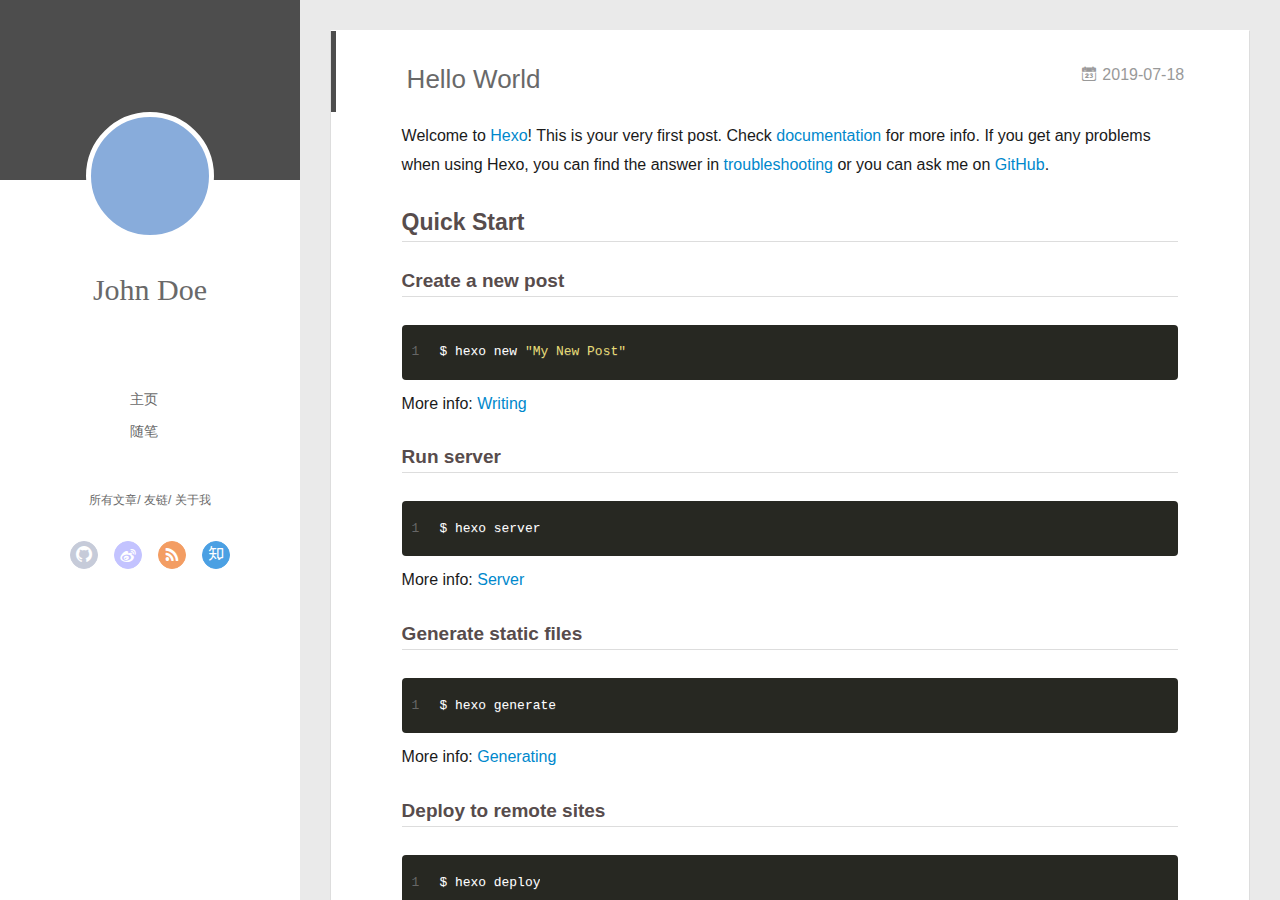
==== index.html @ ae26a207 "Site updated: 2019-07-18 11:35:58" ====
<!DOCTYPE html>
<html>
<head><meta name="generator" content="Hexo 3.9.0">
  <meta charset="utf-8">
  
  <meta name="renderer" content="webkit">
  <meta http-equiv="X-UA-Compatible" content="IE=edge">
  <link rel="dns-prefetch" href="http://yoursite.com">
  <title>Hexo</title>
  <meta name="viewport" content="width=device-width, initial-scale=1, maximum-scale=1">
  <meta property="og:type" content="website">
<meta property="og:title" content="Hexo">
<meta property="og:url" content="http://yoursite.com/index.html">
<meta property="og:site_name" content="Hexo">
<meta property="og:locale" content="default">
<meta name="twitter:card" content="summary">
<meta name="twitter:title" content="Hexo">
  
    <link rel="alternative" href="/atom.xml" title="Hexo" type="application/atom+xml">
  
  
    <link rel="icon" href="/favicon.png">
  
  <link rel="stylesheet" type="text/css" href="/./main.0cf68a.css">
  <style type="text/css">
  
    #container.show {
      background: linear-gradient(200deg,#a0cfe4,#e8c37e);
    }
  </style>
  

  

</head>
</html>
<body>
  <div id="container" q-class="show:isCtnShow">
    <canvas id="anm-canvas" class="anm-canvas"></canvas>
    <div class="left-col" q-class="show:isShow">
      
<div class="overlay" style="background: #4d4d4d"></div>
<div class="intrude-less">
	<header id="header" class="inner">
		<a href="/" class="profilepic">
			<img src="" class="js-avatar">
		</a>
		<hgroup>
		  <h1 class="header-author"><a href="/">John Doe</a></h1>
		</hgroup>
		

		<nav class="header-menu">
			<ul>
			
				<li><a href="/">主页</a></li>
	        
				<li><a href="/tags/随笔/">随笔</a></li>
	        
			</ul>
		</nav>
		<nav class="header-smart-menu">
    		
    			
    			<a q-on="click: openSlider(e, 'innerArchive')" href="javascript:void(0)">所有文章</a>
    			
            
    			
    			<a q-on="click: openSlider(e, 'friends')" href="javascript:void(0)">友链</a>
    			
            
    			
    			<a q-on="click: openSlider(e, 'aboutme')" href="javascript:void(0)">关于我</a>
    			
            
		</nav>
		<nav class="header-nav">
			<div class="social">
				
					<a class="github" target="_blank" href="#" title="github"><i class="icon-github"></i></a>
		        
					<a class="weibo" target="_blank" href="#" title="weibo"><i class="icon-weibo"></i></a>
		        
					<a class="rss" target="_blank" href="#" title="rss"><i class="icon-rss"></i></a>
		        
					<a class="zhihu" target="_blank" href="#" title="zhihu"><i class="icon-zhihu"></i></a>
		        
			</div>
		</nav>
	</header>		
</div>

    </div>
    <div class="mid-col" q-class="show:isShow,hide:isShow|isFalse">
      
<nav id="mobile-nav">
  	<div class="overlay js-overlay" style="background: #4d4d4d"></div>
	<div class="btnctn js-mobile-btnctn">
  		<div class="slider-trigger list" q-on="click: openSlider(e)"><i class="icon icon-sort"></i></div>
	</div>
	<div class="intrude-less">
		<header id="header" class="inner">
			<div class="profilepic">
				<img src="" class="js-avatar">
			</div>
			<hgroup>
			  <h1 class="header-author js-header-author">John Doe</h1>
			</hgroup>
			
			
			
				
			
				
			
			
			
			<nav class="header-nav">
				<div class="social">
					
						<a class="github" target="_blank" href="#" title="github"><i class="icon-github"></i></a>
			        
						<a class="weibo" target="_blank" href="#" title="weibo"><i class="icon-weibo"></i></a>
			        
						<a class="rss" target="_blank" href="#" title="rss"><i class="icon-rss"></i></a>
			        
						<a class="zhihu" target="_blank" href="#" title="zhihu"><i class="icon-zhihu"></i></a>
			        
				</div>
			</nav>

			<nav class="header-menu js-header-menu">
				<ul style="width: 50%">
				
				
					<li style="width: 50%"><a href="/">主页</a></li>
		        
					<li style="width: 50%"><a href="/tags/随笔/">随笔</a></li>
		        
				</ul>
			</nav>
		</header>				
	</div>
	<div class="mobile-mask" style="display:none" q-show="isShow"></div>
</nav>

      <div id="wrapper" class="body-wrap">
        <div class="menu-l">
          <div class="canvas-wrap">
            <canvas data-colors="#eaeaea" data-sectionHeight="100" data-contentId="js-content" id="myCanvas1" class="anm-canvas"></canvas>
          </div>
          <div id="js-content" class="content-ll">
            
  
    <article id="post-hello-world" class="article article-type-post  article-index" itemscope itemprop="blogPost">
  <div class="article-inner">
    
      <header class="article-header">
        
  
    <h1 itemprop="name">
      <a class="article-title" href="/2019/07/18/hello-world/">Hello World</a>
    </h1>
  

        
        <a href="/2019/07/18/hello-world/" class="archive-article-date">
  	<time datetime="2019-07-18T01:50:51.083Z" itemprop="datePublished"><i class="icon-calendar icon"></i>2019-07-18</time>
</a>
        
      </header>
    
    <div class="article-entry" itemprop="articleBody">
      
        <p>Welcome to <a href="https://hexo.io/" target="_blank" rel="noopener">Hexo</a>! This is your very first post. Check <a href="https://hexo.io/docs/" target="_blank" rel="noopener">documentation</a> for more info. If you get any problems when using Hexo, you can find the answer in <a href="https://hexo.io/docs/troubleshooting.html" target="_blank" rel="noopener">troubleshooting</a> or you can ask me on <a href="https://github.com/hexojs/hexo/issues" target="_blank" rel="noopener">GitHub</a>.</p>
<h2 id="Quick-Start"><a href="#Quick-Start" class="headerlink" title="Quick Start"></a>Quick Start</h2><h3 id="Create-a-new-post"><a href="#Create-a-new-post" class="headerlink" title="Create a new post"></a>Create a new post</h3><figure class="highlight bash"><table><tr><td class="gutter"><pre><span class="line">1</span><br></pre></td><td class="code"><pre><span class="line">$ hexo new <span class="string">"My New Post"</span></span><br></pre></td></tr></table></figure>

<p>More info: <a href="https://hexo.io/docs/writing.html" target="_blank" rel="noopener">Writing</a></p>
<h3 id="Run-server"><a href="#Run-server" class="headerlink" title="Run server"></a>Run server</h3><figure class="highlight bash"><table><tr><td class="gutter"><pre><span class="line">1</span><br></pre></td><td class="code"><pre><span class="line">$ hexo server</span><br></pre></td></tr></table></figure>

<p>More info: <a href="https://hexo.io/docs/server.html" target="_blank" rel="noopener">Server</a></p>
<h3 id="Generate-static-files"><a href="#Generate-static-files" class="headerlink" title="Generate static files"></a>Generate static files</h3><figure class="highlight bash"><table><tr><td class="gutter"><pre><span class="line">1</span><br></pre></td><td class="code"><pre><span class="line">$ hexo generate</span><br></pre></td></tr></table></figure>

<p>More info: <a href="https://hexo.io/docs/generating.html" target="_blank" rel="noopener">Generating</a></p>
<h3 id="Deploy-to-remote-sites"><a href="#Deploy-to-remote-sites" class="headerlink" title="Deploy to remote sites"></a>Deploy to remote sites</h3><figure class="highlight bash"><table><tr><td class="gutter"><pre><span class="line">1</span><br></pre></td><td class="code"><pre><span class="line">$ hexo deploy</span><br></pre></td></tr></table></figure>

<p>More info: <a href="https://hexo.io/docs/deployment.html" target="_blank" rel="noopener">Deployment</a></p>

      

      
    </div>
    <div class="article-info article-info-index">
      
      
      

      
        <p class="article-more-link">
          <a class="article-more-a" href="/2019/07/18/hello-world/">展开全文 >></a>
        </p>
      

      
      <div class="clearfix"></div>
    </div>
  </div>
</article>

<aside class="wrap-side-operation">
    <div class="mod-side-operation">
        
        <div class="jump-container" id="js-jump-container" style="display:none;">
            <a href="javascript:void(0)" class="mod-side-operation__jump-to-top">
                <i class="icon-font icon-back"></i>
            </a>
            <div id="js-jump-plan-container" class="jump-plan-container" style="top: -11px;">
                <i class="icon-font icon-plane jump-plane"></i>
            </div>
        </div>
        
        
    </div>
</aside>




  
  


          </div>
        </div>
      </div>
      <footer id="footer">
  <div class="outer">
    <div id="footer-info">
    	<div class="footer-left">
    		&copy; 2019 John Doe
    	</div>
      	<div class="footer-right">
      		<a href="http://hexo.io/" target="_blank">Hexo</a>  Theme <a href="https://github.com/litten/hexo-theme-yilia" target="_blank">Yilia</a> by Litten
      	</div>
    </div>
  </div>
</footer>
    </div>
    <script>
	var yiliaConfig = {
		mathjax: false,
		isHome: true,
		isPost: false,
		isArchive: false,
		isTag: false,
		isCategory: false,
		open_in_new: false,
		toc_hide_index: true,
		root: "/",
		innerArchive: true,
		showTags: false
	}
</script>

<script>!function(t){function n(e){if(r[e])return r[e].exports;var i=r[e]={exports:{},id:e,loaded:!1};return t[e].call(i.exports,i,i.exports,n),i.loaded=!0,i.exports}var r={};n.m=t,n.c=r,n.p="./",n(0)}([function(t,n,r){r(195),t.exports=r(191)},function(t,n,r){var e=r(3),i=r(52),o=r(27),u=r(28),c=r(53),f="prototype",a=function(t,n,r){var s,l,h,v,p=t&a.F,d=t&a.G,y=t&a.S,g=t&a.P,b=t&a.B,m=d?e:y?e[n]||(e[n]={}):(e[n]||{})[f],x=d?i:i[n]||(i[n]={}),w=x[f]||(x[f]={});d&&(r=n);for(s in r)l=!p&&m&&void 0!==m[s],h=(l?m:r)[s],v=b&&l?c(h,e):g&&"function"==typeof h?c(Function.call,h):h,m&&u(m,s,h,t&a.U),x[s]!=h&&o(x,s,v),g&&w[s]!=h&&(w[s]=h)};e.core=i,a.F=1,a.G=2,a.S=4,a.P=8,a.B=16,a.W=32,a.U=64,a.R=128,t.exports=a},function(t,n,r){var e=r(6);t.exports=function(t){if(!e(t))throw TypeError(t+" is not an object!");return t}},function(t,n){var r=t.exports="undefined"!=typeof window&&window.Math==Math?window:"undefined"!=typeof self&&self.Math==Math?self:Function("return this")();"number"==typeof __g&&(__g=r)},function(t,n){t.exports=function(t){try{return!!t()}catch(t){return!0}}},function(t,n){var r=t.exports="undefined"!=typeof window&&window.Math==Math?window:"undefined"!=typeof self&&self.Math==Math?self:Function("return this")();"number"==typeof __g&&(__g=r)},function(t,n){t.exports=function(t){return"object"==typeof t?null!==t:"function"==typeof t}},function(t,n,r){var e=r(126)("wks"),i=r(76),o=r(3).Symbol,u="function"==typeof o;(t.exports=function(t){return e[t]||(e[t]=u&&o[t]||(u?o:i)("Symbol."+t))}).store=e},function(t,n){var r={}.hasOwnProperty;t.exports=function(t,n){return r.call(t,n)}},function(t,n,r){var e=r(94),i=r(33);t.exports=function(t){return e(i(t))}},function(t,n,r){t.exports=!r(4)(function(){return 7!=Object.defineProperty({},"a",{get:function(){return 7}}).a})},function(t,n,r){var e=r(2),i=r(167),o=r(50),u=Object.defineProperty;n.f=r(10)?Object.defineProperty:function(t,n,r){if(e(t),n=o(n,!0),e(r),i)try{return u(t,n,r)}catch(t){}if("get"in r||"set"in r)throw TypeError("Accessors not supported!");return"value"in r&&(t[n]=r.value),t}},function(t,n,r){t.exports=!r(18)(function(){return 7!=Object.defineProperty({},"a",{get:function(){return 7}}).a})},function(t,n,r){var e=r(14),i=r(22);t.exports=r(12)?function(t,n,r){return e.f(t,n,i(1,r))}:function(t,n,r){return t[n]=r,t}},function(t,n,r){var e=r(20),i=r(58),o=r(42),u=Object.defineProperty;n.f=r(12)?Object.defineProperty:function(t,n,r){if(e(t),n=o(n,!0),e(r),i)try{return u(t,n,r)}catch(t){}if("get"in r||"set"in r)throw TypeError("Accessors not supported!");return"value"in r&&(t[n]=r.value),t}},function(t,n,r){var e=r(40)("wks"),i=r(23),o=r(5).Symbol,u="function"==typeof o;(t.exports=function(t){return e[t]||(e[t]=u&&o[t]||(u?o:i)("Symbol."+t))}).store=e},function(t,n,r){var e=r(67),i=Math.min;t.exports=function(t){return t>0?i(e(t),9007199254740991):0}},function(t,n,r){var e=r(46);t.exports=function(t){return Object(e(t))}},function(t,n){t.exports=function(t){try{return!!t()}catch(t){return!0}}},function(t,n,r){var e=r(63),i=r(34);t.exports=Object.keys||function(t){return e(t,i)}},function(t,n,r){var e=r(21);t.exports=function(t){if(!e(t))throw TypeError(t+" is not an object!");return t}},function(t,n){t.exports=function(t){return"object"==typeof t?null!==t:"function"==typeof t}},function(t,n){t.exports=function(t,n){return{enumerable:!(1&t),configurable:!(2&t),writable:!(4&t),value:n}}},function(t,n){var r=0,e=Math.random();t.exports=function(t){return"Symbol(".concat(void 0===t?"":t,")_",(++r+e).toString(36))}},function(t,n){var r={}.hasOwnProperty;t.exports=function(t,n){return r.call(t,n)}},function(t,n){var r=t.exports={version:"2.4.0"};"number"==typeof __e&&(__e=r)},function(t,n){t.exports=function(t){if("function"!=typeof t)throw TypeError(t+" is not a function!");return t}},function(t,n,r){var e=r(11),i=r(66);t.exports=r(10)?function(t,n,r){return e.f(t,n,i(1,r))}:function(t,n,r){return t[n]=r,t}},function(t,n,r){var e=r(3),i=r(27),o=r(24),u=r(76)("src"),c="toString",f=Function[c],a=(""+f).split(c);r(52).inspectSource=function(t){return f.call(t)},(t.exports=function(t,n,r,c){var f="function"==typeof r;f&&(o(r,"name")||i(r,"name",n)),t[n]!==r&&(f&&(o(r,u)||i(r,u,t[n]?""+t[n]:a.join(String(n)))),t===e?t[n]=r:c?t[n]?t[n]=r:i(t,n,r):(delete t[n],i(t,n,r)))})(Function.prototype,c,function(){return"function"==typeof this&&this[u]||f.call(this)})},function(t,n,r){var e=r(1),i=r(4),o=r(46),u=function(t,n,r,e){var i=String(o(t)),u="<"+n;return""!==r&&(u+=" "+r+'="'+String(e).replace(/"/g,"&quot;")+'"'),u+">"+i+"</"+n+">"};t.exports=function(t,n){var r={};r[t]=n(u),e(e.P+e.F*i(function(){var n=""[t]('"');return n!==n.toLowerCase()||n.split('"').length>3}),"String",r)}},function(t,n,r){var e=r(115),i=r(46);t.exports=function(t){return e(i(t))}},function(t,n,r){var e=r(116),i=r(66),o=r(30),u=r(50),c=r(24),f=r(167),a=Object.getOwnPropertyDescriptor;n.f=r(10)?a:function(t,n){if(t=o(t),n=u(n,!0),f)try{return a(t,n)}catch(t){}if(c(t,n))return i(!e.f.call(t,n),t[n])}},function(t,n,r){var e=r(24),i=r(17),o=r(145)("IE_PROTO"),u=Object.prototype;t.exports=Object.getPrototypeOf||function(t){return t=i(t),e(t,o)?t[o]:"function"==typeof t.constructor&&t instanceof t.constructor?t.constructor.prototype:t instanceof Object?u:null}},function(t,n){t.exports=function(t){if(void 0==t)throw TypeError("Can't call method on  "+t);return t}},function(t,n){t.exports="constructor,hasOwnProperty,isPrototypeOf,propertyIsEnumerable,toLocaleString,toString,valueOf".split(",")},function(t,n){t.exports={}},function(t,n){t.exports=!0},function(t,n){n.f={}.propertyIsEnumerable},function(t,n,r){var e=r(14).f,i=r(8),o=r(15)("toStringTag");t.exports=function(t,n,r){t&&!i(t=r?t:t.prototype,o)&&e(t,o,{configurable:!0,value:n})}},function(t,n,r){var e=r(40)("keys"),i=r(23);t.exports=function(t){return e[t]||(e[t]=i(t))}},function(t,n,r){var e=r(5),i="__core-js_shared__",o=e[i]||(e[i]={});t.exports=function(t){return o[t]||(o[t]={})}},function(t,n){var r=Math.ceil,e=Math.floor;t.exports=function(t){return isNaN(t=+t)?0:(t>0?e:r)(t)}},function(t,n,r){var e=r(21);t.exports=function(t,n){if(!e(t))return t;var r,i;if(n&&"function"==typeof(r=t.toString)&&!e(i=r.call(t)))return i;if("function"==typeof(r=t.valueOf)&&!e(i=r.call(t)))return i;if(!n&&"function"==typeof(r=t.toString)&&!e(i=r.call(t)))return i;throw TypeError("Can't convert object to primitive value")}},function(t,n,r){var e=r(5),i=r(25),o=r(36),u=r(44),c=r(14).f;t.exports=function(t){var n=i.Symbol||(i.Symbol=o?{}:e.Symbol||{});"_"==t.charAt(0)||t in n||c(n,t,{value:u.f(t)})}},function(t,n,r){n.f=r(15)},function(t,n){var r={}.toString;t.exports=function(t){return r.call(t).slice(8,-1)}},function(t,n){t.exports=function(t){if(void 0==t)throw TypeError("Can't call method on  "+t);return t}},function(t,n,r){var e=r(4);t.exports=function(t,n){return!!t&&e(function(){n?t.call(null,function(){},1):t.call(null)})}},function(t,n,r){var e=r(53),i=r(115),o=r(17),u=r(16),c=r(203);t.exports=function(t,n){var r=1==t,f=2==t,a=3==t,s=4==t,l=6==t,h=5==t||l,v=n||c;return function(n,c,p){for(var d,y,g=o(n),b=i(g),m=e(c,p,3),x=u(b.length),w=0,S=r?v(n,x):f?v(n,0):void 0;x>w;w++)if((h||w in b)&&(d=b[w],y=m(d,w,g),t))if(r)S[w]=y;else if(y)switch(t){case 3:return!0;case 5:return d;case 6:return w;case 2:S.push(d)}else if(s)return!1;return l?-1:a||s?s:S}}},function(t,n,r){var e=r(1),i=r(52),o=r(4);t.exports=function(t,n){var r=(i.Object||{})[t]||Object[t],u={};u[t]=n(r),e(e.S+e.F*o(function(){r(1)}),"Object",u)}},function(t,n,r){var e=r(6);t.exports=function(t,n){if(!e(t))return t;var r,i;if(n&&"function"==typeof(r=t.toString)&&!e(i=r.call(t)))return i;if("function"==typeof(r=t.valueOf)&&!e(i=r.call(t)))return i;if(!n&&"function"==typeof(r=t.toString)&&!e(i=r.call(t)))return i;throw TypeError("Can't convert object to primitive value")}},function(t,n,r){var e=r(5),i=r(25),o=r(91),u=r(13),c="prototype",f=function(t,n,r){var a,s,l,h=t&f.F,v=t&f.G,p=t&f.S,d=t&f.P,y=t&f.B,g=t&f.W,b=v?i:i[n]||(i[n]={}),m=b[c],x=v?e:p?e[n]:(e[n]||{})[c];v&&(r=n);for(a in r)(s=!h&&x&&void 0!==x[a])&&a in b||(l=s?x[a]:r[a],b[a]=v&&"function"!=typeof x[a]?r[a]:y&&s?o(l,e):g&&x[a]==l?function(t){var n=function(n,r,e){if(this instanceof t){switch(arguments.length){case 0:return new t;case 1:return new t(n);case 2:return new t(n,r)}return new t(n,r,e)}return t.apply(this,arguments)};return n[c]=t[c],n}(l):d&&"function"==typeof l?o(Function.call,l):l,d&&((b.virtual||(b.virtual={}))[a]=l,t&f.R&&m&&!m[a]&&u(m,a,l)))};f.F=1,f.G=2,f.S=4,f.P=8,f.B=16,f.W=32,f.U=64,f.R=128,t.exports=f},function(t,n){var r=t.exports={version:"2.4.0"};"number"==typeof __e&&(__e=r)},function(t,n,r){var e=r(26);t.exports=function(t,n,r){if(e(t),void 0===n)return t;switch(r){case 1:return function(r){return t.call(n,r)};case 2:return function(r,e){return t.call(n,r,e)};case 3:return function(r,e,i){return t.call(n,r,e,i)}}return function(){return t.apply(n,arguments)}}},function(t,n,r){var e=r(183),i=r(1),o=r(126)("metadata"),u=o.store||(o.store=new(r(186))),c=function(t,n,r){var i=u.get(t);if(!i){if(!r)return;u.set(t,i=new e)}var o=i.get(n);if(!o){if(!r)return;i.set(n,o=new e)}return o},f=function(t,n,r){var e=c(n,r,!1);return void 0!==e&&e.has(t)},a=function(t,n,r){var e=c(n,r,!1);return void 0===e?void 0:e.get(t)},s=function(t,n,r,e){c(r,e,!0).set(t,n)},l=function(t,n){var r=c(t,n,!1),e=[];return r&&r.forEach(function(t,n){e.push(n)}),e},h=function(t){return void 0===t||"symbol"==typeof t?t:String(t)},v=function(t){i(i.S,"Reflect",t)};t.exports={store:u,map:c,has:f,get:a,set:s,keys:l,key:h,exp:v}},function(t,n,r){"use strict";if(r(10)){var e=r(69),i=r(3),o=r(4),u=r(1),c=r(127),f=r(152),a=r(53),s=r(68),l=r(66),h=r(27),v=r(73),p=r(67),d=r(16),y=r(75),g=r(50),b=r(24),m=r(180),x=r(114),w=r(6),S=r(17),_=r(137),O=r(70),E=r(32),P=r(71).f,j=r(154),F=r(76),M=r(7),A=r(48),N=r(117),T=r(146),I=r(155),k=r(80),L=r(123),R=r(74),C=r(130),D=r(160),U=r(11),W=r(31),G=U.f,B=W.f,V=i.RangeError,z=i.TypeError,q=i.Uint8Array,K="ArrayBuffer",J="Shared"+K,Y="BYTES_PER_ELEMENT",H="prototype",$=Array[H],X=f.ArrayBuffer,Q=f.DataView,Z=A(0),tt=A(2),nt=A(3),rt=A(4),et=A(5),it=A(6),ot=N(!0),ut=N(!1),ct=I.values,ft=I.keys,at=I.entries,st=$.lastIndexOf,lt=$.reduce,ht=$.reduceRight,vt=$.join,pt=$.sort,dt=$.slice,yt=$.toString,gt=$.toLocaleString,bt=M("iterator"),mt=M("toStringTag"),xt=F("typed_constructor"),wt=F("def_constructor"),St=c.CONSTR,_t=c.TYPED,Ot=c.VIEW,Et="Wrong length!",Pt=A(1,function(t,n){return Tt(T(t,t[wt]),n)}),jt=o(function(){return 1===new q(new Uint16Array([1]).buffer)[0]}),Ft=!!q&&!!q[H].set&&o(function(){new q(1).set({})}),Mt=function(t,n){if(void 0===t)throw z(Et);var r=+t,e=d(t);if(n&&!m(r,e))throw V(Et);return e},At=function(t,n){var r=p(t);if(r<0||r%n)throw V("Wrong offset!");return r},Nt=function(t){if(w(t)&&_t in t)return t;throw z(t+" is not a typed array!")},Tt=function(t,n){if(!(w(t)&&xt in t))throw z("It is not a typed array constructor!");return new t(n)},It=function(t,n){return kt(T(t,t[wt]),n)},kt=function(t,n){for(var r=0,e=n.length,i=Tt(t,e);e>r;)i[r]=n[r++];return i},Lt=function(t,n,r){G(t,n,{get:function(){return this._d[r]}})},Rt=function(t){var n,r,e,i,o,u,c=S(t),f=arguments.length,s=f>1?arguments[1]:void 0,l=void 0!==s,h=j(c);if(void 0!=h&&!_(h)){for(u=h.call(c),e=[],n=0;!(o=u.next()).done;n++)e.push(o.value);c=e}for(l&&f>2&&(s=a(s,arguments[2],2)),n=0,r=d(c.length),i=Tt(this,r);r>n;n++)i[n]=l?s(c[n],n):c[n];return i},Ct=function(){for(var t=0,n=arguments.length,r=Tt(this,n);n>t;)r[t]=arguments[t++];return r},Dt=!!q&&o(function(){gt.call(new q(1))}),Ut=function(){return gt.apply(Dt?dt.call(Nt(this)):Nt(this),arguments)},Wt={copyWithin:function(t,n){return D.call(Nt(this),t,n,arguments.length>2?arguments[2]:void 0)},every:function(t){return rt(Nt(this),t,arguments.length>1?arguments[1]:void 0)},fill:function(t){return C.apply(Nt(this),arguments)},filter:function(t){return It(this,tt(Nt(this),t,arguments.length>1?arguments[1]:void 0))},find:function(t){return et(Nt(this),t,arguments.length>1?arguments[1]:void 0)},findIndex:function(t){return it(Nt(this),t,arguments.length>1?arguments[1]:void 0)},forEach:function(t){Z(Nt(this),t,arguments.length>1?arguments[1]:void 0)},indexOf:function(t){return ut(Nt(this),t,arguments.length>1?arguments[1]:void 0)},includes:function(t){return ot(Nt(this),t,arguments.length>1?arguments[1]:void 0)},join:function(t){return vt.apply(Nt(this),arguments)},lastIndexOf:function(t){return st.apply(Nt(this),arguments)},map:function(t){return Pt(Nt(this),t,arguments.length>1?arguments[1]:void 0)},reduce:function(t){return lt.apply(Nt(this),arguments)},reduceRight:function(t){return ht.apply(Nt(this),arguments)},reverse:function(){for(var t,n=this,r=Nt(n).length,e=Math.floor(r/2),i=0;i<e;)t=n[i],n[i++]=n[--r],n[r]=t;return n},some:function(t){return nt(Nt(this),t,arguments.length>1?arguments[1]:void 0)},sort:function(t){return pt.call(Nt(this),t)},subarray:function(t,n){var r=Nt(this),e=r.length,i=y(t,e);return new(T(r,r[wt]))(r.buffer,r.byteOffset+i*r.BYTES_PER_ELEMENT,d((void 0===n?e:y(n,e))-i))}},Gt=function(t,n){return It(this,dt.call(Nt(this),t,n))},Bt=function(t){Nt(this);var n=At(arguments[1],1),r=this.length,e=S(t),i=d(e.length),o=0;if(i+n>r)throw V(Et);for(;o<i;)this[n+o]=e[o++]},Vt={entries:function(){return at.call(Nt(this))},keys:function(){return ft.call(Nt(this))},values:function(){return ct.call(Nt(this))}},zt=function(t,n){return w(t)&&t[_t]&&"symbol"!=typeof n&&n in t&&String(+n)==String(n)},qt=function(t,n){return zt(t,n=g(n,!0))?l(2,t[n]):B(t,n)},Kt=function(t,n,r){return!(zt(t,n=g(n,!0))&&w(r)&&b(r,"value"))||b(r,"get")||b(r,"set")||r.configurable||b(r,"writable")&&!r.writable||b(r,"enumerable")&&!r.enumerable?G(t,n,r):(t[n]=r.value,t)};St||(W.f=qt,U.f=Kt),u(u.S+u.F*!St,"Object",{getOwnPropertyDescriptor:qt,defineProperty:Kt}),o(function(){yt.call({})})&&(yt=gt=function(){return vt.call(this)});var Jt=v({},Wt);v(Jt,Vt),h(Jt,bt,Vt.values),v(Jt,{slice:Gt,set:Bt,constructor:function(){},toString:yt,toLocaleString:Ut}),Lt(Jt,"buffer","b"),Lt(Jt,"byteOffset","o"),Lt(Jt,"byteLength","l"),Lt(Jt,"length","e"),G(Jt,mt,{get:function(){return this[_t]}}),t.exports=function(t,n,r,f){f=!!f;var a=t+(f?"Clamped":"")+"Array",l="Uint8Array"!=a,v="get"+t,p="set"+t,y=i[a],g=y||{},b=y&&E(y),m=!y||!c.ABV,S={},_=y&&y[H],j=function(t,r){var e=t._d;return e.v[v](r*n+e.o,jt)},F=function(t,r,e){var i=t._d;f&&(e=(e=Math.round(e))<0?0:e>255?255:255&e),i.v[p](r*n+i.o,e,jt)},M=function(t,n){G(t,n,{get:function(){return j(this,n)},set:function(t){return F(this,n,t)},enumerable:!0})};m?(y=r(function(t,r,e,i){s(t,y,a,"_d");var o,u,c,f,l=0,v=0;if(w(r)){if(!(r instanceof X||(f=x(r))==K||f==J))return _t in r?kt(y,r):Rt.call(y,r);o=r,v=At(e,n);var p=r.byteLength;if(void 0===i){if(p%n)throw V(Et);if((u=p-v)<0)throw V(Et)}else if((u=d(i)*n)+v>p)throw V(Et);c=u/n}else c=Mt(r,!0),u=c*n,o=new X(u);for(h(t,"_d",{b:o,o:v,l:u,e:c,v:new Q(o)});l<c;)M(t,l++)}),_=y[H]=O(Jt),h(_,"constructor",y)):L(function(t){new y(null),new y(t)},!0)||(y=r(function(t,r,e,i){s(t,y,a);var o;return w(r)?r instanceof X||(o=x(r))==K||o==J?void 0!==i?new g(r,At(e,n),i):void 0!==e?new g(r,At(e,n)):new g(r):_t in r?kt(y,r):Rt.call(y,r):new g(Mt(r,l))}),Z(b!==Function.prototype?P(g).concat(P(b)):P(g),function(t){t in y||h(y,t,g[t])}),y[H]=_,e||(_.constructor=y));var A=_[bt],N=!!A&&("values"==A.name||void 0==A.name),T=Vt.values;h(y,xt,!0),h(_,_t,a),h(_,Ot,!0),h(_,wt,y),(f?new y(1)[mt]==a:mt in _)||G(_,mt,{get:function(){return a}}),S[a]=y,u(u.G+u.W+u.F*(y!=g),S),u(u.S,a,{BYTES_PER_ELEMENT:n,from:Rt,of:Ct}),Y in _||h(_,Y,n),u(u.P,a,Wt),R(a),u(u.P+u.F*Ft,a,{set:Bt}),u(u.P+u.F*!N,a,Vt),u(u.P+u.F*(_.toString!=yt),a,{toString:yt}),u(u.P+u.F*o(function(){new y(1).slice()}),a,{slice:Gt}),u(u.P+u.F*(o(function(){return[1,2].toLocaleString()!=new y([1,2]).toLocaleString()})||!o(function(){_.toLocaleString.call([1,2])})),a,{toLocaleString:Ut}),k[a]=N?A:T,e||N||h(_,bt,T)}}else t.exports=function(){}},function(t,n){var r={}.toString;t.exports=function(t){return r.call(t).slice(8,-1)}},function(t,n,r){var e=r(21),i=r(5).document,o=e(i)&&e(i.createElement);t.exports=function(t){return o?i.createElement(t):{}}},function(t,n,r){t.exports=!r(12)&&!r(18)(function(){return 7!=Object.defineProperty(r(57)("div"),"a",{get:function(){return 7}}).a})},function(t,n,r){"use strict";var e=r(36),i=r(51),o=r(64),u=r(13),c=r(8),f=r(35),a=r(96),s=r(38),l=r(103),h=r(15)("iterator"),v=!([].keys&&"next"in[].keys()),p="keys",d="values",y=function(){return this};t.exports=function(t,n,r,g,b,m,x){a(r,n,g);var w,S,_,O=function(t){if(!v&&t in F)return F[t];switch(t){case p:case d:return function(){return new r(this,t)}}return function(){return new r(this,t)}},E=n+" Iterator",P=b==d,j=!1,F=t.prototype,M=F[h]||F["@@iterator"]||b&&F[b],A=M||O(b),N=b?P?O("entries"):A:void 0,T="Array"==n?F.entries||M:M;if(T&&(_=l(T.call(new t)))!==Object.prototype&&(s(_,E,!0),e||c(_,h)||u(_,h,y)),P&&M&&M.name!==d&&(j=!0,A=function(){return M.call(this)}),e&&!x||!v&&!j&&F[h]||u(F,h,A),f[n]=A,f[E]=y,b)if(w={values:P?A:O(d),keys:m?A:O(p),entries:N},x)for(S in w)S in F||o(F,S,w[S]);else i(i.P+i.F*(v||j),n,w);return w}},function(t,n,r){var e=r(20),i=r(100),o=r(34),u=r(39)("IE_PROTO"),c=function(){},f="prototype",a=function(){var t,n=r(57)("iframe"),e=o.length;for(n.style.display="none",r(93).appendChild(n),n.src="javascript:",t=n.contentWindow.document,t.open(),t.write("<script>document.F=Object<\/script>"),t.close(),a=t.F;e--;)delete a[f][o[e]];return a()};t.exports=Object.create||function(t,n){var r;return null!==t?(c[f]=e(t),r=new c,c[f]=null,r[u]=t):r=a(),void 0===n?r:i(r,n)}},function(t,n,r){var e=r(63),i=r(34).concat("length","prototype");n.f=Object.getOwnPropertyNames||function(t){return e(t,i)}},function(t,n){n.f=Object.getOwnPropertySymbols},function(t,n,r){var e=r(8),i=r(9),o=r(90)(!1),u=r(39)("IE_PROTO");t.exports=function(t,n){var r,c=i(t),f=0,a=[];for(r in c)r!=u&&e(c,r)&&a.push(r);for(;n.length>f;)e(c,r=n[f++])&&(~o(a,r)||a.push(r));return a}},function(t,n,r){t.exports=r(13)},function(t,n,r){var e=r(76)("meta"),i=r(6),o=r(24),u=r(11).f,c=0,f=Object.isExtensible||function(){return!0},a=!r(4)(function(){return f(Object.preventExtensions({}))}),s=function(t){u(t,e,{value:{i:"O"+ ++c,w:{}}})},l=function(t,n){if(!i(t))return"symbol"==typeof t?t:("string"==typeof t?"S":"P")+t;if(!o(t,e)){if(!f(t))return"F";if(!n)return"E";s(t)}return t[e].i},h=function(t,n){if(!o(t,e)){if(!f(t))return!0;if(!n)return!1;s(t)}return t[e].w},v=function(t){return a&&p.NEED&&f(t)&&!o(t,e)&&s(t),t},p=t.exports={KEY:e,NEED:!1,fastKey:l,getWeak:h,onFreeze:v}},function(t,n){t.exports=function(t,n){return{enumerable:!(1&t),configurable:!(2&t),writable:!(4&t),value:n}}},function(t,n){var r=Math.ceil,e=Math.floor;t.exports=function(t){return isNaN(t=+t)?0:(t>0?e:r)(t)}},function(t,n){t.exports=function(t,n,r,e){if(!(t instanceof n)||void 0!==e&&e in t)throw TypeError(r+": incorrect invocation!");return t}},function(t,n){t.exports=!1},function(t,n,r){var e=r(2),i=r(173),o=r(133),u=r(145)("IE_PROTO"),c=function(){},f="prototype",a=function(){var t,n=r(132)("iframe"),e=o.length;for(n.style.display="none",r(135).appendChild(n),n.src="javascript:",t=n.contentWindow.document,t.open(),t.write("<script>document.F=Object<\/script>"),t.close(),a=t.F;e--;)delete a[f][o[e]];return a()};t.exports=Object.create||function(t,n){var r;return null!==t?(c[f]=e(t),r=new c,c[f]=null,r[u]=t):r=a(),void 0===n?r:i(r,n)}},function(t,n,r){var e=r(175),i=r(133).concat("length","prototype");n.f=Object.getOwnPropertyNames||function(t){return e(t,i)}},function(t,n,r){var e=r(175),i=r(133);t.exports=Object.keys||function(t){return e(t,i)}},function(t,n,r){var e=r(28);t.exports=function(t,n,r){for(var i in n)e(t,i,n[i],r);return t}},function(t,n,r){"use strict";var e=r(3),i=r(11),o=r(10),u=r(7)("species");t.exports=function(t){var n=e[t];o&&n&&!n[u]&&i.f(n,u,{configurable:!0,get:function(){return this}})}},function(t,n,r){var e=r(67),i=Math.max,o=Math.min;t.exports=function(t,n){return t=e(t),t<0?i(t+n,0):o(t,n)}},function(t,n){var r=0,e=Math.random();t.exports=function(t){return"Symbol(".concat(void 0===t?"":t,")_",(++r+e).toString(36))}},function(t,n,r){var e=r(33);t.exports=function(t){return Object(e(t))}},function(t,n,r){var e=r(7)("unscopables"),i=Array.prototype;void 0==i[e]&&r(27)(i,e,{}),t.exports=function(t){i[e][t]=!0}},function(t,n,r){var e=r(53),i=r(169),o=r(137),u=r(2),c=r(16),f=r(154),a={},s={},n=t.exports=function(t,n,r,l,h){var v,p,d,y,g=h?function(){return t}:f(t),b=e(r,l,n?2:1),m=0;if("function"!=typeof g)throw TypeError(t+" is not iterable!");if(o(g)){for(v=c(t.length);v>m;m++)if((y=n?b(u(p=t[m])[0],p[1]):b(t[m]))===a||y===s)return y}else for(d=g.call(t);!(p=d.next()).done;)if((y=i(d,b,p.value,n))===a||y===s)return y};n.BREAK=a,n.RETURN=s},function(t,n){t.exports={}},function(t,n,r){var e=r(11).f,i=r(24),o=r(7)("toStringTag");t.exports=function(t,n,r){t&&!i(t=r?t:t.prototype,o)&&e(t,o,{configurable:!0,value:n})}},function(t,n,r){var e=r(1),i=r(46),o=r(4),u=r(150),c="["+u+"]",f="​",a=RegExp("^"+c+c+"*"),s=RegExp(c+c+"*$"),l=function(t,n,r){var i={},c=o(function(){return!!u[t]()||f[t]()!=f}),a=i[t]=c?n(h):u[t];r&&(i[r]=a),e(e.P+e.F*c,"String",i)},h=l.trim=function(t,n){return t=String(i(t)),1&n&&(t=t.replace(a,"")),2&n&&(t=t.replace(s,"")),t};t.exports=l},function(t,n,r){t.exports={default:r(86),__esModule:!0}},function(t,n,r){t.exports={default:r(87),__esModule:!0}},function(t,n,r){"use strict";function e(t){return t&&t.__esModule?t:{default:t}}n.__esModule=!0;var i=r(84),o=e(i),u=r(83),c=e(u),f="function"==typeof c.default&&"symbol"==typeof o.default?function(t){return typeof t}:function(t){return t&&"function"==typeof c.default&&t.constructor===c.default&&t!==c.default.prototype?"symbol":typeof t};n.default="function"==typeof c.default&&"symbol"===f(o.default)?function(t){return void 0===t?"undefined":f(t)}:function(t){return t&&"function"==typeof c.default&&t.constructor===c.default&&t!==c.default.prototype?"symbol":void 0===t?"undefined":f(t)}},function(t,n,r){r(110),r(108),r(111),r(112),t.exports=r(25).Symbol},function(t,n,r){r(109),r(113),t.exports=r(44).f("iterator")},function(t,n){t.exports=function(t){if("function"!=typeof t)throw TypeError(t+" is not a function!");return t}},function(t,n){t.exports=function(){}},function(t,n,r){var e=r(9),i=r(106),o=r(105);t.exports=function(t){return function(n,r,u){var c,f=e(n),a=i(f.length),s=o(u,a);if(t&&r!=r){for(;a>s;)if((c=f[s++])!=c)return!0}else for(;a>s;s++)if((t||s in f)&&f[s]===r)return t||s||0;return!t&&-1}}},function(t,n,r){var e=r(88);t.exports=function(t,n,r){if(e(t),void 0===n)return t;switch(r){case 1:return function(r){return t.call(n,r)};case 2:return function(r,e){return t.call(n,r,e)};case 3:return function(r,e,i){return t.call(n,r,e,i)}}return function(){return t.apply(n,arguments)}}},function(t,n,r){var e=r(19),i=r(62),o=r(37);t.exports=function(t){var n=e(t),r=i.f;if(r)for(var u,c=r(t),f=o.f,a=0;c.length>a;)f.call(t,u=c[a++])&&n.push(u);return n}},function(t,n,r){t.exports=r(5).document&&document.documentElement},function(t,n,r){var e=r(56);t.exports=Object("z").propertyIsEnumerable(0)?Object:function(t){return"String"==e(t)?t.split(""):Object(t)}},function(t,n,r){var e=r(56);t.exports=Array.isArray||function(t){return"Array"==e(t)}},function(t,n,r){"use strict";var e=r(60),i=r(22),o=r(38),u={};r(13)(u,r(15)("iterator"),function(){return this}),t.exports=function(t,n,r){t.prototype=e(u,{next:i(1,r)}),o(t,n+" Iterator")}},function(t,n){t.exports=function(t,n){return{value:n,done:!!t}}},function(t,n,r){var e=r(19),i=r(9);t.exports=function(t,n){for(var r,o=i(t),u=e(o),c=u.length,f=0;c>f;)if(o[r=u[f++]]===n)return r}},function(t,n,r){var e=r(23)("meta"),i=r(21),o=r(8),u=r(14).f,c=0,f=Object.isExtensible||function(){return!0},a=!r(18)(function(){return f(Object.preventExtensions({}))}),s=function(t){u(t,e,{value:{i:"O"+ ++c,w:{}}})},l=function(t,n){if(!i(t))return"symbol"==typeof t?t:("string"==typeof t?"S":"P")+t;if(!o(t,e)){if(!f(t))return"F";if(!n)return"E";s(t)}return t[e].i},h=function(t,n){if(!o(t,e)){if(!f(t))return!0;if(!n)return!1;s(t)}return t[e].w},v=function(t){return a&&p.NEED&&f(t)&&!o(t,e)&&s(t),t},p=t.exports={KEY:e,NEED:!1,fastKey:l,getWeak:h,onFreeze:v}},function(t,n,r){var e=r(14),i=r(20),o=r(19);t.exports=r(12)?Object.defineProperties:function(t,n){i(t);for(var r,u=o(n),c=u.length,f=0;c>f;)e.f(t,r=u[f++],n[r]);return t}},function(t,n,r){var e=r(37),i=r(22),o=r(9),u=r(42),c=r(8),f=r(58),a=Object.getOwnPropertyDescriptor;n.f=r(12)?a:function(t,n){if(t=o(t),n=u(n,!0),f)try{return a(t,n)}catch(t){}if(c(t,n))return i(!e.f.call(t,n),t[n])}},function(t,n,r){var e=r(9),i=r(61).f,o={}.toString,u="object"==typeof window&&window&&Object.getOwnPropertyNames?Object.getOwnPropertyNames(window):[],c=function(t){try{return i(t)}catch(t){return u.slice()}};t.exports.f=function(t){return u&&"[object Window]"==o.call(t)?c(t):i(e(t))}},function(t,n,r){var e=r(8),i=r(77),o=r(39)("IE_PROTO"),u=Object.prototype;t.exports=Object.getPrototypeOf||function(t){return t=i(t),e(t,o)?t[o]:"function"==typeof t.constructor&&t instanceof t.constructor?t.constructor.prototype:t instanceof Object?u:null}},function(t,n,r){var e=r(41),i=r(33);t.exports=function(t){return function(n,r){var o,u,c=String(i(n)),f=e(r),a=c.length;return f<0||f>=a?t?"":void 0:(o=c.charCodeAt(f),o<55296||o>56319||f+1===a||(u=c.charCodeAt(f+1))<56320||u>57343?t?c.charAt(f):o:t?c.slice(f,f+2):u-56320+(o-55296<<10)+65536)}}},function(t,n,r){var e=r(41),i=Math.max,o=Math.min;t.exports=function(t,n){return t=e(t),t<0?i(t+n,0):o(t,n)}},function(t,n,r){var e=r(41),i=Math.min;t.exports=function(t){return t>0?i(e(t),9007199254740991):0}},function(t,n,r){"use strict";var e=r(89),i=r(97),o=r(35),u=r(9);t.exports=r(59)(Array,"Array",function(t,n){this._t=u(t),this._i=0,this._k=n},function(){var t=this._t,n=this._k,r=this._i++;return!t||r>=t.length?(this._t=void 0,i(1)):"keys"==n?i(0,r):"values"==n?i(0,t[r]):i(0,[r,t[r]])},"values"),o.Arguments=o.Array,e("keys"),e("values"),e("entries")},function(t,n){},function(t,n,r){"use strict";var e=r(104)(!0);r(59)(String,"String",function(t){this._t=String(t),this._i=0},function(){var t,n=this._t,r=this._i;return r>=n.length?{value:void 0,done:!0}:(t=e(n,r),this._i+=t.length,{value:t,done:!1})})},function(t,n,r){"use strict";var e=r(5),i=r(8),o=r(12),u=r(51),c=r(64),f=r(99).KEY,a=r(18),s=r(40),l=r(38),h=r(23),v=r(15),p=r(44),d=r(43),y=r(98),g=r(92),b=r(95),m=r(20),x=r(9),w=r(42),S=r(22),_=r(60),O=r(102),E=r(101),P=r(14),j=r(19),F=E.f,M=P.f,A=O.f,N=e.Symbol,T=e.JSON,I=T&&T.stringify,k="prototype",L=v("_hidden"),R=v("toPrimitive"),C={}.propertyIsEnumerable,D=s("symbol-registry"),U=s("symbols"),W=s("op-symbols"),G=Object[k],B="function"==typeof N,V=e.QObject,z=!V||!V[k]||!V[k].findChild,q=o&&a(function(){return 7!=_(M({},"a",{get:function(){return M(this,"a",{value:7}).a}})).a})?function(t,n,r){var e=F(G,n);e&&delete G[n],M(t,n,r),e&&t!==G&&M(G,n,e)}:M,K=function(t){var n=U[t]=_(N[k]);return n._k=t,n},J=B&&"symbol"==typeof N.iterator?function(t){return"symbol"==typeof t}:function(t){return t instanceof N},Y=function(t,n,r){return t===G&&Y(W,n,r),m(t),n=w(n,!0),m(r),i(U,n)?(r.enumerable?(i(t,L)&&t[L][n]&&(t[L][n]=!1),r=_(r,{enumerable:S(0,!1)})):(i(t,L)||M(t,L,S(1,{})),t[L][n]=!0),q(t,n,r)):M(t,n,r)},H=function(t,n){m(t);for(var r,e=g(n=x(n)),i=0,o=e.length;o>i;)Y(t,r=e[i++],n[r]);return t},$=function(t,n){return void 0===n?_(t):H(_(t),n)},X=function(t){var n=C.call(this,t=w(t,!0));return!(this===G&&i(U,t)&&!i(W,t))&&(!(n||!i(this,t)||!i(U,t)||i(this,L)&&this[L][t])||n)},Q=function(t,n){if(t=x(t),n=w(n,!0),t!==G||!i(U,n)||i(W,n)){var r=F(t,n);return!r||!i(U,n)||i(t,L)&&t[L][n]||(r.enumerable=!0),r}},Z=function(t){for(var n,r=A(x(t)),e=[],o=0;r.length>o;)i(U,n=r[o++])||n==L||n==f||e.push(n);return e},tt=function(t){for(var n,r=t===G,e=A(r?W:x(t)),o=[],u=0;e.length>u;)!i(U,n=e[u++])||r&&!i(G,n)||o.push(U[n]);return o};B||(N=function(){if(this instanceof N)throw TypeError("Symbol is not a constructor!");var t=h(arguments.length>0?arguments[0]:void 0),n=function(r){this===G&&n.call(W,r),i(this,L)&&i(this[L],t)&&(this[L][t]=!1),q(this,t,S(1,r))};return o&&z&&q(G,t,{configurable:!0,set:n}),K(t)},c(N[k],"toString",function(){return this._k}),E.f=Q,P.f=Y,r(61).f=O.f=Z,r(37).f=X,r(62).f=tt,o&&!r(36)&&c(G,"propertyIsEnumerable",X,!0),p.f=function(t){return K(v(t))}),u(u.G+u.W+u.F*!B,{Symbol:N});for(var nt="hasInstance,isConcatSpreadable,iterator,match,replace,search,species,split,toPrimitive,toStringTag,unscopables".split(","),rt=0;nt.length>rt;)v(nt[rt++]);for(var nt=j(v.store),rt=0;nt.length>rt;)d(nt[rt++]);u(u.S+u.F*!B,"Symbol",{for:function(t){return i(D,t+="")?D[t]:D[t]=N(t)},keyFor:function(t){if(J(t))return y(D,t);throw TypeError(t+" is not a symbol!")},useSetter:function(){z=!0},useSimple:function(){z=!1}}),u(u.S+u.F*!B,"Object",{create:$,defineProperty:Y,defineProperties:H,getOwnPropertyDescriptor:Q,getOwnPropertyNames:Z,getOwnPropertySymbols:tt}),T&&u(u.S+u.F*(!B||a(function(){var t=N();return"[null]"!=I([t])||"{}"!=I({a:t})||"{}"!=I(Object(t))})),"JSON",{stringify:function(t){if(void 0!==t&&!J(t)){for(var n,r,e=[t],i=1;arguments.length>i;)e.push(arguments[i++]);return n=e[1],"function"==typeof n&&(r=n),!r&&b(n)||(n=function(t,n){if(r&&(n=r.call(this,t,n)),!J(n))return n}),e[1]=n,I.apply(T,e)}}}),N[k][R]||r(13)(N[k],R,N[k].valueOf),l(N,"Symbol"),l(Math,"Math",!0),l(e.JSON,"JSON",!0)},function(t,n,r){r(43)("asyncIterator")},function(t,n,r){r(43)("observable")},function(t,n,r){r(107);for(var e=r(5),i=r(13),o=r(35),u=r(15)("toStringTag"),c=["NodeList","DOMTokenList","MediaList","StyleSheetList","CSSRuleList"],f=0;f<5;f++){var a=c[f],s=e[a],l=s&&s.prototype;l&&!l[u]&&i(l,u,a),o[a]=o.Array}},function(t,n,r){var e=r(45),i=r(7)("toStringTag"),o="Arguments"==e(function(){return arguments}()),u=function(t,n){try{return t[n]}catch(t){}};t.exports=function(t){var n,r,c;return void 0===t?"Undefined":null===t?"Null":"string"==typeof(r=u(n=Object(t),i))?r:o?e(n):"Object"==(c=e(n))&&"function"==typeof n.callee?"Arguments":c}},function(t,n,r){var e=r(45);t.exports=Object("z").propertyIsEnumerable(0)?Object:function(t){return"String"==e(t)?t.split(""):Object(t)}},function(t,n){n.f={}.propertyIsEnumerable},function(t,n,r){var e=r(30),i=r(16),o=r(75);t.exports=function(t){return function(n,r,u){var c,f=e(n),a=i(f.length),s=o(u,a);if(t&&r!=r){for(;a>s;)if((c=f[s++])!=c)return!0}else for(;a>s;s++)if((t||s in f)&&f[s]===r)return t||s||0;return!t&&-1}}},function(t,n,r){"use strict";var e=r(3),i=r(1),o=r(28),u=r(73),c=r(65),f=r(79),a=r(68),s=r(6),l=r(4),h=r(123),v=r(81),p=r(136);t.exports=function(t,n,r,d,y,g){var b=e[t],m=b,x=y?"set":"add",w=m&&m.prototype,S={},_=function(t){var n=w[t];o(w,t,"delete"==t?function(t){return!(g&&!s(t))&&n.call(this,0===t?0:t)}:"has"==t?function(t){return!(g&&!s(t))&&n.call(this,0===t?0:t)}:"get"==t?function(t){return g&&!s(t)?void 0:n.call(this,0===t?0:t)}:"add"==t?function(t){return n.call(this,0===t?0:t),this}:function(t,r){return n.call(this,0===t?0:t,r),this})};if("function"==typeof m&&(g||w.forEach&&!l(function(){(new m).entries().next()}))){var O=new m,E=O[x](g?{}:-0,1)!=O,P=l(function(){O.has(1)}),j=h(function(t){new m(t)}),F=!g&&l(function(){for(var t=new m,n=5;n--;)t[x](n,n);return!t.has(-0)});j||(m=n(function(n,r){a(n,m,t);var e=p(new b,n,m);return void 0!=r&&f(r,y,e[x],e),e}),m.prototype=w,w.constructor=m),(P||F)&&(_("delete"),_("has"),y&&_("get")),(F||E)&&_(x),g&&w.clear&&delete w.clear}else m=d.getConstructor(n,t,y,x),u(m.prototype,r),c.NEED=!0;return v(m,t),S[t]=m,i(i.G+i.W+i.F*(m!=b),S),g||d.setStrong(m,t,y),m}},function(t,n,r){"use strict";var e=r(27),i=r(28),o=r(4),u=r(46),c=r(7);t.exports=function(t,n,r){var f=c(t),a=r(u,f,""[t]),s=a[0],l=a[1];o(function(){var n={};return n[f]=function(){return 7},7!=""[t](n)})&&(i(String.prototype,t,s),e(RegExp.prototype,f,2==n?function(t,n){return l.call(t,this,n)}:function(t){return l.call(t,this)}))}
},function(t,n,r){"use strict";var e=r(2);t.exports=function(){var t=e(this),n="";return t.global&&(n+="g"),t.ignoreCase&&(n+="i"),t.multiline&&(n+="m"),t.unicode&&(n+="u"),t.sticky&&(n+="y"),n}},function(t,n){t.exports=function(t,n,r){var e=void 0===r;switch(n.length){case 0:return e?t():t.call(r);case 1:return e?t(n[0]):t.call(r,n[0]);case 2:return e?t(n[0],n[1]):t.call(r,n[0],n[1]);case 3:return e?t(n[0],n[1],n[2]):t.call(r,n[0],n[1],n[2]);case 4:return e?t(n[0],n[1],n[2],n[3]):t.call(r,n[0],n[1],n[2],n[3])}return t.apply(r,n)}},function(t,n,r){var e=r(6),i=r(45),o=r(7)("match");t.exports=function(t){var n;return e(t)&&(void 0!==(n=t[o])?!!n:"RegExp"==i(t))}},function(t,n,r){var e=r(7)("iterator"),i=!1;try{var o=[7][e]();o.return=function(){i=!0},Array.from(o,function(){throw 2})}catch(t){}t.exports=function(t,n){if(!n&&!i)return!1;var r=!1;try{var o=[7],u=o[e]();u.next=function(){return{done:r=!0}},o[e]=function(){return u},t(o)}catch(t){}return r}},function(t,n,r){t.exports=r(69)||!r(4)(function(){var t=Math.random();__defineSetter__.call(null,t,function(){}),delete r(3)[t]})},function(t,n){n.f=Object.getOwnPropertySymbols},function(t,n,r){var e=r(3),i="__core-js_shared__",o=e[i]||(e[i]={});t.exports=function(t){return o[t]||(o[t]={})}},function(t,n,r){for(var e,i=r(3),o=r(27),u=r(76),c=u("typed_array"),f=u("view"),a=!(!i.ArrayBuffer||!i.DataView),s=a,l=0,h="Int8Array,Uint8Array,Uint8ClampedArray,Int16Array,Uint16Array,Int32Array,Uint32Array,Float32Array,Float64Array".split(",");l<9;)(e=i[h[l++]])?(o(e.prototype,c,!0),o(e.prototype,f,!0)):s=!1;t.exports={ABV:a,CONSTR:s,TYPED:c,VIEW:f}},function(t,n){"use strict";var r={versions:function(){var t=window.navigator.userAgent;return{trident:t.indexOf("Trident")>-1,presto:t.indexOf("Presto")>-1,webKit:t.indexOf("AppleWebKit")>-1,gecko:t.indexOf("Gecko")>-1&&-1==t.indexOf("KHTML"),mobile:!!t.match(/AppleWebKit.*Mobile.*/),ios:!!t.match(/\(i[^;]+;( U;)? CPU.+Mac OS X/),android:t.indexOf("Android")>-1||t.indexOf("Linux")>-1,iPhone:t.indexOf("iPhone")>-1||t.indexOf("Mac")>-1,iPad:t.indexOf("iPad")>-1,webApp:-1==t.indexOf("Safari"),weixin:-1==t.indexOf("MicroMessenger")}}()};t.exports=r},function(t,n,r){"use strict";var e=r(85),i=function(t){return t&&t.__esModule?t:{default:t}}(e),o=function(){function t(t,n,e){return n||e?String.fromCharCode(n||e):r[t]||t}function n(t){return e[t]}var r={"&quot;":'"',"&lt;":"<","&gt;":">","&amp;":"&","&nbsp;":" "},e={};for(var u in r)e[r[u]]=u;return r["&apos;"]="'",e["'"]="&#39;",{encode:function(t){return t?(""+t).replace(/['<> "&]/g,n).replace(/\r?\n/g,"<br/>").replace(/\s/g,"&nbsp;"):""},decode:function(n){return n?(""+n).replace(/<br\s*\/?>/gi,"\n").replace(/&quot;|&lt;|&gt;|&amp;|&nbsp;|&apos;|&#(\d+);|&#(\d+)/g,t).replace(/\u00a0/g," "):""},encodeBase16:function(t){if(!t)return t;t+="";for(var n=[],r=0,e=t.length;e>r;r++)n.push(t.charCodeAt(r).toString(16).toUpperCase());return n.join("")},encodeBase16forJSON:function(t){if(!t)return t;t=t.replace(/[\u4E00-\u9FBF]/gi,function(t){return escape(t).replace("%u","\\u")});for(var n=[],r=0,e=t.length;e>r;r++)n.push(t.charCodeAt(r).toString(16).toUpperCase());return n.join("")},decodeBase16:function(t){if(!t)return t;t+="";for(var n=[],r=0,e=t.length;e>r;r+=2)n.push(String.fromCharCode("0x"+t.slice(r,r+2)));return n.join("")},encodeObject:function(t){if(t instanceof Array)for(var n=0,r=t.length;r>n;n++)t[n]=o.encodeObject(t[n]);else if("object"==(void 0===t?"undefined":(0,i.default)(t)))for(var e in t)t[e]=o.encodeObject(t[e]);else if("string"==typeof t)return o.encode(t);return t},loadScript:function(t){var n=document.createElement("script");document.getElementsByTagName("body")[0].appendChild(n),n.setAttribute("src",t)},addLoadEvent:function(t){var n=window.onload;"function"!=typeof window.onload?window.onload=t:window.onload=function(){n(),t()}}}}();t.exports=o},function(t,n,r){"use strict";var e=r(17),i=r(75),o=r(16);t.exports=function(t){for(var n=e(this),r=o(n.length),u=arguments.length,c=i(u>1?arguments[1]:void 0,r),f=u>2?arguments[2]:void 0,a=void 0===f?r:i(f,r);a>c;)n[c++]=t;return n}},function(t,n,r){"use strict";var e=r(11),i=r(66);t.exports=function(t,n,r){n in t?e.f(t,n,i(0,r)):t[n]=r}},function(t,n,r){var e=r(6),i=r(3).document,o=e(i)&&e(i.createElement);t.exports=function(t){return o?i.createElement(t):{}}},function(t,n){t.exports="constructor,hasOwnProperty,isPrototypeOf,propertyIsEnumerable,toLocaleString,toString,valueOf".split(",")},function(t,n,r){var e=r(7)("match");t.exports=function(t){var n=/./;try{"/./"[t](n)}catch(r){try{return n[e]=!1,!"/./"[t](n)}catch(t){}}return!0}},function(t,n,r){t.exports=r(3).document&&document.documentElement},function(t,n,r){var e=r(6),i=r(144).set;t.exports=function(t,n,r){var o,u=n.constructor;return u!==r&&"function"==typeof u&&(o=u.prototype)!==r.prototype&&e(o)&&i&&i(t,o),t}},function(t,n,r){var e=r(80),i=r(7)("iterator"),o=Array.prototype;t.exports=function(t){return void 0!==t&&(e.Array===t||o[i]===t)}},function(t,n,r){var e=r(45);t.exports=Array.isArray||function(t){return"Array"==e(t)}},function(t,n,r){"use strict";var e=r(70),i=r(66),o=r(81),u={};r(27)(u,r(7)("iterator"),function(){return this}),t.exports=function(t,n,r){t.prototype=e(u,{next:i(1,r)}),o(t,n+" Iterator")}},function(t,n,r){"use strict";var e=r(69),i=r(1),o=r(28),u=r(27),c=r(24),f=r(80),a=r(139),s=r(81),l=r(32),h=r(7)("iterator"),v=!([].keys&&"next"in[].keys()),p="keys",d="values",y=function(){return this};t.exports=function(t,n,r,g,b,m,x){a(r,n,g);var w,S,_,O=function(t){if(!v&&t in F)return F[t];switch(t){case p:case d:return function(){return new r(this,t)}}return function(){return new r(this,t)}},E=n+" Iterator",P=b==d,j=!1,F=t.prototype,M=F[h]||F["@@iterator"]||b&&F[b],A=M||O(b),N=b?P?O("entries"):A:void 0,T="Array"==n?F.entries||M:M;if(T&&(_=l(T.call(new t)))!==Object.prototype&&(s(_,E,!0),e||c(_,h)||u(_,h,y)),P&&M&&M.name!==d&&(j=!0,A=function(){return M.call(this)}),e&&!x||!v&&!j&&F[h]||u(F,h,A),f[n]=A,f[E]=y,b)if(w={values:P?A:O(d),keys:m?A:O(p),entries:N},x)for(S in w)S in F||o(F,S,w[S]);else i(i.P+i.F*(v||j),n,w);return w}},function(t,n){var r=Math.expm1;t.exports=!r||r(10)>22025.465794806718||r(10)<22025.465794806718||-2e-17!=r(-2e-17)?function(t){return 0==(t=+t)?t:t>-1e-6&&t<1e-6?t+t*t/2:Math.exp(t)-1}:r},function(t,n){t.exports=Math.sign||function(t){return 0==(t=+t)||t!=t?t:t<0?-1:1}},function(t,n,r){var e=r(3),i=r(151).set,o=e.MutationObserver||e.WebKitMutationObserver,u=e.process,c=e.Promise,f="process"==r(45)(u);t.exports=function(){var t,n,r,a=function(){var e,i;for(f&&(e=u.domain)&&e.exit();t;){i=t.fn,t=t.next;try{i()}catch(e){throw t?r():n=void 0,e}}n=void 0,e&&e.enter()};if(f)r=function(){u.nextTick(a)};else if(o){var s=!0,l=document.createTextNode("");new o(a).observe(l,{characterData:!0}),r=function(){l.data=s=!s}}else if(c&&c.resolve){var h=c.resolve();r=function(){h.then(a)}}else r=function(){i.call(e,a)};return function(e){var i={fn:e,next:void 0};n&&(n.next=i),t||(t=i,r()),n=i}}},function(t,n,r){var e=r(6),i=r(2),o=function(t,n){if(i(t),!e(n)&&null!==n)throw TypeError(n+": can't set as prototype!")};t.exports={set:Object.setPrototypeOf||("__proto__"in{}?function(t,n,e){try{e=r(53)(Function.call,r(31).f(Object.prototype,"__proto__").set,2),e(t,[]),n=!(t instanceof Array)}catch(t){n=!0}return function(t,r){return o(t,r),n?t.__proto__=r:e(t,r),t}}({},!1):void 0),check:o}},function(t,n,r){var e=r(126)("keys"),i=r(76);t.exports=function(t){return e[t]||(e[t]=i(t))}},function(t,n,r){var e=r(2),i=r(26),o=r(7)("species");t.exports=function(t,n){var r,u=e(t).constructor;return void 0===u||void 0==(r=e(u)[o])?n:i(r)}},function(t,n,r){var e=r(67),i=r(46);t.exports=function(t){return function(n,r){var o,u,c=String(i(n)),f=e(r),a=c.length;return f<0||f>=a?t?"":void 0:(o=c.charCodeAt(f),o<55296||o>56319||f+1===a||(u=c.charCodeAt(f+1))<56320||u>57343?t?c.charAt(f):o:t?c.slice(f,f+2):u-56320+(o-55296<<10)+65536)}}},function(t,n,r){var e=r(122),i=r(46);t.exports=function(t,n,r){if(e(n))throw TypeError("String#"+r+" doesn't accept regex!");return String(i(t))}},function(t,n,r){"use strict";var e=r(67),i=r(46);t.exports=function(t){var n=String(i(this)),r="",o=e(t);if(o<0||o==1/0)throw RangeError("Count can't be negative");for(;o>0;(o>>>=1)&&(n+=n))1&o&&(r+=n);return r}},function(t,n){t.exports="\t\n\v\f\r   ᠎             　\u2028\u2029\ufeff"},function(t,n,r){var e,i,o,u=r(53),c=r(121),f=r(135),a=r(132),s=r(3),l=s.process,h=s.setImmediate,v=s.clearImmediate,p=s.MessageChannel,d=0,y={},g="onreadystatechange",b=function(){var t=+this;if(y.hasOwnProperty(t)){var n=y[t];delete y[t],n()}},m=function(t){b.call(t.data)};h&&v||(h=function(t){for(var n=[],r=1;arguments.length>r;)n.push(arguments[r++]);return y[++d]=function(){c("function"==typeof t?t:Function(t),n)},e(d),d},v=function(t){delete y[t]},"process"==r(45)(l)?e=function(t){l.nextTick(u(b,t,1))}:p?(i=new p,o=i.port2,i.port1.onmessage=m,e=u(o.postMessage,o,1)):s.addEventListener&&"function"==typeof postMessage&&!s.importScripts?(e=function(t){s.postMessage(t+"","*")},s.addEventListener("message",m,!1)):e=g in a("script")?function(t){f.appendChild(a("script"))[g]=function(){f.removeChild(this),b.call(t)}}:function(t){setTimeout(u(b,t,1),0)}),t.exports={set:h,clear:v}},function(t,n,r){"use strict";var e=r(3),i=r(10),o=r(69),u=r(127),c=r(27),f=r(73),a=r(4),s=r(68),l=r(67),h=r(16),v=r(71).f,p=r(11).f,d=r(130),y=r(81),g="ArrayBuffer",b="DataView",m="prototype",x="Wrong length!",w="Wrong index!",S=e[g],_=e[b],O=e.Math,E=e.RangeError,P=e.Infinity,j=S,F=O.abs,M=O.pow,A=O.floor,N=O.log,T=O.LN2,I="buffer",k="byteLength",L="byteOffset",R=i?"_b":I,C=i?"_l":k,D=i?"_o":L,U=function(t,n,r){var e,i,o,u=Array(r),c=8*r-n-1,f=(1<<c)-1,a=f>>1,s=23===n?M(2,-24)-M(2,-77):0,l=0,h=t<0||0===t&&1/t<0?1:0;for(t=F(t),t!=t||t===P?(i=t!=t?1:0,e=f):(e=A(N(t)/T),t*(o=M(2,-e))<1&&(e--,o*=2),t+=e+a>=1?s/o:s*M(2,1-a),t*o>=2&&(e++,o/=2),e+a>=f?(i=0,e=f):e+a>=1?(i=(t*o-1)*M(2,n),e+=a):(i=t*M(2,a-1)*M(2,n),e=0));n>=8;u[l++]=255&i,i/=256,n-=8);for(e=e<<n|i,c+=n;c>0;u[l++]=255&e,e/=256,c-=8);return u[--l]|=128*h,u},W=function(t,n,r){var e,i=8*r-n-1,o=(1<<i)-1,u=o>>1,c=i-7,f=r-1,a=t[f--],s=127&a;for(a>>=7;c>0;s=256*s+t[f],f--,c-=8);for(e=s&(1<<-c)-1,s>>=-c,c+=n;c>0;e=256*e+t[f],f--,c-=8);if(0===s)s=1-u;else{if(s===o)return e?NaN:a?-P:P;e+=M(2,n),s-=u}return(a?-1:1)*e*M(2,s-n)},G=function(t){return t[3]<<24|t[2]<<16|t[1]<<8|t[0]},B=function(t){return[255&t]},V=function(t){return[255&t,t>>8&255]},z=function(t){return[255&t,t>>8&255,t>>16&255,t>>24&255]},q=function(t){return U(t,52,8)},K=function(t){return U(t,23,4)},J=function(t,n,r){p(t[m],n,{get:function(){return this[r]}})},Y=function(t,n,r,e){var i=+r,o=l(i);if(i!=o||o<0||o+n>t[C])throw E(w);var u=t[R]._b,c=o+t[D],f=u.slice(c,c+n);return e?f:f.reverse()},H=function(t,n,r,e,i,o){var u=+r,c=l(u);if(u!=c||c<0||c+n>t[C])throw E(w);for(var f=t[R]._b,a=c+t[D],s=e(+i),h=0;h<n;h++)f[a+h]=s[o?h:n-h-1]},$=function(t,n){s(t,S,g);var r=+n,e=h(r);if(r!=e)throw E(x);return e};if(u.ABV){if(!a(function(){new S})||!a(function(){new S(.5)})){S=function(t){return new j($(this,t))};for(var X,Q=S[m]=j[m],Z=v(j),tt=0;Z.length>tt;)(X=Z[tt++])in S||c(S,X,j[X]);o||(Q.constructor=S)}var nt=new _(new S(2)),rt=_[m].setInt8;nt.setInt8(0,2147483648),nt.setInt8(1,2147483649),!nt.getInt8(0)&&nt.getInt8(1)||f(_[m],{setInt8:function(t,n){rt.call(this,t,n<<24>>24)},setUint8:function(t,n){rt.call(this,t,n<<24>>24)}},!0)}else S=function(t){var n=$(this,t);this._b=d.call(Array(n),0),this[C]=n},_=function(t,n,r){s(this,_,b),s(t,S,b);var e=t[C],i=l(n);if(i<0||i>e)throw E("Wrong offset!");if(r=void 0===r?e-i:h(r),i+r>e)throw E(x);this[R]=t,this[D]=i,this[C]=r},i&&(J(S,k,"_l"),J(_,I,"_b"),J(_,k,"_l"),J(_,L,"_o")),f(_[m],{getInt8:function(t){return Y(this,1,t)[0]<<24>>24},getUint8:function(t){return Y(this,1,t)[0]},getInt16:function(t){var n=Y(this,2,t,arguments[1]);return(n[1]<<8|n[0])<<16>>16},getUint16:function(t){var n=Y(this,2,t,arguments[1]);return n[1]<<8|n[0]},getInt32:function(t){return G(Y(this,4,t,arguments[1]))},getUint32:function(t){return G(Y(this,4,t,arguments[1]))>>>0},getFloat32:function(t){return W(Y(this,4,t,arguments[1]),23,4)},getFloat64:function(t){return W(Y(this,8,t,arguments[1]),52,8)},setInt8:function(t,n){H(this,1,t,B,n)},setUint8:function(t,n){H(this,1,t,B,n)},setInt16:function(t,n){H(this,2,t,V,n,arguments[2])},setUint16:function(t,n){H(this,2,t,V,n,arguments[2])},setInt32:function(t,n){H(this,4,t,z,n,arguments[2])},setUint32:function(t,n){H(this,4,t,z,n,arguments[2])},setFloat32:function(t,n){H(this,4,t,K,n,arguments[2])},setFloat64:function(t,n){H(this,8,t,q,n,arguments[2])}});y(S,g),y(_,b),c(_[m],u.VIEW,!0),n[g]=S,n[b]=_},function(t,n,r){var e=r(3),i=r(52),o=r(69),u=r(182),c=r(11).f;t.exports=function(t){var n=i.Symbol||(i.Symbol=o?{}:e.Symbol||{});"_"==t.charAt(0)||t in n||c(n,t,{value:u.f(t)})}},function(t,n,r){var e=r(114),i=r(7)("iterator"),o=r(80);t.exports=r(52).getIteratorMethod=function(t){if(void 0!=t)return t[i]||t["@@iterator"]||o[e(t)]}},function(t,n,r){"use strict";var e=r(78),i=r(170),o=r(80),u=r(30);t.exports=r(140)(Array,"Array",function(t,n){this._t=u(t),this._i=0,this._k=n},function(){var t=this._t,n=this._k,r=this._i++;return!t||r>=t.length?(this._t=void 0,i(1)):"keys"==n?i(0,r):"values"==n?i(0,t[r]):i(0,[r,t[r]])},"values"),o.Arguments=o.Array,e("keys"),e("values"),e("entries")},function(t,n){function r(t,n){t.classList?t.classList.add(n):t.className+=" "+n}t.exports=r},function(t,n){function r(t,n){if(t.classList)t.classList.remove(n);else{var r=new RegExp("(^|\\b)"+n.split(" ").join("|")+"(\\b|$)","gi");t.className=t.className.replace(r," ")}}t.exports=r},function(t,n){function r(){throw new Error("setTimeout has not been defined")}function e(){throw new Error("clearTimeout has not been defined")}function i(t){if(s===setTimeout)return setTimeout(t,0);if((s===r||!s)&&setTimeout)return s=setTimeout,setTimeout(t,0);try{return s(t,0)}catch(n){try{return s.call(null,t,0)}catch(n){return s.call(this,t,0)}}}function o(t){if(l===clearTimeout)return clearTimeout(t);if((l===e||!l)&&clearTimeout)return l=clearTimeout,clearTimeout(t);try{return l(t)}catch(n){try{return l.call(null,t)}catch(n){return l.call(this,t)}}}function u(){d&&v&&(d=!1,v.length?p=v.concat(p):y=-1,p.length&&c())}function c(){if(!d){var t=i(u);d=!0;for(var n=p.length;n;){for(v=p,p=[];++y<n;)v&&v[y].run();y=-1,n=p.length}v=null,d=!1,o(t)}}function f(t,n){this.fun=t,this.array=n}function a(){}var s,l,h=t.exports={};!function(){try{s="function"==typeof setTimeout?setTimeout:r}catch(t){s=r}try{l="function"==typeof clearTimeout?clearTimeout:e}catch(t){l=e}}();var v,p=[],d=!1,y=-1;h.nextTick=function(t){var n=new Array(arguments.length-1);if(arguments.length>1)for(var r=1;r<arguments.length;r++)n[r-1]=arguments[r];p.push(new f(t,n)),1!==p.length||d||i(c)},f.prototype.run=function(){this.fun.apply(null,this.array)},h.title="browser",h.browser=!0,h.env={},h.argv=[],h.version="",h.versions={},h.on=a,h.addListener=a,h.once=a,h.off=a,h.removeListener=a,h.removeAllListeners=a,h.emit=a,h.prependListener=a,h.prependOnceListener=a,h.listeners=function(t){return[]},h.binding=function(t){throw new Error("process.binding is not supported")},h.cwd=function(){return"/"},h.chdir=function(t){throw new Error("process.chdir is not supported")},h.umask=function(){return 0}},function(t,n,r){var e=r(45);t.exports=function(t,n){if("number"!=typeof t&&"Number"!=e(t))throw TypeError(n);return+t}},function(t,n,r){"use strict";var e=r(17),i=r(75),o=r(16);t.exports=[].copyWithin||function(t,n){var r=e(this),u=o(r.length),c=i(t,u),f=i(n,u),a=arguments.length>2?arguments[2]:void 0,s=Math.min((void 0===a?u:i(a,u))-f,u-c),l=1;for(f<c&&c<f+s&&(l=-1,f+=s-1,c+=s-1);s-- >0;)f in r?r[c]=r[f]:delete r[c],c+=l,f+=l;return r}},function(t,n,r){var e=r(79);t.exports=function(t,n){var r=[];return e(t,!1,r.push,r,n),r}},function(t,n,r){var e=r(26),i=r(17),o=r(115),u=r(16);t.exports=function(t,n,r,c,f){e(n);var a=i(t),s=o(a),l=u(a.length),h=f?l-1:0,v=f?-1:1;if(r<2)for(;;){if(h in s){c=s[h],h+=v;break}if(h+=v,f?h<0:l<=h)throw TypeError("Reduce of empty array with no initial value")}for(;f?h>=0:l>h;h+=v)h in s&&(c=n(c,s[h],h,a));return c}},function(t,n,r){"use strict";var e=r(26),i=r(6),o=r(121),u=[].slice,c={},f=function(t,n,r){if(!(n in c)){for(var e=[],i=0;i<n;i++)e[i]="a["+i+"]";c[n]=Function("F,a","return new F("+e.join(",")+")")}return c[n](t,r)};t.exports=Function.bind||function(t){var n=e(this),r=u.call(arguments,1),c=function(){var e=r.concat(u.call(arguments));return this instanceof c?f(n,e.length,e):o(n,e,t)};return i(n.prototype)&&(c.prototype=n.prototype),c}},function(t,n,r){"use strict";var e=r(11).f,i=r(70),o=r(73),u=r(53),c=r(68),f=r(46),a=r(79),s=r(140),l=r(170),h=r(74),v=r(10),p=r(65).fastKey,d=v?"_s":"size",y=function(t,n){var r,e=p(n);if("F"!==e)return t._i[e];for(r=t._f;r;r=r.n)if(r.k==n)return r};t.exports={getConstructor:function(t,n,r,s){var l=t(function(t,e){c(t,l,n,"_i"),t._i=i(null),t._f=void 0,t._l=void 0,t[d]=0,void 0!=e&&a(e,r,t[s],t)});return o(l.prototype,{clear:function(){for(var t=this,n=t._i,r=t._f;r;r=r.n)r.r=!0,r.p&&(r.p=r.p.n=void 0),delete n[r.i];t._f=t._l=void 0,t[d]=0},delete:function(t){var n=this,r=y(n,t);if(r){var e=r.n,i=r.p;delete n._i[r.i],r.r=!0,i&&(i.n=e),e&&(e.p=i),n._f==r&&(n._f=e),n._l==r&&(n._l=i),n[d]--}return!!r},forEach:function(t){c(this,l,"forEach");for(var n,r=u(t,arguments.length>1?arguments[1]:void 0,3);n=n?n.n:this._f;)for(r(n.v,n.k,this);n&&n.r;)n=n.p},has:function(t){return!!y(this,t)}}),v&&e(l.prototype,"size",{get:function(){return f(this[d])}}),l},def:function(t,n,r){var e,i,o=y(t,n);return o?o.v=r:(t._l=o={i:i=p(n,!0),k:n,v:r,p:e=t._l,n:void 0,r:!1},t._f||(t._f=o),e&&(e.n=o),t[d]++,"F"!==i&&(t._i[i]=o)),t},getEntry:y,setStrong:function(t,n,r){s(t,n,function(t,n){this._t=t,this._k=n,this._l=void 0},function(){for(var t=this,n=t._k,r=t._l;r&&r.r;)r=r.p;return t._t&&(t._l=r=r?r.n:t._t._f)?"keys"==n?l(0,r.k):"values"==n?l(0,r.v):l(0,[r.k,r.v]):(t._t=void 0,l(1))},r?"entries":"values",!r,!0),h(n)}}},function(t,n,r){var e=r(114),i=r(161);t.exports=function(t){return function(){if(e(this)!=t)throw TypeError(t+"#toJSON isn't generic");return i(this)}}},function(t,n,r){"use strict";var e=r(73),i=r(65).getWeak,o=r(2),u=r(6),c=r(68),f=r(79),a=r(48),s=r(24),l=a(5),h=a(6),v=0,p=function(t){return t._l||(t._l=new d)},d=function(){this.a=[]},y=function(t,n){return l(t.a,function(t){return t[0]===n})};d.prototype={get:function(t){var n=y(this,t);if(n)return n[1]},has:function(t){return!!y(this,t)},set:function(t,n){var r=y(this,t);r?r[1]=n:this.a.push([t,n])},delete:function(t){var n=h(this.a,function(n){return n[0]===t});return~n&&this.a.splice(n,1),!!~n}},t.exports={getConstructor:function(t,n,r,o){var a=t(function(t,e){c(t,a,n,"_i"),t._i=v++,t._l=void 0,void 0!=e&&f(e,r,t[o],t)});return e(a.prototype,{delete:function(t){if(!u(t))return!1;var n=i(t);return!0===n?p(this).delete(t):n&&s(n,this._i)&&delete n[this._i]},has:function(t){if(!u(t))return!1;var n=i(t);return!0===n?p(this).has(t):n&&s(n,this._i)}}),a},def:function(t,n,r){var e=i(o(n),!0);return!0===e?p(t).set(n,r):e[t._i]=r,t},ufstore:p}},function(t,n,r){t.exports=!r(10)&&!r(4)(function(){return 7!=Object.defineProperty(r(132)("div"),"a",{get:function(){return 7}}).a})},function(t,n,r){var e=r(6),i=Math.floor;t.exports=function(t){return!e(t)&&isFinite(t)&&i(t)===t}},function(t,n,r){var e=r(2);t.exports=function(t,n,r,i){try{return i?n(e(r)[0],r[1]):n(r)}catch(n){var o=t.return;throw void 0!==o&&e(o.call(t)),n}}},function(t,n){t.exports=function(t,n){return{value:n,done:!!t}}},function(t,n){t.exports=Math.log1p||function(t){return(t=+t)>-1e-8&&t<1e-8?t-t*t/2:Math.log(1+t)}},function(t,n,r){"use strict";var e=r(72),i=r(125),o=r(116),u=r(17),c=r(115),f=Object.assign;t.exports=!f||r(4)(function(){var t={},n={},r=Symbol(),e="abcdefghijklmnopqrst";return t[r]=7,e.split("").forEach(function(t){n[t]=t}),7!=f({},t)[r]||Object.keys(f({},n)).join("")!=e})?function(t,n){for(var r=u(t),f=arguments.length,a=1,s=i.f,l=o.f;f>a;)for(var h,v=c(arguments[a++]),p=s?e(v).concat(s(v)):e(v),d=p.length,y=0;d>y;)l.call(v,h=p[y++])&&(r[h]=v[h]);return r}:f},function(t,n,r){var e=r(11),i=r(2),o=r(72);t.exports=r(10)?Object.defineProperties:function(t,n){i(t);for(var r,u=o(n),c=u.length,f=0;c>f;)e.f(t,r=u[f++],n[r]);return t}},function(t,n,r){var e=r(30),i=r(71).f,o={}.toString,u="object"==typeof window&&window&&Object.getOwnPropertyNames?Object.getOwnPropertyNames(window):[],c=function(t){try{return i(t)}catch(t){return u.slice()}};t.exports.f=function(t){return u&&"[object Window]"==o.call(t)?c(t):i(e(t))}},function(t,n,r){var e=r(24),i=r(30),o=r(117)(!1),u=r(145)("IE_PROTO");t.exports=function(t,n){var r,c=i(t),f=0,a=[];for(r in c)r!=u&&e(c,r)&&a.push(r);for(;n.length>f;)e(c,r=n[f++])&&(~o(a,r)||a.push(r));return a}},function(t,n,r){var e=r(72),i=r(30),o=r(116).f;t.exports=function(t){return function(n){for(var r,u=i(n),c=e(u),f=c.length,a=0,s=[];f>a;)o.call(u,r=c[a++])&&s.push(t?[r,u[r]]:u[r]);return s}}},function(t,n,r){var e=r(71),i=r(125),o=r(2),u=r(3).Reflect;t.exports=u&&u.ownKeys||function(t){var n=e.f(o(t)),r=i.f;return r?n.concat(r(t)):n}},function(t,n,r){var e=r(3).parseFloat,i=r(82).trim;t.exports=1/e(r(150)+"-0")!=-1/0?function(t){var n=i(String(t),3),r=e(n);return 0===r&&"-"==n.charAt(0)?-0:r}:e},function(t,n,r){var e=r(3).parseInt,i=r(82).trim,o=r(150),u=/^[\-+]?0[xX]/;t.exports=8!==e(o+"08")||22!==e(o+"0x16")?function(t,n){var r=i(String(t),3);return e(r,n>>>0||(u.test(r)?16:10))}:e},function(t,n){t.exports=Object.is||function(t,n){return t===n?0!==t||1/t==1/n:t!=t&&n!=n}},function(t,n,r){var e=r(16),i=r(149),o=r(46);t.exports=function(t,n,r,u){var c=String(o(t)),f=c.length,a=void 0===r?" ":String(r),s=e(n);if(s<=f||""==a)return c;var l=s-f,h=i.call(a,Math.ceil(l/a.length));return h.length>l&&(h=h.slice(0,l)),u?h+c:c+h}},function(t,n,r){n.f=r(7)},function(t,n,r){"use strict";var e=r(164);t.exports=r(118)("Map",function(t){return function(){return t(this,arguments.length>0?arguments[0]:void 0)}},{get:function(t){var n=e.getEntry(this,t);return n&&n.v},set:function(t,n){return e.def(this,0===t?0:t,n)}},e,!0)},function(t,n,r){r(10)&&"g"!=/./g.flags&&r(11).f(RegExp.prototype,"flags",{configurable:!0,get:r(120)})},function(t,n,r){"use strict";var e=r(164);t.exports=r(118)("Set",function(t){return function(){return t(this,arguments.length>0?arguments[0]:void 0)}},{add:function(t){return e.def(this,t=0===t?0:t,t)}},e)},function(t,n,r){"use strict";var e,i=r(48)(0),o=r(28),u=r(65),c=r(172),f=r(166),a=r(6),s=u.getWeak,l=Object.isExtensible,h=f.ufstore,v={},p=function(t){return function(){return t(this,arguments.length>0?arguments[0]:void 0)}},d={get:function(t){if(a(t)){var n=s(t);return!0===n?h(this).get(t):n?n[this._i]:void 0}},set:function(t,n){return f.def(this,t,n)}},y=t.exports=r(118)("WeakMap",p,d,f,!0,!0);7!=(new y).set((Object.freeze||Object)(v),7).get(v)&&(e=f.getConstructor(p),c(e.prototype,d),u.NEED=!0,i(["delete","has","get","set"],function(t){var n=y.prototype,r=n[t];o(n,t,function(n,i){if(a(n)&&!l(n)){this._f||(this._f=new e);var o=this._f[t](n,i);return"set"==t?this:o}return r.call(this,n,i)})}))},,,,function(t,n){"use strict";function r(){var t=document.querySelector("#page-nav");if(t&&!document.querySelector("#page-nav .extend.prev")&&(t.innerHTML='<a class="extend prev disabled" rel="prev">&laquo; Prev</a>'+t.innerHTML),t&&!document.querySelector("#page-nav .extend.next")&&(t.innerHTML=t.innerHTML+'<a class="extend next disabled" rel="next">Next &raquo;</a>'),yiliaConfig&&yiliaConfig.open_in_new){document.querySelectorAll(".article-entry a:not(.article-more-a)").forEach(function(t){var n=t.getAttribute("target");n&&""!==n||t.setAttribute("target","_blank")})}if(yiliaConfig&&yiliaConfig.toc_hide_index){document.querySelectorAll(".toc-number").forEach(function(t){t.style.display="none"})}var n=document.querySelector("#js-aboutme");n&&0!==n.length&&(n.innerHTML=n.innerText)}t.exports={init:r}},function(t,n,r){"use strict";function e(t){return t&&t.__esModule?t:{default:t}}function i(t,n){var r=/\/|index.html/g;return t.replace(r,"")===n.replace(r,"")}function o(){for(var t=document.querySelectorAll(".js-header-menu li a"),n=window.location.pathname,r=0,e=t.length;r<e;r++){var o=t[r];i(n,o.getAttribute("href"))&&(0,h.default)(o,"active")}}function u(t){for(var n=t.offsetLeft,r=t.offsetParent;null!==r;)n+=r.offsetLeft,r=r.offsetParent;return n}function c(t){for(var n=t.offsetTop,r=t.offsetParent;null!==r;)n+=r.offsetTop,r=r.offsetParent;return n}function f(t,n,r,e,i){var o=u(t),f=c(t)-n;if(f-r<=i){var a=t.$newDom;a||(a=t.cloneNode(!0),(0,d.default)(t,a),t.$newDom=a,a.style.position="fixed",a.style.top=(r||f)+"px",a.style.left=o+"px",a.style.zIndex=e||2,a.style.width="100%",a.style.color="#fff"),a.style.visibility="visible",t.style.visibility="hidden"}else{t.style.visibility="visible";var s=t.$newDom;s&&(s.style.visibility="hidden")}}function a(){var t=document.querySelector(".js-overlay"),n=document.querySelector(".js-header-menu");f(t,document.body.scrollTop,-63,2,0),f(n,document.body.scrollTop,1,3,0)}function s(){document.querySelector("#container").addEventListener("scroll",function(t){a()}),window.addEventListener("scroll",function(t){a()}),a()}var l=r(156),h=e(l),v=r(157),p=(e(v),r(382)),d=e(p),y=r(128),g=e(y),b=r(190),m=e(b),x=r(129);(function(){g.default.versions.mobile&&window.screen.width<800&&(o(),s())})(),(0,x.addLoadEvent)(function(){m.default.init()}),t.exports={}},,,,function(t,n,r){(function(t){"use strict";function n(t,n,r){t[n]||Object[e](t,n,{writable:!0,configurable:!0,value:r})}if(r(381),r(391),r(198),t._babelPolyfill)throw new Error("only one instance of babel-polyfill is allowed");t._babelPolyfill=!0;var e="defineProperty";n(String.prototype,"padLeft","".padStart),n(String.prototype,"padRight","".padEnd),"pop,reverse,shift,keys,values,entries,indexOf,every,some,forEach,map,filter,find,findIndex,includes,join,slice,concat,push,splice,unshift,sort,lastIndexOf,reduce,reduceRight,copyWithin,fill".split(",").forEach(function(t){[][t]&&n(Array,t,Function.call.bind([][t]))})}).call(n,function(){return this}())},,,function(t,n,r){r(210),t.exports=r(52).RegExp.escape},,,,function(t,n,r){var e=r(6),i=r(138),o=r(7)("species");t.exports=function(t){var n;return i(t)&&(n=t.constructor,"function"!=typeof n||n!==Array&&!i(n.prototype)||(n=void 0),e(n)&&null===(n=n[o])&&(n=void 0)),void 0===n?Array:n}},function(t,n,r){var e=r(202);t.exports=function(t,n){return new(e(t))(n)}},function(t,n,r){"use strict";var e=r(2),i=r(50),o="number";t.exports=function(t){if("string"!==t&&t!==o&&"default"!==t)throw TypeError("Incorrect hint");return i(e(this),t!=o)}},function(t,n,r){var e=r(72),i=r(125),o=r(116);t.exports=function(t){var n=e(t),r=i.f;if(r)for(var u,c=r(t),f=o.f,a=0;c.length>a;)f.call(t,u=c[a++])&&n.push(u);return n}},function(t,n,r){var e=r(72),i=r(30);t.exports=function(t,n){for(var r,o=i(t),u=e(o),c=u.length,f=0;c>f;)if(o[r=u[f++]]===n)return r}},function(t,n,r){"use strict";var e=r(208),i=r(121),o=r(26);t.exports=function(){for(var t=o(this),n=arguments.length,r=Array(n),u=0,c=e._,f=!1;n>u;)(r[u]=arguments[u++])===c&&(f=!0);return function(){var e,o=this,u=arguments.length,a=0,s=0;if(!f&&!u)return i(t,r,o);if(e=r.slice(),f)for(;n>a;a++)e[a]===c&&(e[a]=arguments[s++]);for(;u>s;)e.push(arguments[s++]);return i(t,e,o)}}},function(t,n,r){t.exports=r(3)},function(t,n){t.exports=function(t,n){var r=n===Object(n)?function(t){return n[t]}:n;return function(n){return String(n).replace(t,r)}}},function(t,n,r){var e=r(1),i=r(209)(/[\\^$*+?.()|[\]{}]/g,"\\$&");e(e.S,"RegExp",{escape:function(t){return i(t)}})},function(t,n,r){var e=r(1);e(e.P,"Array",{copyWithin:r(160)}),r(78)("copyWithin")},function(t,n,r){"use strict";var e=r(1),i=r(48)(4);e(e.P+e.F*!r(47)([].every,!0),"Array",{every:function(t){return i(this,t,arguments[1])}})},function(t,n,r){var e=r(1);e(e.P,"Array",{fill:r(130)}),r(78)("fill")},function(t,n,r){"use strict";var e=r(1),i=r(48)(2);e(e.P+e.F*!r(47)([].filter,!0),"Array",{filter:function(t){return i(this,t,arguments[1])}})},function(t,n,r){"use strict";var e=r(1),i=r(48)(6),o="findIndex",u=!0;o in[]&&Array(1)[o](function(){u=!1}),e(e.P+e.F*u,"Array",{findIndex:function(t){return i(this,t,arguments.length>1?arguments[1]:void 0)}}),r(78)(o)},function(t,n,r){"use strict";var e=r(1),i=r(48)(5),o="find",u=!0;o in[]&&Array(1)[o](function(){u=!1}),e(e.P+e.F*u,"Array",{find:function(t){return i(this,t,arguments.length>1?arguments[1]:void 0)}}),r(78)(o)},function(t,n,r){"use strict";var e=r(1),i=r(48)(0),o=r(47)([].forEach,!0);e(e.P+e.F*!o,"Array",{forEach:function(t){return i(this,t,arguments[1])}})},function(t,n,r){"use strict";var e=r(53),i=r(1),o=r(17),u=r(169),c=r(137),f=r(16),a=r(131),s=r(154);i(i.S+i.F*!r(123)(function(t){Array.from(t)}),"Array",{from:function(t){var n,r,i,l,h=o(t),v="function"==typeof this?this:Array,p=arguments.length,d=p>1?arguments[1]:void 0,y=void 0!==d,g=0,b=s(h);if(y&&(d=e(d,p>2?arguments[2]:void 0,2)),void 0==b||v==Array&&c(b))for(n=f(h.length),r=new v(n);n>g;g++)a(r,g,y?d(h[g],g):h[g]);else for(l=b.call(h),r=new v;!(i=l.next()).done;g++)a(r,g,y?u(l,d,[i.value,g],!0):i.value);return r.length=g,r}})},function(t,n,r){"use strict";var e=r(1),i=r(117)(!1),o=[].indexOf,u=!!o&&1/[1].indexOf(1,-0)<0;e(e.P+e.F*(u||!r(47)(o)),"Array",{indexOf:function(t){return u?o.apply(this,arguments)||0:i(this,t,arguments[1])}})},function(t,n,r){var e=r(1);e(e.S,"Array",{isArray:r(138)})},function(t,n,r){"use strict";var e=r(1),i=r(30),o=[].join;e(e.P+e.F*(r(115)!=Object||!r(47)(o)),"Array",{join:function(t){return o.call(i(this),void 0===t?",":t)}})},function(t,n,r){"use strict";var e=r(1),i=r(30),o=r(67),u=r(16),c=[].lastIndexOf,f=!!c&&1/[1].lastIndexOf(1,-0)<0;e(e.P+e.F*(f||!r(47)(c)),"Array",{lastIndexOf:function(t){if(f)return c.apply(this,arguments)||0;var n=i(this),r=u(n.length),e=r-1;for(arguments.length>1&&(e=Math.min(e,o(arguments[1]))),e<0&&(e=r+e);e>=0;e--)if(e in n&&n[e]===t)return e||0;return-1}})},function(t,n,r){"use strict";var e=r(1),i=r(48)(1);e(e.P+e.F*!r(47)([].map,!0),"Array",{map:function(t){return i(this,t,arguments[1])}})},function(t,n,r){"use strict";var e=r(1),i=r(131);e(e.S+e.F*r(4)(function(){function t(){}return!(Array.of.call(t)instanceof t)}),"Array",{of:function(){for(var t=0,n=arguments.length,r=new("function"==typeof this?this:Array)(n);n>t;)i(r,t,arguments[t++]);return r.length=n,r}})},function(t,n,r){"use strict";var e=r(1),i=r(162);e(e.P+e.F*!r(47)([].reduceRight,!0),"Array",{reduceRight:function(t){return i(this,t,arguments.length,arguments[1],!0)}})},function(t,n,r){"use strict";var e=r(1),i=r(162);e(e.P+e.F*!r(47)([].reduce,!0),"Array",{reduce:function(t){return i(this,t,arguments.length,arguments[1],!1)}})},function(t,n,r){"use strict";var e=r(1),i=r(135),o=r(45),u=r(75),c=r(16),f=[].slice;e(e.P+e.F*r(4)(function(){i&&f.call(i)}),"Array",{slice:function(t,n){var r=c(this.length),e=o(this);if(n=void 0===n?r:n,"Array"==e)return f.call(this,t,n);for(var i=u(t,r),a=u(n,r),s=c(a-i),l=Array(s),h=0;h<s;h++)l[h]="String"==e?this.charAt(i+h):this[i+h];return l}})},function(t,n,r){"use strict";var e=r(1),i=r(48)(3);e(e.P+e.F*!r(47)([].some,!0),"Array",{some:function(t){return i(this,t,arguments[1])}})},function(t,n,r){"use strict";var e=r(1),i=r(26),o=r(17),u=r(4),c=[].sort,f=[1,2,3];e(e.P+e.F*(u(function(){f.sort(void 0)})||!u(function(){f.sort(null)})||!r(47)(c)),"Array",{sort:function(t){return void 0===t?c.call(o(this)):c.call(o(this),i(t))}})},function(t,n,r){r(74)("Array")},function(t,n,r){var e=r(1);e(e.S,"Date",{now:function(){return(new Date).getTime()}})},function(t,n,r){"use strict";var e=r(1),i=r(4),o=Date.prototype.getTime,u=function(t){return t>9?t:"0"+t};e(e.P+e.F*(i(function(){return"0385-07-25T07:06:39.999Z"!=new Date(-5e13-1).toISOString()})||!i(function(){new Date(NaN).toISOString()})),"Date",{toISOString:function(){
if(!isFinite(o.call(this)))throw RangeError("Invalid time value");var t=this,n=t.getUTCFullYear(),r=t.getUTCMilliseconds(),e=n<0?"-":n>9999?"+":"";return e+("00000"+Math.abs(n)).slice(e?-6:-4)+"-"+u(t.getUTCMonth()+1)+"-"+u(t.getUTCDate())+"T"+u(t.getUTCHours())+":"+u(t.getUTCMinutes())+":"+u(t.getUTCSeconds())+"."+(r>99?r:"0"+u(r))+"Z"}})},function(t,n,r){"use strict";var e=r(1),i=r(17),o=r(50);e(e.P+e.F*r(4)(function(){return null!==new Date(NaN).toJSON()||1!==Date.prototype.toJSON.call({toISOString:function(){return 1}})}),"Date",{toJSON:function(t){var n=i(this),r=o(n);return"number"!=typeof r||isFinite(r)?n.toISOString():null}})},function(t,n,r){var e=r(7)("toPrimitive"),i=Date.prototype;e in i||r(27)(i,e,r(204))},function(t,n,r){var e=Date.prototype,i="Invalid Date",o="toString",u=e[o],c=e.getTime;new Date(NaN)+""!=i&&r(28)(e,o,function(){var t=c.call(this);return t===t?u.call(this):i})},function(t,n,r){var e=r(1);e(e.P,"Function",{bind:r(163)})},function(t,n,r){"use strict";var e=r(6),i=r(32),o=r(7)("hasInstance"),u=Function.prototype;o in u||r(11).f(u,o,{value:function(t){if("function"!=typeof this||!e(t))return!1;if(!e(this.prototype))return t instanceof this;for(;t=i(t);)if(this.prototype===t)return!0;return!1}})},function(t,n,r){var e=r(11).f,i=r(66),o=r(24),u=Function.prototype,c="name",f=Object.isExtensible||function(){return!0};c in u||r(10)&&e(u,c,{configurable:!0,get:function(){try{var t=this,n=(""+t).match(/^\s*function ([^ (]*)/)[1];return o(t,c)||!f(t)||e(t,c,i(5,n)),n}catch(t){return""}}})},function(t,n,r){var e=r(1),i=r(171),o=Math.sqrt,u=Math.acosh;e(e.S+e.F*!(u&&710==Math.floor(u(Number.MAX_VALUE))&&u(1/0)==1/0),"Math",{acosh:function(t){return(t=+t)<1?NaN:t>94906265.62425156?Math.log(t)+Math.LN2:i(t-1+o(t-1)*o(t+1))}})},function(t,n,r){function e(t){return isFinite(t=+t)&&0!=t?t<0?-e(-t):Math.log(t+Math.sqrt(t*t+1)):t}var i=r(1),o=Math.asinh;i(i.S+i.F*!(o&&1/o(0)>0),"Math",{asinh:e})},function(t,n,r){var e=r(1),i=Math.atanh;e(e.S+e.F*!(i&&1/i(-0)<0),"Math",{atanh:function(t){return 0==(t=+t)?t:Math.log((1+t)/(1-t))/2}})},function(t,n,r){var e=r(1),i=r(142);e(e.S,"Math",{cbrt:function(t){return i(t=+t)*Math.pow(Math.abs(t),1/3)}})},function(t,n,r){var e=r(1);e(e.S,"Math",{clz32:function(t){return(t>>>=0)?31-Math.floor(Math.log(t+.5)*Math.LOG2E):32}})},function(t,n,r){var e=r(1),i=Math.exp;e(e.S,"Math",{cosh:function(t){return(i(t=+t)+i(-t))/2}})},function(t,n,r){var e=r(1),i=r(141);e(e.S+e.F*(i!=Math.expm1),"Math",{expm1:i})},function(t,n,r){var e=r(1),i=r(142),o=Math.pow,u=o(2,-52),c=o(2,-23),f=o(2,127)*(2-c),a=o(2,-126),s=function(t){return t+1/u-1/u};e(e.S,"Math",{fround:function(t){var n,r,e=Math.abs(t),o=i(t);return e<a?o*s(e/a/c)*a*c:(n=(1+c/u)*e,r=n-(n-e),r>f||r!=r?o*(1/0):o*r)}})},function(t,n,r){var e=r(1),i=Math.abs;e(e.S,"Math",{hypot:function(t,n){for(var r,e,o=0,u=0,c=arguments.length,f=0;u<c;)r=i(arguments[u++]),f<r?(e=f/r,o=o*e*e+1,f=r):r>0?(e=r/f,o+=e*e):o+=r;return f===1/0?1/0:f*Math.sqrt(o)}})},function(t,n,r){var e=r(1),i=Math.imul;e(e.S+e.F*r(4)(function(){return-5!=i(4294967295,5)||2!=i.length}),"Math",{imul:function(t,n){var r=65535,e=+t,i=+n,o=r&e,u=r&i;return 0|o*u+((r&e>>>16)*u+o*(r&i>>>16)<<16>>>0)}})},function(t,n,r){var e=r(1);e(e.S,"Math",{log10:function(t){return Math.log(t)/Math.LN10}})},function(t,n,r){var e=r(1);e(e.S,"Math",{log1p:r(171)})},function(t,n,r){var e=r(1);e(e.S,"Math",{log2:function(t){return Math.log(t)/Math.LN2}})},function(t,n,r){var e=r(1);e(e.S,"Math",{sign:r(142)})},function(t,n,r){var e=r(1),i=r(141),o=Math.exp;e(e.S+e.F*r(4)(function(){return-2e-17!=!Math.sinh(-2e-17)}),"Math",{sinh:function(t){return Math.abs(t=+t)<1?(i(t)-i(-t))/2:(o(t-1)-o(-t-1))*(Math.E/2)}})},function(t,n,r){var e=r(1),i=r(141),o=Math.exp;e(e.S,"Math",{tanh:function(t){var n=i(t=+t),r=i(-t);return n==1/0?1:r==1/0?-1:(n-r)/(o(t)+o(-t))}})},function(t,n,r){var e=r(1);e(e.S,"Math",{trunc:function(t){return(t>0?Math.floor:Math.ceil)(t)}})},function(t,n,r){"use strict";var e=r(3),i=r(24),o=r(45),u=r(136),c=r(50),f=r(4),a=r(71).f,s=r(31).f,l=r(11).f,h=r(82).trim,v="Number",p=e[v],d=p,y=p.prototype,g=o(r(70)(y))==v,b="trim"in String.prototype,m=function(t){var n=c(t,!1);if("string"==typeof n&&n.length>2){n=b?n.trim():h(n,3);var r,e,i,o=n.charCodeAt(0);if(43===o||45===o){if(88===(r=n.charCodeAt(2))||120===r)return NaN}else if(48===o){switch(n.charCodeAt(1)){case 66:case 98:e=2,i=49;break;case 79:case 111:e=8,i=55;break;default:return+n}for(var u,f=n.slice(2),a=0,s=f.length;a<s;a++)if((u=f.charCodeAt(a))<48||u>i)return NaN;return parseInt(f,e)}}return+n};if(!p(" 0o1")||!p("0b1")||p("+0x1")){p=function(t){var n=arguments.length<1?0:t,r=this;return r instanceof p&&(g?f(function(){y.valueOf.call(r)}):o(r)!=v)?u(new d(m(n)),r,p):m(n)};for(var x,w=r(10)?a(d):"MAX_VALUE,MIN_VALUE,NaN,NEGATIVE_INFINITY,POSITIVE_INFINITY,EPSILON,isFinite,isInteger,isNaN,isSafeInteger,MAX_SAFE_INTEGER,MIN_SAFE_INTEGER,parseFloat,parseInt,isInteger".split(","),S=0;w.length>S;S++)i(d,x=w[S])&&!i(p,x)&&l(p,x,s(d,x));p.prototype=y,y.constructor=p,r(28)(e,v,p)}},function(t,n,r){var e=r(1);e(e.S,"Number",{EPSILON:Math.pow(2,-52)})},function(t,n,r){var e=r(1),i=r(3).isFinite;e(e.S,"Number",{isFinite:function(t){return"number"==typeof t&&i(t)}})},function(t,n,r){var e=r(1);e(e.S,"Number",{isInteger:r(168)})},function(t,n,r){var e=r(1);e(e.S,"Number",{isNaN:function(t){return t!=t}})},function(t,n,r){var e=r(1),i=r(168),o=Math.abs;e(e.S,"Number",{isSafeInteger:function(t){return i(t)&&o(t)<=9007199254740991}})},function(t,n,r){var e=r(1);e(e.S,"Number",{MAX_SAFE_INTEGER:9007199254740991})},function(t,n,r){var e=r(1);e(e.S,"Number",{MIN_SAFE_INTEGER:-9007199254740991})},function(t,n,r){var e=r(1),i=r(178);e(e.S+e.F*(Number.parseFloat!=i),"Number",{parseFloat:i})},function(t,n,r){var e=r(1),i=r(179);e(e.S+e.F*(Number.parseInt!=i),"Number",{parseInt:i})},function(t,n,r){"use strict";var e=r(1),i=r(67),o=r(159),u=r(149),c=1..toFixed,f=Math.floor,a=[0,0,0,0,0,0],s="Number.toFixed: incorrect invocation!",l="0",h=function(t,n){for(var r=-1,e=n;++r<6;)e+=t*a[r],a[r]=e%1e7,e=f(e/1e7)},v=function(t){for(var n=6,r=0;--n>=0;)r+=a[n],a[n]=f(r/t),r=r%t*1e7},p=function(){for(var t=6,n="";--t>=0;)if(""!==n||0===t||0!==a[t]){var r=String(a[t]);n=""===n?r:n+u.call(l,7-r.length)+r}return n},d=function(t,n,r){return 0===n?r:n%2==1?d(t,n-1,r*t):d(t*t,n/2,r)},y=function(t){for(var n=0,r=t;r>=4096;)n+=12,r/=4096;for(;r>=2;)n+=1,r/=2;return n};e(e.P+e.F*(!!c&&("0.000"!==8e-5.toFixed(3)||"1"!==.9.toFixed(0)||"1.25"!==1.255.toFixed(2)||"1000000000000000128"!==(0xde0b6b3a7640080).toFixed(0))||!r(4)(function(){c.call({})})),"Number",{toFixed:function(t){var n,r,e,c,f=o(this,s),a=i(t),g="",b=l;if(a<0||a>20)throw RangeError(s);if(f!=f)return"NaN";if(f<=-1e21||f>=1e21)return String(f);if(f<0&&(g="-",f=-f),f>1e-21)if(n=y(f*d(2,69,1))-69,r=n<0?f*d(2,-n,1):f/d(2,n,1),r*=4503599627370496,(n=52-n)>0){for(h(0,r),e=a;e>=7;)h(1e7,0),e-=7;for(h(d(10,e,1),0),e=n-1;e>=23;)v(1<<23),e-=23;v(1<<e),h(1,1),v(2),b=p()}else h(0,r),h(1<<-n,0),b=p()+u.call(l,a);return a>0?(c=b.length,b=g+(c<=a?"0."+u.call(l,a-c)+b:b.slice(0,c-a)+"."+b.slice(c-a))):b=g+b,b}})},function(t,n,r){"use strict";var e=r(1),i=r(4),o=r(159),u=1..toPrecision;e(e.P+e.F*(i(function(){return"1"!==u.call(1,void 0)})||!i(function(){u.call({})})),"Number",{toPrecision:function(t){var n=o(this,"Number#toPrecision: incorrect invocation!");return void 0===t?u.call(n):u.call(n,t)}})},function(t,n,r){var e=r(1);e(e.S+e.F,"Object",{assign:r(172)})},function(t,n,r){var e=r(1);e(e.S,"Object",{create:r(70)})},function(t,n,r){var e=r(1);e(e.S+e.F*!r(10),"Object",{defineProperties:r(173)})},function(t,n,r){var e=r(1);e(e.S+e.F*!r(10),"Object",{defineProperty:r(11).f})},function(t,n,r){var e=r(6),i=r(65).onFreeze;r(49)("freeze",function(t){return function(n){return t&&e(n)?t(i(n)):n}})},function(t,n,r){var e=r(30),i=r(31).f;r(49)("getOwnPropertyDescriptor",function(){return function(t,n){return i(e(t),n)}})},function(t,n,r){r(49)("getOwnPropertyNames",function(){return r(174).f})},function(t,n,r){var e=r(17),i=r(32);r(49)("getPrototypeOf",function(){return function(t){return i(e(t))}})},function(t,n,r){var e=r(6);r(49)("isExtensible",function(t){return function(n){return!!e(n)&&(!t||t(n))}})},function(t,n,r){var e=r(6);r(49)("isFrozen",function(t){return function(n){return!e(n)||!!t&&t(n)}})},function(t,n,r){var e=r(6);r(49)("isSealed",function(t){return function(n){return!e(n)||!!t&&t(n)}})},function(t,n,r){var e=r(1);e(e.S,"Object",{is:r(180)})},function(t,n,r){var e=r(17),i=r(72);r(49)("keys",function(){return function(t){return i(e(t))}})},function(t,n,r){var e=r(6),i=r(65).onFreeze;r(49)("preventExtensions",function(t){return function(n){return t&&e(n)?t(i(n)):n}})},function(t,n,r){var e=r(6),i=r(65).onFreeze;r(49)("seal",function(t){return function(n){return t&&e(n)?t(i(n)):n}})},function(t,n,r){var e=r(1);e(e.S,"Object",{setPrototypeOf:r(144).set})},function(t,n,r){"use strict";var e=r(114),i={};i[r(7)("toStringTag")]="z",i+""!="[object z]"&&r(28)(Object.prototype,"toString",function(){return"[object "+e(this)+"]"},!0)},function(t,n,r){var e=r(1),i=r(178);e(e.G+e.F*(parseFloat!=i),{parseFloat:i})},function(t,n,r){var e=r(1),i=r(179);e(e.G+e.F*(parseInt!=i),{parseInt:i})},function(t,n,r){"use strict";var e,i,o,u=r(69),c=r(3),f=r(53),a=r(114),s=r(1),l=r(6),h=r(26),v=r(68),p=r(79),d=r(146),y=r(151).set,g=r(143)(),b="Promise",m=c.TypeError,x=c.process,w=c[b],x=c.process,S="process"==a(x),_=function(){},O=!!function(){try{var t=w.resolve(1),n=(t.constructor={})[r(7)("species")]=function(t){t(_,_)};return(S||"function"==typeof PromiseRejectionEvent)&&t.then(_)instanceof n}catch(t){}}(),E=function(t,n){return t===n||t===w&&n===o},P=function(t){var n;return!(!l(t)||"function"!=typeof(n=t.then))&&n},j=function(t){return E(w,t)?new F(t):new i(t)},F=i=function(t){var n,r;this.promise=new t(function(t,e){if(void 0!==n||void 0!==r)throw m("Bad Promise constructor");n=t,r=e}),this.resolve=h(n),this.reject=h(r)},M=function(t){try{t()}catch(t){return{error:t}}},A=function(t,n){if(!t._n){t._n=!0;var r=t._c;g(function(){for(var e=t._v,i=1==t._s,o=0;r.length>o;)!function(n){var r,o,u=i?n.ok:n.fail,c=n.resolve,f=n.reject,a=n.domain;try{u?(i||(2==t._h&&I(t),t._h=1),!0===u?r=e:(a&&a.enter(),r=u(e),a&&a.exit()),r===n.promise?f(m("Promise-chain cycle")):(o=P(r))?o.call(r,c,f):c(r)):f(e)}catch(t){f(t)}}(r[o++]);t._c=[],t._n=!1,n&&!t._h&&N(t)})}},N=function(t){y.call(c,function(){var n,r,e,i=t._v;if(T(t)&&(n=M(function(){S?x.emit("unhandledRejection",i,t):(r=c.onunhandledrejection)?r({promise:t,reason:i}):(e=c.console)&&e.error&&e.error("Unhandled promise rejection",i)}),t._h=S||T(t)?2:1),t._a=void 0,n)throw n.error})},T=function(t){if(1==t._h)return!1;for(var n,r=t._a||t._c,e=0;r.length>e;)if(n=r[e++],n.fail||!T(n.promise))return!1;return!0},I=function(t){y.call(c,function(){var n;S?x.emit("rejectionHandled",t):(n=c.onrejectionhandled)&&n({promise:t,reason:t._v})})},k=function(t){var n=this;n._d||(n._d=!0,n=n._w||n,n._v=t,n._s=2,n._a||(n._a=n._c.slice()),A(n,!0))},L=function(t){var n,r=this;if(!r._d){r._d=!0,r=r._w||r;try{if(r===t)throw m("Promise can't be resolved itself");(n=P(t))?g(function(){var e={_w:r,_d:!1};try{n.call(t,f(L,e,1),f(k,e,1))}catch(t){k.call(e,t)}}):(r._v=t,r._s=1,A(r,!1))}catch(t){k.call({_w:r,_d:!1},t)}}};O||(w=function(t){v(this,w,b,"_h"),h(t),e.call(this);try{t(f(L,this,1),f(k,this,1))}catch(t){k.call(this,t)}},e=function(t){this._c=[],this._a=void 0,this._s=0,this._d=!1,this._v=void 0,this._h=0,this._n=!1},e.prototype=r(73)(w.prototype,{then:function(t,n){var r=j(d(this,w));return r.ok="function"!=typeof t||t,r.fail="function"==typeof n&&n,r.domain=S?x.domain:void 0,this._c.push(r),this._a&&this._a.push(r),this._s&&A(this,!1),r.promise},catch:function(t){return this.then(void 0,t)}}),F=function(){var t=new e;this.promise=t,this.resolve=f(L,t,1),this.reject=f(k,t,1)}),s(s.G+s.W+s.F*!O,{Promise:w}),r(81)(w,b),r(74)(b),o=r(52)[b],s(s.S+s.F*!O,b,{reject:function(t){var n=j(this);return(0,n.reject)(t),n.promise}}),s(s.S+s.F*(u||!O),b,{resolve:function(t){if(t instanceof w&&E(t.constructor,this))return t;var n=j(this);return(0,n.resolve)(t),n.promise}}),s(s.S+s.F*!(O&&r(123)(function(t){w.all(t).catch(_)})),b,{all:function(t){var n=this,r=j(n),e=r.resolve,i=r.reject,o=M(function(){var r=[],o=0,u=1;p(t,!1,function(t){var c=o++,f=!1;r.push(void 0),u++,n.resolve(t).then(function(t){f||(f=!0,r[c]=t,--u||e(r))},i)}),--u||e(r)});return o&&i(o.error),r.promise},race:function(t){var n=this,r=j(n),e=r.reject,i=M(function(){p(t,!1,function(t){n.resolve(t).then(r.resolve,e)})});return i&&e(i.error),r.promise}})},function(t,n,r){var e=r(1),i=r(26),o=r(2),u=(r(3).Reflect||{}).apply,c=Function.apply;e(e.S+e.F*!r(4)(function(){u(function(){})}),"Reflect",{apply:function(t,n,r){var e=i(t),f=o(r);return u?u(e,n,f):c.call(e,n,f)}})},function(t,n,r){var e=r(1),i=r(70),o=r(26),u=r(2),c=r(6),f=r(4),a=r(163),s=(r(3).Reflect||{}).construct,l=f(function(){function t(){}return!(s(function(){},[],t)instanceof t)}),h=!f(function(){s(function(){})});e(e.S+e.F*(l||h),"Reflect",{construct:function(t,n){o(t),u(n);var r=arguments.length<3?t:o(arguments[2]);if(h&&!l)return s(t,n,r);if(t==r){switch(n.length){case 0:return new t;case 1:return new t(n[0]);case 2:return new t(n[0],n[1]);case 3:return new t(n[0],n[1],n[2]);case 4:return new t(n[0],n[1],n[2],n[3])}var e=[null];return e.push.apply(e,n),new(a.apply(t,e))}var f=r.prototype,v=i(c(f)?f:Object.prototype),p=Function.apply.call(t,v,n);return c(p)?p:v}})},function(t,n,r){var e=r(11),i=r(1),o=r(2),u=r(50);i(i.S+i.F*r(4)(function(){Reflect.defineProperty(e.f({},1,{value:1}),1,{value:2})}),"Reflect",{defineProperty:function(t,n,r){o(t),n=u(n,!0),o(r);try{return e.f(t,n,r),!0}catch(t){return!1}}})},function(t,n,r){var e=r(1),i=r(31).f,o=r(2);e(e.S,"Reflect",{deleteProperty:function(t,n){var r=i(o(t),n);return!(r&&!r.configurable)&&delete t[n]}})},function(t,n,r){"use strict";var e=r(1),i=r(2),o=function(t){this._t=i(t),this._i=0;var n,r=this._k=[];for(n in t)r.push(n)};r(139)(o,"Object",function(){var t,n=this,r=n._k;do{if(n._i>=r.length)return{value:void 0,done:!0}}while(!((t=r[n._i++])in n._t));return{value:t,done:!1}}),e(e.S,"Reflect",{enumerate:function(t){return new o(t)}})},function(t,n,r){var e=r(31),i=r(1),o=r(2);i(i.S,"Reflect",{getOwnPropertyDescriptor:function(t,n){return e.f(o(t),n)}})},function(t,n,r){var e=r(1),i=r(32),o=r(2);e(e.S,"Reflect",{getPrototypeOf:function(t){return i(o(t))}})},function(t,n,r){function e(t,n){var r,c,s=arguments.length<3?t:arguments[2];return a(t)===s?t[n]:(r=i.f(t,n))?u(r,"value")?r.value:void 0!==r.get?r.get.call(s):void 0:f(c=o(t))?e(c,n,s):void 0}var i=r(31),o=r(32),u=r(24),c=r(1),f=r(6),a=r(2);c(c.S,"Reflect",{get:e})},function(t,n,r){var e=r(1);e(e.S,"Reflect",{has:function(t,n){return n in t}})},function(t,n,r){var e=r(1),i=r(2),o=Object.isExtensible;e(e.S,"Reflect",{isExtensible:function(t){return i(t),!o||o(t)}})},function(t,n,r){var e=r(1);e(e.S,"Reflect",{ownKeys:r(177)})},function(t,n,r){var e=r(1),i=r(2),o=Object.preventExtensions;e(e.S,"Reflect",{preventExtensions:function(t){i(t);try{return o&&o(t),!0}catch(t){return!1}}})},function(t,n,r){var e=r(1),i=r(144);i&&e(e.S,"Reflect",{setPrototypeOf:function(t,n){i.check(t,n);try{return i.set(t,n),!0}catch(t){return!1}}})},function(t,n,r){function e(t,n,r){var f,h,v=arguments.length<4?t:arguments[3],p=o.f(s(t),n);if(!p){if(l(h=u(t)))return e(h,n,r,v);p=a(0)}return c(p,"value")?!(!1===p.writable||!l(v)||(f=o.f(v,n)||a(0),f.value=r,i.f(v,n,f),0)):void 0!==p.set&&(p.set.call(v,r),!0)}var i=r(11),o=r(31),u=r(32),c=r(24),f=r(1),a=r(66),s=r(2),l=r(6);f(f.S,"Reflect",{set:e})},function(t,n,r){var e=r(3),i=r(136),o=r(11).f,u=r(71).f,c=r(122),f=r(120),a=e.RegExp,s=a,l=a.prototype,h=/a/g,v=/a/g,p=new a(h)!==h;if(r(10)&&(!p||r(4)(function(){return v[r(7)("match")]=!1,a(h)!=h||a(v)==v||"/a/i"!=a(h,"i")}))){a=function(t,n){var r=this instanceof a,e=c(t),o=void 0===n;return!r&&e&&t.constructor===a&&o?t:i(p?new s(e&&!o?t.source:t,n):s((e=t instanceof a)?t.source:t,e&&o?f.call(t):n),r?this:l,a)};for(var d=u(s),y=0;d.length>y;)!function(t){t in a||o(a,t,{configurable:!0,get:function(){return s[t]},set:function(n){s[t]=n}})}(d[y++]);l.constructor=a,a.prototype=l,r(28)(e,"RegExp",a)}r(74)("RegExp")},function(t,n,r){r(119)("match",1,function(t,n,r){return[function(r){"use strict";var e=t(this),i=void 0==r?void 0:r[n];return void 0!==i?i.call(r,e):new RegExp(r)[n](String(e))},r]})},function(t,n,r){r(119)("replace",2,function(t,n,r){return[function(e,i){"use strict";var o=t(this),u=void 0==e?void 0:e[n];return void 0!==u?u.call(e,o,i):r.call(String(o),e,i)},r]})},function(t,n,r){r(119)("search",1,function(t,n,r){return[function(r){"use strict";var e=t(this),i=void 0==r?void 0:r[n];return void 0!==i?i.call(r,e):new RegExp(r)[n](String(e))},r]})},function(t,n,r){r(119)("split",2,function(t,n,e){"use strict";var i=r(122),o=e,u=[].push,c="split",f="length",a="lastIndex";if("c"=="abbc"[c](/(b)*/)[1]||4!="test"[c](/(?:)/,-1)[f]||2!="ab"[c](/(?:ab)*/)[f]||4!="."[c](/(.?)(.?)/)[f]||"."[c](/()()/)[f]>1||""[c](/.?/)[f]){var s=void 0===/()??/.exec("")[1];e=function(t,n){var r=String(this);if(void 0===t&&0===n)return[];if(!i(t))return o.call(r,t,n);var e,c,l,h,v,p=[],d=(t.ignoreCase?"i":"")+(t.multiline?"m":"")+(t.unicode?"u":"")+(t.sticky?"y":""),y=0,g=void 0===n?4294967295:n>>>0,b=new RegExp(t.source,d+"g");for(s||(e=new RegExp("^"+b.source+"$(?!\\s)",d));(c=b.exec(r))&&!((l=c.index+c[0][f])>y&&(p.push(r.slice(y,c.index)),!s&&c[f]>1&&c[0].replace(e,function(){for(v=1;v<arguments[f]-2;v++)void 0===arguments[v]&&(c[v]=void 0)}),c[f]>1&&c.index<r[f]&&u.apply(p,c.slice(1)),h=c[0][f],y=l,p[f]>=g));)b[a]===c.index&&b[a]++;return y===r[f]?!h&&b.test("")||p.push(""):p.push(r.slice(y)),p[f]>g?p.slice(0,g):p}}else"0"[c](void 0,0)[f]&&(e=function(t,n){return void 0===t&&0===n?[]:o.call(this,t,n)});return[function(r,i){var o=t(this),u=void 0==r?void 0:r[n];return void 0!==u?u.call(r,o,i):e.call(String(o),r,i)},e]})},function(t,n,r){"use strict";r(184);var e=r(2),i=r(120),o=r(10),u="toString",c=/./[u],f=function(t){r(28)(RegExp.prototype,u,t,!0)};r(4)(function(){return"/a/b"!=c.call({source:"a",flags:"b"})})?f(function(){var t=e(this);return"/".concat(t.source,"/","flags"in t?t.flags:!o&&t instanceof RegExp?i.call(t):void 0)}):c.name!=u&&f(function(){return c.call(this)})},function(t,n,r){"use strict";r(29)("anchor",function(t){return function(n){return t(this,"a","name",n)}})},function(t,n,r){"use strict";r(29)("big",function(t){return function(){return t(this,"big","","")}})},function(t,n,r){"use strict";r(29)("blink",function(t){return function(){return t(this,"blink","","")}})},function(t,n,r){"use strict";r(29)("bold",function(t){return function(){return t(this,"b","","")}})},function(t,n,r){"use strict";var e=r(1),i=r(147)(!1);e(e.P,"String",{codePointAt:function(t){return i(this,t)}})},function(t,n,r){"use strict";var e=r(1),i=r(16),o=r(148),u="endsWith",c=""[u];e(e.P+e.F*r(134)(u),"String",{endsWith:function(t){var n=o(this,t,u),r=arguments.length>1?arguments[1]:void 0,e=i(n.length),f=void 0===r?e:Math.min(i(r),e),a=String(t);return c?c.call(n,a,f):n.slice(f-a.length,f)===a}})},function(t,n,r){"use strict";r(29)("fixed",function(t){return function(){return t(this,"tt","","")}})},function(t,n,r){"use strict";r(29)("fontcolor",function(t){return function(n){return t(this,"font","color",n)}})},function(t,n,r){"use strict";r(29)("fontsize",function(t){return function(n){return t(this,"font","size",n)}})},function(t,n,r){var e=r(1),i=r(75),o=String.fromCharCode,u=String.fromCodePoint;e(e.S+e.F*(!!u&&1!=u.length),"String",{fromCodePoint:function(t){for(var n,r=[],e=arguments.length,u=0;e>u;){if(n=+arguments[u++],i(n,1114111)!==n)throw RangeError(n+" is not a valid code point");r.push(n<65536?o(n):o(55296+((n-=65536)>>10),n%1024+56320))}return r.join("")}})},function(t,n,r){"use strict";var e=r(1),i=r(148),o="includes";e(e.P+e.F*r(134)(o),"String",{includes:function(t){return!!~i(this,t,o).indexOf(t,arguments.length>1?arguments[1]:void 0)}})},function(t,n,r){"use strict";r(29)("italics",function(t){return function(){return t(this,"i","","")}})},function(t,n,r){"use strict";var e=r(147)(!0);r(140)(String,"String",function(t){this._t=String(t),this._i=0},function(){var t,n=this._t,r=this._i;return r>=n.length?{value:void 0,done:!0}:(t=e(n,r),this._i+=t.length,{value:t,done:!1})})},function(t,n,r){"use strict";r(29)("link",function(t){return function(n){return t(this,"a","href",n)}})},function(t,n,r){var e=r(1),i=r(30),o=r(16);e(e.S,"String",{raw:function(t){for(var n=i(t.raw),r=o(n.length),e=arguments.length,u=[],c=0;r>c;)u.push(String(n[c++])),c<e&&u.push(String(arguments[c]));return u.join("")}})},function(t,n,r){var e=r(1);e(e.P,"String",{repeat:r(149)})},function(t,n,r){"use strict";r(29)("small",function(t){return function(){return t(this,"small","","")}})},function(t,n,r){"use strict";var e=r(1),i=r(16),o=r(148),u="startsWith",c=""[u];e(e.P+e.F*r(134)(u),"String",{startsWith:function(t){var n=o(this,t,u),r=i(Math.min(arguments.length>1?arguments[1]:void 0,n.length)),e=String(t);return c?c.call(n,e,r):n.slice(r,r+e.length)===e}})},function(t,n,r){"use strict";r(29)("strike",function(t){return function(){return t(this,"strike","","")}})},function(t,n,r){"use strict";r(29)("sub",function(t){return function(){return t(this,"sub","","")}})},function(t,n,r){"use strict";r(29)("sup",function(t){return function(){return t(this,"sup","","")}})},function(t,n,r){"use strict";r(82)("trim",function(t){return function(){return t(this,3)}})},function(t,n,r){"use strict";var e=r(3),i=r(24),o=r(10),u=r(1),c=r(28),f=r(65).KEY,a=r(4),s=r(126),l=r(81),h=r(76),v=r(7),p=r(182),d=r(153),y=r(206),g=r(205),b=r(138),m=r(2),x=r(30),w=r(50),S=r(66),_=r(70),O=r(174),E=r(31),P=r(11),j=r(72),F=E.f,M=P.f,A=O.f,N=e.Symbol,T=e.JSON,I=T&&T.stringify,k="prototype",L=v("_hidden"),R=v("toPrimitive"),C={}.propertyIsEnumerable,D=s("symbol-registry"),U=s("symbols"),W=s("op-symbols"),G=Object[k],B="function"==typeof N,V=e.QObject,z=!V||!V[k]||!V[k].findChild,q=o&&a(function(){return 7!=_(M({},"a",{get:function(){return M(this,"a",{value:7}).a}})).a})?function(t,n,r){var e=F(G,n);e&&delete G[n],M(t,n,r),e&&t!==G&&M(G,n,e)}:M,K=function(t){var n=U[t]=_(N[k]);return n._k=t,n},J=B&&"symbol"==typeof N.iterator?function(t){return"symbol"==typeof t}:function(t){return t instanceof N},Y=function(t,n,r){return t===G&&Y(W,n,r),m(t),n=w(n,!0),m(r),i(U,n)?(r.enumerable?(i(t,L)&&t[L][n]&&(t[L][n]=!1),r=_(r,{enumerable:S(0,!1)})):(i(t,L)||M(t,L,S(1,{})),t[L][n]=!0),q(t,n,r)):M(t,n,r)},H=function(t,n){m(t);for(var r,e=g(n=x(n)),i=0,o=e.length;o>i;)Y(t,r=e[i++],n[r]);return t},$=function(t,n){return void 0===n?_(t):H(_(t),n)},X=function(t){var n=C.call(this,t=w(t,!0));return!(this===G&&i(U,t)&&!i(W,t))&&(!(n||!i(this,t)||!i(U,t)||i(this,L)&&this[L][t])||n)},Q=function(t,n){if(t=x(t),n=w(n,!0),t!==G||!i(U,n)||i(W,n)){var r=F(t,n);return!r||!i(U,n)||i(t,L)&&t[L][n]||(r.enumerable=!0),r}},Z=function(t){for(var n,r=A(x(t)),e=[],o=0;r.length>o;)i(U,n=r[o++])||n==L||n==f||e.push(n);return e},tt=function(t){for(var n,r=t===G,e=A(r?W:x(t)),o=[],u=0;e.length>u;)!i(U,n=e[u++])||r&&!i(G,n)||o.push(U[n]);return o};B||(N=function(){if(this instanceof N)throw TypeError("Symbol is not a constructor!");var t=h(arguments.length>0?arguments[0]:void 0),n=function(r){this===G&&n.call(W,r),i(this,L)&&i(this[L],t)&&(this[L][t]=!1),q(this,t,S(1,r))};return o&&z&&q(G,t,{configurable:!0,set:n}),K(t)},c(N[k],"toString",function(){return this._k}),E.f=Q,P.f=Y,r(71).f=O.f=Z,r(116).f=X,r(125).f=tt,o&&!r(69)&&c(G,"propertyIsEnumerable",X,!0),p.f=function(t){return K(v(t))}),u(u.G+u.W+u.F*!B,{Symbol:N});for(var nt="hasInstance,isConcatSpreadable,iterator,match,replace,search,species,split,toPrimitive,toStringTag,unscopables".split(","),rt=0;nt.length>rt;)v(nt[rt++]);for(var nt=j(v.store),rt=0;nt.length>rt;)d(nt[rt++]);u(u.S+u.F*!B,"Symbol",{for:function(t){return i(D,t+="")?D[t]:D[t]=N(t)},keyFor:function(t){if(J(t))return y(D,t);throw TypeError(t+" is not a symbol!")},useSetter:function(){z=!0},useSimple:function(){z=!1}}),u(u.S+u.F*!B,"Object",{create:$,defineProperty:Y,defineProperties:H,getOwnPropertyDescriptor:Q,getOwnPropertyNames:Z,getOwnPropertySymbols:tt}),T&&u(u.S+u.F*(!B||a(function(){var t=N();return"[null]"!=I([t])||"{}"!=I({a:t})||"{}"!=I(Object(t))})),"JSON",{stringify:function(t){if(void 0!==t&&!J(t)){for(var n,r,e=[t],i=1;arguments.length>i;)e.push(arguments[i++]);return n=e[1],"function"==typeof n&&(r=n),!r&&b(n)||(n=function(t,n){if(r&&(n=r.call(this,t,n)),!J(n))return n}),e[1]=n,I.apply(T,e)}}}),N[k][R]||r(27)(N[k],R,N[k].valueOf),l(N,"Symbol"),l(Math,"Math",!0),l(e.JSON,"JSON",!0)},function(t,n,r){"use strict";var e=r(1),i=r(127),o=r(152),u=r(2),c=r(75),f=r(16),a=r(6),s=r(3).ArrayBuffer,l=r(146),h=o.ArrayBuffer,v=o.DataView,p=i.ABV&&s.isView,d=h.prototype.slice,y=i.VIEW,g="ArrayBuffer";e(e.G+e.W+e.F*(s!==h),{ArrayBuffer:h}),e(e.S+e.F*!i.CONSTR,g,{isView:function(t){return p&&p(t)||a(t)&&y in t}}),e(e.P+e.U+e.F*r(4)(function(){return!new h(2).slice(1,void 0).byteLength}),g,{slice:function(t,n){if(void 0!==d&&void 0===n)return d.call(u(this),t);for(var r=u(this).byteLength,e=c(t,r),i=c(void 0===n?r:n,r),o=new(l(this,h))(f(i-e)),a=new v(this),s=new v(o),p=0;e<i;)s.setUint8(p++,a.getUint8(e++));return o}}),r(74)(g)},function(t,n,r){var e=r(1);e(e.G+e.W+e.F*!r(127).ABV,{DataView:r(152).DataView})},function(t,n,r){r(55)("Float32",4,function(t){return function(n,r,e){return t(this,n,r,e)}})},function(t,n,r){r(55)("Float64",8,function(t){return function(n,r,e){return t(this,n,r,e)}})},function(t,n,r){r(55)("Int16",2,function(t){return function(n,r,e){return t(this,n,r,e)}})},function(t,n,r){r(55)("Int32",4,function(t){return function(n,r,e){return t(this,n,r,e)}})},function(t,n,r){r(55)("Int8",1,function(t){return function(n,r,e){return t(this,n,r,e)}})},function(t,n,r){r(55)("Uint16",2,function(t){return function(n,r,e){return t(this,n,r,e)}})},function(t,n,r){r(55)("Uint32",4,function(t){return function(n,r,e){return t(this,n,r,e)}})},function(t,n,r){r(55)("Uint8",1,function(t){return function(n,r,e){return t(this,n,r,e)}})},function(t,n,r){r(55)("Uint8",1,function(t){return function(n,r,e){return t(this,n,r,e)}},!0)},function(t,n,r){"use strict";var e=r(166);r(118)("WeakSet",function(t){return function(){return t(this,arguments.length>0?arguments[0]:void 0)}},{add:function(t){return e.def(this,t,!0)}},e,!1,!0)},function(t,n,r){"use strict";var e=r(1),i=r(117)(!0);e(e.P,"Array",{includes:function(t){return i(this,t,arguments.length>1?arguments[1]:void 0)}}),r(78)("includes")},function(t,n,r){var e=r(1),i=r(143)(),o=r(3).process,u="process"==r(45)(o);e(e.G,{asap:function(t){var n=u&&o.domain;i(n?n.bind(t):t)}})},function(t,n,r){var e=r(1),i=r(45);e(e.S,"Error",{isError:function(t){return"Error"===i(t)}})},function(t,n,r){var e=r(1);e(e.P+e.R,"Map",{toJSON:r(165)("Map")})},function(t,n,r){var e=r(1);e(e.S,"Math",{iaddh:function(t,n,r,e){var i=t>>>0,o=n>>>0,u=r>>>0;return o+(e>>>0)+((i&u|(i|u)&~(i+u>>>0))>>>31)|0}})},function(t,n,r){var e=r(1);e(e.S,"Math",{imulh:function(t,n){var r=65535,e=+t,i=+n,o=e&r,u=i&r,c=e>>16,f=i>>16,a=(c*u>>>0)+(o*u>>>16);return c*f+(a>>16)+((o*f>>>0)+(a&r)>>16)}})},function(t,n,r){var e=r(1);e(e.S,"Math",{isubh:function(t,n,r,e){var i=t>>>0,o=n>>>0,u=r>>>0;return o-(e>>>0)-((~i&u|~(i^u)&i-u>>>0)>>>31)|0}})},function(t,n,r){var e=r(1);e(e.S,"Math",{umulh:function(t,n){var r=65535,e=+t,i=+n,o=e&r,u=i&r,c=e>>>16,f=i>>>16,a=(c*u>>>0)+(o*u>>>16);return c*f+(a>>>16)+((o*f>>>0)+(a&r)>>>16)}})},function(t,n,r){"use strict";var e=r(1),i=r(17),o=r(26),u=r(11);r(10)&&e(e.P+r(124),"Object",{__defineGetter__:function(t,n){u.f(i(this),t,{get:o(n),enumerable:!0,configurable:!0})}})},function(t,n,r){"use strict";var e=r(1),i=r(17),o=r(26),u=r(11);r(10)&&e(e.P+r(124),"Object",{__defineSetter__:function(t,n){u.f(i(this),t,{set:o(n),enumerable:!0,configurable:!0})}})},function(t,n,r){var e=r(1),i=r(176)(!0);e(e.S,"Object",{entries:function(t){return i(t)}})},function(t,n,r){var e=r(1),i=r(177),o=r(30),u=r(31),c=r(131);e(e.S,"Object",{getOwnPropertyDescriptors:function(t){for(var n,r=o(t),e=u.f,f=i(r),a={},s=0;f.length>s;)c(a,n=f[s++],e(r,n));return a}})},function(t,n,r){"use strict";var e=r(1),i=r(17),o=r(50),u=r(32),c=r(31).f;r(10)&&e(e.P+r(124),"Object",{__lookupGetter__:function(t){var n,r=i(this),e=o(t,!0);do{if(n=c(r,e))return n.get}while(r=u(r))}})},function(t,n,r){"use strict";var e=r(1),i=r(17),o=r(50),u=r(32),c=r(31).f;r(10)&&e(e.P+r(124),"Object",{__lookupSetter__:function(t){var n,r=i(this),e=o(t,!0);do{if(n=c(r,e))return n.set}while(r=u(r))}})},function(t,n,r){var e=r(1),i=r(176)(!1);e(e.S,"Object",{values:function(t){return i(t)}})},function(t,n,r){"use strict";var e=r(1),i=r(3),o=r(52),u=r(143)(),c=r(7)("observable"),f=r(26),a=r(2),s=r(68),l=r(73),h=r(27),v=r(79),p=v.RETURN,d=function(t){return null==t?void 0:f(t)},y=function(t){var n=t._c;n&&(t._c=void 0,n())},g=function(t){return void 0===t._o},b=function(t){g(t)||(t._o=void 0,y(t))},m=function(t,n){a(t),this._c=void 0,this._o=t,t=new x(this);try{var r=n(t),e=r;null!=r&&("function"==typeof r.unsubscribe?r=function(){e.unsubscribe()}:f(r),this._c=r)}catch(n){return void t.error(n)}g(this)&&y(this)};m.prototype=l({},{unsubscribe:function(){b(this)}});var x=function(t){this._s=t};x.prototype=l({},{next:function(t){var n=this._s;if(!g(n)){var r=n._o;try{var e=d(r.next);if(e)return e.call(r,t)}catch(t){try{b(n)}finally{throw t}}}},error:function(t){var n=this._s;if(g(n))throw t;var r=n._o;n._o=void 0;try{var e=d(r.error);if(!e)throw t;t=e.call(r,t)}catch(t){try{y(n)}finally{throw t}}return y(n),t},complete:function(t){var n=this._s;if(!g(n)){var r=n._o;n._o=void 0;try{var e=d(r.complete);t=e?e.call(r,t):void 0}catch(t){try{y(n)}finally{throw t}}return y(n),t}}});var w=function(t){s(this,w,"Observable","_f")._f=f(t)};l(w.prototype,{subscribe:function(t){return new m(t,this._f)},forEach:function(t){var n=this;return new(o.Promise||i.Promise)(function(r,e){f(t);var i=n.subscribe({next:function(n){try{return t(n)}catch(t){e(t),i.unsubscribe()}},error:e,complete:r})})}}),l(w,{from:function(t){var n="function"==typeof this?this:w,r=d(a(t)[c]);if(r){var e=a(r.call(t));return e.constructor===n?e:new n(function(t){return e.subscribe(t)})}return new n(function(n){var r=!1;return u(function(){if(!r){try{if(v(t,!1,function(t){if(n.next(t),r)return p})===p)return}catch(t){if(r)throw t;return void n.error(t)}n.complete()}}),function(){r=!0}})},of:function(){for(var t=0,n=arguments.length,r=Array(n);t<n;)r[t]=arguments[t++];return new("function"==typeof this?this:w)(function(t){var n=!1;return u(function(){if(!n){for(var e=0;e<r.length;++e)if(t.next(r[e]),n)return;t.complete()}}),function(){n=!0}})}}),h(w.prototype,c,function(){return this}),e(e.G,{Observable:w}),r(74)("Observable")},function(t,n,r){var e=r(54),i=r(2),o=e.key,u=e.set;e.exp({defineMetadata:function(t,n,r,e){u(t,n,i(r),o(e))}})},function(t,n,r){var e=r(54),i=r(2),o=e.key,u=e.map,c=e.store;e.exp({deleteMetadata:function(t,n){var r=arguments.length<3?void 0:o(arguments[2]),e=u(i(n),r,!1);if(void 0===e||!e.delete(t))return!1;if(e.size)return!0;var f=c.get(n);return f.delete(r),!!f.size||c.delete(n)}})},function(t,n,r){var e=r(185),i=r(161),o=r(54),u=r(2),c=r(32),f=o.keys,a=o.key,s=function(t,n){var r=f(t,n),o=c(t);if(null===o)return r;var u=s(o,n);return u.length?r.length?i(new e(r.concat(u))):u:r};o.exp({getMetadataKeys:function(t){return s(u(t),arguments.length<2?void 0:a(arguments[1]))}})},function(t,n,r){var e=r(54),i=r(2),o=r(32),u=e.has,c=e.get,f=e.key,a=function(t,n,r){if(u(t,n,r))return c(t,n,r);var e=o(n);return null!==e?a(t,e,r):void 0};e.exp({getMetadata:function(t,n){return a(t,i(n),arguments.length<3?void 0:f(arguments[2]))}})},function(t,n,r){var e=r(54),i=r(2),o=e.keys,u=e.key;e.exp({getOwnMetadataKeys:function(t){
return o(i(t),arguments.length<2?void 0:u(arguments[1]))}})},function(t,n,r){var e=r(54),i=r(2),o=e.get,u=e.key;e.exp({getOwnMetadata:function(t,n){return o(t,i(n),arguments.length<3?void 0:u(arguments[2]))}})},function(t,n,r){var e=r(54),i=r(2),o=r(32),u=e.has,c=e.key,f=function(t,n,r){if(u(t,n,r))return!0;var e=o(n);return null!==e&&f(t,e,r)};e.exp({hasMetadata:function(t,n){return f(t,i(n),arguments.length<3?void 0:c(arguments[2]))}})},function(t,n,r){var e=r(54),i=r(2),o=e.has,u=e.key;e.exp({hasOwnMetadata:function(t,n){return o(t,i(n),arguments.length<3?void 0:u(arguments[2]))}})},function(t,n,r){var e=r(54),i=r(2),o=r(26),u=e.key,c=e.set;e.exp({metadata:function(t,n){return function(r,e){c(t,n,(void 0!==e?i:o)(r),u(e))}}})},function(t,n,r){var e=r(1);e(e.P+e.R,"Set",{toJSON:r(165)("Set")})},function(t,n,r){"use strict";var e=r(1),i=r(147)(!0);e(e.P,"String",{at:function(t){return i(this,t)}})},function(t,n,r){"use strict";var e=r(1),i=r(46),o=r(16),u=r(122),c=r(120),f=RegExp.prototype,a=function(t,n){this._r=t,this._s=n};r(139)(a,"RegExp String",function(){var t=this._r.exec(this._s);return{value:t,done:null===t}}),e(e.P,"String",{matchAll:function(t){if(i(this),!u(t))throw TypeError(t+" is not a regexp!");var n=String(this),r="flags"in f?String(t.flags):c.call(t),e=new RegExp(t.source,~r.indexOf("g")?r:"g"+r);return e.lastIndex=o(t.lastIndex),new a(e,n)}})},function(t,n,r){"use strict";var e=r(1),i=r(181);e(e.P,"String",{padEnd:function(t){return i(this,t,arguments.length>1?arguments[1]:void 0,!1)}})},function(t,n,r){"use strict";var e=r(1),i=r(181);e(e.P,"String",{padStart:function(t){return i(this,t,arguments.length>1?arguments[1]:void 0,!0)}})},function(t,n,r){"use strict";r(82)("trimLeft",function(t){return function(){return t(this,1)}},"trimStart")},function(t,n,r){"use strict";r(82)("trimRight",function(t){return function(){return t(this,2)}},"trimEnd")},function(t,n,r){r(153)("asyncIterator")},function(t,n,r){r(153)("observable")},function(t,n,r){var e=r(1);e(e.S,"System",{global:r(3)})},function(t,n,r){for(var e=r(155),i=r(28),o=r(3),u=r(27),c=r(80),f=r(7),a=f("iterator"),s=f("toStringTag"),l=c.Array,h=["NodeList","DOMTokenList","MediaList","StyleSheetList","CSSRuleList"],v=0;v<5;v++){var p,d=h[v],y=o[d],g=y&&y.prototype;if(g){g[a]||u(g,a,l),g[s]||u(g,s,d),c[d]=l;for(p in e)g[p]||i(g,p,e[p],!0)}}},function(t,n,r){var e=r(1),i=r(151);e(e.G+e.B,{setImmediate:i.set,clearImmediate:i.clear})},function(t,n,r){var e=r(3),i=r(1),o=r(121),u=r(207),c=e.navigator,f=!!c&&/MSIE .\./.test(c.userAgent),a=function(t){return f?function(n,r){return t(o(u,[].slice.call(arguments,2),"function"==typeof n?n:Function(n)),r)}:t};i(i.G+i.B+i.F*f,{setTimeout:a(e.setTimeout),setInterval:a(e.setInterval)})},function(t,n,r){r(330),r(269),r(271),r(270),r(273),r(275),r(280),r(274),r(272),r(282),r(281),r(277),r(278),r(276),r(268),r(279),r(283),r(284),r(236),r(238),r(237),r(286),r(285),r(256),r(266),r(267),r(257),r(258),r(259),r(260),r(261),r(262),r(263),r(264),r(265),r(239),r(240),r(241),r(242),r(243),r(244),r(245),r(246),r(247),r(248),r(249),r(250),r(251),r(252),r(253),r(254),r(255),r(317),r(322),r(329),r(320),r(312),r(313),r(318),r(323),r(325),r(308),r(309),r(310),r(311),r(314),r(315),r(316),r(319),r(321),r(324),r(326),r(327),r(328),r(231),r(233),r(232),r(235),r(234),r(220),r(218),r(224),r(221),r(227),r(229),r(217),r(223),r(214),r(228),r(212),r(226),r(225),r(219),r(222),r(211),r(213),r(216),r(215),r(230),r(155),r(302),r(307),r(184),r(303),r(304),r(305),r(306),r(287),r(183),r(185),r(186),r(342),r(331),r(332),r(337),r(340),r(341),r(335),r(338),r(336),r(339),r(333),r(334),r(288),r(289),r(290),r(291),r(292),r(295),r(293),r(294),r(296),r(297),r(298),r(299),r(301),r(300),r(343),r(369),r(372),r(371),r(373),r(374),r(370),r(375),r(376),r(354),r(357),r(353),r(351),r(352),r(355),r(356),r(346),r(368),r(377),r(345),r(347),r(349),r(348),r(350),r(359),r(360),r(362),r(361),r(364),r(363),r(365),r(366),r(367),r(344),r(358),r(380),r(379),r(378),t.exports=r(52)},function(t,n){function r(t,n){if("string"==typeof n)return t.insertAdjacentHTML("afterend",n);var r=t.nextSibling;return r?t.parentNode.insertBefore(n,r):t.parentNode.appendChild(n)}t.exports=r},,,,,,,,,function(t,n,r){(function(n,r){!function(n){"use strict";function e(t,n,r,e){var i=n&&n.prototype instanceof o?n:o,u=Object.create(i.prototype),c=new p(e||[]);return u._invoke=s(t,r,c),u}function i(t,n,r){try{return{type:"normal",arg:t.call(n,r)}}catch(t){return{type:"throw",arg:t}}}function o(){}function u(){}function c(){}function f(t){["next","throw","return"].forEach(function(n){t[n]=function(t){return this._invoke(n,t)}})}function a(t){function n(r,e,o,u){var c=i(t[r],t,e);if("throw"!==c.type){var f=c.arg,a=f.value;return a&&"object"==typeof a&&m.call(a,"__await")?Promise.resolve(a.__await).then(function(t){n("next",t,o,u)},function(t){n("throw",t,o,u)}):Promise.resolve(a).then(function(t){f.value=t,o(f)},u)}u(c.arg)}function e(t,r){function e(){return new Promise(function(e,i){n(t,r,e,i)})}return o=o?o.then(e,e):e()}"object"==typeof r&&r.domain&&(n=r.domain.bind(n));var o;this._invoke=e}function s(t,n,r){var e=P;return function(o,u){if(e===F)throw new Error("Generator is already running");if(e===M){if("throw"===o)throw u;return y()}for(r.method=o,r.arg=u;;){var c=r.delegate;if(c){var f=l(c,r);if(f){if(f===A)continue;return f}}if("next"===r.method)r.sent=r._sent=r.arg;else if("throw"===r.method){if(e===P)throw e=M,r.arg;r.dispatchException(r.arg)}else"return"===r.method&&r.abrupt("return",r.arg);e=F;var a=i(t,n,r);if("normal"===a.type){if(e=r.done?M:j,a.arg===A)continue;return{value:a.arg,done:r.done}}"throw"===a.type&&(e=M,r.method="throw",r.arg=a.arg)}}}function l(t,n){var r=t.iterator[n.method];if(r===g){if(n.delegate=null,"throw"===n.method){if(t.iterator.return&&(n.method="return",n.arg=g,l(t,n),"throw"===n.method))return A;n.method="throw",n.arg=new TypeError("The iterator does not provide a 'throw' method")}return A}var e=i(r,t.iterator,n.arg);if("throw"===e.type)return n.method="throw",n.arg=e.arg,n.delegate=null,A;var o=e.arg;return o?o.done?(n[t.resultName]=o.value,n.next=t.nextLoc,"return"!==n.method&&(n.method="next",n.arg=g),n.delegate=null,A):o:(n.method="throw",n.arg=new TypeError("iterator result is not an object"),n.delegate=null,A)}function h(t){var n={tryLoc:t[0]};1 in t&&(n.catchLoc=t[1]),2 in t&&(n.finallyLoc=t[2],n.afterLoc=t[3]),this.tryEntries.push(n)}function v(t){var n=t.completion||{};n.type="normal",delete n.arg,t.completion=n}function p(t){this.tryEntries=[{tryLoc:"root"}],t.forEach(h,this),this.reset(!0)}function d(t){if(t){var n=t[w];if(n)return n.call(t);if("function"==typeof t.next)return t;if(!isNaN(t.length)){var r=-1,e=function n(){for(;++r<t.length;)if(m.call(t,r))return n.value=t[r],n.done=!1,n;return n.value=g,n.done=!0,n};return e.next=e}}return{next:y}}function y(){return{value:g,done:!0}}var g,b=Object.prototype,m=b.hasOwnProperty,x="function"==typeof Symbol?Symbol:{},w=x.iterator||"@@iterator",S=x.asyncIterator||"@@asyncIterator",_=x.toStringTag||"@@toStringTag",O="object"==typeof t,E=n.regeneratorRuntime;if(E)return void(O&&(t.exports=E));E=n.regeneratorRuntime=O?t.exports:{},E.wrap=e;var P="suspendedStart",j="suspendedYield",F="executing",M="completed",A={},N={};N[w]=function(){return this};var T=Object.getPrototypeOf,I=T&&T(T(d([])));I&&I!==b&&m.call(I,w)&&(N=I);var k=c.prototype=o.prototype=Object.create(N);u.prototype=k.constructor=c,c.constructor=u,c[_]=u.displayName="GeneratorFunction",E.isGeneratorFunction=function(t){var n="function"==typeof t&&t.constructor;return!!n&&(n===u||"GeneratorFunction"===(n.displayName||n.name))},E.mark=function(t){return Object.setPrototypeOf?Object.setPrototypeOf(t,c):(t.__proto__=c,_ in t||(t[_]="GeneratorFunction")),t.prototype=Object.create(k),t},E.awrap=function(t){return{__await:t}},f(a.prototype),a.prototype[S]=function(){return this},E.AsyncIterator=a,E.async=function(t,n,r,i){var o=new a(e(t,n,r,i));return E.isGeneratorFunction(n)?o:o.next().then(function(t){return t.done?t.value:o.next()})},f(k),k[_]="Generator",k.toString=function(){return"[object Generator]"},E.keys=function(t){var n=[];for(var r in t)n.push(r);return n.reverse(),function r(){for(;n.length;){var e=n.pop();if(e in t)return r.value=e,r.done=!1,r}return r.done=!0,r}},E.values=d,p.prototype={constructor:p,reset:function(t){if(this.prev=0,this.next=0,this.sent=this._sent=g,this.done=!1,this.delegate=null,this.method="next",this.arg=g,this.tryEntries.forEach(v),!t)for(var n in this)"t"===n.charAt(0)&&m.call(this,n)&&!isNaN(+n.slice(1))&&(this[n]=g)},stop:function(){this.done=!0;var t=this.tryEntries[0],n=t.completion;if("throw"===n.type)throw n.arg;return this.rval},dispatchException:function(t){function n(n,e){return o.type="throw",o.arg=t,r.next=n,e&&(r.method="next",r.arg=g),!!e}if(this.done)throw t;for(var r=this,e=this.tryEntries.length-1;e>=0;--e){var i=this.tryEntries[e],o=i.completion;if("root"===i.tryLoc)return n("end");if(i.tryLoc<=this.prev){var u=m.call(i,"catchLoc"),c=m.call(i,"finallyLoc");if(u&&c){if(this.prev<i.catchLoc)return n(i.catchLoc,!0);if(this.prev<i.finallyLoc)return n(i.finallyLoc)}else if(u){if(this.prev<i.catchLoc)return n(i.catchLoc,!0)}else{if(!c)throw new Error("try statement without catch or finally");if(this.prev<i.finallyLoc)return n(i.finallyLoc)}}}},abrupt:function(t,n){for(var r=this.tryEntries.length-1;r>=0;--r){var e=this.tryEntries[r];if(e.tryLoc<=this.prev&&m.call(e,"finallyLoc")&&this.prev<e.finallyLoc){var i=e;break}}i&&("break"===t||"continue"===t)&&i.tryLoc<=n&&n<=i.finallyLoc&&(i=null);var o=i?i.completion:{};return o.type=t,o.arg=n,i?(this.method="next",this.next=i.finallyLoc,A):this.complete(o)},complete:function(t,n){if("throw"===t.type)throw t.arg;return"break"===t.type||"continue"===t.type?this.next=t.arg:"return"===t.type?(this.rval=this.arg=t.arg,this.method="return",this.next="end"):"normal"===t.type&&n&&(this.next=n),A},finish:function(t){for(var n=this.tryEntries.length-1;n>=0;--n){var r=this.tryEntries[n];if(r.finallyLoc===t)return this.complete(r.completion,r.afterLoc),v(r),A}},catch:function(t){for(var n=this.tryEntries.length-1;n>=0;--n){var r=this.tryEntries[n];if(r.tryLoc===t){var e=r.completion;if("throw"===e.type){var i=e.arg;v(r)}return i}}throw new Error("illegal catch attempt")},delegateYield:function(t,n,r){return this.delegate={iterator:d(t),resultName:n,nextLoc:r},"next"===this.method&&(this.arg=g),A}}}("object"==typeof n?n:"object"==typeof window?window:"object"==typeof self?self:this)}).call(n,function(){return this}(),r(158))}])</script><script src="/./main.0cf68a.js"></script><script>!function(){!function(e){var t=document.createElement("script");document.getElementsByTagName("body")[0].appendChild(t),t.setAttribute("src",e)}("/slider.e37972.js")}()</script>


    
<div class="tools-col" q-class="show:isShow,hide:isShow|isFalse" q-on="click:stop(e)">
  <div class="tools-nav header-menu">
    
    
      
      
      
    
      
      
      
    
      
      
      
    
    

    <ul style="width: 70%">
    
    
      
      <li style="width: 33.333333333333336%" q-on="click: openSlider(e, 'innerArchive')"><a href="javascript:void(0)" q-class="active:innerArchive">所有文章</a></li>
      
        
      
      <li style="width: 33.333333333333336%" q-on="click: openSlider(e, 'friends')"><a href="javascript:void(0)" q-class="active:friends">友链</a></li>
      
        
      
      <li style="width: 33.333333333333336%" q-on="click: openSlider(e, 'aboutme')"><a href="javascript:void(0)" q-class="active:aboutme">关于我</a></li>
      
        
    </ul>
  </div>
  <div class="tools-wrap">
    
    	<section class="tools-section tools-section-all" q-show="innerArchive">
        <div class="search-wrap">
          <input class="search-ipt" q-model="search" type="text" placeholder="find something…">
          <i class="icon-search icon" q-show="search|isEmptyStr"></i>
          <i class="icon-close icon" q-show="search|isNotEmptyStr" q-on="click:clearChose(e)"></i>
        </div>
        <div class="widget tagcloud search-tag">
          <p class="search-tag-wording">tag:</p>
          <label class="search-switch">
            <input type="checkbox" q-on="click:toggleTag(e)" q-attr="checked:showTags">
          </label>
          <ul class="article-tag-list" q-show="showTags">
            
            <div class="clearfix"></div>
          </ul>
        </div>
        <ul class="search-ul">
          <p q-show="jsonFail" style="padding: 20px; font-size: 12px;">
            缺失模块。<br/>1、请确保node版本大于6.2<br/>2、在博客根目录（注意不是yilia根目录）执行以下命令：<br/> npm i hexo-generator-json-content --save<br/><br/>
            3、在根目录_config.yml里添加配置：
<pre style="font-size: 12px;" q-show="jsonFail">
  jsonContent:
    meta: false
    pages: false
    posts:
      title: true
      date: true
      path: true
      text: false
      raw: false
      content: false
      slug: false
      updated: false
      comments: false
      link: false
      permalink: false
      excerpt: false
      categories: false
      tags: true
</pre>
          </p>
          <li class="search-li" q-repeat="items" q-show="isShow">
            <a q-attr="href:path|urlformat" class="search-title"><i class="icon-quo-left icon"></i><span q-text="title"></span></a>
            <p class="search-time">
              <i class="icon-calendar icon"></i>
              <span q-text="date|dateformat"></span>
            </p>
            <p class="search-tag">
              <i class="icon-price-tags icon"></i>
              <span q-repeat="tags" q-on="click:choseTag(e, name)" q-text="name|tagformat"></span>
            </p>
          </li>
        </ul>
    	</section>
    

    
    	<section class="tools-section tools-section-friends" q-show="friends">
  		
        <ul class="search-ul">
          
            <li class="search-li">
              <a href="http://localhost:4000/" target="_blank" class="search-title"><i class="icon-quo-left icon"></i>友情链接1</a>
            </li>
          
            <li class="search-li">
              <a href="http://localhost:4000/" target="_blank" class="search-title"><i class="icon-quo-left icon"></i>友情链接2</a>
            </li>
          
            <li class="search-li">
              <a href="http://localhost:4000/" target="_blank" class="search-title"><i class="icon-quo-left icon"></i>友情链接3</a>
            </li>
          
            <li class="search-li">
              <a href="http://localhost:4000/" target="_blank" class="search-title"><i class="icon-quo-left icon"></i>友情链接4</a>
            </li>
          
            <li class="search-li">
              <a href="http://localhost:4000/" target="_blank" class="search-title"><i class="icon-quo-left icon"></i>友情链接5</a>
            </li>
          
            <li class="search-li">
              <a href="http://localhost:4000/" target="_blank" class="search-title"><i class="icon-quo-left icon"></i>友情链接6</a>
            </li>
          
        </ul>
  		
    	</section>
    

    
    	<section class="tools-section tools-section-me" q-show="aboutme">
  	  	
  	  		<div class="aboutme-wrap" id="js-aboutme">很惭愧&lt;br&gt;&lt;br&gt;只做了一点微小的工作&lt;br&gt;谢谢大家</div>
  	  	
    	</section>
    
  </div>
  
</div>
    <!-- Root element of PhotoSwipe. Must have class pswp. -->
<div class="pswp" tabindex="-1" role="dialog" aria-hidden="true">

    <!-- Background of PhotoSwipe. 
         It's a separate element as animating opacity is faster than rgba(). -->
    <div class="pswp__bg"></div>

    <!-- Slides wrapper with overflow:hidden. -->
    <div class="pswp__scroll-wrap">

        <!-- Container that holds slides. 
            PhotoSwipe keeps only 3 of them in the DOM to save memory.
            Don't modify these 3 pswp__item elements, data is added later on. -->
        <div class="pswp__container">
            <div class="pswp__item"></div>
            <div class="pswp__item"></div>
            <div class="pswp__item"></div>
        </div>

        <!-- Default (PhotoSwipeUI_Default) interface on top of sliding area. Can be changed. -->
        <div class="pswp__ui pswp__ui--hidden">

            <div class="pswp__top-bar">

                <!--  Controls are self-explanatory. Order can be changed. -->

                <div class="pswp__counter"></div>

                <button class="pswp__button pswp__button--close" title="Close (Esc)"></button>

                <button class="pswp__button pswp__button--share" style="display:none" title="Share"></button>

                <button class="pswp__button pswp__button--fs" title="Toggle fullscreen"></button>

                <button class="pswp__button pswp__button--zoom" title="Zoom in/out"></button>

                <!-- Preloader demo http://codepen.io/dimsemenov/pen/yyBWoR -->
                <!-- element will get class pswp__preloader--active when preloader is running -->
                <div class="pswp__preloader">
                    <div class="pswp__preloader__icn">
                      <div class="pswp__preloader__cut">
                        <div class="pswp__preloader__donut"></div>
                      </div>
                    </div>
                </div>
            </div>

            <div class="pswp__share-modal pswp__share-modal--hidden pswp__single-tap">
                <div class="pswp__share-tooltip"></div> 
            </div>

            <button class="pswp__button pswp__button--arrow--left" title="Previous (arrow left)">
            </button>

            <button class="pswp__button pswp__button--arrow--right" title="Next (arrow right)">
            </button>

            <div class="pswp__caption">
                <div class="pswp__caption__center"></div>
            </div>

        </div>

    </div>

</div>
  </div>
</body>
</html>
---- main.0cf68a.css ----
.clearfix:after,.clearfix:before{content:"";display:table}.clearfix:after{clear:both}.left-col.show{box-shadow:0 0 6px 0 rgba(0,0,0,.75)}.mid-col,.mid-col.show .article,.tools-col,.tools-col .tools-section .search-tag.tagcloud .article-tag-list,.tools-col .tools-section .search-ul .search-tag span:hover,.tools-col .tools-section .search-ul .search-time span:hover,.tools-col .tools-section .search-ul .search-title:hover,.tools-col .tools-section .search-wrap .icon{transition:all .2s ease-in;-ms-transition:all .2s ease-in}@-webkit-keyframes leftIn{0%,60%,75%,90%,to{-webkit-animation-timing-function:cubic-bezier(.215,.61,.355,1);animation-timing-function:cubic-bezier(.215,.61,.355,1)}0%{-webkit-transform:translateZ(0);transform:translateZ(0)}60%{-webkit-transform:translate3d(358px,0,0);transform:translate3d(358px,0,0)}75%{-webkit-transform:translate3d(323px,0,0);transform:translate3d(323px,0,0)}90%{-webkit-transform:translate3d(338px,0,0);transform:translate3d(338px,0,0)}to{-webkit-transform:translate3d(333px,0,0);transform:translate3d(333px,0,0)}}@keyframes leftIn{0%,60%,75%,90%,to{-webkit-animation-timing-function:cubic-bezier(.215,.61,.355,1);animation-timing-function:cubic-bezier(.215,.61,.355,1)}0%{-webkit-transform:translateZ(0);transform:translateZ(0)}60%{-webkit-transform:translate3d(358px,0,0);transform:translate3d(358px,0,0)}75%{-webkit-transform:translate3d(323px,0,0);transform:translate3d(323px,0,0)}90%{-webkit-transform:translate3d(338px,0,0);transform:translate3d(338px,0,0)}to{-webkit-transform:translate3d(333px,0,0);transform:translate3d(333px,0,0)}}.mid-col.show{-webkit-animation-duration:.8s;animation-duration:.8s;-webkit-animation-fill-mode:both;animation-fill-mode:both;-webkit-animation-name:leftIn;animation-name:leftIn}@-webkit-keyframes leftOut{0%,60%,75%,90%,to{-webkit-animation-timing-function:cubic-bezier(.215,.61,.355,1);animation-timing-function:cubic-bezier(.215,.61,.355,1)}0%{-webkit-transform:translate3d(333px,0,0);transform:translate3d(333px,0,0)}60%{-webkit-transform:translate3d(-25px,0,0);transform:translate3d(-25px,0,0)}75%{-webkit-transform:translate3d(10px,0,0);transform:translate3d(10px,0,0)}90%{-webkit-transform:translate3d(-5px,0,0);transform:translate3d(-5px,0,0)}to{-webkit-transform:translateZ(0);transform:translateZ(0)}}@keyframes leftOut{0%,60%,75%,90%,to{-webkit-animation-timing-function:cubic-bezier(.215,.61,.355,1);animation-timing-function:cubic-bezier(.215,.61,.355,1)}0%{-webkit-transform:translate3d(333px,0,0);transform:translate3d(333px,0,0)}60%{-webkit-transform:translate3d(-25px,0,0);transform:translate3d(-25px,0,0)}75%{-webkit-transform:translate3d(10px,0,0);transform:translate3d(10px,0,0)}90%{-webkit-transform:translate3d(-5px,0,0);transform:translate3d(-5px,0,0)}to{-webkit-transform:translateZ(0);transform:translateZ(0)}}.mid-col.hide{-webkit-animation-duration:.8s;animation-duration:.8s;-webkit-animation-name:leftOut;animation-name:leftOut}@-webkit-keyframes smallLeftIn{0%,60%,75%,90%,to{-webkit-animation-timing-function:cubic-bezier(.215,.61,.355,1);animation-timing-function:cubic-bezier(.215,.61,.355,1)}0%{-webkit-transform:translateZ(0);transform:translateZ(0)}60%{-webkit-transform:translate3d(325px,0,0);transform:translate3d(325px,0,0)}75%{-webkit-transform:translate3d(290px,0,0);transform:translate3d(290px,0,0)}90%{-webkit-transform:translate3d(305px,0,0);transform:translate3d(305px,0,0)}to{-webkit-transform:translate3d(300px,0,0);transform:translate3d(300px,0,0)}}@keyframes smallLeftIn{0%,60%,75%,90%,to{-webkit-animation-timing-function:cubic-bezier(.215,.61,.355,1);animation-timing-function:cubic-bezier(.215,.61,.355,1)}0%{-webkit-transform:translateZ(0);transform:translateZ(0)}60%{-webkit-transform:translate3d(325px,0,0);transform:translate3d(325px,0,0)}75%{-webkit-transform:translate3d(290px,0,0);transform:translate3d(290px,0,0)}90%{-webkit-transform:translate3d(305px,0,0);transform:translate3d(305px,0,0)}to{-webkit-transform:translate3d(300px,0,0);transform:translate3d(300px,0,0)}}.tools-col.show{-webkit-animation-duration:.8s;animation-duration:.8s;-webkit-animation-fill-mode:both;animation-fill-mode:both;-webkit-animation-name:smallLeftIn;animation-name:smallLeftIn}@-webkit-keyframes smallleftOut{0%,60%,75%,90%,to{-webkit-animation-timing-function:cubic-bezier(.215,.61,.355,1);animation-timing-function:cubic-bezier(.215,.61,.355,1)}0%{-webkit-transform:translate3d(333px,0,0);transform:translate3d(333px,0,0)}60%{-webkit-transform:translate3d(-25px,0,0);transform:translate3d(-25px,0,0)}75%{-webkit-transform:translate3d(10px,0,0);transform:translate3d(10px,0,0)}90%{-webkit-transform:translate3d(-5px,0,0);transform:translate3d(-5px,0,0)}to{-webkit-transform:translateZ(0);transform:translateZ(0)}}@keyframes smallleftOut{0%,60%,75%,90%,to{-webkit-animation-timing-function:cubic-bezier(.215,.61,.355,1);animation-timing-function:cubic-bezier(.215,.61,.355,1)}0%{-webkit-transform:translate3d(333px,0,0);transform:translate3d(333px,0,0)}60%{-webkit-transform:translate3d(-25px,0,0);transform:translate3d(-25px,0,0)}75%{-webkit-transform:translate3d(10px,0,0);transform:translate3d(10px,0,0)}90%{-webkit-transform:translate3d(-5px,0,0);transform:translate3d(-5px,0,0)}to{-webkit-transform:translateZ(0);transform:translateZ(0)}}.tools-col.hide{-webkit-animation-duration:.8s;animation-duration:.8s;-webkit-animation-fill-mode:both;animation-fill-mode:both;-webkit-animation-name:smallleftOut;animation-name:smallleftOut}html{-ms-text-size-adjust:100%;-webkit-text-size-adjust:100%;-webkit-tap-highlight-color:transparent;height:100%}body{margin:0;font-size:14px;font-family:Helvetica Neue,Helvetica,STHeiTi,Arial,sans-serif;line-height:1.5;color:#333;background-color:#fff;min-height:100%}article,aside,details,figcaption,figure,footer,header,hgroup,main,menu,nav,section,summary{display:block}audio,canvas,progress,video{display:inline-block}audio:not([controls]){display:none;height:0}progress{vertical-align:baseline}[hidden],template{display:none}a{background:transparent;text-decoration:none;color:#08c}a:active{outline:0}abbr[title]{border-bottom:1px dotted}b,strong{font-weight:700}dfn{font-style:italic}mark{background:#ff0;color:#000}small{font-size:80%}sub,sup{font-size:75%;line-height:0;position:relative;vertical-align:baseline}sup{top:-.5em}sub{bottom:-.25em}img{border:0;vertical-align:middle;max-width:100%}svg:not(:root){overflow:hidden}pre{overflow:auto;white-space:pre;white-space:pre-wrap;word-wrap:break-word}code,kbd,pre,samp{font-family:monospace,monospace;font-size:1em}button,input,optgroup,select,textarea{color:inherit;font:inherit;margin:0;vertical-align:middle}button,input,select{overflow:visible}button,select{text-transform:none}button,html input[type=button],input[type=reset],input[type=submit]{-webkit-appearance:button;cursor:pointer}[disabled]{cursor:default}button::-moz-focus-inner,input::-moz-focus-inner{border:0;padding:0}input{line-height:normal}input[type=checkbox],input[type=radio]{box-sizing:border-box;padding:0}input[type=number]::-webkit-inner-spin-button,input[type=number]::-webkit-outer-spin-button{height:auto}input[type=search]{-webkit-appearance:textfield;box-sizing:border-box}input[type=search]::-webkit-search-cancel-button,input[type=search]::-webkit-search-decoration{-webkit-appearance:none}fieldset{border:1px solid silver;margin:0 2px;padding:.35em .625em .75em}legend{border:0;padding:0}textarea{overflow:auto;resize:vertical;vertical-align:top}optgroup{font-weight:700}button,input,select,textarea{outline:0}input,textarea{-webkit-user-modify:read-write-plaintext-only}input::-ms-clear,input::-ms-reveal{display:none}input::-moz-placeholder,textarea::-moz-placeholder{color:#999}input:-ms-input-placeholder,textarea:-ms-input-placeholder{color:#999}input::-webkit-input-placeholder,textarea::-webkit-input-placeholder{color:#999}.placeholder{color:#999}table{border-collapse:collapse;border-spacing:0}td,th{padding:0}blockquote,figure,form,h1,h2,h3,h4,h5,h6,p{margin:0}dd,dl,li,ol,ul{margin:0;padding:0}ol,ul{list-style:none outside none}h1,h2,h3{line-height:2;font-weight:400}h1{font-size:18px}h2{font-size:16px}h3{font-size:14px}i{font-style:normal}*{box-sizing:border-box}@font-face{font-family:iconfont;src:url(./fonts/iconfont.b322fa.eot);src:url(./fonts/iconfont.b322fa.eot#iefix) format("embedded-opentype"),url(./fonts/iconfont.8c627f.woff) format("woff"),url(./fonts/iconfont.16acc2.ttf) format("truetype"),url(./fonts/iconfont.45d7ee.svg#iconfont) format("svg")}[class*=" icon-"],[class^=icon-]{font-family:iconfont!important;speak:none;font-size:16px;font-style:normal;font-weight:400;font-variant:normal;text-transform:none;line-height:1;-webkit-font-smoothing:antialiased;-moz-osx-font-smoothing:grayscale}.icon-twitter:before{content:"\E600"}.icon-facebook:before{content:"\E601"}.icon-clock:before{content:"\E602"}.icon-mail:before{content:"\E609"}.icon-link:before{content:"\E6AB"}.icon-search:before{content:"\E65B"}.icon-smile:before{content:"\E64A"}.icon-roundrightfill:before{content:"\E65A"}.icon-list:before{content:"\E682"}.icon-book:before{content:"\E6FE"}.icon-home:before{content:"\E6BB"}.icon-share:before{content:"\E618"}.icon-back:before{content:"\E625"}.icon-qq:before{content:"\E62D"}.icon-weibo:before{content:"\E619"}.icon-segmentfault:before{content:"\E603"}.icon-sort:before{content:"\E700"}.icon-jianshu:before{content:"\E613"}.icon-circle-left:before{content:"\E71F"}.icon-circle-right:before{content:"\E720"}.icon-loading:before{content:"\E614"}.icon-acfun:before{content:"\E604"}.icon-close:before{content:"\E60C"}.icon-tumblr:before{content:"\E6B0"}.icon-calendar:before{content:"\E667"}.icon-rss:before{content:"\E877"}.icon-price-tags:before{content:"\E6F9"}.icon-quo-left:before{content:"\E7F5"}.icon-quo-right:before{content:"\E7F6"}.icon-back1:before{content:"\E64E"}.icon-github:before{content:"\E735"}.icon-film:before{content:"\E7B7"}.icon-weixin:before{content:"\E61F"}.icon-qzone:before{content:"\E680"}.icon-category:before{content:"\E605"}.icon-douban:before{content:"\E64C"}.icon-roundleftfill:before{content:"\E799"}.icon-tuding:before{content:"\E651"}.icon-zhihu:before{content:"\E61B"}.icon-linkedin:before{content:"\E6D4"}.icon-google:before{content:"\E635"}.icon-plane:before{content:"\E62F"}.icon-bilibili:before{content:"\E622"}.icon-psn:before{content:"\E6C7"}body,button,input,select,textarea{color:#1a1a1a;font-family:lucida grande,lucida sans unicode,lucida,helvetica,Hiragino Sans GB,Microsoft YaHei,WenQuanYi Micro Hei,sans-serif;font-size:16px;font-size:1rem;line-height:1.75}body{overflow-y:hidden;background:#eaeaea}#container,body,html{height:100%;overflow-x:hidden;overflow-y:auto}#mobile-nav{display:none}#container{position:relative;min-height:100%}#container .anm-canvas{display:none}#container.show .anm-canvas{display:block;position:fixed}.body-wrap{margin-bottom:80px}.mid-col{position:absolute;right:0;min-height:100%;background:#eaeaea;left:300px;width:auto}.mid-col.show{background:none;opacity:.9}.mid-col.show .article{background:hsla(0,0%,100%,.3)}.left-col{background:#fff;width:300px;position:fixed;opacity:1;transition:all .2s ease-in;height:100%;z-index:999}.left-col .overlay{width:100%;height:180px;position:absolute}.left-col .intrude-less{width:76%;text-align:center;margin:112px auto 0}.left-col #header{width:100%;height:300px;position:relative;border-bottom:1px solid color-border}.left-col #header a{color:#696969}.left-col #header a:hover{color:#b0a0aa}.left-col #header .header-subtitle{text-align:center;color:#999;font-size:14px;line-height:25px;overflow:hidden;text-overflow:ellipsis;display:-webkit-box;-webkit-line-clamp:2;-webkit-box-orient:vertical}.left-col #header .header-menu{font-weight:300;line-height:31px;text-transform:uppercase;float:none;min-height:150px;margin-left:-12px;text-align:center;display:-webkit-box;-webkit-box-orient:horizontal;-webkit-box-pack:center;-webkit-box-align:center}.left-col #header .header-menu li{cursor:default}.left-col #header .header-menu li a{font-size:14px;min-width:300px}.left-col #header .header-smart-menu{font-size:12px;margin-bottom:20px}.left-col #header .header-smart-menu a:after{content:"/"}.left-col #header .header-smart-menu a:last-child:after{content:""}.left-col #header .profilepic{display:block;border:5px solid #fff;border-radius:300px;width:128px;height:128px;margin:0 auto;position:relative;overflow:hidden;background:#88acdb;-webkit-transition:all .2s ease-in;display:-webkit-box;-webkit-box-orient:horizontal;-webkit-box-pack:center;-webkit-box-align:center;text-align:center}.left-col #header .profilepic img{border-radius:300px;opacity:1;-webkit-transition:all .2s ease-in}.left-col #header .profilepic img.show{width:100%;height:100%;opacity:1}.left-col #header .header-author{text-align:center;margin:.67em 0;font-family:Roboto,serif;font-size:30px;transition:.3s}::-webkit-scrollbar{width:10px;height:10px}::-webkit-scrollbar-button{width:0;height:0}::-webkit-scrollbar-button:end:decrement,::-webkit-scrollbar-button:start:increment{display:none}::-webkit-scrollbar-corner{display:block}::-webkit-scrollbar-thumb{border-radius:8px;background-color:rgba(0,0,0,.2)}::-webkit-scrollbar-thumb:hover{border-radius:8px;background-color:rgba(0,0,0,.5)}::-webkit-scrollbar-thumb,::-webkit-scrollbar-track{border-right:1px solid transparent;border-left:1px solid transparent}::-webkit-scrollbar-track:hover{background-color:rgba(0,0,0,.15)}::-webkit-scrollbar-button:start{width:10px;height:10px;background:url(./img/scrollbar_arrow.png) no-repeat 0 0}::-webkit-scrollbar-button:start:hover{background:url(./img/scrollbar_arrow.png) no-repeat -15px 0}::-webkit-scrollbar-button:start:active{background:url(./img/scrollbar_arrow.png) no-repeat -30px 0}::-webkit-scrollbar-button:end{width:10px;height:10px;background:url(./img/scrollbar_arrow.png) no-repeat 0 -18px}::-webkit-scrollbar-button:end:hover{background:url(./img/scrollbar_arrow.png) no-repeat -15px -18px}::-webkit-scrollbar-button:end:active{background:url(./img/scrollbar_arrow.png) no-repeat -30px -18px}.article-entry .highlight,.article-entry pre{background:#272822;margin:10px 0;padding:10px;overflow:auto;color:#fff;font-size:.9em;line-height:22.400000000000002px}.article-entry .gist .gist-file .gist-data .line-numbers,.article-entry .highlight .gutter pre,.article-entry .highlight .gutter pre .line{color:#666}.article-entry code,.article-entry pre{font-family:Source Code Pro,Consolas,Monaco,Menlo,monospace}.article-entry code{background:#eee;padding:0 .3em;border:none}.article-entry pre code{background:none;text-shadow:none;padding:0;color:#fff}.article-entry .highlight{border-radius:4px}.article-entry .highlight pre{border:none;margin:0;padding:0}.article-entry .highlight table{margin:0;width:auto}.article-entry .highlight td{border:none;padding:0}.article-entry .highlight figcaption{color:highlight-comment;line-height:1em;margin-bottom:1em}.article-entry .highlight figcaption:after,.article-entry .highlight figcaption:before{content:"";display:table}.article-entry .highlight figcaption:after{clear:both}.article-entry .highlight figcaption a{float:right}.article-entry .highlight .gutter pre{text-align:right;padding-right:20px}.article-entry .highlight .gutter pre .line{text-shadow:none}.article-entry .highlight .line{color:#fff;min-height:19px}.article-entry .gist{margin:0 -20px;border-style:solid;border-color:#ddd;border-width:1px 0;background:#272822;padding:15px 20px 15px 0}.article-entry .gist .gist-file{border:none;font-family:Source Code Pro,Consolas,Monaco,Menlo,monospace;margin:0}.article-entry .gist .gist-file .gist-data{background:none;border:none}.article-entry .gist .gist-file .gist-data .line-numbers{background:none;border:none;padding:0 20px 0 0}.article-entry .gist .gist-file .gist-data .line-data{padding:0!important}.article-entry .gist .gist-file .highlight{margin:0;padding:0;border:none}.article-entry .gist .gist-file .gist-meta{background:#272822;color:highlight-comment;font:.85em Helvetica Neue,Helvetica,Arial,sans-serif;text-shadow:0 0;padding:0;margin-top:1em;margin-left:20px}.article-entry .gist .gist-file .gist-meta a{color:#258fb8;font-weight:400}.article-entry .gist .gist-file .gist-meta a:hover{text-decoration:underline}pre .comment{color:#75715e}pre .class .params,pre .function .keyword,pre .keyword{color:#66d9ef}pre .css .value,pre .doctype,pre .function,pre .params,pre .tag{color:#fff}pre .at_rule,pre .at_rule .keyword,pre .css~* .tag,pre .preprocessor,pre .preprocessor .keyword,pre .title{color:#f92672}pre .attribute,pre .built_in,pre .class,pre .css~* .class,pre .function .title{color:#a6e22e}pre .string,pre .value{color:#e6db74}pre .number{color:#7163d7}pre .css~* .id,pre .id{color:#fd971f}#header .tagcloud a{color:#fff}.tagcloud a{display:inline-block;text-decoration:none;font-weight:400;font-size:10px;color:#fff;height:18px;line-height:18px;float:left;padding:0 5px 0 10px;position:relative;border-radius:0 5px 5px 0;margin:5px 9px 5px 8px;font-family:Menlo,Monaco,Andale Mono,lucida console,Courier New,monospace}.tagcloud a:hover{opacity:.8}.tagcloud a:before{content:" ";width:0;height:0;position:absolute;top:0;left:-18px;border:9px solid transparent}.tagcloud a:after{content:" ";width:4px;height:4px;background-color:#fff;border-radius:4px;box-shadow:0 0 0 1px rgba(0,0,0,.3);position:absolute;top:7px;left:2px}.tagcloud a.color1{background:#ff945c}.tagcloud a.color1:before{border-right-color:#ff945c}.tagcloud a.color2{background:#cc8167}.tagcloud a.color2:before{border-right-color:#cc8167}.tagcloud a.color3{background:#ba8f6c}.tagcloud a.color3:before{border-right-color:#ba8f6c}.tagcloud a.color4{background:#94635c}.tagcloud a.color4:before{border-right-color:#94635c}.tagcloud a.color5{background:#7b5d5f}.tagcloud a.color5:before{border-right-color:#7b5d5f}.article-tag-list .article-tag-list-item{float:left}.article-pop-out .icon-tuding{color:#999;float:left;margin-right:10px;margin-top:6px}.article-category,.article-category .article-tag-list,.article-tag,.article-tag .article-tag-list{float:left}.article-category .icon,.article-tag .icon{color:#999;float:left;margin-right:10px;margin-top:6px}.article-pop-out{float:left}.archive-article-date{color:#999;margin-right:7.6923%;float:right}.archive-article-date .icon{margin:5px 5px 5px 0}.glass{background-color:rgba(54,70,93,.9);z-index:998;transition:opacity .15s;width:100%;height:100%;display:none}.glass,.tagcloud-ctn{left:0;opacity:1;bottom:0;position:fixed;right:0;top:0}.tagcloud-ctn{z-index:90120;background-size:100% 100%}.tagcloud-ctn .tagcloud-global{position:fixed;top:50%;left:50%;margin-top:-115px;margin-left:-315px;width:630px}.tagcloud-ctn .tagcloud-global a{width:80px;height:80px;border-radius:50%;background:#f2992e;color:#fff;display:block;float:left;line-height:80px;text-align:center}.tagcloud-ctn .tagcloud-global .tab-post-types .tab-post-type:first-child .post-type-icon{background:#f2992e}.tagcloud-ctn .tagcloud-global .tab-post-types .tab-post-type:nth-child(2) .post-type-icon{background:#56bc8a}.tagcloud-ctn .tagcloud-global .tab-post-types .tab-post-type:nth-child(3) .post-type-icon{background:#4aa8d8}.tagcloud-ctn .tagcloud-global .tab-post-types .tab-post-type:nth-child(4) .post-type-icon{background:#a77dc2}.tagcloud-ctn .tagcloud-global .tab-post-types .tab-post-type:nth-child(5) .post-type-icon{background:#dd765d}#header .header-nav{width:100%;position:absolute;transition:-webkit-transform .3s ease-in;transition:transform .3s ease-in;transition:transform .3s ease-in,-webkit-transform .3s ease-in}#header .header-nav .social{margin-top:10px;text-align:center;display:-webkit-box;display:-ms-flexbox;display:flex;-ms-flex-wrap:wrap;flex-wrap:wrap;-webkit-box-pack:center;-ms-flex-pack:center;justify-content:center}#header .header-nav .social a{border-radius:50%;display:-moz-inline-stack;display:inline-block;vertical-align:middle;*vertical-align:auto;zoom:1;*display:inline;margin:0 8px 15px;transition:.3s;text-align:center;color:#fff;opacity:.7;width:28px;height:28px;line-height:26px}#header .header-nav .social a:hover{opacity:1}#header .header-nav .social a.weibo{background:#aaf;border:1px solid #aaf}#header .header-nav .social a.weibo:hover{border:1px solid #aaf}#header .header-nav .social a.segmentfault{background:#009a61;border:1px solid #009a61}#header .header-nav .social a.segmentfault:hover{border:1px solid #009a61}#header .header-nav .social a.rss{background:#ef7522;border:1px solid #ef7522}#header .header-nav .social a.rss:hover{border:1px solid #cf5d0f}#header .header-nav .social a.github{background:#afb6ca;border:1px solid #afb6ca}#header .header-nav .social a.github:hover{border:1px solid #909ab6}#header .header-nav .social a.facebook{background:#3b5998;border:1px solid #3b5998}#header .header-nav .social a.facebook:hover{border:1px solid #2d4373}#header .header-nav .social a.google{background:#c83d20;border:1px solid #c83d20}#header .header-nav .social a.google:hover{border:1px solid #9c3019}#header .header-nav .social a.twitter{background:#55cff8;border:1px solid #55cff8}#header .header-nav .social a.twitter:hover{border:1px solid #24c1f6}#header .header-nav .social a.linkedin{background:#005a87;border:1px solid #005a87}#header .header-nav .social a.linkedin:hover{border:1px solid #006b98}#header .header-nav .social a.acfun{background:#fd4c5d;border:1px solid #fd4c5d}#header .header-nav .social a.acfun:hover{border:1px solid #fd4c5d}#header .header-nav .social a.bilibili{background:#e15280;border:1px solid #e15280}#header .header-nav .social a.bilibili:hover{border:1px solid #e15280}#header .header-nav .social a.zhihu{background:#0078d8;border:1px solid #0078d8}#header .header-nav .social a.zhihu:hover{border:1px solid #0078d8}#header .header-nav .social a.douban{background:#06c611;border:1px solid #06c611}#header .header-nav .social a.douban:hover{border:1px solid #06c611}#header .header-nav .social a.mail{background:#005a87;border:1px solid #005a87}#header .header-nav .social a.mail:hover{border:1px solid #006b98}#header .header-nav .social a.jianshu{background:#ff5722;border:1px solid #ff5722}#header .header-nav .social a.jianshu:hover{border:1px solid #ff5722}#header .header-nav .social a.weixin{background:#4caf50;border:1px solid #4caf50}#header .header-nav .social a.weixin:hover{border:1px solid #4caf50}#header .header-nav .social a.qq{background:#34baad;border:1px solid #34baad}#header .header-nav .social a.qq:hover{border:1px solid #34baad}#header .header-nav .social a.psn{background:#086ef6;border:1px solid #086ef6}#header .header-nav .social a.psn:hover{border:1px solid #086ef6}#page-nav{text-align:center;margin-top:30px}#page-nav .page-number{width:20px;height:25px;background:#4d4d4d;display:inline-block;color:#fff;line-height:25px;font-size:12px;margin:0 5px 30px;border-radius:2px}#page-nav .page-number:hover{background:#5e5e5e}#page-nav .current{background:#88acdb;cursor:default}#page-nav .current:hover{background:#88acdb}#page-nav .extend{color:#4d4d4d;margin:0 27px;opacity:1}#page-nav .extend:hover{color:#5e5e5e}#page-nav:hover .extend{opacity:1}.archives-wrap{position:relative;margin:0 30px;padding-right:60px;border-bottom:1px solid #eee;background:#fff}.archives-wrap:first-child{margin-top:30px}.archives-wrap:last-child{margin-bottom:80px}.archives-wrap .archive-year-wrap{line-height:35px;width:200px;position:absolute;padding-top:15px;font-size:1.8em;z-index:1}.archives-wrap .archive-year-wrap a{color:#666;font-weight:700;padding-left:48px}.archives{position:relative}.archives .article-info{border:none}.archives .archive-article{margin-left:200px;padding:20px 0;border-bottom:1px solid #eee;border-top:1px solid #fff;position:relative}.archives .archive-article:first-child{border-top:none}.archives .archive-article:last-child{border-bottom:none}.archives .archive-article-title{font-size:16px;color:#333;transition:color .3s}.archives .archive-article-title:hover{color:#657b83}.archives .archive-article-title span{display:block;color:#a8a8a8;font-size:12px;line-height:14px;height:7px;padding-left:2px}.archives .archive-article-title span:before{display:inline-block;content:"\201C";font-family:serif;font-size:30px;float:left;margin:4px 4px 0 -12px;color:#c8c8c8}.archive-article-inner .icon-clock{margin-right:5px}.archive-article-inner .archive-article-header{position:relative;min-height:36px}.archive-article-inner .article-meta{position:relative;float:right;margin-top:-10px;color:#555;background:none;text-align:right;width:auto}.archive-article-inner .article-meta .article-date time{color:#aaa}.archive-article-inner .article-meta .archive-article-date,.archive-article-inner .article-meta .article-tag-list{margin-right:30px;display:-moz-inline-stack;display:inline-block;vertical-align:middle;zoom:1;color:#666;font-size:14px}.archive-article-inner .article-meta .archive-article-date{cursor:default;font-size:12px;margin-bottom:5px;margin-top:-10px;margin-right:0}.archive-article-inner .article-meta .article-category:before{float:left;margin-top:1px;left:15px}.archive-article-inner .article-meta .article-category .article-category-link{width:auto;max-width:83px;padding-left:10px}.archive-article-inner .article-meta .article-tag-list{margin-top:0}.archive-article-inner .article-meta .article-tag-list:before{left:15px}.archive-article-inner .article-meta .article-tag-list .article-tag-list-item{display:inline-block;width:auto;max-width:83px;padding-left:8px;font-size:12px}.tools-col{width:300px;height:100%;position:fixed;left:0;top:0;z-index:0;padding:0;opacity:0;-webkit-overflow-scrolling:touch;overflow-scrolling:touch}.tools-col.show{opacity:1}.tools-col.hide{z-index:0}.tools-col .tools-nav{display:none}.tools-col .tools-section,.tools-col .tools-wrap{height:100%;color:#e5e5e5;width:360px;overflow:hidden;overflow-y:auto}.tools-col .tools-section ::-webkit-scrollbar,.tools-col .tools-wrap ::-webkit-scrollbar{display:none}.tools-col .tools-section .search-wrap{width:310px;margin:20px 20px 10px;position:relative}.tools-col .tools-section .search-wrap .search-ipt{width:310px;color:#fff;background:none;border:none;border-bottom:2px solid #fff;font-family:Roboto,serif}.tools-col .tools-section .search-wrap .icon{position:absolute;right:0;top:7px;color:#fff;cursor:pointer}.tools-col .tools-section .search-wrap .icon:hover{-webkit-transform:scale(1.2);transform:scale(1.2)}.tools-col .tools-section .search-wrap ::-webkit-input-placeholder{color:#ededed}.tools-col .tools-section .search-tag.tagcloud{text-align:center;position:relative}.tools-col .tools-section .search-tag.tagcloud .search-tag-wording{font-size:12px;float:right;margin:4px 75px 0 0}.tools-col .tools-section .search-tag.tagcloud .search-switch{width:40px;height:25px;display:block}.tools-col .tools-section .search-tag.tagcloud .search-switch input{width:40px;height:14px;position:absolute;top:0;right:30px;z-index:2;border:0;background:0 0;-webkit-appearance:none;outline:0}.tools-col .tools-section .search-tag.tagcloud .search-switch input:before{content:"";width:40px;height:14px;border:1px solid #bdcabc;background-color:#fdfdfd;border-radius:20px;cursor:pointer;display:inline-block;position:relative;vertical-align:middle;box-sizing:content-box;box-shadow:inset 0 0 0 0 #dfdfdf;transition:border .4s,box-shadow .4s;background-clip:content-box}.tools-col .tools-section .search-tag.tagcloud .search-switch input:checked:before{border-color:#64bd63;box-shadow:inset 0 0 0 .16rem #64bd63;background-color:#64bd63;transition:border .4s,box-shadow .4s,background-color 1.2s}.tools-col .tools-section .search-tag.tagcloud .search-switch input:checked:after{left:27px;background:#fff}.tools-col .tools-section .search-tag.tagcloud .search-switch input:after{content:"";width:14px;height:14px;position:absolute;top:16px;left:2px;-webkit-transform:translateY(-50%);border-radius:100%;background-color:#91c0f1;box-shadow:0 1px 1px rgba(0,0,0,.4);transition:left .2s;cursor:pointer}.tools-col .tools-section .search-tag.tagcloud .article-tag-list{display:none;margin:15px 10px 0;padding:10px;background:hsla(0,0%,100%,.2)}.tools-col .tools-section .search-tag.tagcloud .article-tag-list.show{display:block}.tools-col .tools-section .search-tag.tagcloud .a{float:none}.tools-col .tools-section .search-ul{margin-top:10px;color:rgba(77,77,77,.75);-webkit-overflow-scrolling:touch;overflow-scrolling:touch;overflow-y:auto}.tools-col .tools-section .search-ul .search-li{padding:10px 20px;border-bottom:1px dotted #dcdcdc}.tools-col .tools-section .search-ul .search-li:hover{background:hsla(0,0%,100%,.2)}.tools-col .tools-section .search-ul .search-title{overflow:hidden;white-space:nowrap;text-overflow:ellipsis;display:block;color:#fffff8;text-shadow:1px 1px rgba(77,77,77,.25)}.tools-col .tools-section .search-ul .search-title .icon{margin-right:10px;color:#fffdd8}.tools-col .tools-section .search-ul .search-title:hover{color:#fff}.tools-col .tools-section .search-ul .search-tag,.tools-col .tools-section .search-ul .search-time{font-size:12px;color:#fffdd8;margin-right:10px}.tools-col .tools-section .search-ul .search-tag .icon,.tools-col .tools-section .search-ul .search-time .icon{margin-right:0}.tools-col .tools-section .search-ul .search-tag span,.tools-col .tools-section .search-ul .search-time span{cursor:pointer}.tools-col .tools-section .search-ul .search-tag span:hover,.tools-col .tools-section .search-ul .search-time span:hover{color:#fff}.tools-col .tools-section .search-ul .search-time{float:left}.tools-col .tools-section .search-ul .search-tag span{margin-right:5px}.tools-col .tools-section-friends{padding-top:30px}.tools-col .aboutme-wrap{display:-webkit-box;display:-ms-flexbox;display:flex;-webkit-box-align:center;-ms-flex-align:center;align-items:center;-webkit-box-pack:center;-ms-flex-pack:center;justify-content:center;width:100%;height:100%;color:#fffdd8;text-shadow:1px 1px rgba(77,77,77,.45)}.body-wrap>article{position:relative}@-webkit-keyframes cd-bounce-1{0%{opacity:0;-webkit-transform:scale(1)}60%{opacity:1;-webkit-transform:scale(1.01)}to{-webkit-transform:scale(1)}}@keyframes cd-bounce-1{0%{opacity:0;-webkit-transform:scale(1);transform:scale(1)}60%{opacity:1;-webkit-transform:scale(1.01);transform:scale(1.01)}to{-webkit-transform:scale(1);transform:scale(1)}}.article{margin:30px;position:relative;border:1px solid #ddd;border-top:1px solid #fff;border-bottom:1px solid #fff;background:#fff;transition:all .2s ease-in}.article img{max-width:100%}.article-inner h1.article-title,.article-title{color:#696969;margin-left:0;font-weight:300;line-height:35px;margin-bottom:20px;font-size:26px;transition:color .3s}.article-header{border-left:5px solid #4d4d4d;padding:30px 0 15px 25px;padding-left:7.6923%}.article-meta{width:150px;font-size:14;text-align:right;position:absolute;right:0;top:23px;text-align:center;z-index:1}.article-meta time{color:#aaa}.article-meta time .icon-clock{margin-right:8px;font-size:16px}.article-more-link{margin-top:0;text-align:left;float:right}.article-more-link a{background:#4d4d4d;color:#fff;font-size:12px;padding:5px 8px;line-height:16px;border-radius:2px;transition:background .3s}.article-more-link a:hover{background:#3c3c3c}.article-more-link a.hidden{visibility:hidden}.article-info.info-on-right{margin:10px 0 0;float:right}.article-info-index.article-info{padding-top:20px;margin:30px 7.6923% 0;min-height:72px;border-top:1px solid #ddd}.article-info-post.article-info{padding:0;border:none;margin:-30px 0 20px 7.6923%}.article-inner p{margin:0 0 1.75em}.article-inner{border-color:#d1d1d1}.article-inner h1{font-size:28px;font-size:1.75rem;line-height:1.25;margin-top:2em;margin-bottom:1em}.article-inner h2{font-size:23px;font-size:1.4375rem;line-height:1.2173913043;margin-top:2.4347826087em;margin-bottom:1.2173913043em}.article-inner h3{font-size:19px;font-size:1.1875rem;line-height:1.1052631579;margin-top:2.9473684211em;margin-bottom:1.4736842105em}.article-inner h4,.article-inner h5,.article-inner h6{font-size:16px;font-size:1rem;line-height:1.3125;margin-top:3.5em;margin-bottom:1.75em}.article-inner h4{letter-spacing:.140625em;text-transform:uppercase}.article-inner h6{font-style:italic}.article-inner h1,.article-inner h2,.article-inner h3,.article-inner h4,.article-inner h5,.article-inner h6{font-weight:900}.article-inner h1:first-child,.article-inner h2:first-child,.article-inner h3:first-child,.article-inner h4:first-child,.article-inner h5:first-child,.article-inner h6:first-child{margin-top:0}.article-inner h1:first-child{margin-bottom:10px;display:inline}.article-entry{line-height:1.8em;padding-right:7.6923%;padding-left:7.6923%}.article-entry p{margin-top:10px}.article-entry li code,.article-entry p code{padding:1px 3px;margin:0 3px;background:#ddd;border:1px solid #ccc;font-family:Menlo,Monaco,Andale Mono,lucida console,Courier New,monospace;word-wrap:break-word;font-size:14px}.article-entry blockquote{background:#ddd;border-left:5px solid #ccc;padding:15px 20px;margin-top:10px;border-left:5px solid #657b83;background:#f6f6f6}.article-entry blockquote p{margin-top:0;margin-bottom:0}.article-entry em{font-style:italic}.article-entry ul li:before{content:"";width:6px;height:6px;border:1px solid #999;border-radius:10px;background:#aaa;display:inline-block;margin-right:10px;float:left;margin-top:10px}.article-entry ol{counter-reset:item}.article-entry ol li:before{counter-increment:item;content:counter(item) ".";margin-right:10px}.article-entry ol,.article-entry ul{font-size:14px;margin:10px 0}.article-entry li ol,.article-entry li ul{margin-left:30px}.article-entry li ol li:before,.article-entry li ul li:before{content:"";background:#dedede}.article-entry h1{margin-top:30px}.article-entry h2,.article-entry h3,.article-entry h4,.article-entry h5,.article-entry h6{margin-top:20px;font-weight:700;color:#574c4c;padding-bottom:5px;border-bottom:1px solid #ddd}.article-entry video{max-width:100%}.article-entry strong{font-weight:700}.article-entry .caption{display:block;font-size:.8em;color:#aaa}.article-entry hr{height:0;margin-top:20px;margin-bottom:20px;border-left:0;border-right:0;border-top:1px solid #ddd;border-bottom:1px solid #fff}.article-entry pre{line-height:1.5;margin-top:10px;padding:5px 15px;overflow-x:auto;color:#657b83;border:1px solid #ccc;text-shadow:0 1px #444;font-family:Menlo,Monaco,Andale Mono,lucida console,Courier New,monospace}.article-entry pre code{font-size:14px}.article-entry table{width:100%;border:1px solid #dedede;margin:15px 0;border-collapse:collapse}.article-entry table td,.article-entry table tr{height:35px}.article-entry table thead tr{background:#f8f8f8}.article-entry table tbody tr:hover{background:#efefef}.article-entry table td,.article-entry table th{border:1px solid #dedede;padding:0 10px}.article-entry figure table{border:none;width:auto;margin:0}.article-entry figure table tbody tr:hover{background:none}#article-nav{margin:0 0 20px;padding:0 32px 10px;min-height:30px}#article-nav .article-nav-link-wrap{font-size:14px}#article-nav .article-nav-link-wrap .article-nav-title{display:inline-block;font-size:16px;transition:color .3s}#article-nav .article-nav-link-wrap:hover .article-nav-title,#article-nav .article-nav-link-wrap:hover i{color:#4d4d4d}#article-nav #article-nav-older{float:right}#disqus_thread,#gitment-ctn,#SOHUCS,.cloud-tie-wrapper,.duoshuo{padding:0 30px!important;min-height:20px}#SOHUCS #SOHU_MAIN .module-cmt-list .block-cont-gw{border-bottom:1px dashed #c8c8c8!important}.share-wrap{min-height:20px}.share-btn{float:right;position:relative}.share-icons{display:-webkit-box;display:-ms-flexbox;display:flex;-webkit-box-pack:center;-ms-flex-pack:center;justify-content:center;-webkit-box-align:center;-ms-flex-align:center;align-items:center;-ms-flex-wrap:wrap;flex-wrap:wrap}.share-icons a{border:1px solid #fff;border-radius:50%;display:-moz-inline-stack;display:inline-block;vertical-align:middle;zoom:1;margin:10px;transition:.3s;text-align:center;color:#fff;opacity:.7;width:28px;height:28px;line-height:26px;text-shadow:1px 1px 1px #509eb7}.share-icons a:active{color:#fff}.share-icons a:hover{-webkit-transform:scale(1.2);transform:scale(1.2)}.share-icons a.share-outer{border:none;color:#fff;background:#4d4d4d;text-shadow:none}.page-modal{position:fixed;top:24%;left:50%;z-index:1001;padding:20px;text-align:center;color:#727272;background:#fff;border-radius:4px;box-shadow:0 2px 5px 0 rgba(0,0,0,.16),0 2px 10px 0 rgba(0,0,0,.12);opacity:0;-webkit-transform:translate(-50%,-200%);transform:translate(-50%,-200%)}.page-modal p{margin-bottom:10px}.page-modal.ready{visibility:hidden;display:block;-webkit-transform:translate(-50%,-100%);transform:translate(-50%,-100%);transition:.3s}.page-modal.in{visibility:visible;opacity:1;-webkit-transform:translate(-50%);transform:translate(-50%)}.page-modal .close{position:absolute;right:15px;top:15px;color:rgba(0,0,0,.2);font-size:16px;line-height:20px}.page-modal .close:active,.page-modal .close:hover{color:rgba(0,0,0,.4)}.mask{visibility:hidden;position:fixed;top:0;left:0;bottom:0;z-index:1000;width:100%;height:100%;background:#000;opacity:0;filter:alpha(opacity=0);pointer-events:none;transition:.3s ease-in-out}.mask.in{visibility:visible;pointer-events:auto;opacity:.3}.page-reward{margin:60px 0;text-align:center}.page-reward .page-reward-btn{position:relative;display:inline-block;width:56px;height:56px;line-height:56px;font-size:20px;color:#fff;background:#f44336;border-radius:50%;box-shadow:0 2px 5px 0 rgba(0,0,0,.16),0 2px 10px 0 rgba(0,0,0,.12);transition:.4s ease-in-out}.page-reward .page-reward-btn:active,.page-reward .page-reward-btn:hover{box-shadow:0 6px 12px rgba(0,0,0,.2),0 4px 15px rgba(0,0,0,.2)}.page-reward .page-reward-btn .tooltip-item{display:block;width:56px;height:56px}.page-reward .reward-box{display:-webkit-box;display:-ms-flexbox;display:flex;-ms-flex-pack:distribute;justify-content:space-around}.page-reward .reward-p{color:#fff;font-weight:700;text-shadow:1px 1px 1px #45b9e0}.page-reward .reward-p .icon{margin:0 10px;color:#ddd}.page-reward .reward-type{font-size:16px;display:block;color:#4d4d4d;margin:20px 0 0}.page-reward .reward-img{width:130px;height:130px;border:6px solid #fff;border-radius:3px}.wrap-side-operation{position:fixed;right:40px;bottom:50px;z-index:999;font-size:14px}.wrap-side-operation .icon-plane{color:#fff;text-shadow:1px 1px 1px #509eb7;opacity:.7;font-size:52px;line-height:40px;width:40px;text-align:center;display:block}.mod-side-operation{width:40px;text-align:center}.jump-container:hover .icon-back{background:rgba(36,193,246,.9)}.jump-container,.toc-container{position:relative;cursor:pointer;width:40px;height:40px;opacity:.8}.jump-plan-container{position:absolute;top:-11px;left:-4px;width:50px;height:61px;overflow:hidden}.jump-plan-container .jump-plane{display:block;position:absolute;width:42px;height:66px;-webkit-transform:translateY(68px);transform:translateY(68px);left:-2px}.mod-side-operation__jump-to-top .icon-back{transition:.3s;color:#fff;background:#ccc;-webkit-transform:rotate(90deg);transform:rotate(90deg);font-size:32px;line-height:40px;width:40px;text-align:center;display:block}.mod-side-operation__jump-to-top .icon-back:hover{background:#24c1f6;color:#24c1f6}.toc-container.tooltip-left{background:#ccc;margin-top:10px;transition:.3s}.toc-container.tooltip-left:hover{background:rgba(36,193,246,.9)}.toc-container.tooltip-left .icon-font{font-size:22px;line-height:40px;color:#fff}.toc-container.tooltip-left .tooltip{width:40px;height:40px;top:0;left:0}.toc-container.tooltip-left .tooltip-east .tooltip-content{min-height:100px;text-align:left;padding:5px 0 5px 20px;right:4.7em;min-width:200px;width:auto;font-size:14px;text-shadow:1px 1px 1px #398199;bottom:-10px;-webkit-transform-origin:100% 100%;transform-origin:100% 100%;-webkit-transform:translate3d(0,-10px,0) rotate3d(1,1,1,-30deg);transform:translate3d(0,-10px,0) rotate3d(1,1,1,-30deg)}.toc-container.tooltip-left .tooltip-east .tooltip-content a{color:#fff}.toc-container.tooltip-left .tooltip-east .tooltip-content:after{top:auto;bottom:23px}.toc-container.tooltip-left .tooltip-east .tooltip-content .toc-article{max-height:500px;overflow-x:hidden;overflow-y:auto}.toc-container.tooltip-left .tooltip-east .tooltip-content .toc-article li ol,.toc-container.tooltip-left .tooltip-east .tooltip-content .toc-article li ul{margin-left:30px}.toc-container.tooltip-left .tooltip-east .tooltip-content .toc-article li{white-space:nowrap}.toc-container.tooltip-left .tooltip:hover .tooltip-content{bottom:-10px;-webkit-transform:translate(0);transform:translate(0)}.tooltip-left .tooltip{position:absolute;z-index:999;cursor:pointer;width:28px;height:28px;top:-10px;right:10px}.tooltip-left .tooltip:hover a.share-outer{background:#24c1f6}@-webkit-keyframes pulse{0%{-webkit-transform:scale3d(.5,.5,1)}to{-webkit-transform:scaleX(1)}}@keyframes pulse{0%{-webkit-transform:scale3d(.5,.5,1);transform:scale3d(.5,.5,1)}to{-webkit-transform:scaleX(1);transform:scaleX(1)}}.tooltip-left .tooltip-content{position:absolute;background:rgba(36,193,246,.9);z-index:9999;width:200px;bottom:50%;margin-bottom:-10px;border-radius:20px;font-size:1.1em;text-align:center;color:#fff;opacity:0;cursor:default;pointer-events:none;-webkit-font-smoothing:antialiased;transition:opacity .3s,-webkit-transform .3s;transition:opacity .3s,transform .3s;transition:opacity .3s,transform .3s,-webkit-transform .3s}.tooltip-left .tooltip-west .tooltip-content{left:3.5em;-webkit-transform-origin:-2em 50%;transform-origin:-2em 50%;-webkit-transform:translate3d(0,50%,0) rotate3d(1,1,1,30deg);transform:translate3d(0,50%,0) rotate3d(1,1,1,30deg)}.tooltip-left .tooltip-east .tooltip-content{right:3.5em;-webkit-transform-origin:calc(100% + 2em) 50%;transform-origin:calc(100% + 2em) 50%;-webkit-transform:translate3d(0,50%,0) rotate3d(1,1,1,-30deg);transform:translate3d(0,50%,0) rotate3d(1,1,1,-30deg)}.tooltip-left .tooltip:hover .tooltip-content{opacity:1;-webkit-transform:translate3d(0,50%,0) rotate3d(0,0,0,0);transform:translate3d(0,50%,0) rotate3d(0,0,0,0);pointer-events:auto}.tooltip-left .tooltip-content:after,.tooltip-left .tooltip-content:before{content:"";position:absolute}.tooltip-left .tooltip-content:before{height:100%;width:3em}.tooltip-left .tooltip-content:after{width:2em;height:2em;top:50%;margin:-1em 0 0;background:url(./fonts/tooltip.4004ff.svg) no-repeat 50%;background-size:100%}.tooltip-left .tooltip-west .tooltip-content:after,.tooltip-left .tooltip-west .tooltip-content:before{right:99%}.tooltip-left .tooltip-east .tooltip-content:after,.tooltip-left .tooltip-east .tooltip-content:before{left:99%}.tooltip-left .tooltip-east .tooltip-content:after{-webkit-transform:scaleX(-1);transform:scaleX(-1)}.tooltip-top .tooltip{display:inline;position:relative;z-index:999}.tooltip-top .tooltip:after{content:"";position:absolute;width:100%;height:20px;bottom:100%;left:50%;pointer-events:none;-webkit-transform:translateX(-50%);transform:translateX(-50%)}.tooltip-top .tooltip:hover:after{pointer-events:auto}.tooltip-top .tooltip-content{position:absolute;z-index:9999;width:370px;left:50%;bottom:100%;font-size:20px;line-height:1.4;text-align:center;font-weight:400;color:#4d4d4d;background:transparent;opacity:0;margin:0 0 -10px -185px;cursor:default;pointer-events:none;font-family:Satisfy,cursive;-webkit-font-smoothing:antialiased;transition:opacity .3s .3s;padding-bottom:80px}.tooltip-top .tooltip:hover .tooltip-content{opacity:1;pointer-events:auto;transition-delay:0s}.tooltip-top .tooltip-content span{display:block}.tooltip-top .tooltip-text{border-bottom:10px solid #4d4d4d;overflow:hidden;-webkit-transform:scaleX(0);transform:scaleX(0);transition:-webkit-transform .3s .3s;transition:transform .3s .3s;transition:transform .3s .3s,-webkit-transform .3s .3s}.tooltip-top .tooltip:hover .tooltip-text{transition-delay:0s;-webkit-transform:scaleX(1);transform:scaleX(1)}.tooltip-top .tooltip-inner{background:rgba(36,193,246,.9);padding:40px;-webkit-transform:translate3d(0,100%,0);transform:translate3d(0,100%,0);webkit-transition:-webkit-transform .3s;transition:-webkit-transform .3s;transition:transform .3s;transition:transform .3s,-webkit-transform .3s}.tooltip-top .tooltip:hover .tooltip-inner{transition-delay:.3s;-webkit-transform:translateZ(0);transform:translateZ(0)}.tooltip-top .tooltip-content:after{content:"";left:50%;border:solid transparent;height:0;width:0;position:absolute;pointer-events:none;border-color:transparent;border-top-color:#4d4d4d;border-width:10px;margin-left:-10px}#footer{font-size:12px;font-family:Menlo,Monaco,Andale Mono,lucida console,Courier New,monospace;text-shadow:0 1px #fff;position:absolute;bottom:30px;opacity:.6;width:100%;text-align:center}#footer .outer{padding:0 30px}.footer-left{float:left}.footer-right{float:right}@media screen and (max-width:800px){#container,body,html{height:auto;overflow-x:hidden;overflow-y:auto}#mobile-nav{display:block}.body-wrap{margin-bottom:0}.left-col{display:none}.mid-col{left:0}#header .header-nav,.mid-col{position:relative}.wrap-side-operation{display:none}.cloud-tie-wrapper{padding:0;min-height:20px}.tools-col{left:-300px;width:300px}.tools-col .tools-wrap{padding-top:48px}.tools-col .tools-section,.tools-col .tools-wrap{width:300px}.tools-col .tools-section .search-wrap,.tools-col .tools-wrap .search-wrap{width:280px}.tools-col .tools-section .search-tag.tagcloud,.tools-col .tools-wrap .search-tag.tagcloud{margin-right:-30px}.tools-col .tools-section .search-ul .search-li,.tools-col .tools-wrap .search-ul .search-li{padding:5px 20px}.tools-col.show .header-menu.tools-nav{display:block}#container .header-author.fixed{position:fixed;top:-29px;width:100%;color:#ddd}.mobile-mask{width:100%;height:100%;position:fixed;top:0;left:0;background:rgba(0,0,0,.85);z-index:999}.btnctn{position:fixed;width:50px;height:50px;top:-5px;z-index:4}.btnctn .slider-trigger{position:absolute;z-index:101;width:42px;height:42px;text-align:center;line-height:50px}.btnctn .slider-trigger.back{top:0;left:0}.btnctn .slider-trigger.list{bottom:0;left:0}.btnctn .slider-trigger:hover{background:#444}.btnctn .slider-trigger .icon{font-size:24px;color:#fff}.article-header{border-left:none;padding:0;border-bottom:1px dotted #ddd}.article-header h1{margin-bottom:10px}.article-header .archive-article-date{float:none}.header-subtitle .icon{margin:0 10px;color:#d0d0d0}.article-info-index.article-info{min-height:40px;padding-top:10px;margin:0;border-top:1px solid #ddd}.article-info-post.article-info{margin:0;padding-top:10px;border:none}#viewer-box .viewer-box-l{font-size:14px}.article-nav-link-wrap{margin:5px 0;display:block;clear:both}.article-nav-link-wrap .icon-circle-right{float:left;margin:6px 4px 0 0}.article{padding:10px;margin:10px 0;border:0;font-size:16px;color:#555}.article .article-more-link{margin:0}.article .article-entry{padding:10px 0 30px}.article .article-inner h1.article-title,.article .article-title{font-size:18px;font-weight:300;display:block;margin:0}.article .article-meta{width:auto;height:30px;margin-top:-5px;position:ralative}.article .article-meta .article-date{font-size:12px;border-radius:0;color:#666;background:none;height:auto;padding:0;margin:0;width:100%;text-align:left;margin-left:10px}.article .article-meta .article-date time{width:auto;float:right;margin-right:10px}.article .article-meta .article-tag-list{margin-top:7px;position:absolute;right:10px;top:0}.article .article-meta .article-tag-list:before{float:left;margin-top:1px;left:0}.article .article-meta .article-tag-list .article-tag-list-item{float:left;padding-left:0;width:auto;max-width:83px}.article .article-meta .article-category{margin-top:7px;position:absolute;right:10px;top:-30px}.article .article-meta .article-category:before{float:left;margin-top:1px;left:15px}.article .article-meta .article-category .article-category-link{max-width:83px;width:auto;padding-left:10px}.article #article-nav-older{float:none;display:block}.share{padding:3px 10px}#disqus_thread,.duoshuo{padding:0 13px}#article-nav{margin:0;padding:5px 10px 10px}#article-nav #article-nav-older{float:none}#article-nav .article-nav-link-wrap .article-nav-title{font-size:16px}#page-nav .extend{opacity:1}.instagram .open-ins{left:2px;top:-30px;color:#aaa}.info-on-right{float:none}.archives-wrap{margin:10px 10px 0;padding:10px}.archives-wrap .archive-article-title{font-size:16px}.archives-wrap .archive-year-wrap{position:relative;padding:0}.archives-wrap .archive-year-wrap a{padding:0}.archives-wrap .article-meta .archive-article-date{font-size:12px;margin-right:10px;margin-top:-5px}.archives-wrap .article-meta .article-tag-list-link{font-size:12px}.archives .archive-article{padding:10px 0;margin-left:0}#footer{position:relative;bottom:0}#footer .footer-left{float:none;margin-bottom:10px}#footer .footer-right{float:none}#mobile-nav .header-author{margin:0;position:relative;z-index:2;color:#424242}#mobile-nav .overlay{height:110px;position:absolute;width:100%;z-index:2;background:#4d4d4d}#mobile-nav #header{padding:10px 0 0}#mobile-nav #header .profilepic{display:block;position:relative;z-index:100}.header-menu{height:auto;margin:10px 0 20px}.header-menu.tools-nav{display:none;position:fixed;left:0;width:100%;z-index:9999}.header-menu.tools-nav ul{margin-right:28px}.header-menu.tools-nav li,.header-menu.tools-nav ul{border-color:#fff}.header-menu.tools-nav li a,.header-menu.tools-nav ul a{color:#fff}.header-menu.tools-nav li a.active,.header-menu.tools-nav ul a.active{background:#81b5cc}.header-menu ul{text-align:center;cursor:default;display:-webkit-box;display:-ms-flexbox;display:flex;margin:0 auto;-webkit-box-align:center;-ms-flex-align:center;align-items:center;-ms-flex-pack:distribute;justify-content:space-around;position:relative;z-index:1;border:1px solid #a0a0a0;border-radius:3px}.header-menu li{border-left:1px solid #a0a0a0}.header-menu li:first-child{border-left:0}.header-menu li:last-child{border-right:0}.header-menu li a{font-size:14px;overflow:hidden;text-overflow:ellipsis;white-space:nowrap;display:block;color:#a0a0a0}.header-menu li a.active{color:#eaeaea;background:#a0a0a0}.profilepic{display:block;border:5px solid #fff;border-radius:300px;width:128px;height:128px;margin:0 auto;position:relative;overflow:hidden;background:#88acdb;-webkit-transition:all .2s ease-in;display:-webkit-box;-webkit-box-orient:horizontal;-webkit-box-pack:center;-webkit-box-align:center;text-align:center}.header-author{text-align:center;margin:.67em 0;font-family:Roboto,serif;font-size:30px;transition:.3s}.header-subtitle{text-align:center;color:#999;font-size:14px;line-height:25px;overflow:hidden;text-overflow:ellipsis;display:-webkit-box;-webkit-line-clamp:2;-webkit-box-orient:vertical;padding:0 24px}}/*! PhotoSwipe Default UI CSS by Dmitry Semenov | photoswipe.com | MIT license */.pswp__button{width:44px;height:44px;position:relative;background:none;cursor:pointer;overflow:visible;-webkit-appearance:none;display:block;border:0;padding:0;margin:0;float:right;opacity:.75;transition:opacity .2s;box-shadow:none}.pswp__button:focus,.pswp__button:hover{opacity:1}.pswp__button:active{outline:none;opacity:.9}.pswp__button::-moz-focus-inner{padding:0;border:0}.pswp__ui--over-close .pswp__button--close{opacity:1}.pswp__button,.pswp__button--arrow--left:before,.pswp__button--arrow--right:before{background:url(./img/default-skin.png) 0 0 no-repeat;background-size:264px 88px;width:44px;height:44px}@media (-webkit-min-device-pixel-ratio:1.1),(-webkit-min-device-pixel-ratio:1.09375),(min-resolution:1.1dppx),(min-resolution:105dpi){.pswp--svg .pswp__button,.pswp--svg .pswp__button--arrow--left:before,.pswp--svg .pswp__button--arrow--right:before{background-image:url(./fonts/default-skin.b257fa.svg)}.pswp--svg .pswp__button--arrow--left,.pswp--svg .pswp__button--arrow--right{background:none}}.pswp__button--close{background-position:0 -44px}.pswp__button--share{background-position:-44px -44px}.pswp__button--fs{display:none}.pswp--supports-fs .pswp__button--fs{display:block}.pswp--fs .pswp__button--fs{background-position:-44px 0}.pswp__button--zoom{display:none;background-position:-88px 0}.pswp--zoom-allowed .pswp__button--zoom{display:block}.pswp--zoomed-in .pswp__button--zoom{background-position:-132px 0}.pswp--touch .pswp__button--arrow--left,.pswp--touch .pswp__button--arrow--right{visibility:hidden}.pswp__button--arrow--left,.pswp__button--arrow--right{background:none;top:50%;margin-top:-50px;width:70px;height:100px;position:absolute}.pswp__button--arrow--left{left:0}.pswp__button--arrow--right{right:0}.pswp__button--arrow--left:before,.pswp__button--arrow--right:before{content:"";top:35px;background-color:rgba(0,0,0,.3);height:30px;width:32px;position:absolute}.pswp__button--arrow--left:before{left:6px;background-position:-138px -44px}.pswp__button--arrow--right:before{right:6px;background-position:-94px -44px}.pswp__counter,.pswp__share-modal{-webkit-user-select:none;-moz-user-select:none;-ms-user-select:none;user-select:none}.pswp__share-modal{display:block;background:rgba(0,0,0,.5);width:100%;height:100%;top:0;left:0;padding:10px;position:absolute;z-index:1600;opacity:0;transition:opacity .25s ease-out;-webkit-backface-visibility:hidden;will-change:opacity}.pswp__share-modal--hidden{display:none}.pswp__share-tooltip{z-index:1620;position:absolute;background:#fff;top:56px;border-radius:2px;display:block;width:auto;right:44px;box-shadow:0 2px 5px rgba(0,0,0,.25);-webkit-transform:translateY(6px);transform:translateY(6px);transition:-webkit-transform .25s;transition:transform .25s;transition:transform .25s,-webkit-transform .25s;-webkit-backface-visibility:hidden;will-change:transform}.pswp__share-tooltip a{display:block;padding:8px 12px;font-size:14px;line-height:18px}.pswp__share-tooltip a,.pswp__share-tooltip a:hover{color:#000;text-decoration:none}.pswp__share-tooltip a:first-child{border-radius:2px 2px 0 0}.pswp__share-tooltip a:last-child{border-radius:0 0 2px 2px}.pswp__share-modal--fade-in{opacity:1}.pswp__share-modal--fade-in .pswp__share-tooltip{-webkit-transform:translateY(0);transform:translateY(0)}.pswp--touch .pswp__share-tooltip a{padding:16px 12px}a.pswp__share--facebook:before{content:"";display:block;width:0;height:0;position:absolute;top:-12px;right:15px;border:6px solid transparent;border-bottom-color:#fff;-webkit-pointer-events:none;-moz-pointer-events:none;pointer-events:none}a.pswp__share--facebook:hover{background:#3e5c9a;color:#fff}a.pswp__share--facebook:hover:before{border-bottom-color:#3e5c9a}a.pswp__share--twitter:hover{background:#55acee;color:#fff}a.pswp__share--pinterest:hover{background:#ccc;color:#ce272d}a.pswp__share--download:hover{background:#ddd}.pswp__counter{position:absolute;left:0;top:0;height:44px;font-size:13px;line-height:44px;color:#fff;opacity:.75;padding:0 10px}.pswp__caption{position:absolute;left:0;bottom:0;width:100%;min-height:44px}.pswp__caption small{font-size:11px;color:#bbb}.pswp__caption__center{text-align:left;max-width:420px;margin:0 auto;font-size:13px;padding:10px;line-height:20px;color:#ccc}.pswp__caption--empty{display:none}.pswp__caption--fake{visibility:hidden}.pswp__preloader{width:44px;height:44px;position:absolute;top:0;left:50%;margin-left:-22px;opacity:0;transition:opacity .25s ease-out;will-change:opacity;direction:ltr}.pswp__preloader__icn{width:20px;height:20px;margin:12px}.pswp__preloader--active{opacity:1}.pswp__preloader--active .pswp__preloader__icn{background:url(./img/preloader.gif) 0 0 no-repeat}.pswp--css_animation .pswp__preloader--active{opacity:1}.pswp--css_animation .pswp__preloader--active .pswp__preloader__icn{-webkit-animation:clockwise .5s linear infinite;animation:clockwise .5s linear infinite}.pswp--css_animation .pswp__preloader--active .pswp__preloader__donut{-webkit-animation:donut-rotate 1s cubic-bezier(.4,0,.22,1) infinite;animation:donut-rotate 1s cubic-bezier(.4,0,.22,1) infinite}.pswp--css_animation .pswp__preloader__icn{background:none;opacity:.75;width:14px;height:14px;position:absolute;left:15px;top:15px;margin:0}.pswp--css_animation .pswp__preloader__cut{position:relative;width:7px;height:14px;overflow:hidden}.pswp--css_animation .pswp__preloader__donut{box-sizing:border-box;width:14px;height:14px;border:2px solid #fff;border-radius:50%;border-left-color:transparent;border-bottom-color:transparent;position:absolute;top:0;left:0;background:none;margin:0}@media screen and (max-width:1024px){.pswp__preloader{position:relative;left:auto;top:auto;margin:0;float:right}}@-webkit-keyframes clockwise{0%{-webkit-transform:rotate(0deg);transform:rotate(0deg)}to{-webkit-transform:rotate(1turn);transform:rotate(1turn)}}@keyframes clockwise{0%{-webkit-transform:rotate(0deg);transform:rotate(0deg)}to{-webkit-transform:rotate(1turn);transform:rotate(1turn)}}@-webkit-keyframes donut-rotate{0%{-webkit-transform:rotate(0);transform:rotate(0)}50%{-webkit-transform:rotate(-140deg);transform:rotate(-140deg)}to{-webkit-transform:rotate(0);transform:rotate(0)}}@keyframes donut-rotate{0%{-webkit-transform:rotate(0);transform:rotate(0)}50%{-webkit-transform:rotate(-140deg);transform:rotate(-140deg)}to{-webkit-transform:rotate(0);transform:rotate(0)}}.pswp__ui{-webkit-font-smoothing:auto;visibility:visible;opacity:1;z-index:1550}.pswp__top-bar{position:absolute;left:0;top:0;height:44px;width:100%}.pswp--has_mouse .pswp__button--arrow--left,.pswp--has_mouse .pswp__button--arrow--right,.pswp__caption,.pswp__top-bar{-webkit-backface-visibility:hidden;will-change:opacity;transition:opacity 333ms cubic-bezier(.4,0,.22,1)}.pswp--has_mouse .pswp__button--arrow--left,.pswp--has_mouse .pswp__button--arrow--right{visibility:visible}.pswp__caption,.pswp__top-bar{background-color:rgba(0,0,0,.5)}.pswp__ui--fit .pswp__caption,.pswp__ui--fit .pswp__top-bar{background-color:rgba(0,0,0,.3)}.pswp__ui--idle .pswp__button--arrow--left,.pswp__ui--idle .pswp__button--arrow--right,.pswp__ui--idle .pswp__top-bar{opacity:0}.pswp__ui--hidden .pswp__button--arrow--left,.pswp__ui--hidden .pswp__button--arrow--right,.pswp__ui--hidden .pswp__caption,.pswp__ui--hidden .pswp__top-bar{opacity:.001}.pswp__ui--one-slide .pswp__button--arrow--left,.pswp__ui--one-slide .pswp__button--arrow--right,.pswp__ui--one-slide .pswp__counter{display:none}.pswp__element--disabled{display:none!important}.pswp--minimal--dark .pswp__top-bar{background:none}/*! PhotoSwipe main CSS by Dmitry Semenov | photoswipe.com | MIT license */.pswp{display:none;position:absolute;width:100%;height:100%;left:0;top:0;overflow:hidden;-ms-touch-action:none;touch-action:none;z-index:1500;-webkit-text-size-adjust:100%;-webkit-backface-visibility:hidden;outline:none}.pswp *{box-sizing:border-box}.pswp img{max-width:none}.pswp--animate_opacity{opacity:.001;will-change:opacity;transition:opacity 333ms cubic-bezier(.4,0,.22,1)}.pswp--open{display:block}.pswp--zoom-allowed .pswp__img{cursor:zoom-in}.pswp--zoomed-in .pswp__img{cursor:-webkit-grab;cursor:grab}.pswp--dragging .pswp__img{cursor:-webkit-grabbing;cursor:grabbing}.pswp__bg{background:#000;opacity:0;-webkit-transform:translateZ(0);transform:translateZ(0);-webkit-backface-visibility:hidden}.pswp__bg,.pswp__scroll-wrap{position:absolute;left:0;top:0;width:100%;height:100%}.pswp__scroll-wrap{overflow:hidden}.pswp__container,.pswp__zoom-wrap{-ms-touch-action:none;touch-action:none;position:absolute;left:0;right:0;top:0;bottom:0}.pswp__container,.pswp__img{-webkit-user-select:none;-moz-user-select:none;-ms-user-select:none;user-select:none;-webkit-tap-highlight-color:transparent;-webkit-touch-callout:none}.pswp__zoom-wrap{position:absolute;width:100%;-webkit-transform-origin:left top;transform-origin:left top;transition:-webkit-transform 333ms cubic-bezier(.4,0,.22,1);transition:transform 333ms cubic-bezier(.4,0,.22,1);transition:transform 333ms cubic-bezier(.4,0,.22,1),-webkit-transform 333ms cubic-bezier(.4,0,.22,1)}.pswp__bg{will-change:opacity;transition:opacity 333ms cubic-bezier(.4,0,.22,1)}.pswp--animated-in .pswp__bg,.pswp--animated-in .pswp__zoom-wrap{transition:none}.pswp__container,.pswp__zoom-wrap{-webkit-backface-visibility:hidden}.pswp__item{right:0;bottom:0;overflow:hidden}.pswp__img,.pswp__item{position:absolute;left:0;top:0}.pswp__img{width:auto;height:auto}.pswp__img--placeholder{-webkit-backface-visibility:hidden}.pswp__img--placeholder--blank{background:#222}.pswp--ie .pswp__img{width:100%!important;height:auto!important;left:0;top:0}.pswp__error-msg{position:absolute;left:0;top:50%;width:100%;text-align:center;font-size:14px;line-height:16px;margin-top:-8px;color:#ccc}.pswp__error-msg a{color:#ccc;text-decoration:underline}
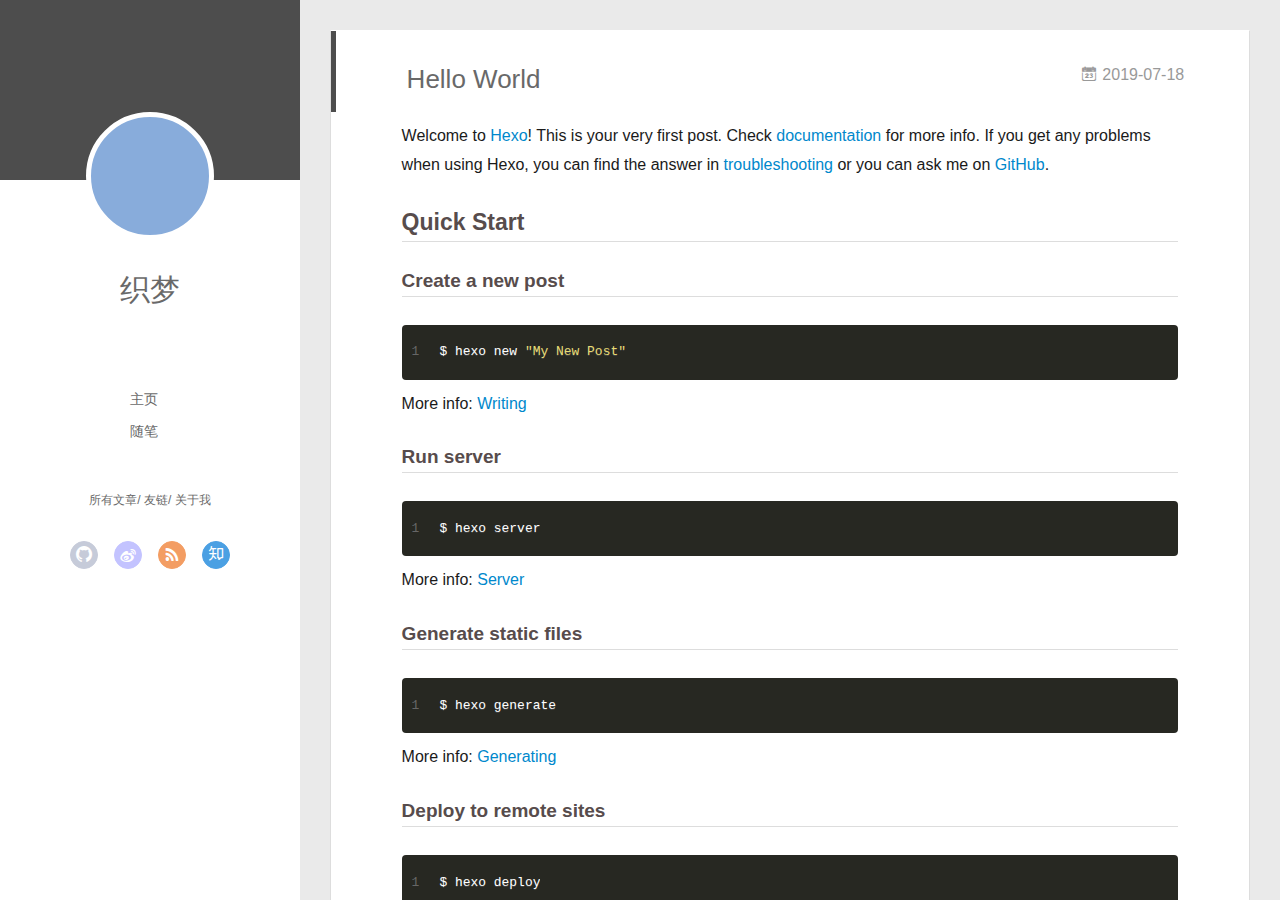
==== commit fdba757f: "Site updated: 2019-07-18 11:44:43" ====
--- a/index.html
+++ b/index.html
@@ -5,18 +5,18 @@
   
   <meta name="renderer" content="webkit">
   <meta http-equiv="X-UA-Compatible" content="IE=edge">
-  <link rel="dns-prefetch" href="http://yoursite.com">
-  <title>Hexo</title>
+  <link rel="dns-prefetch" href="http://hmbool.github.io">
+  <title>织梦世界</title>
   <meta name="viewport" content="width=device-width, initial-scale=1, maximum-scale=1">
   <meta property="og:type" content="website">
-<meta property="og:title" content="Hexo">
-<meta property="og:url" content="http://yoursite.com/index.html">
-<meta property="og:site_name" content="Hexo">
+<meta property="og:title" content="织梦世界">
+<meta property="og:url" content="http://hmbool.github.io/index.html">
+<meta property="og:site_name" content="织梦世界">
 <meta property="og:locale" content="default">
 <meta name="twitter:card" content="summary">
-<meta name="twitter:title" content="Hexo">
-  
-    <link rel="alternative" href="/atom.xml" title="Hexo" type="application/atom+xml">
+<meta name="twitter:title" content="织梦世界">
+  
+    <link rel="alternative" href="/atom.xml" title="织梦世界" type="application/atom+xml">
   
   
     <link rel="icon" href="/favicon.png">
@@ -46,7 +46,7 @@
 			<img src="" class="js-avatar">
 		</a>
 		<hgroup>
-		  <h1 class="header-author"><a href="/">John Doe</a></h1>
+		  <h1 class="header-author"><a href="/">织梦</a></h1>
 		</hgroup>
 		
 
@@ -104,7 +104,7 @@
 				<img src="" class="js-avatar">
 			</div>
 			<hgroup>
-			  <h1 class="header-author js-header-author">John Doe</h1>
+			  <h1 class="header-author js-header-author">织梦</h1>
 			</hgroup>
 			
 			
@@ -237,7 +237,7 @@
   <div class="outer">
     <div id="footer-info">
     	<div class="footer-left">
-    		&copy; 2019 John Doe
+    		&copy; 2019 织梦
     	</div>
       	<div class="footer-right">
       		<a href="http://hexo.io/" target="_blank">Hexo</a>  Theme <a href="https://github.com/litten/hexo-theme-yilia" target="_blank">Yilia</a> by Litten
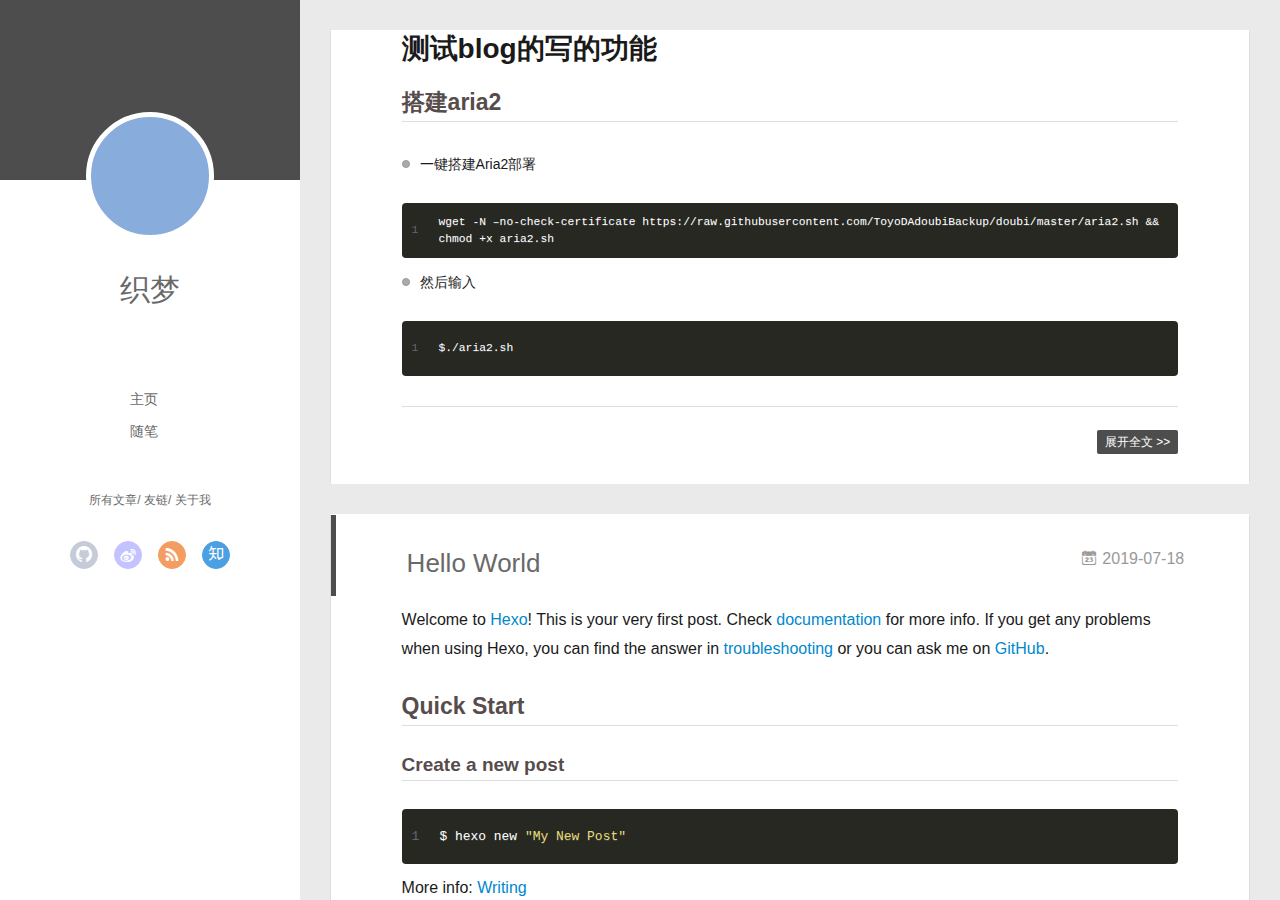
==== commit de745a3e: "Site updated: 2019-09-06 11:07:32" ====
--- a/index.html
+++ b/index.html
@@ -151,6 +151,62 @@
           </div>
           <div id="js-content" class="content-ll">
             
+  
+    <article id="post-test" class="article article-type-post  article-index" itemscope itemprop="blogPost">
+  <div class="article-inner">
+    
+    <div class="article-entry" itemprop="articleBody">
+      
+        <h1 id="测试blog的写的功能"><a href="#测试blog的写的功能" class="headerlink" title="测试blog的写的功能"></a>测试blog的写的功能</h1><h2 id="搭建aria2"><a href="#搭建aria2" class="headerlink" title="搭建aria2"></a>搭建aria2</h2><ul>
+<li><p>一键搭建Aria2部署  </p>
+<figure class="highlight plain"><table><tr><td class="gutter"><pre><span class="line">1</span><br></pre></td><td class="code"><pre><span class="line">wget -N –no-check-certificate https://raw.githubusercontent.com/ToyoDAdoubiBackup/doubi/master/aria2.sh &amp;&amp; chmod +x aria2.sh</span><br></pre></td></tr></table></figure>
+</li>
+<li><p>然后输入 </p>
+<figure class="highlight plain"><table><tr><td class="gutter"><pre><span class="line">1</span><br></pre></td><td class="code"><pre><span class="line">$./aria2.sh</span><br></pre></td></tr></table></figure>
+
+</li>
+</ul>
+
+      
+
+      
+    </div>
+    <div class="article-info article-info-index">
+      
+      
+      
+
+      
+        <p class="article-more-link">
+          <a class="article-more-a" href="/2019/09/05/test/">展开全文 >></a>
+        </p>
+      
+
+      
+      <div class="clearfix"></div>
+    </div>
+  </div>
+</article>
+
+<aside class="wrap-side-operation">
+    <div class="mod-side-operation">
+        
+        <div class="jump-container" id="js-jump-container" style="display:none;">
+            <a href="javascript:void(0)" class="mod-side-operation__jump-to-top">
+                <i class="icon-font icon-back"></i>
+            </a>
+            <div id="js-jump-plan-container" class="jump-plan-container" style="top: -11px;">
+                <i class="icon-font icon-plane jump-plane"></i>
+            </div>
+        </div>
+        
+        
+    </div>
+</aside>
+
+
+
+
   
     <article id="post-hello-world" class="article article-type-post  article-index" itemscope itemprop="blogPost">
   <div class="article-inner">
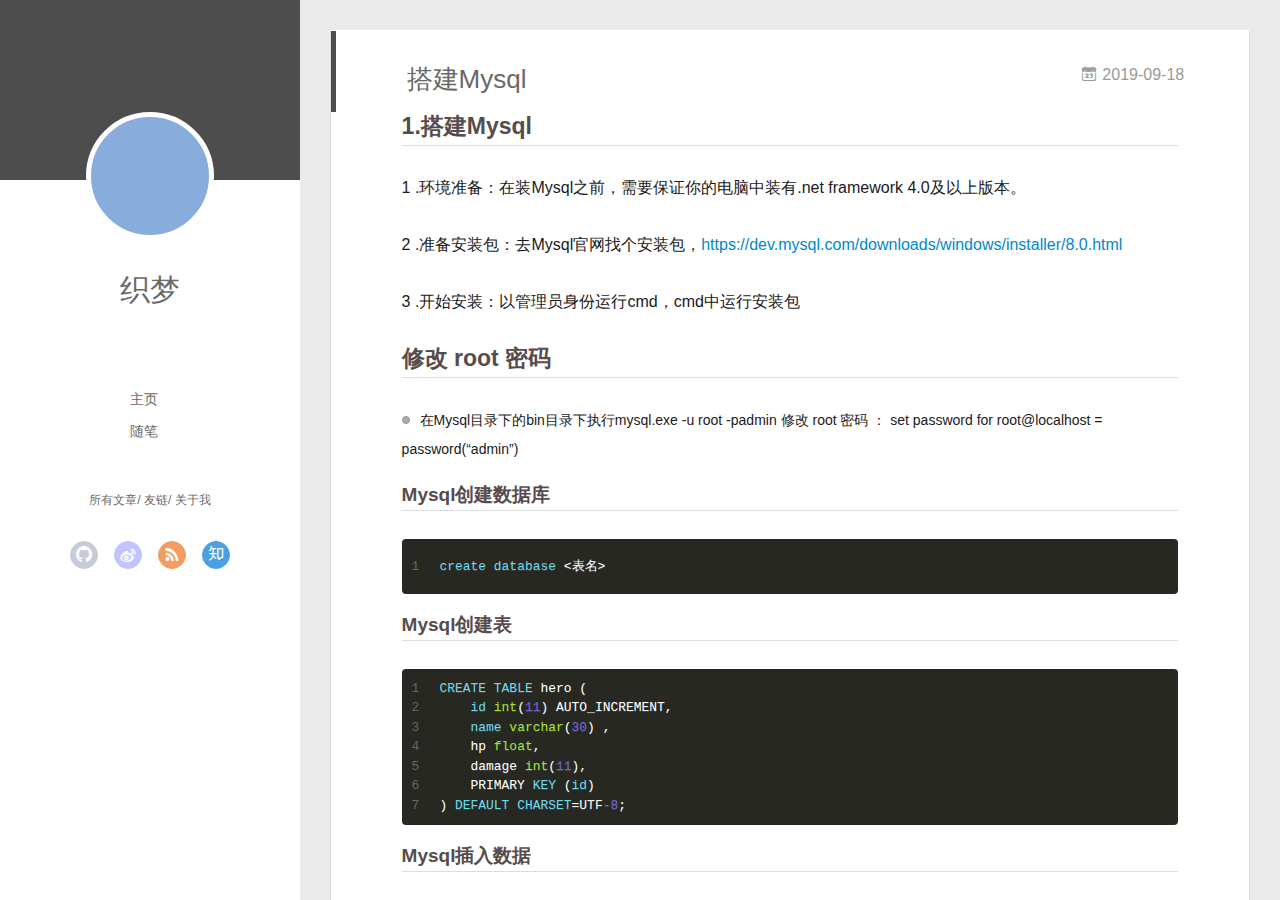
==== commit 77710804: "Site updated: 2019-09-21 13:49:03" ====
--- a/index.html
+++ b/index.html
@@ -151,6 +151,100 @@
           </div>
           <div id="js-content" class="content-ll">
             
+  
+    <article id="post-搭建Mysql" class="article article-type-post  article-index" itemscope itemprop="blogPost">
+  <div class="article-inner">
+    
+      <header class="article-header">
+        
+  
+    <h1 itemprop="name">
+      <a class="article-title" href="/2019/09/18/搭建Mysql/">搭建Mysql</a>
+    </h1>
+  
+
+        
+        <a href="/2019/09/18/搭建Mysql/" class="archive-article-date">
+  	<time datetime="2019-09-18T15:01:18.000Z" itemprop="datePublished"><i class="icon-calendar icon"></i>2019-09-18</time>
+</a>
+        
+      </header>
+    
+    <div class="article-entry" itemprop="articleBody">
+      
+        <h2 id="1-搭建Mysql"><a href="#1-搭建Mysql" class="headerlink" title="1.搭建Mysql"></a>1.搭建Mysql</h2><p>1 .环境准备：在装Mysql之前，需要保证你的电脑中装有.net framework 4.0及以上版本。 </p>
+<p>2 .准备安装包：去Mysql官网找个安装包，<a href="https://dev.mysql.com/downloads/windows/installer/8.0.html" target="_blank" rel="noopener">https://dev.mysql.com/downloads/windows/installer/8.0.html</a> </p>
+<p>3 .开始安装：以管理员身份运行cmd，cmd中运行安装包 </p>
+<h2 id="修改-root-密码"><a href="#修改-root-密码" class="headerlink" title="修改 root 密码"></a>修改 root 密码</h2><ul>
+<li>在Mysql目录下的bin目录下执行mysql.exe -u root -padmin 修改 root 密码 ： set password for root@localhost = password(“admin”)</li>
+</ul>
+<h3 id="Mysql创建数据库"><a href="#Mysql创建数据库" class="headerlink" title="Mysql创建数据库"></a>Mysql创建数据库</h3><figure class="highlight sql"><table><tr><td class="gutter"><pre><span class="line">1</span><br></pre></td><td class="code"><pre><span class="line"><span class="keyword">create</span> <span class="keyword">database</span> &lt;表名&gt;</span><br></pre></td></tr></table></figure>
+
+<h3 id="Mysql创建表"><a href="#Mysql创建表" class="headerlink" title="Mysql创建表"></a>Mysql创建表</h3><figure class="highlight sql"><table><tr><td class="gutter"><pre><span class="line">1</span><br><span class="line">2</span><br><span class="line">3</span><br><span class="line">4</span><br><span class="line">5</span><br><span class="line">6</span><br><span class="line">7</span><br></pre></td><td class="code"><pre><span class="line"><span class="keyword">CREATE</span> <span class="keyword">TABLE</span> hero (</span><br><span class="line">    <span class="keyword">id</span> <span class="built_in">int</span>(<span class="number">11</span>) AUTO_INCREMENT,</span><br><span class="line">    <span class="keyword">name</span> <span class="built_in">varchar</span>(<span class="number">30</span>) ,</span><br><span class="line">    hp <span class="built_in">float</span>,</span><br><span class="line">    damage <span class="built_in">int</span>(<span class="number">11</span>),</span><br><span class="line">    PRIMARY <span class="keyword">KEY</span> (<span class="keyword">id</span>)</span><br><span class="line">) <span class="keyword">DEFAULT</span> <span class="keyword">CHARSET</span>=UTF<span class="number">-8</span>;</span><br></pre></td></tr></table></figure>
+
+<h3 id="Mysql插入数据"><a href="#Mysql插入数据" class="headerlink" title="Mysql插入数据"></a>Mysql插入数据</h3><figure class="highlight sql"><table><tr><td class="gutter"><pre><span class="line">1</span><br></pre></td><td class="code"><pre><span class="line"><span class="keyword">INSERT</span> <span class="keyword">into</span> hero <span class="keyword">values</span> (<span class="literal">null</span>, <span class="string">'盖伦'</span>, <span class="number">616</span>, <span class="number">100</span>)</span><br></pre></td></tr></table></figure>
+
+<h3 id="Mysql查询数据"><a href="#Mysql查询数据" class="headerlink" title="Mysql查询数据"></a>Mysql查询数据</h3><ul>
+<li><p>1.查询所有数据</p>
+  <figure class="highlight sql"><table><tr><td class="gutter"><pre><span class="line">1</span><br></pre></td><td class="code"><pre><span class="line"><span class="keyword">SELECT</span> * <span class="keyword">from</span> hero</span><br></pre></td></tr></table></figure>
+</li>
+<li><p>2.统计表中有多少条数据 </p>
+  <figure class="highlight sql"><table><tr><td class="gutter"><pre><span class="line">1</span><br></pre></td><td class="code"><pre><span class="line"><span class="keyword">SELECT</span> <span class="keyword">count</span>(*) <span class="keyword">from</span> hero</span><br></pre></td></tr></table></figure>
+</li>
+<li><p>3.显示前5条数据</p>
+  <figure class="highlight sql"><table><tr><td class="gutter"><pre><span class="line">1</span><br></pre></td><td class="code"><pre><span class="line"><span class="keyword">SELECT</span> * <span class="keyword">from</span> hero <span class="keyword">limit</span> <span class="number">0</span>,<span class="number">5</span></span><br></pre></td></tr></table></figure>
+
+</li>
+</ul>
+<h3 id="Mysql修改数据"><a href="#Mysql修改数据" class="headerlink" title="Mysql修改数据"></a>Mysql修改数据</h3><ul>
+<li>修改  <figure class="highlight sql"><table><tr><td class="gutter"><pre><span class="line">1</span><br></pre></td><td class="code"><pre><span class="line"><span class="keyword">UPDATE</span> hero <span class="keyword">set</span> hp = <span class="number">818</span> <span class="keyword">where</span> <span class="keyword">id</span> = <span class="number">1</span></span><br></pre></td></tr></table></figure>
+
+</li>
+</ul>
+<h3 id="Mysql删除数据"><a href="#Mysql删除数据" class="headerlink" title="Mysql删除数据"></a>Mysql删除数据</h3><ul>
+<li>删除  <figure class="highlight sql"><table><tr><td class="gutter"><pre><span class="line">1</span><br></pre></td><td class="code"><pre><span class="line"><span class="keyword">DELETE</span> <span class="keyword">from</span> hero <span class="keyword">where</span> <span class="keyword">id</span> = <span class="number">1</span></span><br></pre></td></tr></table></figure></li>
+</ul>
+
+      
+
+      
+    </div>
+    <div class="article-info article-info-index">
+      
+      
+      
+
+      
+        <p class="article-more-link">
+          <a class="article-more-a" href="/2019/09/18/搭建Mysql/">展开全文 >></a>
+        </p>
+      
+
+      
+      <div class="clearfix"></div>
+    </div>
+  </div>
+</article>
+
+<aside class="wrap-side-operation">
+    <div class="mod-side-operation">
+        
+        <div class="jump-container" id="js-jump-container" style="display:none;">
+            <a href="javascript:void(0)" class="mod-side-operation__jump-to-top">
+                <i class="icon-font icon-back"></i>
+            </a>
+            <div id="js-jump-plan-container" class="jump-plan-container" style="top: -11px;">
+                <i class="icon-font icon-plane jump-plane"></i>
+            </div>
+        </div>
+        
+        
+    </div>
+</aside>
+
+
+
+
   
     <article id="post-test" class="article article-type-post  article-index" itemscope itemprop="blogPost">
   <div class="article-inner">
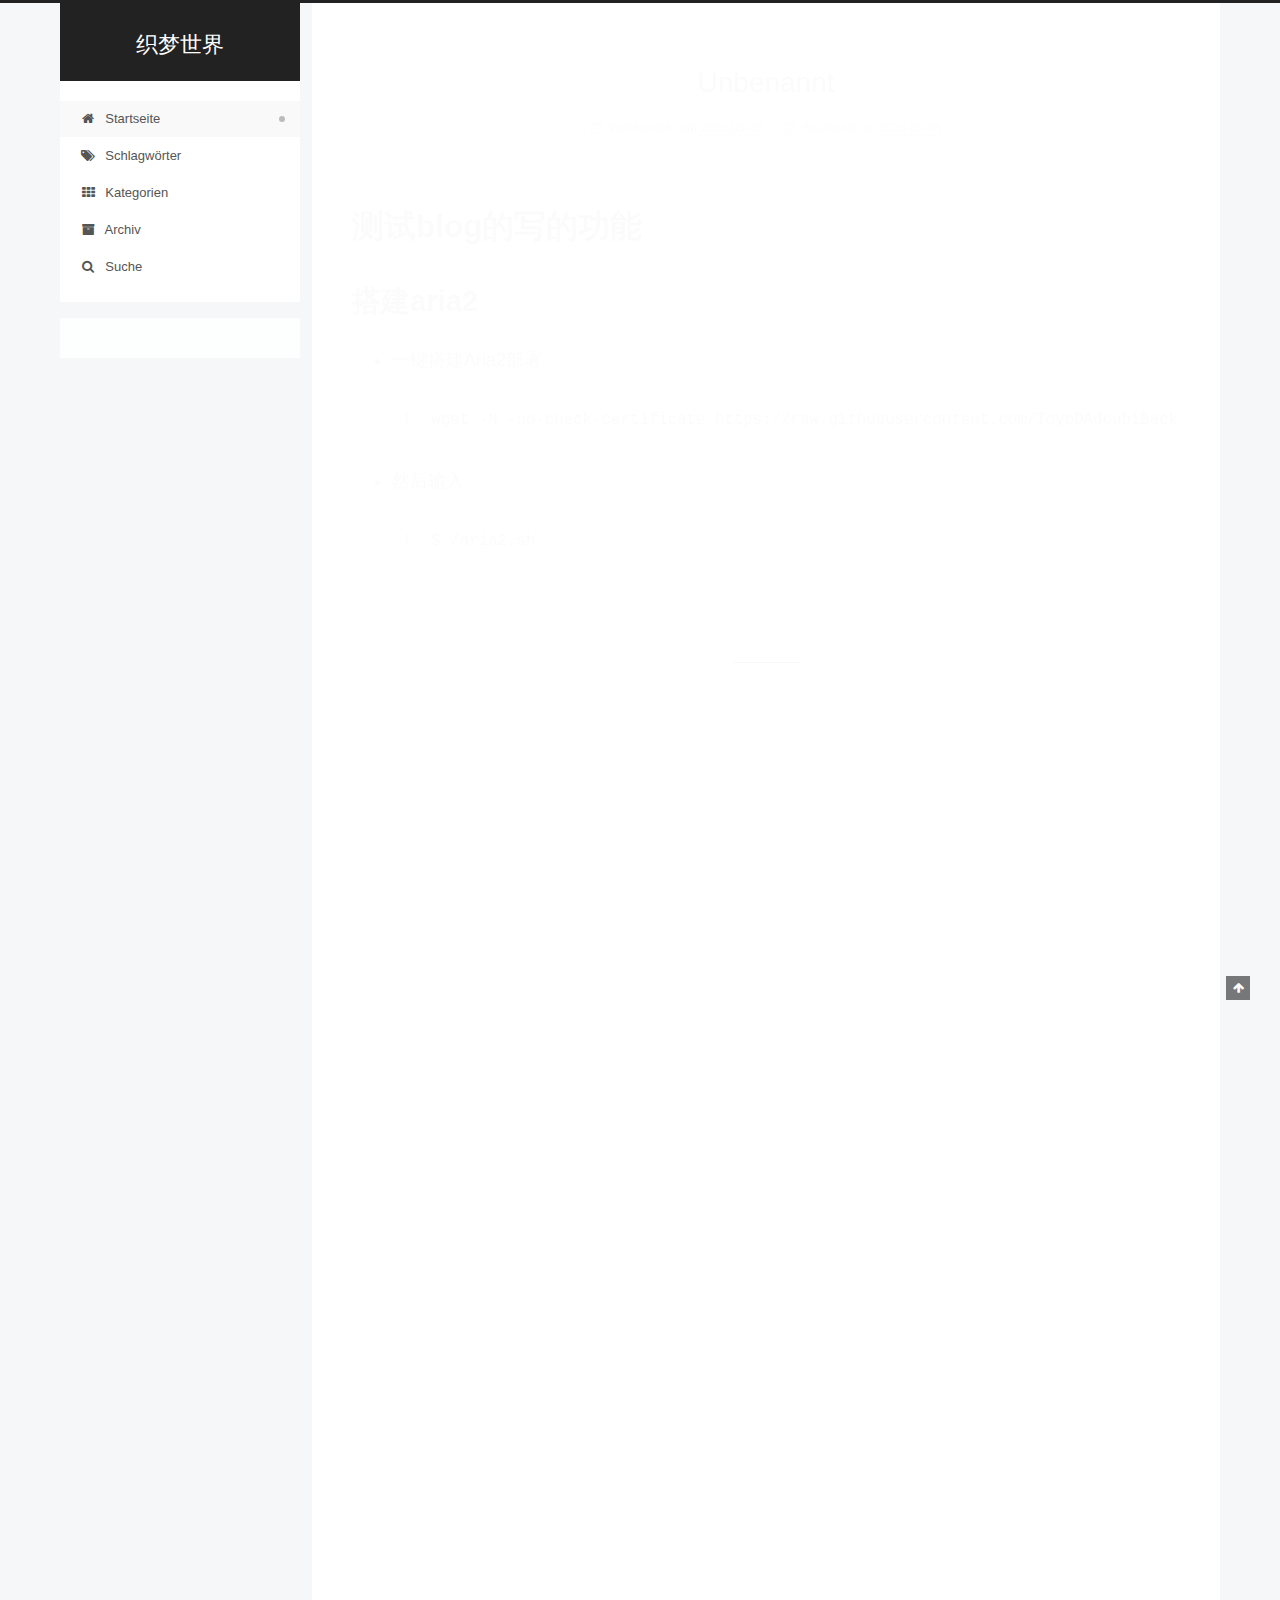
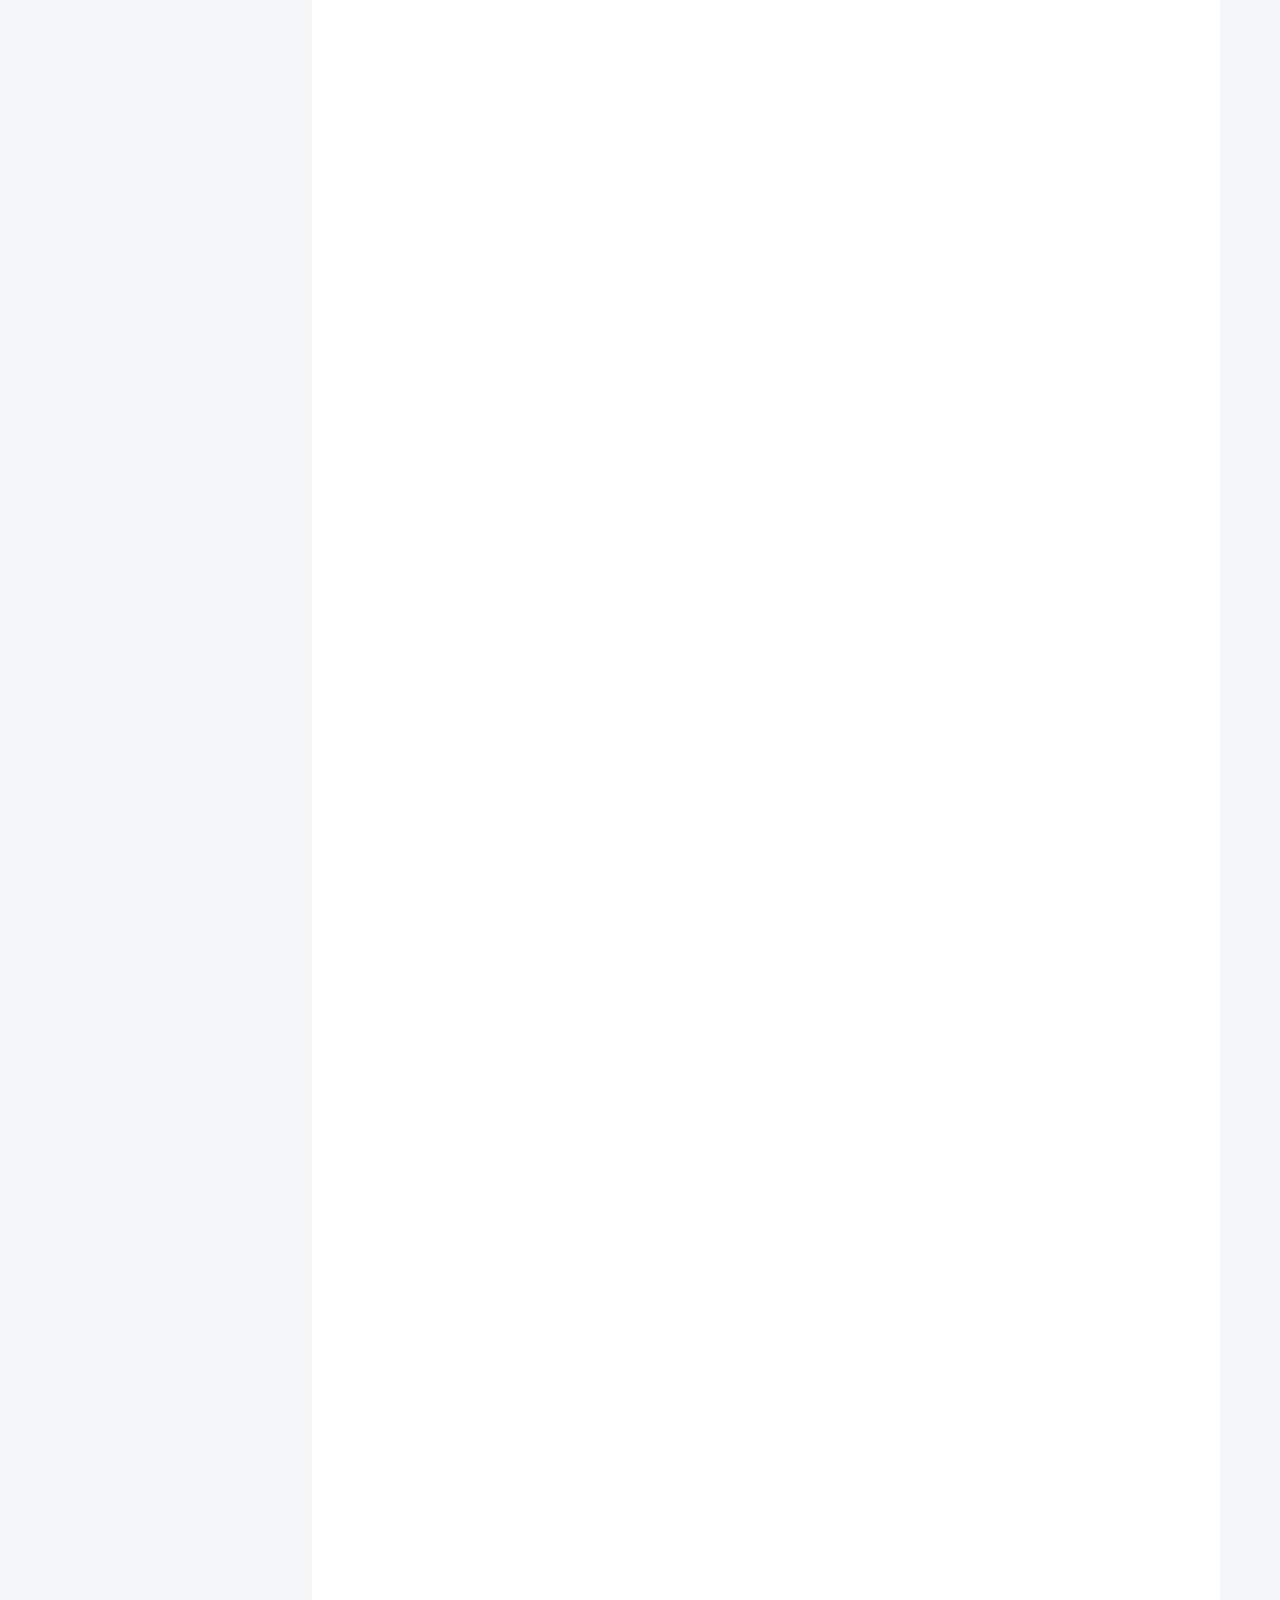
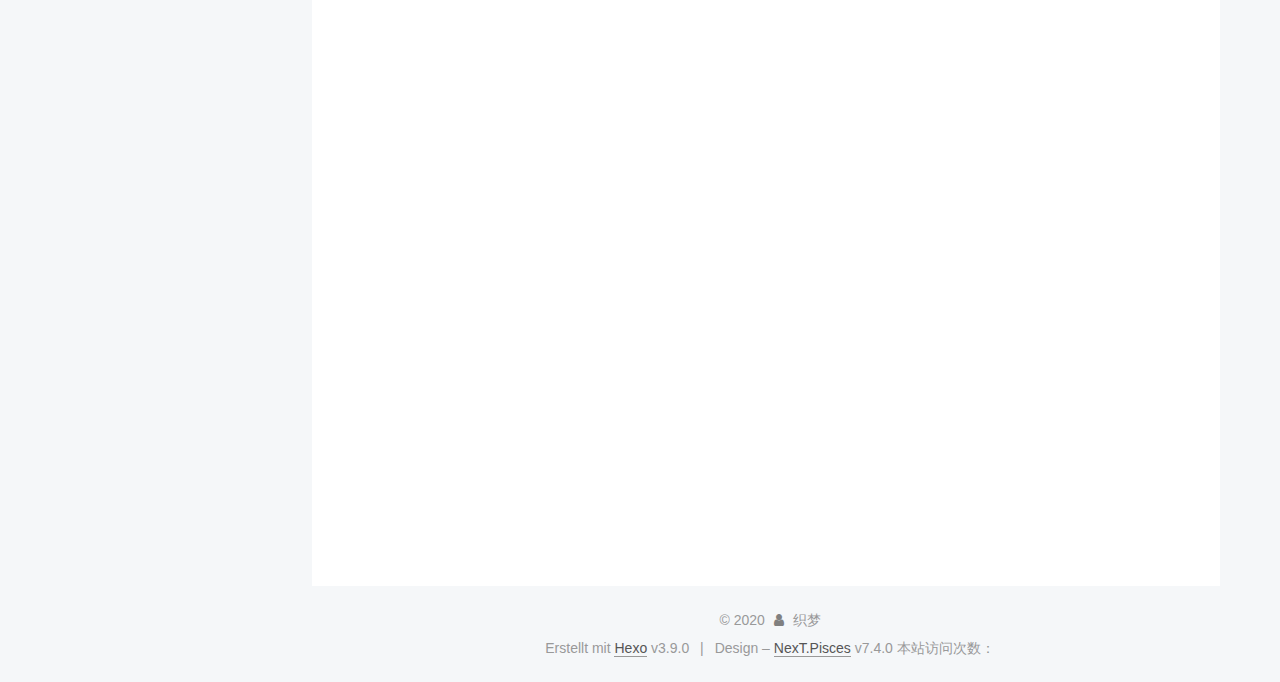
==== commit 50e28f16: "Site updated: 2020-03-09 10:48:06" ====
--- a/index.html
+++ b/index.html
@@ -1,178 +1,483 @@
 <!DOCTYPE html>
-<html>
-<head><meta name="generator" content="Hexo 3.9.0">
-  <meta charset="utf-8">
-  
-  <meta name="renderer" content="webkit">
-  <meta http-equiv="X-UA-Compatible" content="IE=edge">
-  <link rel="dns-prefetch" href="http://hmbool.github.io">
-  <title>织梦世界</title>
-  <meta name="viewport" content="width=device-width, initial-scale=1, maximum-scale=1">
+
+
+
+
+
+<html lang="zh">
+<head>
+  <meta charset="UTF-8">
+<meta name="viewport" content="width=device-width, initial-scale=1, maximum-scale=2">
+<meta name="theme-color" content="#222">
+<meta name="generator" content="Hexo 3.9.0">
+  <link rel="apple-touch-icon" sizes="180x180" href="/images/apple-touch-icon-next.png?v=7.4.0">
+  <link rel="icon" type="image/png" sizes="32x32" href="/images/favicon-32x32-next.png?v=7.4.0">
+  <link rel="icon" type="image/png" sizes="16x16" href="/images/favicon-16x16-next.png?v=7.4.0">
+  <link rel="mask-icon" href="/images/logo.svg?v=7.4.0" color="#222">
+
+<link rel="stylesheet" href="/css/main.css?v=7.4.0">
+
+
+<link rel="stylesheet" href="/lib/font-awesome/css/font-awesome.min.css?v=4.7.0">
+
+
+<script id="hexo-configurations">
+  var NexT = window.NexT || {};
+  var CONFIG = {
+    root: '/',
+    scheme: 'Pisces',
+    version: '7.4.0',
+    exturl: false,
+    sidebar: {"position":"left","display":"post","offset":12,"onmobile":false},
+    copycode: {"enable":false,"show_result":false,"style":null},
+    back2top: {"enable":true,"sidebar":false,"scrollpercent":false},
+    bookmark: {"enable":false,"color":"#222","save":"auto"},
+    fancybox: false,
+    mediumzoom: false,
+    lazyload: false,
+    pangu: false,
+    algolia: {
+      appID: '',
+      apiKey: '',
+      indexName: '',
+      hits: {"per_page":10},
+      labels: {"input_placeholder":"Search for Posts","hits_empty":"We didn't find any results for the search: ${query}","hits_stats":"${hits} results found in ${time} ms"}
+    },
+    localsearch: {"enable":true,"trigger":"auto","top_n_per_article":1,"unescape":false,"preload":false},
+    path: '',
+    motion: {"enable":true,"async":false,"transition":{"post_block":"fadeIn","post_header":"slideDownIn","post_body":"slideDownIn","coll_header":"slideLeftIn","sidebar":"slideUpIn"}},
+    translation: {
+      copy_button: 'Kopieren',
+      copy_success: 'Kopiert',
+      copy_failure: 'Kopieren fehlgeschlagen'
+    },
+    sidebarPadding: 40
+  };
+</script>
+
   <meta property="og:type" content="website">
 <meta property="og:title" content="织梦世界">
 <meta property="og:url" content="http://hmbool.github.io/index.html">
 <meta property="og:site_name" content="织梦世界">
-<meta property="og:locale" content="default">
+<meta property="og:locale" content="zh">
 <meta name="twitter:card" content="summary">
 <meta name="twitter:title" content="织梦世界">
-  
-    <link rel="alternative" href="/atom.xml" title="织梦世界" type="application/atom+xml">
-  
-  
-    <link rel="icon" href="/favicon.png">
-  
-  <link rel="stylesheet" type="text/css" href="/./main.0cf68a.css">
-  <style type="text/css">
-  
-    #container.show {
-      background: linear-gradient(200deg,#a0cfe4,#e8c37e);
-    }
+  <link rel="canonical" href="http://hmbool.github.io/">
+
+
+<script id="page-configurations">
+  // https://hexo.io/docs/variables.html
+  CONFIG.page = {
+    sidebar: "",
+    isHome: true,
+    isPost: false,
+    isPage: false,
+    isArchive: false
+  };
+</script>
+
+  <title>织梦世界</title>
+  
+
+
+
+
+
+
+
+
+  <noscript>
+  <style>
+  .use-motion .brand,
+  .use-motion .menu-item,
+  .sidebar-inner,
+  .use-motion .post-block,
+  .use-motion .pagination,
+  .use-motion .comments,
+  .use-motion .post-header,
+  .use-motion .post-body,
+  .use-motion .collection-header { opacity: initial; }
+
+  .use-motion .logo,
+  .use-motion .site-title,
+  .use-motion .site-subtitle {
+    opacity: initial;
+    top: initial;
+  }
+
+  .use-motion .logo-line-before i { left: initial; }
+  .use-motion .logo-line-after i { right: initial; }
   </style>
-  
-
-  
+</noscript>
 
 </head>
-</html>
-<body>
-  <div id="container" q-class="show:isCtnShow">
-    <canvas id="anm-canvas" class="anm-canvas"></canvas>
-    <div class="left-col" q-class="show:isShow">
-      
-<div class="overlay" style="background: #4d4d4d"></div>
-<div class="intrude-less">
-	<header id="header" class="inner">
-		<a href="/" class="profilepic">
-			<img src="" class="js-avatar">
-		</a>
-		<hgroup>
-		  <h1 class="header-author"><a href="/">织梦</a></h1>
-		</hgroup>
-		
-
-		<nav class="header-menu">
-			<ul>
-			
-				<li><a href="/">主页</a></li>
-	        
-				<li><a href="/tags/随笔/">随笔</a></li>
-	        
-			</ul>
-		</nav>
-		<nav class="header-smart-menu">
-    		
-    			
-    			<a q-on="click: openSlider(e, 'innerArchive')" href="javascript:void(0)">所有文章</a>
-    			
-            
-    			
-    			<a q-on="click: openSlider(e, 'friends')" href="javascript:void(0)">友链</a>
-    			
-            
-    			
-    			<a q-on="click: openSlider(e, 'aboutme')" href="javascript:void(0)">关于我</a>
-    			
-            
-		</nav>
-		<nav class="header-nav">
-			<div class="social">
-				
-					<a class="github" target="_blank" href="#" title="github"><i class="icon-github"></i></a>
-		        
-					<a class="weibo" target="_blank" href="#" title="weibo"><i class="icon-weibo"></i></a>
-		        
-					<a class="rss" target="_blank" href="#" title="rss"><i class="icon-rss"></i></a>
-		        
-					<a class="zhihu" target="_blank" href="#" title="zhihu"><i class="icon-zhihu"></i></a>
-		        
-			</div>
-		</nav>
-	</header>		
+
+<body itemscope itemtype="http://schema.org/WebPage" lang="zh">
+  <div class="container use-motion">
+    <div class="headband"></div>
+
+    <header id="header" class="header" itemscope itemtype="http://schema.org/WPHeader">
+      <div class="header-inner"><div class="site-brand-container">
+  <div class="site-meta">
+
+    <div>
+      <a href="/" class="brand" rel="start">
+        <span class="logo-line-before"><i></i></span>
+        <span class="site-title">织梦世界</span>
+        <span class="logo-line-after"><i></i></span>
+      </a>
+    </div>
+  </div>
+
+  <div class="site-nav-toggle">
+    <button aria-label="Navigationsleiste an/ausschalten">
+      <span class="btn-bar"></span>
+      <span class="btn-bar"></span>
+      <span class="btn-bar"></span>
+    </button>
+  </div>
 </div>
 
+
+<nav class="site-nav">
+  
+  <ul id="menu" class="menu">
+      
+      
+      
+        
+        <li class="menu-item menu-item-home">
+      
+    
+
+    <a href="/" rel="section"><i class="menu-item-icon fa fa-fw fa-home"></i> <br>Startseite</a>
+
+  </li>
+      
+      
+      
+        
+        <li class="menu-item menu-item-tags">
+      
+    
+
+    <a href="/tags/" rel="section"><i class="menu-item-icon fa fa-fw fa-tags"></i> <br>Schlagwörter</a>
+
+  </li>
+      
+      
+      
+        
+        <li class="menu-item menu-item-categories">
+      
+    
+
+    <a href="/categories/" rel="section"><i class="menu-item-icon fa fa-fw fa-th"></i> <br>Kategorien</a>
+
+  </li>
+      
+      
+      
+        
+        <li class="menu-item menu-item-archives">
+      
+    
+
+    <a href="/archives/" rel="section"><i class="menu-item-icon fa fa-fw fa-archive"></i> <br>Archiv</a>
+
+  </li>
+      <li class="menu-item menu-item-search">
+        <a href="javascript:;" class="popup-trigger">
+        
+          <i class="menu-item-icon fa fa-search fa-fw"></i> <br>Suche</a>
+      </li>
+    
+  </ul>
+
+</nav>
+  <div class="site-search">
+    <div class="popup search-popup">
+    <div class="search-header">
+  <span class="search-icon">
+    <i class="fa fa-search"></i>
+  </span>
+  <div class="search-input-container">
+    <input autocomplete="off" autocorrect="off" autocapitalize="none"
+           placeholder="Suche..." spellcheck="false"
+           type="text" id="search-input">
+  </div>
+  <span class="popup-btn-close">
+    <i class="fa fa-times-circle"></i>
+  </span>
+</div>
+<div id="search-result"></div>
+
+</div>
+<div class="search-pop-overlay"></div>
+
+  </div>
+</div>
+    </header>
+
+    
+  <div class="back-to-top">
+    <i class="fa fa-arrow-up"></i>
+    <span>0%</span>
+  </div>
+
+
+    <main id="main" class="main">
+      <div class="main-inner">
+        <div class="content-wrap">
+            
+
+          <div id="content" class="content">
+            
+  <div id="posts" class="posts-expand">
+        <article itemscope itemtype="http://schema.org/Article">
+  
+  
+  
+  <div class="post-block home">
+    <link itemprop="mainEntityOfPage" href="http://hmbool.github.io/2020/03/09/test/">
+
+    <span hidden itemprop="author" itemscope itemtype="http://schema.org/Person">
+      <meta itemprop="name" content="织梦">
+      <meta itemprop="description" content="">
+      <meta itemprop="image" content="/uploads/avatar.gif#/images/avatar.gif">
+    </span>
+
+    <span hidden itemprop="publisher" itemscope itemtype="http://schema.org/Organization">
+      <meta itemprop="name" content="织梦世界">
+    </span>
+      <header class="post-header">
+        <h1 class="post-title" itemprop="name headline">
+            
+            <a href="/2020/03/09/test/" class="post-title-link" itemprop="url">Unbenannt</a>
+          
+        </h1>
+
+        <div class="post-meta">
+            <span class="post-meta-item">
+              <span class="post-meta-item-icon">
+                <i class="fa fa-calendar-o"></i>
+              </span>
+              <span class="post-meta-item-text">Veröffentlicht am</span>
+
+              
+                
+              
+
+              <time title="Erstellt: 2020-03-09 10:41:28" itemprop="dateCreated datePublished" datetime="2020-03-09T10:41:28+08:00">2020-03-09</time>
+            </span>
+          
+            
+
+            
+              <span class="post-meta-item">
+                <span class="post-meta-item-icon">
+                  <i class="fa fa-calendar-check-o"></i>
+                </span>
+                <span class="post-meta-item-text">Bearbeitet am</span>
+                <time title="Geändert am: 2019-09-06 00:09:03" itemprop="dateModified" datetime="2019-09-06T00:09:03+08:00">2019-09-06</time>
+              </span>
+            
+          
+
+          
+
+        </div>
+      </header>
+
+    
+    
+    
+    <div class="post-body" itemprop="articleBody">
+
+      
+          <h1 id="测试blog的写的功能"><a href="#测试blog的写的功能" class="headerlink" title="测试blog的写的功能"></a>测试blog的写的功能</h1><h2 id="搭建aria2"><a href="#搭建aria2" class="headerlink" title="搭建aria2"></a>搭建aria2</h2><ul>
+<li><p>一键搭建Aria2部署  </p>
+<figure class="highlight plain"><table><tr><td class="gutter"><pre><span class="line">1</span><br></pre></td><td class="code"><pre><span class="line">wget -N –no-check-certificate https://raw.githubusercontent.com/ToyoDAdoubiBackup/doubi/master/aria2.sh &amp;&amp; chmod +x aria2.sh</span><br></pre></td></tr></table></figure>
+</li>
+<li><p>然后输入 </p>
+<figure class="highlight plain"><table><tr><td class="gutter"><pre><span class="line">1</span><br></pre></td><td class="code"><pre><span class="line">$./aria2.sh</span><br></pre></td></tr></table></figure>
+
+</li>
+</ul>
+
+        
+      
     </div>
-    <div class="mid-col" q-class="show:isShow,hide:isShow|isFalse">
-      
-<nav id="mobile-nav">
-  	<div class="overlay js-overlay" style="background: #4d4d4d"></div>
-	<div class="btnctn js-mobile-btnctn">
-  		<div class="slider-trigger list" q-on="click: openSlider(e)"><i class="icon icon-sort"></i></div>
-	</div>
-	<div class="intrude-less">
-		<header id="header" class="inner">
-			<div class="profilepic">
-				<img src="" class="js-avatar">
-			</div>
-			<hgroup>
-			  <h1 class="header-author js-header-author">织梦</h1>
-			</hgroup>
-			
-			
-			
-				
-			
-				
-			
-			
-			
-			<nav class="header-nav">
-				<div class="social">
-					
-						<a class="github" target="_blank" href="#" title="github"><i class="icon-github"></i></a>
-			        
-						<a class="weibo" target="_blank" href="#" title="weibo"><i class="icon-weibo"></i></a>
-			        
-						<a class="rss" target="_blank" href="#" title="rss"><i class="icon-rss"></i></a>
-			        
-						<a class="zhihu" target="_blank" href="#" title="zhihu"><i class="icon-zhihu"></i></a>
-			        
-				</div>
-			</nav>
-
-			<nav class="header-menu js-header-menu">
-				<ul style="width: 50%">
-				
-				
-					<li style="width: 50%"><a href="/">主页</a></li>
-		        
-					<li style="width: 50%"><a href="/tags/随笔/">随笔</a></li>
-		        
-				</ul>
-			</nav>
-		</header>				
-	</div>
-	<div class="mobile-mask" style="display:none" q-show="isShow"></div>
-</nav>
-
-      <div id="wrapper" class="body-wrap">
-        <div class="menu-l">
-          <div class="canvas-wrap">
-            <canvas data-colors="#eaeaea" data-sectionHeight="100" data-contentId="js-content" id="myCanvas1" class="anm-canvas"></canvas>
-          </div>
-          <div id="js-content" class="content-ll">
-            
-  
-    <article id="post-搭建Mysql" class="article article-type-post  article-index" itemscope itemprop="blogPost">
-  <div class="article-inner">
-    
-      <header class="article-header">
-        
-  
-    <h1 itemprop="name">
-      <a class="article-title" href="/2019/09/18/搭建Mysql/">搭建Mysql</a>
-    </h1>
-  
-
-        
-        <a href="/2019/09/18/搭建Mysql/" class="archive-article-date">
-  	<time datetime="2019-09-18T15:01:18.000Z" itemprop="datePublished"><i class="icon-calendar icon"></i>2019-09-18</time>
-</a>
-        
+
+    
+    
+    
+      <footer class="post-footer">
+          <div class="post-eof"></div>
+        
+      </footer>
+  </div>
+  
+  
+  
+  </article>
+
+    
+        <article itemscope itemtype="http://schema.org/Article">
+  
+  
+  
+  <div class="post-block home">
+    <link itemprop="mainEntityOfPage" href="http://hmbool.github.io/2020/03/09/hello-world/">
+
+    <span hidden itemprop="author" itemscope itemtype="http://schema.org/Person">
+      <meta itemprop="name" content="织梦">
+      <meta itemprop="description" content="">
+      <meta itemprop="image" content="/uploads/avatar.gif#/images/avatar.gif">
+    </span>
+
+    <span hidden itemprop="publisher" itemscope itemtype="http://schema.org/Organization">
+      <meta itemprop="name" content="织梦世界">
+    </span>
+      <header class="post-header">
+        <h1 class="post-title" itemprop="name headline">
+            
+            <a href="/2020/03/09/hello-world/" class="post-title-link" itemprop="url">Hello World</a>
+          
+        </h1>
+
+        <div class="post-meta">
+            <span class="post-meta-item">
+              <span class="post-meta-item-icon">
+                <i class="fa fa-calendar-o"></i>
+              </span>
+              <span class="post-meta-item-text">Veröffentlicht am</span>
+
+              
+                
+              
+
+              <time title="Erstellt: 2020-03-09 10:41:28" itemprop="dateCreated datePublished" datetime="2020-03-09T10:41:28+08:00">2020-03-09</time>
+            </span>
+          
+            
+
+            
+              <span class="post-meta-item">
+                <span class="post-meta-item-icon">
+                  <i class="fa fa-calendar-check-o"></i>
+                </span>
+                <span class="post-meta-item-text">Bearbeitet am</span>
+                <time title="Geändert am: 2019-07-18 09:50:51" itemprop="dateModified" datetime="2019-07-18T09:50:51+08:00">2019-07-18</time>
+              </span>
+            
+          
+
+          
+
+        </div>
       </header>
-    
-    <div class="article-entry" itemprop="articleBody">
-      
-        <h2 id="1-搭建Mysql"><a href="#1-搭建Mysql" class="headerlink" title="1.搭建Mysql"></a>1.搭建Mysql</h2><p>1 .环境准备：在装Mysql之前，需要保证你的电脑中装有.net framework 4.0及以上版本。 </p>
+
+    
+    
+    
+    <div class="post-body" itemprop="articleBody">
+
+      
+          <p>Welcome to <a href="https://hexo.io/" target="_blank" rel="noopener">Hexo</a>! This is your very first post. Check <a href="https://hexo.io/docs/" target="_blank" rel="noopener">documentation</a> for more info. If you get any problems when using Hexo, you can find the answer in <a href="https://hexo.io/docs/troubleshooting.html" target="_blank" rel="noopener">troubleshooting</a> or you can ask me on <a href="https://github.com/hexojs/hexo/issues" target="_blank" rel="noopener">GitHub</a>.</p>
+<h2 id="Quick-Start"><a href="#Quick-Start" class="headerlink" title="Quick Start"></a>Quick Start</h2><h3 id="Create-a-new-post"><a href="#Create-a-new-post" class="headerlink" title="Create a new post"></a>Create a new post</h3><figure class="highlight bash"><table><tr><td class="gutter"><pre><span class="line">1</span><br></pre></td><td class="code"><pre><span class="line">$ hexo new <span class="string">"My New Post"</span></span><br></pre></td></tr></table></figure>
+
+<p>More info: <a href="https://hexo.io/docs/writing.html" target="_blank" rel="noopener">Writing</a></p>
+<h3 id="Run-server"><a href="#Run-server" class="headerlink" title="Run server"></a>Run server</h3><figure class="highlight bash"><table><tr><td class="gutter"><pre><span class="line">1</span><br></pre></td><td class="code"><pre><span class="line">$ hexo server</span><br></pre></td></tr></table></figure>
+
+<p>More info: <a href="https://hexo.io/docs/server.html" target="_blank" rel="noopener">Server</a></p>
+<h3 id="Generate-static-files"><a href="#Generate-static-files" class="headerlink" title="Generate static files"></a>Generate static files</h3><figure class="highlight bash"><table><tr><td class="gutter"><pre><span class="line">1</span><br></pre></td><td class="code"><pre><span class="line">$ hexo generate</span><br></pre></td></tr></table></figure>
+
+<p>More info: <a href="https://hexo.io/docs/generating.html" target="_blank" rel="noopener">Generating</a></p>
+<h3 id="Deploy-to-remote-sites"><a href="#Deploy-to-remote-sites" class="headerlink" title="Deploy to remote sites"></a>Deploy to remote sites</h3><figure class="highlight bash"><table><tr><td class="gutter"><pre><span class="line">1</span><br></pre></td><td class="code"><pre><span class="line">$ hexo deploy</span><br></pre></td></tr></table></figure>
+
+<p>More info: <a href="https://hexo.io/docs/deployment.html" target="_blank" rel="noopener">Deployment</a></p>
+
+        
+      
+    </div>
+
+    
+    
+    
+      <footer class="post-footer">
+          <div class="post-eof"></div>
+        
+      </footer>
+  </div>
+  
+  
+  
+  </article>
+
+    
+        <article itemscope itemtype="http://schema.org/Article">
+  
+  
+  
+  <div class="post-block home">
+    <link itemprop="mainEntityOfPage" href="http://hmbool.github.io/2019/09/18/搭建Mysql/">
+
+    <span hidden itemprop="author" itemscope itemtype="http://schema.org/Person">
+      <meta itemprop="name" content="织梦">
+      <meta itemprop="description" content="">
+      <meta itemprop="image" content="/uploads/avatar.gif#/images/avatar.gif">
+    </span>
+
+    <span hidden itemprop="publisher" itemscope itemtype="http://schema.org/Organization">
+      <meta itemprop="name" content="织梦世界">
+    </span>
+      <header class="post-header">
+        <h1 class="post-title" itemprop="name headline">
+            
+            <a href="/2019/09/18/搭建Mysql/" class="post-title-link" itemprop="url">搭建Mysql</a>
+          
+        </h1>
+
+        <div class="post-meta">
+            <span class="post-meta-item">
+              <span class="post-meta-item-icon">
+                <i class="fa fa-calendar-o"></i>
+              </span>
+              <span class="post-meta-item-text">Veröffentlicht am</span>
+
+              
+                
+              
+
+              <time title="Erstellt: 2019-09-18 23:01:18" itemprop="dateCreated datePublished" datetime="2019-09-18T23:01:18+08:00">2019-09-18</time>
+            </span>
+          
+            
+
+            
+              <span class="post-meta-item">
+                <span class="post-meta-item-icon">
+                  <i class="fa fa-calendar-check-o"></i>
+                </span>
+                <span class="post-meta-item-text">Bearbeitet am</span>
+                <time title="Geändert am: 2019-09-21 13:47:24" itemprop="dateModified" datetime="2019-09-21T13:47:24+08:00">2019-09-21</time>
+              </span>
+            
+          
+
+          
+
+        </div>
+      </header>
+
+    
+    
+    
+    <div class="post-body" itemprop="articleBody">
+
+      
+          <h2 id="1-搭建Mysql"><a href="#1-搭建Mysql" class="headerlink" title="1.搭建Mysql"></a>1.搭建Mysql</h2><p>1 .环境准备：在装Mysql之前，需要保证你的电脑中装有.net framework 4.0及以上版本。 </p>
 <p>2 .准备安装包：去Mysql官网找个安装包，<a href="https://dev.mysql.com/downloads/windows/installer/8.0.html" target="_blank" rel="noopener">https://dev.mysql.com/downloads/windows/installer/8.0.html</a> </p>
 <p>3 .开始安装：以管理员身份运行cmd，cmd中运行安装包 </p>
 <h2 id="修改-root-密码"><a href="#修改-root-密码" class="headerlink" title="修改 root 密码"></a>修改 root 密码</h2><ul>
@@ -205,424 +510,170 @@
 <li>删除  <figure class="highlight sql"><table><tr><td class="gutter"><pre><span class="line">1</span><br></pre></td><td class="code"><pre><span class="line"><span class="keyword">DELETE</span> <span class="keyword">from</span> hero <span class="keyword">where</span> <span class="keyword">id</span> = <span class="number">1</span></span><br></pre></td></tr></table></figure></li>
 </ul>
 
-      
-
+        
       
     </div>
-    <div class="article-info article-info-index">
-      
-      
-      
-
-      
-        <p class="article-more-link">
-          <a class="article-more-a" href="/2019/09/18/搭建Mysql/">展开全文 >></a>
-        </p>
-      
-
-      
-      <div class="clearfix"></div>
+
+    
+    
+    
+      <footer class="post-footer">
+          <div class="post-eof"></div>
+        
+      </footer>
+  </div>
+  
+  
+  
+  </article>
+
+    
+  </div>
+
+  
+
+
+          </div>
+          
+
+        </div>
+          
+  
+  <div class="sidebar-toggle">
+    <div class="sidebar-toggle-line-wrap">
+      <span class="sidebar-toggle-line sidebar-toggle-line-first"></span>
+      <span class="sidebar-toggle-line sidebar-toggle-line-middle"></span>
+      <span class="sidebar-toggle-line sidebar-toggle-line-last"></span>
     </div>
   </div>
-</article>
-
-<aside class="wrap-side-operation">
-    <div class="mod-side-operation">
-        
-        <div class="jump-container" id="js-jump-container" style="display:none;">
-            <a href="javascript:void(0)" class="mod-side-operation__jump-to-top">
-                <i class="icon-font icon-back"></i>
-            </a>
-            <div id="js-jump-plan-container" class="jump-plan-container" style="top: -11px;">
-                <i class="icon-font icon-plane jump-plane"></i>
-            </div>
-        </div>
-        
-        
+
+  <aside class="sidebar">
+    <div class="sidebar-inner">
+
+      <ul class="sidebar-nav motion-element">
+        <li class="sidebar-nav-toc">
+          Inhaltsverzeichnis
+        </li>
+        <li class="sidebar-nav-overview">
+          Übersicht
+        </li>
+      </ul>
+
+      <!--noindex-->
+      <div class="post-toc-wrap sidebar-panel">
+      </div>
+      <!--/noindex-->
+
+      <div class="site-overview-wrap sidebar-panel">
+        <div class="site-author motion-element" itemprop="author" itemscope itemtype="http://schema.org/Person">
+    <img class="site-author-image" itemprop="image"
+      src="/uploads/avatar.gif#/images/avatar.gif"
+      alt="织梦">
+  <p class="site-author-name" itemprop="name">织梦</p>
+  <div class="site-description" itemprop="description"></div>
+</div>
+  <nav class="site-state motion-element">
+      <div class="site-state-item site-state-posts">
+        
+          <a href="/archives/">
+        
+          <span class="site-state-item-count">3</span>
+          <span class="site-state-item-name">Artikel</span>
+        </a>
+      </div>
+    
+  </nav>
+
+
+
+      </div>
+
     </div>
-</aside>
-
-
-
-
-  
-    <article id="post-test" class="article article-type-post  article-index" itemscope itemprop="blogPost">
-  <div class="article-inner">
-    
-    <div class="article-entry" itemprop="articleBody">
-      
-        <h1 id="测试blog的写的功能"><a href="#测试blog的写的功能" class="headerlink" title="测试blog的写的功能"></a>测试blog的写的功能</h1><h2 id="搭建aria2"><a href="#搭建aria2" class="headerlink" title="搭建aria2"></a>搭建aria2</h2><ul>
-<li><p>一键搭建Aria2部署  </p>
-<figure class="highlight plain"><table><tr><td class="gutter"><pre><span class="line">1</span><br></pre></td><td class="code"><pre><span class="line">wget -N –no-check-certificate https://raw.githubusercontent.com/ToyoDAdoubiBackup/doubi/master/aria2.sh &amp;&amp; chmod +x aria2.sh</span><br></pre></td></tr></table></figure>
-</li>
-<li><p>然后输入 </p>
-<figure class="highlight plain"><table><tr><td class="gutter"><pre><span class="line">1</span><br></pre></td><td class="code"><pre><span class="line">$./aria2.sh</span><br></pre></td></tr></table></figure>
-
-</li>
-</ul>
-
-      
-
-      
-    </div>
-    <div class="article-info article-info-index">
-      
-      
-      
-
-      
-        <p class="article-more-link">
-          <a class="article-more-a" href="/2019/09/05/test/">展开全文 >></a>
-        </p>
-      
-
-      
-      <div class="clearfix"></div>
-    </div>
-  </div>
-</article>
-
-<aside class="wrap-side-operation">
-    <div class="mod-side-operation">
-        
-        <div class="jump-container" id="js-jump-container" style="display:none;">
-            <a href="javascript:void(0)" class="mod-side-operation__jump-to-top">
-                <i class="icon-font icon-back"></i>
-            </a>
-            <div id="js-jump-plan-container" class="jump-plan-container" style="top: -11px;">
-                <i class="icon-font icon-plane jump-plane"></i>
-            </div>
-        </div>
-        
-        
-    </div>
-</aside>
-
-
-
-
-  
-    <article id="post-hello-world" class="article article-type-post  article-index" itemscope itemprop="blogPost">
-  <div class="article-inner">
-    
-      <header class="article-header">
-        
-  
-    <h1 itemprop="name">
-      <a class="article-title" href="/2019/07/18/hello-world/">Hello World</a>
-    </h1>
-  
-
-        
-        <a href="/2019/07/18/hello-world/" class="archive-article-date">
-  	<time datetime="2019-07-18T01:50:51.083Z" itemprop="datePublished"><i class="icon-calendar icon"></i>2019-07-18</time>
-</a>
-        
-      </header>
-    
-    <div class="article-entry" itemprop="articleBody">
-      
-        <p>Welcome to <a href="https://hexo.io/" target="_blank" rel="noopener">Hexo</a>! This is your very first post. Check <a href="https://hexo.io/docs/" target="_blank" rel="noopener">documentation</a> for more info. If you get any problems when using Hexo, you can find the answer in <a href="https://hexo.io/docs/troubleshooting.html" target="_blank" rel="noopener">troubleshooting</a> or you can ask me on <a href="https://github.com/hexojs/hexo/issues" target="_blank" rel="noopener">GitHub</a>.</p>
-<h2 id="Quick-Start"><a href="#Quick-Start" class="headerlink" title="Quick Start"></a>Quick Start</h2><h3 id="Create-a-new-post"><a href="#Create-a-new-post" class="headerlink" title="Create a new post"></a>Create a new post</h3><figure class="highlight bash"><table><tr><td class="gutter"><pre><span class="line">1</span><br></pre></td><td class="code"><pre><span class="line">$ hexo new <span class="string">"My New Post"</span></span><br></pre></td></tr></table></figure>
-
-<p>More info: <a href="https://hexo.io/docs/writing.html" target="_blank" rel="noopener">Writing</a></p>
-<h3 id="Run-server"><a href="#Run-server" class="headerlink" title="Run server"></a>Run server</h3><figure class="highlight bash"><table><tr><td class="gutter"><pre><span class="line">1</span><br></pre></td><td class="code"><pre><span class="line">$ hexo server</span><br></pre></td></tr></table></figure>
-
-<p>More info: <a href="https://hexo.io/docs/server.html" target="_blank" rel="noopener">Server</a></p>
-<h3 id="Generate-static-files"><a href="#Generate-static-files" class="headerlink" title="Generate static files"></a>Generate static files</h3><figure class="highlight bash"><table><tr><td class="gutter"><pre><span class="line">1</span><br></pre></td><td class="code"><pre><span class="line">$ hexo generate</span><br></pre></td></tr></table></figure>
-
-<p>More info: <a href="https://hexo.io/docs/generating.html" target="_blank" rel="noopener">Generating</a></p>
-<h3 id="Deploy-to-remote-sites"><a href="#Deploy-to-remote-sites" class="headerlink" title="Deploy to remote sites"></a>Deploy to remote sites</h3><figure class="highlight bash"><table><tr><td class="gutter"><pre><span class="line">1</span><br></pre></td><td class="code"><pre><span class="line">$ hexo deploy</span><br></pre></td></tr></table></figure>
-
-<p>More info: <a href="https://hexo.io/docs/deployment.html" target="_blank" rel="noopener">Deployment</a></p>
-
-      
-
-      
-    </div>
-    <div class="article-info article-info-index">
-      
-      
-      
-
-      
-        <p class="article-more-link">
-          <a class="article-more-a" href="/2019/07/18/hello-world/">展开全文 >></a>
-        </p>
-      
-
-      
-      <div class="clearfix"></div>
-    </div>
-  </div>
-</article>
-
-<aside class="wrap-side-operation">
-    <div class="mod-side-operation">
-        
-        <div class="jump-container" id="js-jump-container" style="display:none;">
-            <a href="javascript:void(0)" class="mod-side-operation__jump-to-top">
-                <i class="icon-font icon-back"></i>
-            </a>
-            <div id="js-jump-plan-container" class="jump-plan-container" style="top: -11px;">
-                <i class="icon-font icon-plane jump-plane"></i>
-            </div>
-        </div>
-        
-        
-    </div>
-</aside>
-
-
-
-
-  
-  
-
-
-          </div>
-        </div>
+  </aside>
+  <div id="sidebar-dimmer"></div>
+
+
       </div>
-      <footer id="footer">
-  <div class="outer">
-    <div id="footer-info">
-    	<div class="footer-left">
-    		&copy; 2019 织梦
-    	</div>
-      	<div class="footer-right">
-      		<a href="http://hexo.io/" target="_blank">Hexo</a>  Theme <a href="https://github.com/litten/hexo-theme-yilia" target="_blank">Yilia</a> by Litten
-      	</div>
-    </div>
-  </div>
-</footer>
-    </div>
-    <script>
-	var yiliaConfig = {
-		mathjax: false,
-		isHome: true,
-		isPost: false,
-		isArchive: false,
-		isTag: false,
-		isCategory: false,
-		open_in_new: false,
-		toc_hide_index: true,
-		root: "/",
-		innerArchive: true,
-		showTags: false
-	}
-</script>
-
-<script>!function(t){function n(e){if(r[e])return r[e].exports;var i=r[e]={exports:{},id:e,loaded:!1};return t[e].call(i.exports,i,i.exports,n),i.loaded=!0,i.exports}var r={};n.m=t,n.c=r,n.p="./",n(0)}([function(t,n,r){r(195),t.exports=r(191)},function(t,n,r){var e=r(3),i=r(52),o=r(27),u=r(28),c=r(53),f="prototype",a=function(t,n,r){var s,l,h,v,p=t&a.F,d=t&a.G,y=t&a.S,g=t&a.P,b=t&a.B,m=d?e:y?e[n]||(e[n]={}):(e[n]||{})[f],x=d?i:i[n]||(i[n]={}),w=x[f]||(x[f]={});d&&(r=n);for(s in r)l=!p&&m&&void 0!==m[s],h=(l?m:r)[s],v=b&&l?c(h,e):g&&"function"==typeof h?c(Function.call,h):h,m&&u(m,s,h,t&a.U),x[s]!=h&&o(x,s,v),g&&w[s]!=h&&(w[s]=h)};e.core=i,a.F=1,a.G=2,a.S=4,a.P=8,a.B=16,a.W=32,a.U=64,a.R=128,t.exports=a},function(t,n,r){var e=r(6);t.exports=function(t){if(!e(t))throw TypeError(t+" is not an object!");return t}},function(t,n){var r=t.exports="undefined"!=typeof window&&window.Math==Math?window:"undefined"!=typeof self&&self.Math==Math?self:Function("return this")();"number"==typeof __g&&(__g=r)},function(t,n){t.exports=function(t){try{return!!t()}catch(t){return!0}}},function(t,n){var r=t.exports="undefined"!=typeof window&&window.Math==Math?window:"undefined"!=typeof self&&self.Math==Math?self:Function("return this")();"number"==typeof __g&&(__g=r)},function(t,n){t.exports=function(t){return"object"==typeof t?null!==t:"function"==typeof t}},function(t,n,r){var e=r(126)("wks"),i=r(76),o=r(3).Symbol,u="function"==typeof o;(t.exports=function(t){return e[t]||(e[t]=u&&o[t]||(u?o:i)("Symbol."+t))}).store=e},function(t,n){var r={}.hasOwnProperty;t.exports=function(t,n){return r.call(t,n)}},function(t,n,r){var e=r(94),i=r(33);t.exports=function(t){return e(i(t))}},function(t,n,r){t.exports=!r(4)(function(){return 7!=Object.defineProperty({},"a",{get:function(){return 7}}).a})},function(t,n,r){var e=r(2),i=r(167),o=r(50),u=Object.defineProperty;n.f=r(10)?Object.defineProperty:function(t,n,r){if(e(t),n=o(n,!0),e(r),i)try{return u(t,n,r)}catch(t){}if("get"in r||"set"in r)throw TypeError("Accessors not supported!");return"value"in r&&(t[n]=r.value),t}},function(t,n,r){t.exports=!r(18)(function(){return 7!=Object.defineProperty({},"a",{get:function(){return 7}}).a})},function(t,n,r){var e=r(14),i=r(22);t.exports=r(12)?function(t,n,r){return e.f(t,n,i(1,r))}:function(t,n,r){return t[n]=r,t}},function(t,n,r){var e=r(20),i=r(58),o=r(42),u=Object.defineProperty;n.f=r(12)?Object.defineProperty:function(t,n,r){if(e(t),n=o(n,!0),e(r),i)try{return u(t,n,r)}catch(t){}if("get"in r||"set"in r)throw TypeError("Accessors not supported!");return"value"in r&&(t[n]=r.value),t}},function(t,n,r){var e=r(40)("wks"),i=r(23),o=r(5).Symbol,u="function"==typeof o;(t.exports=function(t){return e[t]||(e[t]=u&&o[t]||(u?o:i)("Symbol."+t))}).store=e},function(t,n,r){var e=r(67),i=Math.min;t.exports=function(t){return t>0?i(e(t),9007199254740991):0}},function(t,n,r){var e=r(46);t.exports=function(t){return Object(e(t))}},function(t,n){t.exports=function(t){try{return!!t()}catch(t){return!0}}},function(t,n,r){var e=r(63),i=r(34);t.exports=Object.keys||function(t){return e(t,i)}},function(t,n,r){var e=r(21);t.exports=function(t){if(!e(t))throw TypeError(t+" is not an object!");return t}},function(t,n){t.exports=function(t){return"object"==typeof t?null!==t:"function"==typeof t}},function(t,n){t.exports=function(t,n){return{enumerable:!(1&t),configurable:!(2&t),writable:!(4&t),value:n}}},function(t,n){var r=0,e=Math.random();t.exports=function(t){return"Symbol(".concat(void 0===t?"":t,")_",(++r+e).toString(36))}},function(t,n){var r={}.hasOwnProperty;t.exports=function(t,n){return r.call(t,n)}},function(t,n){var r=t.exports={version:"2.4.0"};"number"==typeof __e&&(__e=r)},function(t,n){t.exports=function(t){if("function"!=typeof t)throw TypeError(t+" is not a function!");return t}},function(t,n,r){var e=r(11),i=r(66);t.exports=r(10)?function(t,n,r){return e.f(t,n,i(1,r))}:function(t,n,r){return t[n]=r,t}},function(t,n,r){var e=r(3),i=r(27),o=r(24),u=r(76)("src"),c="toString",f=Function[c],a=(""+f).split(c);r(52).inspectSource=function(t){return f.call(t)},(t.exports=function(t,n,r,c){var f="function"==typeof r;f&&(o(r,"name")||i(r,"name",n)),t[n]!==r&&(f&&(o(r,u)||i(r,u,t[n]?""+t[n]:a.join(String(n)))),t===e?t[n]=r:c?t[n]?t[n]=r:i(t,n,r):(delete t[n],i(t,n,r)))})(Function.prototype,c,function(){return"function"==typeof this&&this[u]||f.call(this)})},function(t,n,r){var e=r(1),i=r(4),o=r(46),u=function(t,n,r,e){var i=String(o(t)),u="<"+n;return""!==r&&(u+=" "+r+'="'+String(e).replace(/"/g,"&quot;")+'"'),u+">"+i+"</"+n+">"};t.exports=function(t,n){var r={};r[t]=n(u),e(e.P+e.F*i(function(){var n=""[t]('"');return n!==n.toLowerCase()||n.split('"').length>3}),"String",r)}},function(t,n,r){var e=r(115),i=r(46);t.exports=function(t){return e(i(t))}},function(t,n,r){var e=r(116),i=r(66),o=r(30),u=r(50),c=r(24),f=r(167),a=Object.getOwnPropertyDescriptor;n.f=r(10)?a:function(t,n){if(t=o(t),n=u(n,!0),f)try{return a(t,n)}catch(t){}if(c(t,n))return i(!e.f.call(t,n),t[n])}},function(t,n,r){var e=r(24),i=r(17),o=r(145)("IE_PROTO"),u=Object.prototype;t.exports=Object.getPrototypeOf||function(t){return t=i(t),e(t,o)?t[o]:"function"==typeof t.constructor&&t instanceof t.constructor?t.constructor.prototype:t instanceof Object?u:null}},function(t,n){t.exports=function(t){if(void 0==t)throw TypeError("Can't call method on  "+t);return t}},function(t,n){t.exports="constructor,hasOwnProperty,isPrototypeOf,propertyIsEnumerable,toLocaleString,toString,valueOf".split(",")},function(t,n){t.exports={}},function(t,n){t.exports=!0},function(t,n){n.f={}.propertyIsEnumerable},function(t,n,r){var e=r(14).f,i=r(8),o=r(15)("toStringTag");t.exports=function(t,n,r){t&&!i(t=r?t:t.prototype,o)&&e(t,o,{configurable:!0,value:n})}},function(t,n,r){var e=r(40)("keys"),i=r(23);t.exports=function(t){return e[t]||(e[t]=i(t))}},function(t,n,r){var e=r(5),i="__core-js_shared__",o=e[i]||(e[i]={});t.exports=function(t){return o[t]||(o[t]={})}},function(t,n){var r=Math.ceil,e=Math.floor;t.exports=function(t){return isNaN(t=+t)?0:(t>0?e:r)(t)}},function(t,n,r){var e=r(21);t.exports=function(t,n){if(!e(t))return t;var r,i;if(n&&"function"==typeof(r=t.toString)&&!e(i=r.call(t)))return i;if("function"==typeof(r=t.valueOf)&&!e(i=r.call(t)))return i;if(!n&&"function"==typeof(r=t.toString)&&!e(i=r.call(t)))return i;throw TypeError("Can't convert object to primitive value")}},function(t,n,r){var e=r(5),i=r(25),o=r(36),u=r(44),c=r(14).f;t.exports=function(t){var n=i.Symbol||(i.Symbol=o?{}:e.Symbol||{});"_"==t.charAt(0)||t in n||c(n,t,{value:u.f(t)})}},function(t,n,r){n.f=r(15)},function(t,n){var r={}.toString;t.exports=function(t){return r.call(t).slice(8,-1)}},function(t,n){t.exports=function(t){if(void 0==t)throw TypeError("Can't call method on  "+t);return t}},function(t,n,r){var e=r(4);t.exports=function(t,n){return!!t&&e(function(){n?t.call(null,function(){},1):t.call(null)})}},function(t,n,r){var e=r(53),i=r(115),o=r(17),u=r(16),c=r(203);t.exports=function(t,n){var r=1==t,f=2==t,a=3==t,s=4==t,l=6==t,h=5==t||l,v=n||c;return function(n,c,p){for(var d,y,g=o(n),b=i(g),m=e(c,p,3),x=u(b.length),w=0,S=r?v(n,x):f?v(n,0):void 0;x>w;w++)if((h||w in b)&&(d=b[w],y=m(d,w,g),t))if(r)S[w]=y;else if(y)switch(t){case 3:return!0;case 5:return d;case 6:return w;case 2:S.push(d)}else if(s)return!1;return l?-1:a||s?s:S}}},function(t,n,r){var e=r(1),i=r(52),o=r(4);t.exports=function(t,n){var r=(i.Object||{})[t]||Object[t],u={};u[t]=n(r),e(e.S+e.F*o(function(){r(1)}),"Object",u)}},function(t,n,r){var e=r(6);t.exports=function(t,n){if(!e(t))return t;var r,i;if(n&&"function"==typeof(r=t.toString)&&!e(i=r.call(t)))return i;if("function"==typeof(r=t.valueOf)&&!e(i=r.call(t)))return i;if(!n&&"function"==typeof(r=t.toString)&&!e(i=r.call(t)))return i;throw TypeError("Can't convert object to primitive value")}},function(t,n,r){var e=r(5),i=r(25),o=r(91),u=r(13),c="prototype",f=function(t,n,r){var a,s,l,h=t&f.F,v=t&f.G,p=t&f.S,d=t&f.P,y=t&f.B,g=t&f.W,b=v?i:i[n]||(i[n]={}),m=b[c],x=v?e:p?e[n]:(e[n]||{})[c];v&&(r=n);for(a in r)(s=!h&&x&&void 0!==x[a])&&a in b||(l=s?x[a]:r[a],b[a]=v&&"function"!=typeof x[a]?r[a]:y&&s?o(l,e):g&&x[a]==l?function(t){var n=function(n,r,e){if(this instanceof t){switch(arguments.length){case 0:return new t;case 1:return new t(n);case 2:return new t(n,r)}return new t(n,r,e)}return t.apply(this,arguments)};return n[c]=t[c],n}(l):d&&"function"==typeof l?o(Function.call,l):l,d&&((b.virtual||(b.virtual={}))[a]=l,t&f.R&&m&&!m[a]&&u(m,a,l)))};f.F=1,f.G=2,f.S=4,f.P=8,f.B=16,f.W=32,f.U=64,f.R=128,t.exports=f},function(t,n){var r=t.exports={version:"2.4.0"};"number"==typeof __e&&(__e=r)},function(t,n,r){var e=r(26);t.exports=function(t,n,r){if(e(t),void 0===n)return t;switch(r){case 1:return function(r){return t.call(n,r)};case 2:return function(r,e){return t.call(n,r,e)};case 3:return function(r,e,i){return t.call(n,r,e,i)}}return function(){return t.apply(n,arguments)}}},function(t,n,r){var e=r(183),i=r(1),o=r(126)("metadata"),u=o.store||(o.store=new(r(186))),c=function(t,n,r){var i=u.get(t);if(!i){if(!r)return;u.set(t,i=new e)}var o=i.get(n);if(!o){if(!r)return;i.set(n,o=new e)}return o},f=function(t,n,r){var e=c(n,r,!1);return void 0!==e&&e.has(t)},a=function(t,n,r){var e=c(n,r,!1);return void 0===e?void 0:e.get(t)},s=function(t,n,r,e){c(r,e,!0).set(t,n)},l=function(t,n){var r=c(t,n,!1),e=[];return r&&r.forEach(function(t,n){e.push(n)}),e},h=function(t){return void 0===t||"symbol"==typeof t?t:String(t)},v=function(t){i(i.S,"Reflect",t)};t.exports={store:u,map:c,has:f,get:a,set:s,keys:l,key:h,exp:v}},function(t,n,r){"use strict";if(r(10)){var e=r(69),i=r(3),o=r(4),u=r(1),c=r(127),f=r(152),a=r(53),s=r(68),l=r(66),h=r(27),v=r(73),p=r(67),d=r(16),y=r(75),g=r(50),b=r(24),m=r(180),x=r(114),w=r(6),S=r(17),_=r(137),O=r(70),E=r(32),P=r(71).f,j=r(154),F=r(76),M=r(7),A=r(48),N=r(117),T=r(146),I=r(155),k=r(80),L=r(123),R=r(74),C=r(130),D=r(160),U=r(11),W=r(31),G=U.f,B=W.f,V=i.RangeError,z=i.TypeError,q=i.Uint8Array,K="ArrayBuffer",J="Shared"+K,Y="BYTES_PER_ELEMENT",H="prototype",$=Array[H],X=f.ArrayBuffer,Q=f.DataView,Z=A(0),tt=A(2),nt=A(3),rt=A(4),et=A(5),it=A(6),ot=N(!0),ut=N(!1),ct=I.values,ft=I.keys,at=I.entries,st=$.lastIndexOf,lt=$.reduce,ht=$.reduceRight,vt=$.join,pt=$.sort,dt=$.slice,yt=$.toString,gt=$.toLocaleString,bt=M("iterator"),mt=M("toStringTag"),xt=F("typed_constructor"),wt=F("def_constructor"),St=c.CONSTR,_t=c.TYPED,Ot=c.VIEW,Et="Wrong length!",Pt=A(1,function(t,n){return Tt(T(t,t[wt]),n)}),jt=o(function(){return 1===new q(new Uint16Array([1]).buffer)[0]}),Ft=!!q&&!!q[H].set&&o(function(){new q(1).set({})}),Mt=function(t,n){if(void 0===t)throw z(Et);var r=+t,e=d(t);if(n&&!m(r,e))throw V(Et);return e},At=function(t,n){var r=p(t);if(r<0||r%n)throw V("Wrong offset!");return r},Nt=function(t){if(w(t)&&_t in t)return t;throw z(t+" is not a typed array!")},Tt=function(t,n){if(!(w(t)&&xt in t))throw z("It is not a typed array constructor!");return new t(n)},It=function(t,n){return kt(T(t,t[wt]),n)},kt=function(t,n){for(var r=0,e=n.length,i=Tt(t,e);e>r;)i[r]=n[r++];return i},Lt=function(t,n,r){G(t,n,{get:function(){return this._d[r]}})},Rt=function(t){var n,r,e,i,o,u,c=S(t),f=arguments.length,s=f>1?arguments[1]:void 0,l=void 0!==s,h=j(c);if(void 0!=h&&!_(h)){for(u=h.call(c),e=[],n=0;!(o=u.next()).done;n++)e.push(o.value);c=e}for(l&&f>2&&(s=a(s,arguments[2],2)),n=0,r=d(c.length),i=Tt(this,r);r>n;n++)i[n]=l?s(c[n],n):c[n];return i},Ct=function(){for(var t=0,n=arguments.length,r=Tt(this,n);n>t;)r[t]=arguments[t++];return r},Dt=!!q&&o(function(){gt.call(new q(1))}),Ut=function(){return gt.apply(Dt?dt.call(Nt(this)):Nt(this),arguments)},Wt={copyWithin:function(t,n){return D.call(Nt(this),t,n,arguments.length>2?arguments[2]:void 0)},every:function(t){return rt(Nt(this),t,arguments.length>1?arguments[1]:void 0)},fill:function(t){return C.apply(Nt(this),arguments)},filter:function(t){return It(this,tt(Nt(this),t,arguments.length>1?arguments[1]:void 0))},find:function(t){return et(Nt(this),t,arguments.length>1?arguments[1]:void 0)},findIndex:function(t){return it(Nt(this),t,arguments.length>1?arguments[1]:void 0)},forEach:function(t){Z(Nt(this),t,arguments.length>1?arguments[1]:void 0)},indexOf:function(t){return ut(Nt(this),t,arguments.length>1?arguments[1]:void 0)},includes:function(t){return ot(Nt(this),t,arguments.length>1?arguments[1]:void 0)},join:function(t){return vt.apply(Nt(this),arguments)},lastIndexOf:function(t){return st.apply(Nt(this),arguments)},map:function(t){return Pt(Nt(this),t,arguments.length>1?arguments[1]:void 0)},reduce:function(t){return lt.apply(Nt(this),arguments)},reduceRight:function(t){return ht.apply(Nt(this),arguments)},reverse:function(){for(var t,n=this,r=Nt(n).length,e=Math.floor(r/2),i=0;i<e;)t=n[i],n[i++]=n[--r],n[r]=t;return n},some:function(t){return nt(Nt(this),t,arguments.length>1?arguments[1]:void 0)},sort:function(t){return pt.call(Nt(this),t)},subarray:function(t,n){var r=Nt(this),e=r.length,i=y(t,e);return new(T(r,r[wt]))(r.buffer,r.byteOffset+i*r.BYTES_PER_ELEMENT,d((void 0===n?e:y(n,e))-i))}},Gt=function(t,n){return It(this,dt.call(Nt(this),t,n))},Bt=function(t){Nt(this);var n=At(arguments[1],1),r=this.length,e=S(t),i=d(e.length),o=0;if(i+n>r)throw V(Et);for(;o<i;)this[n+o]=e[o++]},Vt={entries:function(){return at.call(Nt(this))},keys:function(){return ft.call(Nt(this))},values:function(){return ct.call(Nt(this))}},zt=function(t,n){return w(t)&&t[_t]&&"symbol"!=typeof n&&n in t&&String(+n)==String(n)},qt=function(t,n){return zt(t,n=g(n,!0))?l(2,t[n]):B(t,n)},Kt=function(t,n,r){return!(zt(t,n=g(n,!0))&&w(r)&&b(r,"value"))||b(r,"get")||b(r,"set")||r.configurable||b(r,"writable")&&!r.writable||b(r,"enumerable")&&!r.enumerable?G(t,n,r):(t[n]=r.value,t)};St||(W.f=qt,U.f=Kt),u(u.S+u.F*!St,"Object",{getOwnPropertyDescriptor:qt,defineProperty:Kt}),o(function(){yt.call({})})&&(yt=gt=function(){return vt.call(this)});var Jt=v({},Wt);v(Jt,Vt),h(Jt,bt,Vt.values),v(Jt,{slice:Gt,set:Bt,constructor:function(){},toString:yt,toLocaleString:Ut}),Lt(Jt,"buffer","b"),Lt(Jt,"byteOffset","o"),Lt(Jt,"byteLength","l"),Lt(Jt,"length","e"),G(Jt,mt,{get:function(){return this[_t]}}),t.exports=function(t,n,r,f){f=!!f;var a=t+(f?"Clamped":"")+"Array",l="Uint8Array"!=a,v="get"+t,p="set"+t,y=i[a],g=y||{},b=y&&E(y),m=!y||!c.ABV,S={},_=y&&y[H],j=function(t,r){var e=t._d;return e.v[v](r*n+e.o,jt)},F=function(t,r,e){var i=t._d;f&&(e=(e=Math.round(e))<0?0:e>255?255:255&e),i.v[p](r*n+i.o,e,jt)},M=function(t,n){G(t,n,{get:function(){return j(this,n)},set:function(t){return F(this,n,t)},enumerable:!0})};m?(y=r(function(t,r,e,i){s(t,y,a,"_d");var o,u,c,f,l=0,v=0;if(w(r)){if(!(r instanceof X||(f=x(r))==K||f==J))return _t in r?kt(y,r):Rt.call(y,r);o=r,v=At(e,n);var p=r.byteLength;if(void 0===i){if(p%n)throw V(Et);if((u=p-v)<0)throw V(Et)}else if((u=d(i)*n)+v>p)throw V(Et);c=u/n}else c=Mt(r,!0),u=c*n,o=new X(u);for(h(t,"_d",{b:o,o:v,l:u,e:c,v:new Q(o)});l<c;)M(t,l++)}),_=y[H]=O(Jt),h(_,"constructor",y)):L(function(t){new y(null),new y(t)},!0)||(y=r(function(t,r,e,i){s(t,y,a);var o;return w(r)?r instanceof X||(o=x(r))==K||o==J?void 0!==i?new g(r,At(e,n),i):void 0!==e?new g(r,At(e,n)):new g(r):_t in r?kt(y,r):Rt.call(y,r):new g(Mt(r,l))}),Z(b!==Function.prototype?P(g).concat(P(b)):P(g),function(t){t in y||h(y,t,g[t])}),y[H]=_,e||(_.constructor=y));var A=_[bt],N=!!A&&("values"==A.name||void 0==A.name),T=Vt.values;h(y,xt,!0),h(_,_t,a),h(_,Ot,!0),h(_,wt,y),(f?new y(1)[mt]==a:mt in _)||G(_,mt,{get:function(){return a}}),S[a]=y,u(u.G+u.W+u.F*(y!=g),S),u(u.S,a,{BYTES_PER_ELEMENT:n,from:Rt,of:Ct}),Y in _||h(_,Y,n),u(u.P,a,Wt),R(a),u(u.P+u.F*Ft,a,{set:Bt}),u(u.P+u.F*!N,a,Vt),u(u.P+u.F*(_.toString!=yt),a,{toString:yt}),u(u.P+u.F*o(function(){new y(1).slice()}),a,{slice:Gt}),u(u.P+u.F*(o(function(){return[1,2].toLocaleString()!=new y([1,2]).toLocaleString()})||!o(function(){_.toLocaleString.call([1,2])})),a,{toLocaleString:Ut}),k[a]=N?A:T,e||N||h(_,bt,T)}}else t.exports=function(){}},function(t,n){var r={}.toString;t.exports=function(t){return r.call(t).slice(8,-1)}},function(t,n,r){var e=r(21),i=r(5).document,o=e(i)&&e(i.createElement);t.exports=function(t){return o?i.createElement(t):{}}},function(t,n,r){t.exports=!r(12)&&!r(18)(function(){return 7!=Object.defineProperty(r(57)("div"),"a",{get:function(){return 7}}).a})},function(t,n,r){"use strict";var e=r(36),i=r(51),o=r(64),u=r(13),c=r(8),f=r(35),a=r(96),s=r(38),l=r(103),h=r(15)("iterator"),v=!([].keys&&"next"in[].keys()),p="keys",d="values",y=function(){return this};t.exports=function(t,n,r,g,b,m,x){a(r,n,g);var w,S,_,O=function(t){if(!v&&t in F)return F[t];switch(t){case p:case d:return function(){return new r(this,t)}}return function(){return new r(this,t)}},E=n+" Iterator",P=b==d,j=!1,F=t.prototype,M=F[h]||F["@@iterator"]||b&&F[b],A=M||O(b),N=b?P?O("entries"):A:void 0,T="Array"==n?F.entries||M:M;if(T&&(_=l(T.call(new t)))!==Object.prototype&&(s(_,E,!0),e||c(_,h)||u(_,h,y)),P&&M&&M.name!==d&&(j=!0,A=function(){return M.call(this)}),e&&!x||!v&&!j&&F[h]||u(F,h,A),f[n]=A,f[E]=y,b)if(w={values:P?A:O(d),keys:m?A:O(p),entries:N},x)for(S in w)S in F||o(F,S,w[S]);else i(i.P+i.F*(v||j),n,w);return w}},function(t,n,r){var e=r(20),i=r(100),o=r(34),u=r(39)("IE_PROTO"),c=function(){},f="prototype",a=function(){var t,n=r(57)("iframe"),e=o.length;for(n.style.display="none",r(93).appendChild(n),n.src="javascript:",t=n.contentWindow.document,t.open(),t.write("<script>document.F=Object<\/script>"),t.close(),a=t.F;e--;)delete a[f][o[e]];return a()};t.exports=Object.create||function(t,n){var r;return null!==t?(c[f]=e(t),r=new c,c[f]=null,r[u]=t):r=a(),void 0===n?r:i(r,n)}},function(t,n,r){var e=r(63),i=r(34).concat("length","prototype");n.f=Object.getOwnPropertyNames||function(t){return e(t,i)}},function(t,n){n.f=Object.getOwnPropertySymbols},function(t,n,r){var e=r(8),i=r(9),o=r(90)(!1),u=r(39)("IE_PROTO");t.exports=function(t,n){var r,c=i(t),f=0,a=[];for(r in c)r!=u&&e(c,r)&&a.push(r);for(;n.length>f;)e(c,r=n[f++])&&(~o(a,r)||a.push(r));return a}},function(t,n,r){t.exports=r(13)},function(t,n,r){var e=r(76)("meta"),i=r(6),o=r(24),u=r(11).f,c=0,f=Object.isExtensible||function(){return!0},a=!r(4)(function(){return f(Object.preventExtensions({}))}),s=function(t){u(t,e,{value:{i:"O"+ ++c,w:{}}})},l=function(t,n){if(!i(t))return"symbol"==typeof t?t:("string"==typeof t?"S":"P")+t;if(!o(t,e)){if(!f(t))return"F";if(!n)return"E";s(t)}return t[e].i},h=function(t,n){if(!o(t,e)){if(!f(t))return!0;if(!n)return!1;s(t)}return t[e].w},v=function(t){return a&&p.NEED&&f(t)&&!o(t,e)&&s(t),t},p=t.exports={KEY:e,NEED:!1,fastKey:l,getWeak:h,onFreeze:v}},function(t,n){t.exports=function(t,n){return{enumerable:!(1&t),configurable:!(2&t),writable:!(4&t),value:n}}},function(t,n){var r=Math.ceil,e=Math.floor;t.exports=function(t){return isNaN(t=+t)?0:(t>0?e:r)(t)}},function(t,n){t.exports=function(t,n,r,e){if(!(t instanceof n)||void 0!==e&&e in t)throw TypeError(r+": incorrect invocation!");return t}},function(t,n){t.exports=!1},function(t,n,r){var e=r(2),i=r(173),o=r(133),u=r(145)("IE_PROTO"),c=function(){},f="prototype",a=function(){var t,n=r(132)("iframe"),e=o.length;for(n.style.display="none",r(135).appendChild(n),n.src="javascript:",t=n.contentWindow.document,t.open(),t.write("<script>document.F=Object<\/script>"),t.close(),a=t.F;e--;)delete a[f][o[e]];return a()};t.exports=Object.create||function(t,n){var r;return null!==t?(c[f]=e(t),r=new c,c[f]=null,r[u]=t):r=a(),void 0===n?r:i(r,n)}},function(t,n,r){var e=r(175),i=r(133).concat("length","prototype");n.f=Object.getOwnPropertyNames||function(t){return e(t,i)}},function(t,n,r){var e=r(175),i=r(133);t.exports=Object.keys||function(t){return e(t,i)}},function(t,n,r){var e=r(28);t.exports=function(t,n,r){for(var i in n)e(t,i,n[i],r);return t}},function(t,n,r){"use strict";var e=r(3),i=r(11),o=r(10),u=r(7)("species");t.exports=function(t){var n=e[t];o&&n&&!n[u]&&i.f(n,u,{configurable:!0,get:function(){return this}})}},function(t,n,r){var e=r(67),i=Math.max,o=Math.min;t.exports=function(t,n){return t=e(t),t<0?i(t+n,0):o(t,n)}},function(t,n){var r=0,e=Math.random();t.exports=function(t){return"Symbol(".concat(void 0===t?"":t,")_",(++r+e).toString(36))}},function(t,n,r){var e=r(33);t.exports=function(t){return Object(e(t))}},function(t,n,r){var e=r(7)("unscopables"),i=Array.prototype;void 0==i[e]&&r(27)(i,e,{}),t.exports=function(t){i[e][t]=!0}},function(t,n,r){var e=r(53),i=r(169),o=r(137),u=r(2),c=r(16),f=r(154),a={},s={},n=t.exports=function(t,n,r,l,h){var v,p,d,y,g=h?function(){return t}:f(t),b=e(r,l,n?2:1),m=0;if("function"!=typeof g)throw TypeError(t+" is not iterable!");if(o(g)){for(v=c(t.length);v>m;m++)if((y=n?b(u(p=t[m])[0],p[1]):b(t[m]))===a||y===s)return y}else for(d=g.call(t);!(p=d.next()).done;)if((y=i(d,b,p.value,n))===a||y===s)return y};n.BREAK=a,n.RETURN=s},function(t,n){t.exports={}},function(t,n,r){var e=r(11).f,i=r(24),o=r(7)("toStringTag");t.exports=function(t,n,r){t&&!i(t=r?t:t.prototype,o)&&e(t,o,{configurable:!0,value:n})}},function(t,n,r){var e=r(1),i=r(46),o=r(4),u=r(150),c="["+u+"]",f="​-",a=RegExp("^"+c+c+"*"),s=RegExp(c+c+"*$"),l=function(t,n,r){var i={},c=o(function(){return!!u[t]()||f[t]()!=f}),a=i[t]=c?n(h):u[t];r&&(i[r]=a),e(e.P+e.F*c,"String",i)},h=l.trim=function(t,n){return t=String(i(t)),1&n&&(t=t.replace(a,"")),2&n&&(t=t.replace(s,"")),t};t.exports=l},function(t,n,r){t.exports={default:r(86),__esModule:!0}},function(t,n,r){t.exports={default:r(87),__esModule:!0}},function(t,n,r){"use strict";function e(t){return t&&t.__esModule?t:{default:t}}n.__esModule=!0;var i=r(84),o=e(i),u=r(83),c=e(u),f="function"==typeof c.default&&"symbol"==typeof o.default?function(t){return typeof t}:function(t){return t&&"function"==typeof c.default&&t.constructor===c.default&&t!==c.default.prototype?"symbol":typeof t};n.default="function"==typeof c.default&&"symbol"===f(o.default)?function(t){return void 0===t?"undefined":f(t)}:function(t){return t&&"function"==typeof c.default&&t.constructor===c.default&&t!==c.default.prototype?"symbol":void 0===t?"undefined":f(t)}},function(t,n,r){r(110),r(108),r(111),r(112),t.exports=r(25).Symbol},function(t,n,r){r(109),r(113),t.exports=r(44).f("iterator")},function(t,n){t.exports=function(t){if("function"!=typeof t)throw TypeError(t+" is not a function!");return t}},function(t,n){t.exports=function(){}},function(t,n,r){var e=r(9),i=r(106),o=r(105);t.exports=function(t){return function(n,r,u){var c,f=e(n),a=i(f.length),s=o(u,a);if(t&&r!=r){for(;a>s;)if((c=f[s++])!=c)return!0}else for(;a>s;s++)if((t||s in f)&&f[s]===r)return t||s||0;return!t&&-1}}},function(t,n,r){var e=r(88);t.exports=function(t,n,r){if(e(t),void 0===n)return t;switch(r){case 1:return function(r){return t.call(n,r)};case 2:return function(r,e){return t.call(n,r,e)};case 3:return function(r,e,i){return t.call(n,r,e,i)}}return function(){return t.apply(n,arguments)}}},function(t,n,r){var e=r(19),i=r(62),o=r(37);t.exports=function(t){var n=e(t),r=i.f;if(r)for(var u,c=r(t),f=o.f,a=0;c.length>a;)f.call(t,u=c[a++])&&n.push(u);return n}},function(t,n,r){t.exports=r(5).document&&document.documentElement},function(t,n,r){var e=r(56);t.exports=Object("z").propertyIsEnumerable(0)?Object:function(t){return"String"==e(t)?t.split(""):Object(t)}},function(t,n,r){var e=r(56);t.exports=Array.isArray||function(t){return"Array"==e(t)}},function(t,n,r){"use strict";var e=r(60),i=r(22),o=r(38),u={};r(13)(u,r(15)("iterator"),function(){return this}),t.exports=function(t,n,r){t.prototype=e(u,{next:i(1,r)}),o(t,n+" Iterator")}},function(t,n){t.exports=function(t,n){return{value:n,done:!!t}}},function(t,n,r){var e=r(19),i=r(9);t.exports=function(t,n){for(var r,o=i(t),u=e(o),c=u.length,f=0;c>f;)if(o[r=u[f++]]===n)return r}},function(t,n,r){var e=r(23)("meta"),i=r(21),o=r(8),u=r(14).f,c=0,f=Object.isExtensible||function(){return!0},a=!r(18)(function(){return f(Object.preventExtensions({}))}),s=function(t){u(t,e,{value:{i:"O"+ ++c,w:{}}})},l=function(t,n){if(!i(t))return"symbol"==typeof t?t:("string"==typeof t?"S":"P")+t;if(!o(t,e)){if(!f(t))return"F";if(!n)return"E";s(t)}return t[e].i},h=function(t,n){if(!o(t,e)){if(!f(t))return!0;if(!n)return!1;s(t)}return t[e].w},v=function(t){return a&&p.NEED&&f(t)&&!o(t,e)&&s(t),t},p=t.exports={KEY:e,NEED:!1,fastKey:l,getWeak:h,onFreeze:v}},function(t,n,r){var e=r(14),i=r(20),o=r(19);t.exports=r(12)?Object.defineProperties:function(t,n){i(t);for(var r,u=o(n),c=u.length,f=0;c>f;)e.f(t,r=u[f++],n[r]);return t}},function(t,n,r){var e=r(37),i=r(22),o=r(9),u=r(42),c=r(8),f=r(58),a=Object.getOwnPropertyDescriptor;n.f=r(12)?a:function(t,n){if(t=o(t),n=u(n,!0),f)try{return a(t,n)}catch(t){}if(c(t,n))return i(!e.f.call(t,n),t[n])}},function(t,n,r){var e=r(9),i=r(61).f,o={}.toString,u="object"==typeof window&&window&&Object.getOwnPropertyNames?Object.getOwnPropertyNames(window):[],c=function(t){try{return i(t)}catch(t){return u.slice()}};t.exports.f=function(t){return u&&"[object Window]"==o.call(t)?c(t):i(e(t))}},function(t,n,r){var e=r(8),i=r(77),o=r(39)("IE_PROTO"),u=Object.prototype;t.exports=Object.getPrototypeOf||function(t){return t=i(t),e(t,o)?t[o]:"function"==typeof t.constructor&&t instanceof t.constructor?t.constructor.prototype:t instanceof Object?u:null}},function(t,n,r){var e=r(41),i=r(33);t.exports=function(t){return function(n,r){var o,u,c=String(i(n)),f=e(r),a=c.length;return f<0||f>=a?t?"":void 0:(o=c.charCodeAt(f),o<55296||o>56319||f+1===a||(u=c.charCodeAt(f+1))<56320||u>57343?t?c.charAt(f):o:t?c.slice(f,f+2):u-56320+(o-55296<<10)+65536)}}},function(t,n,r){var e=r(41),i=Math.max,o=Math.min;t.exports=function(t,n){return t=e(t),t<0?i(t+n,0):o(t,n)}},function(t,n,r){var e=r(41),i=Math.min;t.exports=function(t){return t>0?i(e(t),9007199254740991):0}},function(t,n,r){"use strict";var e=r(89),i=r(97),o=r(35),u=r(9);t.exports=r(59)(Array,"Array",function(t,n){this._t=u(t),this._i=0,this._k=n},function(){var t=this._t,n=this._k,r=this._i++;return!t||r>=t.length?(this._t=void 0,i(1)):"keys"==n?i(0,r):"values"==n?i(0,t[r]):i(0,[r,t[r]])},"values"),o.Arguments=o.Array,e("keys"),e("values"),e("entries")},function(t,n){},function(t,n,r){"use strict";var e=r(104)(!0);r(59)(String,"String",function(t){this._t=String(t),this._i=0},function(){var t,n=this._t,r=this._i;return r>=n.length?{value:void 0,done:!0}:(t=e(n,r),this._i+=t.length,{value:t,done:!1})})},function(t,n,r){"use strict";var e=r(5),i=r(8),o=r(12),u=r(51),c=r(64),f=r(99).KEY,a=r(18),s=r(40),l=r(38),h=r(23),v=r(15),p=r(44),d=r(43),y=r(98),g=r(92),b=r(95),m=r(20),x=r(9),w=r(42),S=r(22),_=r(60),O=r(102),E=r(101),P=r(14),j=r(19),F=E.f,M=P.f,A=O.f,N=e.Symbol,T=e.JSON,I=T&&T.stringify,k="prototype",L=v("_hidden"),R=v("toPrimitive"),C={}.propertyIsEnumerable,D=s("symbol-registry"),U=s("symbols"),W=s("op-symbols"),G=Object[k],B="function"==typeof N,V=e.QObject,z=!V||!V[k]||!V[k].findChild,q=o&&a(function(){return 7!=_(M({},"a",{get:function(){return M(this,"a",{value:7}).a}})).a})?function(t,n,r){var e=F(G,n);e&&delete G[n],M(t,n,r),e&&t!==G&&M(G,n,e)}:M,K=function(t){var n=U[t]=_(N[k]);return n._k=t,n},J=B&&"symbol"==typeof N.iterator?function(t){return"symbol"==typeof t}:function(t){return t instanceof N},Y=function(t,n,r){return t===G&&Y(W,n,r),m(t),n=w(n,!0),m(r),i(U,n)?(r.enumerable?(i(t,L)&&t[L][n]&&(t[L][n]=!1),r=_(r,{enumerable:S(0,!1)})):(i(t,L)||M(t,L,S(1,{})),t[L][n]=!0),q(t,n,r)):M(t,n,r)},H=function(t,n){m(t);for(var r,e=g(n=x(n)),i=0,o=e.length;o>i;)Y(t,r=e[i++],n[r]);return t},$=function(t,n){return void 0===n?_(t):H(_(t),n)},X=function(t){var n=C.call(this,t=w(t,!0));return!(this===G&&i(U,t)&&!i(W,t))&&(!(n||!i(this,t)||!i(U,t)||i(this,L)&&this[L][t])||n)},Q=function(t,n){if(t=x(t),n=w(n,!0),t!==G||!i(U,n)||i(W,n)){var r=F(t,n);return!r||!i(U,n)||i(t,L)&&t[L][n]||(r.enumerable=!0),r}},Z=function(t){for(var n,r=A(x(t)),e=[],o=0;r.length>o;)i(U,n=r[o++])||n==L||n==f||e.push(n);return e},tt=function(t){for(var n,r=t===G,e=A(r?W:x(t)),o=[],u=0;e.length>u;)!i(U,n=e[u++])||r&&!i(G,n)||o.push(U[n]);return o};B||(N=function(){if(this instanceof N)throw TypeError("Symbol is not a constructor!");var t=h(arguments.length>0?arguments[0]:void 0),n=function(r){this===G&&n.call(W,r),i(this,L)&&i(this[L],t)&&(this[L][t]=!1),q(this,t,S(1,r))};return o&&z&&q(G,t,{configurable:!0,set:n}),K(t)},c(N[k],"toString",function(){return this._k}),E.f=Q,P.f=Y,r(61).f=O.f=Z,r(37).f=X,r(62).f=tt,o&&!r(36)&&c(G,"propertyIsEnumerable",X,!0),p.f=function(t){return K(v(t))}),u(u.G+u.W+u.F*!B,{Symbol:N});for(var nt="hasInstance,isConcatSpreadable,iterator,match,replace,search,species,split,toPrimitive,toStringTag,unscopables".split(","),rt=0;nt.length>rt;)v(nt[rt++]);for(var nt=j(v.store),rt=0;nt.length>rt;)d(nt[rt++]);u(u.S+u.F*!B,"Symbol",{for:function(t){return i(D,t+="")?D[t]:D[t]=N(t)},keyFor:function(t){if(J(t))return y(D,t);throw TypeError(t+" is not a symbol!")},useSetter:function(){z=!0},useSimple:function(){z=!1}}),u(u.S+u.F*!B,"Object",{create:$,defineProperty:Y,defineProperties:H,getOwnPropertyDescriptor:Q,getOwnPropertyNames:Z,getOwnPropertySymbols:tt}),T&&u(u.S+u.F*(!B||a(function(){var t=N();return"[null]"!=I([t])||"{}"!=I({a:t})||"{}"!=I(Object(t))})),"JSON",{stringify:function(t){if(void 0!==t&&!J(t)){for(var n,r,e=[t],i=1;arguments.length>i;)e.push(arguments[i++]);return n=e[1],"function"==typeof n&&(r=n),!r&&b(n)||(n=function(t,n){if(r&&(n=r.call(this,t,n)),!J(n))return n}),e[1]=n,I.apply(T,e)}}}),N[k][R]||r(13)(N[k],R,N[k].valueOf),l(N,"Symbol"),l(Math,"Math",!0),l(e.JSON,"JSON",!0)},function(t,n,r){r(43)("asyncIterator")},function(t,n,r){r(43)("observable")},function(t,n,r){r(107);for(var e=r(5),i=r(13),o=r(35),u=r(15)("toStringTag"),c=["NodeList","DOMTokenList","MediaList","StyleSheetList","CSSRuleList"],f=0;f<5;f++){var a=c[f],s=e[a],l=s&&s.prototype;l&&!l[u]&&i(l,u,a),o[a]=o.Array}},function(t,n,r){var e=r(45),i=r(7)("toStringTag"),o="Arguments"==e(function(){return arguments}()),u=function(t,n){try{return t[n]}catch(t){}};t.exports=function(t){var n,r,c;return void 0===t?"Undefined":null===t?"Null":"string"==typeof(r=u(n=Object(t),i))?r:o?e(n):"Object"==(c=e(n))&&"function"==typeof n.callee?"Arguments":c}},function(t,n,r){var e=r(45);t.exports=Object("z").propertyIsEnumerable(0)?Object:function(t){return"String"==e(t)?t.split(""):Object(t)}},function(t,n){n.f={}.propertyIsEnumerable},function(t,n,r){var e=r(30),i=r(16),o=r(75);t.exports=function(t){return function(n,r,u){var c,f=e(n),a=i(f.length),s=o(u,a);if(t&&r!=r){for(;a>s;)if((c=f[s++])!=c)return!0}else for(;a>s;s++)if((t||s in f)&&f[s]===r)return t||s||0;return!t&&-1}}},function(t,n,r){"use strict";var e=r(3),i=r(1),o=r(28),u=r(73),c=r(65),f=r(79),a=r(68),s=r(6),l=r(4),h=r(123),v=r(81),p=r(136);t.exports=function(t,n,r,d,y,g){var b=e[t],m=b,x=y?"set":"add",w=m&&m.prototype,S={},_=function(t){var n=w[t];o(w,t,"delete"==t?function(t){return!(g&&!s(t))&&n.call(this,0===t?0:t)}:"has"==t?function(t){return!(g&&!s(t))&&n.call(this,0===t?0:t)}:"get"==t?function(t){return g&&!s(t)?void 0:n.call(this,0===t?0:t)}:"add"==t?function(t){return n.call(this,0===t?0:t),this}:function(t,r){return n.call(this,0===t?0:t,r),this})};if("function"==typeof m&&(g||w.forEach&&!l(function(){(new m).entries().next()}))){var O=new m,E=O[x](g?{}:-0,1)!=O,P=l(function(){O.has(1)}),j=h(function(t){new m(t)}),F=!g&&l(function(){for(var t=new m,n=5;n--;)t[x](n,n);return!t.has(-0)});j||(m=n(function(n,r){a(n,m,t);var e=p(new b,n,m);return void 0!=r&&f(r,y,e[x],e),e}),m.prototype=w,w.constructor=m),(P||F)&&(_("delete"),_("has"),y&&_("get")),(F||E)&&_(x),g&&w.clear&&delete w.clear}else m=d.getConstructor(n,t,y,x),u(m.prototype,r),c.NEED=!0;return v(m,t),S[t]=m,i(i.G+i.W+i.F*(m!=b),S),g||d.setStrong(m,t,y),m}},function(t,n,r){"use strict";var e=r(27),i=r(28),o=r(4),u=r(46),c=r(7);t.exports=function(t,n,r){var f=c(t),a=r(u,f,""[t]),s=a[0],l=a[1];o(function(){var n={};return n[f]=function(){return 7},7!=""[t](n)})&&(i(String.prototype,t,s),e(RegExp.prototype,f,2==n?function(t,n){return l.call(t,this,n)}:function(t){return l.call(t,this)}))}
-},function(t,n,r){"use strict";var e=r(2);t.exports=function(){var t=e(this),n="";return t.global&&(n+="g"),t.ignoreCase&&(n+="i"),t.multiline&&(n+="m"),t.unicode&&(n+="u"),t.sticky&&(n+="y"),n}},function(t,n){t.exports=function(t,n,r){var e=void 0===r;switch(n.length){case 0:return e?t():t.call(r);case 1:return e?t(n[0]):t.call(r,n[0]);case 2:return e?t(n[0],n[1]):t.call(r,n[0],n[1]);case 3:return e?t(n[0],n[1],n[2]):t.call(r,n[0],n[1],n[2]);case 4:return e?t(n[0],n[1],n[2],n[3]):t.call(r,n[0],n[1],n[2],n[3])}return t.apply(r,n)}},function(t,n,r){var e=r(6),i=r(45),o=r(7)("match");t.exports=function(t){var n;return e(t)&&(void 0!==(n=t[o])?!!n:"RegExp"==i(t))}},function(t,n,r){var e=r(7)("iterator"),i=!1;try{var o=[7][e]();o.return=function(){i=!0},Array.from(o,function(){throw 2})}catch(t){}t.exports=function(t,n){if(!n&&!i)return!1;var r=!1;try{var o=[7],u=o[e]();u.next=function(){return{done:r=!0}},o[e]=function(){return u},t(o)}catch(t){}return r}},function(t,n,r){t.exports=r(69)||!r(4)(function(){var t=Math.random();__defineSetter__.call(null,t,function(){}),delete r(3)[t]})},function(t,n){n.f=Object.getOwnPropertySymbols},function(t,n,r){var e=r(3),i="__core-js_shared__",o=e[i]||(e[i]={});t.exports=function(t){return o[t]||(o[t]={})}},function(t,n,r){for(var e,i=r(3),o=r(27),u=r(76),c=u("typed_array"),f=u("view"),a=!(!i.ArrayBuffer||!i.DataView),s=a,l=0,h="Int8Array,Uint8Array,Uint8ClampedArray,Int16Array,Uint16Array,Int32Array,Uint32Array,Float32Array,Float64Array".split(",");l<9;)(e=i[h[l++]])?(o(e.prototype,c,!0),o(e.prototype,f,!0)):s=!1;t.exports={ABV:a,CONSTR:s,TYPED:c,VIEW:f}},function(t,n){"use strict";var r={versions:function(){var t=window.navigator.userAgent;return{trident:t.indexOf("Trident")>-1,presto:t.indexOf("Presto")>-1,webKit:t.indexOf("AppleWebKit")>-1,gecko:t.indexOf("Gecko")>-1&&-1==t.indexOf("KHTML"),mobile:!!t.match(/AppleWebKit.*Mobile.*/),ios:!!t.match(/\(i[^;]+;( U;)? CPU.+Mac OS X/),android:t.indexOf("Android")>-1||t.indexOf("Linux")>-1,iPhone:t.indexOf("iPhone")>-1||t.indexOf("Mac")>-1,iPad:t.indexOf("iPad")>-1,webApp:-1==t.indexOf("Safari"),weixin:-1==t.indexOf("MicroMessenger")}}()};t.exports=r},function(t,n,r){"use strict";var e=r(85),i=function(t){return t&&t.__esModule?t:{default:t}}(e),o=function(){function t(t,n,e){return n||e?String.fromCharCode(n||e):r[t]||t}function n(t){return e[t]}var r={"&quot;":'"',"&lt;":"<","&gt;":">","&amp;":"&","&nbsp;":" "},e={};for(var u in r)e[r[u]]=u;return r["&apos;"]="'",e["'"]="&#39;",{encode:function(t){return t?(""+t).replace(/['<> "&]/g,n).replace(/\r?\n/g,"<br/>").replace(/\s/g,"&nbsp;"):""},decode:function(n){return n?(""+n).replace(/<br\s*\/?>/gi,"\n").replace(/&quot;|&lt;|&gt;|&amp;|&nbsp;|&apos;|&#(\d+);|&#(\d+)/g,t).replace(/\u00a0/g," "):""},encodeBase16:function(t){if(!t)return t;t+="";for(var n=[],r=0,e=t.length;e>r;r++)n.push(t.charCodeAt(r).toString(16).toUpperCase());return n.join("")},encodeBase16forJSON:function(t){if(!t)return t;t=t.replace(/[\u4E00-\u9FBF]/gi,function(t){return escape(t).replace("%u","\\u")});for(var n=[],r=0,e=t.length;e>r;r++)n.push(t.charCodeAt(r).toString(16).toUpperCase());return n.join("")},decodeBase16:function(t){if(!t)return t;t+="";for(var n=[],r=0,e=t.length;e>r;r+=2)n.push(String.fromCharCode("0x"+t.slice(r,r+2)));return n.join("")},encodeObject:function(t){if(t instanceof Array)for(var n=0,r=t.length;r>n;n++)t[n]=o.encodeObject(t[n]);else if("object"==(void 0===t?"undefined":(0,i.default)(t)))for(var e in t)t[e]=o.encodeObject(t[e]);else if("string"==typeof t)return o.encode(t);return t},loadScript:function(t){var n=document.createElement("script");document.getElementsByTagName("body")[0].appendChild(n),n.setAttribute("src",t)},addLoadEvent:function(t){var n=window.onload;"function"!=typeof window.onload?window.onload=t:window.onload=function(){n(),t()}}}}();t.exports=o},function(t,n,r){"use strict";var e=r(17),i=r(75),o=r(16);t.exports=function(t){for(var n=e(this),r=o(n.length),u=arguments.length,c=i(u>1?arguments[1]:void 0,r),f=u>2?arguments[2]:void 0,a=void 0===f?r:i(f,r);a>c;)n[c++]=t;return n}},function(t,n,r){"use strict";var e=r(11),i=r(66);t.exports=function(t,n,r){n in t?e.f(t,n,i(0,r)):t[n]=r}},function(t,n,r){var e=r(6),i=r(3).document,o=e(i)&&e(i.createElement);t.exports=function(t){return o?i.createElement(t):{}}},function(t,n){t.exports="constructor,hasOwnProperty,isPrototypeOf,propertyIsEnumerable,toLocaleString,toString,valueOf".split(",")},function(t,n,r){var e=r(7)("match");t.exports=function(t){var n=/./;try{"/./"[t](n)}catch(r){try{return n[e]=!1,!"/./"[t](n)}catch(t){}}return!0}},function(t,n,r){t.exports=r(3).document&&document.documentElement},function(t,n,r){var e=r(6),i=r(144).set;t.exports=function(t,n,r){var o,u=n.constructor;return u!==r&&"function"==typeof u&&(o=u.prototype)!==r.prototype&&e(o)&&i&&i(t,o),t}},function(t,n,r){var e=r(80),i=r(7)("iterator"),o=Array.prototype;t.exports=function(t){return void 0!==t&&(e.Array===t||o[i]===t)}},function(t,n,r){var e=r(45);t.exports=Array.isArray||function(t){return"Array"==e(t)}},function(t,n,r){"use strict";var e=r(70),i=r(66),o=r(81),u={};r(27)(u,r(7)("iterator"),function(){return this}),t.exports=function(t,n,r){t.prototype=e(u,{next:i(1,r)}),o(t,n+" Iterator")}},function(t,n,r){"use strict";var e=r(69),i=r(1),o=r(28),u=r(27),c=r(24),f=r(80),a=r(139),s=r(81),l=r(32),h=r(7)("iterator"),v=!([].keys&&"next"in[].keys()),p="keys",d="values",y=function(){return this};t.exports=function(t,n,r,g,b,m,x){a(r,n,g);var w,S,_,O=function(t){if(!v&&t in F)return F[t];switch(t){case p:case d:return function(){return new r(this,t)}}return function(){return new r(this,t)}},E=n+" Iterator",P=b==d,j=!1,F=t.prototype,M=F[h]||F["@@iterator"]||b&&F[b],A=M||O(b),N=b?P?O("entries"):A:void 0,T="Array"==n?F.entries||M:M;if(T&&(_=l(T.call(new t)))!==Object.prototype&&(s(_,E,!0),e||c(_,h)||u(_,h,y)),P&&M&&M.name!==d&&(j=!0,A=function(){return M.call(this)}),e&&!x||!v&&!j&&F[h]||u(F,h,A),f[n]=A,f[E]=y,b)if(w={values:P?A:O(d),keys:m?A:O(p),entries:N},x)for(S in w)S in F||o(F,S,w[S]);else i(i.P+i.F*(v||j),n,w);return w}},function(t,n){var r=Math.expm1;t.exports=!r||r(10)>22025.465794806718||r(10)<22025.465794806718||-2e-17!=r(-2e-17)?function(t){return 0==(t=+t)?t:t>-1e-6&&t<1e-6?t+t*t/2:Math.exp(t)-1}:r},function(t,n){t.exports=Math.sign||function(t){return 0==(t=+t)||t!=t?t:t<0?-1:1}},function(t,n,r){var e=r(3),i=r(151).set,o=e.MutationObserver||e.WebKitMutationObserver,u=e.process,c=e.Promise,f="process"==r(45)(u);t.exports=function(){var t,n,r,a=function(){var e,i;for(f&&(e=u.domain)&&e.exit();t;){i=t.fn,t=t.next;try{i()}catch(e){throw t?r():n=void 0,e}}n=void 0,e&&e.enter()};if(f)r=function(){u.nextTick(a)};else if(o){var s=!0,l=document.createTextNode("");new o(a).observe(l,{characterData:!0}),r=function(){l.data=s=!s}}else if(c&&c.resolve){var h=c.resolve();r=function(){h.then(a)}}else r=function(){i.call(e,a)};return function(e){var i={fn:e,next:void 0};n&&(n.next=i),t||(t=i,r()),n=i}}},function(t,n,r){var e=r(6),i=r(2),o=function(t,n){if(i(t),!e(n)&&null!==n)throw TypeError(n+": can't set as prototype!")};t.exports={set:Object.setPrototypeOf||("__proto__"in{}?function(t,n,e){try{e=r(53)(Function.call,r(31).f(Object.prototype,"__proto__").set,2),e(t,[]),n=!(t instanceof Array)}catch(t){n=!0}return function(t,r){return o(t,r),n?t.__proto__=r:e(t,r),t}}({},!1):void 0),check:o}},function(t,n,r){var e=r(126)("keys"),i=r(76);t.exports=function(t){return e[t]||(e[t]=i(t))}},function(t,n,r){var e=r(2),i=r(26),o=r(7)("species");t.exports=function(t,n){var r,u=e(t).constructor;return void 0===u||void 0==(r=e(u)[o])?n:i(r)}},function(t,n,r){var e=r(67),i=r(46);t.exports=function(t){return function(n,r){var o,u,c=String(i(n)),f=e(r),a=c.length;return f<0||f>=a?t?"":void 0:(o=c.charCodeAt(f),o<55296||o>56319||f+1===a||(u=c.charCodeAt(f+1))<56320||u>57343?t?c.charAt(f):o:t?c.slice(f,f+2):u-56320+(o-55296<<10)+65536)}}},function(t,n,r){var e=r(122),i=r(46);t.exports=function(t,n,r){if(e(n))throw TypeError("String#"+r+" doesn't accept regex!");return String(i(t))}},function(t,n,r){"use strict";var e=r(67),i=r(46);t.exports=function(t){var n=String(i(this)),r="",o=e(t);if(o<0||o==1/0)throw RangeError("Count can't be negative");for(;o>0;(o>>>=1)&&(n+=n))1&o&&(r+=n);return r}},function(t,n){t.exports="\t\n\v\f\r   ᠎             　\u2028\u2029\ufeff"},function(t,n,r){var e,i,o,u=r(53),c=r(121),f=r(135),a=r(132),s=r(3),l=s.process,h=s.setImmediate,v=s.clearImmediate,p=s.MessageChannel,d=0,y={},g="onreadystatechange",b=function(){var t=+this;if(y.hasOwnProperty(t)){var n=y[t];delete y[t],n()}},m=function(t){b.call(t.data)};h&&v||(h=function(t){for(var n=[],r=1;arguments.length>r;)n.push(arguments[r++]);return y[++d]=function(){c("function"==typeof t?t:Function(t),n)},e(d),d},v=function(t){delete y[t]},"process"==r(45)(l)?e=function(t){l.nextTick(u(b,t,1))}:p?(i=new p,o=i.port2,i.port1.onmessage=m,e=u(o.postMessage,o,1)):s.addEventListener&&"function"==typeof postMessage&&!s.importScripts?(e=function(t){s.postMessage(t+"","*")},s.addEventListener("message",m,!1)):e=g in a("script")?function(t){f.appendChild(a("script"))[g]=function(){f.removeChild(this),b.call(t)}}:function(t){setTimeout(u(b,t,1),0)}),t.exports={set:h,clear:v}},function(t,n,r){"use strict";var e=r(3),i=r(10),o=r(69),u=r(127),c=r(27),f=r(73),a=r(4),s=r(68),l=r(67),h=r(16),v=r(71).f,p=r(11).f,d=r(130),y=r(81),g="ArrayBuffer",b="DataView",m="prototype",x="Wrong length!",w="Wrong index!",S=e[g],_=e[b],O=e.Math,E=e.RangeError,P=e.Infinity,j=S,F=O.abs,M=O.pow,A=O.floor,N=O.log,T=O.LN2,I="buffer",k="byteLength",L="byteOffset",R=i?"_b":I,C=i?"_l":k,D=i?"_o":L,U=function(t,n,r){var e,i,o,u=Array(r),c=8*r-n-1,f=(1<<c)-1,a=f>>1,s=23===n?M(2,-24)-M(2,-77):0,l=0,h=t<0||0===t&&1/t<0?1:0;for(t=F(t),t!=t||t===P?(i=t!=t?1:0,e=f):(e=A(N(t)/T),t*(o=M(2,-e))<1&&(e--,o*=2),t+=e+a>=1?s/o:s*M(2,1-a),t*o>=2&&(e++,o/=2),e+a>=f?(i=0,e=f):e+a>=1?(i=(t*o-1)*M(2,n),e+=a):(i=t*M(2,a-1)*M(2,n),e=0));n>=8;u[l++]=255&i,i/=256,n-=8);for(e=e<<n|i,c+=n;c>0;u[l++]=255&e,e/=256,c-=8);return u[--l]|=128*h,u},W=function(t,n,r){var e,i=8*r-n-1,o=(1<<i)-1,u=o>>1,c=i-7,f=r-1,a=t[f--],s=127&a;for(a>>=7;c>0;s=256*s+t[f],f--,c-=8);for(e=s&(1<<-c)-1,s>>=-c,c+=n;c>0;e=256*e+t[f],f--,c-=8);if(0===s)s=1-u;else{if(s===o)return e?NaN:a?-P:P;e+=M(2,n),s-=u}return(a?-1:1)*e*M(2,s-n)},G=function(t){return t[3]<<24|t[2]<<16|t[1]<<8|t[0]},B=function(t){return[255&t]},V=function(t){return[255&t,t>>8&255]},z=function(t){return[255&t,t>>8&255,t>>16&255,t>>24&255]},q=function(t){return U(t,52,8)},K=function(t){return U(t,23,4)},J=function(t,n,r){p(t[m],n,{get:function(){return this[r]}})},Y=function(t,n,r,e){var i=+r,o=l(i);if(i!=o||o<0||o+n>t[C])throw E(w);var u=t[R]._b,c=o+t[D],f=u.slice(c,c+n);return e?f:f.reverse()},H=function(t,n,r,e,i,o){var u=+r,c=l(u);if(u!=c||c<0||c+n>t[C])throw E(w);for(var f=t[R]._b,a=c+t[D],s=e(+i),h=0;h<n;h++)f[a+h]=s[o?h:n-h-1]},$=function(t,n){s(t,S,g);var r=+n,e=h(r);if(r!=e)throw E(x);return e};if(u.ABV){if(!a(function(){new S})||!a(function(){new S(.5)})){S=function(t){return new j($(this,t))};for(var X,Q=S[m]=j[m],Z=v(j),tt=0;Z.length>tt;)(X=Z[tt++])in S||c(S,X,j[X]);o||(Q.constructor=S)}var nt=new _(new S(2)),rt=_[m].setInt8;nt.setInt8(0,2147483648),nt.setInt8(1,2147483649),!nt.getInt8(0)&&nt.getInt8(1)||f(_[m],{setInt8:function(t,n){rt.call(this,t,n<<24>>24)},setUint8:function(t,n){rt.call(this,t,n<<24>>24)}},!0)}else S=function(t){var n=$(this,t);this._b=d.call(Array(n),0),this[C]=n},_=function(t,n,r){s(this,_,b),s(t,S,b);var e=t[C],i=l(n);if(i<0||i>e)throw E("Wrong offset!");if(r=void 0===r?e-i:h(r),i+r>e)throw E(x);this[R]=t,this[D]=i,this[C]=r},i&&(J(S,k,"_l"),J(_,I,"_b"),J(_,k,"_l"),J(_,L,"_o")),f(_[m],{getInt8:function(t){return Y(this,1,t)[0]<<24>>24},getUint8:function(t){return Y(this,1,t)[0]},getInt16:function(t){var n=Y(this,2,t,arguments[1]);return(n[1]<<8|n[0])<<16>>16},getUint16:function(t){var n=Y(this,2,t,arguments[1]);return n[1]<<8|n[0]},getInt32:function(t){return G(Y(this,4,t,arguments[1]))},getUint32:function(t){return G(Y(this,4,t,arguments[1]))>>>0},getFloat32:function(t){return W(Y(this,4,t,arguments[1]),23,4)},getFloat64:function(t){return W(Y(this,8,t,arguments[1]),52,8)},setInt8:function(t,n){H(this,1,t,B,n)},setUint8:function(t,n){H(this,1,t,B,n)},setInt16:function(t,n){H(this,2,t,V,n,arguments[2])},setUint16:function(t,n){H(this,2,t,V,n,arguments[2])},setInt32:function(t,n){H(this,4,t,z,n,arguments[2])},setUint32:function(t,n){H(this,4,t,z,n,arguments[2])},setFloat32:function(t,n){H(this,4,t,K,n,arguments[2])},setFloat64:function(t,n){H(this,8,t,q,n,arguments[2])}});y(S,g),y(_,b),c(_[m],u.VIEW,!0),n[g]=S,n[b]=_},function(t,n,r){var e=r(3),i=r(52),o=r(69),u=r(182),c=r(11).f;t.exports=function(t){var n=i.Symbol||(i.Symbol=o?{}:e.Symbol||{});"_"==t.charAt(0)||t in n||c(n,t,{value:u.f(t)})}},function(t,n,r){var e=r(114),i=r(7)("iterator"),o=r(80);t.exports=r(52).getIteratorMethod=function(t){if(void 0!=t)return t[i]||t["@@iterator"]||o[e(t)]}},function(t,n,r){"use strict";var e=r(78),i=r(170),o=r(80),u=r(30);t.exports=r(140)(Array,"Array",function(t,n){this._t=u(t),this._i=0,this._k=n},function(){var t=this._t,n=this._k,r=this._i++;return!t||r>=t.length?(this._t=void 0,i(1)):"keys"==n?i(0,r):"values"==n?i(0,t[r]):i(0,[r,t[r]])},"values"),o.Arguments=o.Array,e("keys"),e("values"),e("entries")},function(t,n){function r(t,n){t.classList?t.classList.add(n):t.className+=" "+n}t.exports=r},function(t,n){function r(t,n){if(t.classList)t.classList.remove(n);else{var r=new RegExp("(^|\\b)"+n.split(" ").join("|")+"(\\b|$)","gi");t.className=t.className.replace(r," ")}}t.exports=r},function(t,n){function r(){throw new Error("setTimeout has not been defined")}function e(){throw new Error("clearTimeout has not been defined")}function i(t){if(s===setTimeout)return setTimeout(t,0);if((s===r||!s)&&setTimeout)return s=setTimeout,setTimeout(t,0);try{return s(t,0)}catch(n){try{return s.call(null,t,0)}catch(n){return s.call(this,t,0)}}}function o(t){if(l===clearTimeout)return clearTimeout(t);if((l===e||!l)&&clearTimeout)return l=clearTimeout,clearTimeout(t);try{return l(t)}catch(n){try{return l.call(null,t)}catch(n){return l.call(this,t)}}}function u(){d&&v&&(d=!1,v.length?p=v.concat(p):y=-1,p.length&&c())}function c(){if(!d){var t=i(u);d=!0;for(var n=p.length;n;){for(v=p,p=[];++y<n;)v&&v[y].run();y=-1,n=p.length}v=null,d=!1,o(t)}}function f(t,n){this.fun=t,this.array=n}function a(){}var s,l,h=t.exports={};!function(){try{s="function"==typeof setTimeout?setTimeout:r}catch(t){s=r}try{l="function"==typeof clearTimeout?clearTimeout:e}catch(t){l=e}}();var v,p=[],d=!1,y=-1;h.nextTick=function(t){var n=new Array(arguments.length-1);if(arguments.length>1)for(var r=1;r<arguments.length;r++)n[r-1]=arguments[r];p.push(new f(t,n)),1!==p.length||d||i(c)},f.prototype.run=function(){this.fun.apply(null,this.array)},h.title="browser",h.browser=!0,h.env={},h.argv=[],h.version="",h.versions={},h.on=a,h.addListener=a,h.once=a,h.off=a,h.removeListener=a,h.removeAllListeners=a,h.emit=a,h.prependListener=a,h.prependOnceListener=a,h.listeners=function(t){return[]},h.binding=function(t){throw new Error("process.binding is not supported")},h.cwd=function(){return"/"},h.chdir=function(t){throw new Error("process.chdir is not supported")},h.umask=function(){return 0}},function(t,n,r){var e=r(45);t.exports=function(t,n){if("number"!=typeof t&&"Number"!=e(t))throw TypeError(n);return+t}},function(t,n,r){"use strict";var e=r(17),i=r(75),o=r(16);t.exports=[].copyWithin||function(t,n){var r=e(this),u=o(r.length),c=i(t,u),f=i(n,u),a=arguments.length>2?arguments[2]:void 0,s=Math.min((void 0===a?u:i(a,u))-f,u-c),l=1;for(f<c&&c<f+s&&(l=-1,f+=s-1,c+=s-1);s-- >0;)f in r?r[c]=r[f]:delete r[c],c+=l,f+=l;return r}},function(t,n,r){var e=r(79);t.exports=function(t,n){var r=[];return e(t,!1,r.push,r,n),r}},function(t,n,r){var e=r(26),i=r(17),o=r(115),u=r(16);t.exports=function(t,n,r,c,f){e(n);var a=i(t),s=o(a),l=u(a.length),h=f?l-1:0,v=f?-1:1;if(r<2)for(;;){if(h in s){c=s[h],h+=v;break}if(h+=v,f?h<0:l<=h)throw TypeError("Reduce of empty array with no initial value")}for(;f?h>=0:l>h;h+=v)h in s&&(c=n(c,s[h],h,a));return c}},function(t,n,r){"use strict";var e=r(26),i=r(6),o=r(121),u=[].slice,c={},f=function(t,n,r){if(!(n in c)){for(var e=[],i=0;i<n;i++)e[i]="a["+i+"]";c[n]=Function("F,a","return new F("+e.join(",")+")")}return c[n](t,r)};t.exports=Function.bind||function(t){var n=e(this),r=u.call(arguments,1),c=function(){var e=r.concat(u.call(arguments));return this instanceof c?f(n,e.length,e):o(n,e,t)};return i(n.prototype)&&(c.prototype=n.prototype),c}},function(t,n,r){"use strict";var e=r(11).f,i=r(70),o=r(73),u=r(53),c=r(68),f=r(46),a=r(79),s=r(140),l=r(170),h=r(74),v=r(10),p=r(65).fastKey,d=v?"_s":"size",y=function(t,n){var r,e=p(n);if("F"!==e)return t._i[e];for(r=t._f;r;r=r.n)if(r.k==n)return r};t.exports={getConstructor:function(t,n,r,s){var l=t(function(t,e){c(t,l,n,"_i"),t._i=i(null),t._f=void 0,t._l=void 0,t[d]=0,void 0!=e&&a(e,r,t[s],t)});return o(l.prototype,{clear:function(){for(var t=this,n=t._i,r=t._f;r;r=r.n)r.r=!0,r.p&&(r.p=r.p.n=void 0),delete n[r.i];t._f=t._l=void 0,t[d]=0},delete:function(t){var n=this,r=y(n,t);if(r){var e=r.n,i=r.p;delete n._i[r.i],r.r=!0,i&&(i.n=e),e&&(e.p=i),n._f==r&&(n._f=e),n._l==r&&(n._l=i),n[d]--}return!!r},forEach:function(t){c(this,l,"forEach");for(var n,r=u(t,arguments.length>1?arguments[1]:void 0,3);n=n?n.n:this._f;)for(r(n.v,n.k,this);n&&n.r;)n=n.p},has:function(t){return!!y(this,t)}}),v&&e(l.prototype,"size",{get:function(){return f(this[d])}}),l},def:function(t,n,r){var e,i,o=y(t,n);return o?o.v=r:(t._l=o={i:i=p(n,!0),k:n,v:r,p:e=t._l,n:void 0,r:!1},t._f||(t._f=o),e&&(e.n=o),t[d]++,"F"!==i&&(t._i[i]=o)),t},getEntry:y,setStrong:function(t,n,r){s(t,n,function(t,n){this._t=t,this._k=n,this._l=void 0},function(){for(var t=this,n=t._k,r=t._l;r&&r.r;)r=r.p;return t._t&&(t._l=r=r?r.n:t._t._f)?"keys"==n?l(0,r.k):"values"==n?l(0,r.v):l(0,[r.k,r.v]):(t._t=void 0,l(1))},r?"entries":"values",!r,!0),h(n)}}},function(t,n,r){var e=r(114),i=r(161);t.exports=function(t){return function(){if(e(this)!=t)throw TypeError(t+"#toJSON isn't generic");return i(this)}}},function(t,n,r){"use strict";var e=r(73),i=r(65).getWeak,o=r(2),u=r(6),c=r(68),f=r(79),a=r(48),s=r(24),l=a(5),h=a(6),v=0,p=function(t){return t._l||(t._l=new d)},d=function(){this.a=[]},y=function(t,n){return l(t.a,function(t){return t[0]===n})};d.prototype={get:function(t){var n=y(this,t);if(n)return n[1]},has:function(t){return!!y(this,t)},set:function(t,n){var r=y(this,t);r?r[1]=n:this.a.push([t,n])},delete:function(t){var n=h(this.a,function(n){return n[0]===t});return~n&&this.a.splice(n,1),!!~n}},t.exports={getConstructor:function(t,n,r,o){var a=t(function(t,e){c(t,a,n,"_i"),t._i=v++,t._l=void 0,void 0!=e&&f(e,r,t[o],t)});return e(a.prototype,{delete:function(t){if(!u(t))return!1;var n=i(t);return!0===n?p(this).delete(t):n&&s(n,this._i)&&delete n[this._i]},has:function(t){if(!u(t))return!1;var n=i(t);return!0===n?p(this).has(t):n&&s(n,this._i)}}),a},def:function(t,n,r){var e=i(o(n),!0);return!0===e?p(t).set(n,r):e[t._i]=r,t},ufstore:p}},function(t,n,r){t.exports=!r(10)&&!r(4)(function(){return 7!=Object.defineProperty(r(132)("div"),"a",{get:function(){return 7}}).a})},function(t,n,r){var e=r(6),i=Math.floor;t.exports=function(t){return!e(t)&&isFinite(t)&&i(t)===t}},function(t,n,r){var e=r(2);t.exports=function(t,n,r,i){try{return i?n(e(r)[0],r[1]):n(r)}catch(n){var o=t.return;throw void 0!==o&&e(o.call(t)),n}}},function(t,n){t.exports=function(t,n){return{value:n,done:!!t}}},function(t,n){t.exports=Math.log1p||function(t){return(t=+t)>-1e-8&&t<1e-8?t-t*t/2:Math.log(1+t)}},function(t,n,r){"use strict";var e=r(72),i=r(125),o=r(116),u=r(17),c=r(115),f=Object.assign;t.exports=!f||r(4)(function(){var t={},n={},r=Symbol(),e="abcdefghijklmnopqrst";return t[r]=7,e.split("").forEach(function(t){n[t]=t}),7!=f({},t)[r]||Object.keys(f({},n)).join("")!=e})?function(t,n){for(var r=u(t),f=arguments.length,a=1,s=i.f,l=o.f;f>a;)for(var h,v=c(arguments[a++]),p=s?e(v).concat(s(v)):e(v),d=p.length,y=0;d>y;)l.call(v,h=p[y++])&&(r[h]=v[h]);return r}:f},function(t,n,r){var e=r(11),i=r(2),o=r(72);t.exports=r(10)?Object.defineProperties:function(t,n){i(t);for(var r,u=o(n),c=u.length,f=0;c>f;)e.f(t,r=u[f++],n[r]);return t}},function(t,n,r){var e=r(30),i=r(71).f,o={}.toString,u="object"==typeof window&&window&&Object.getOwnPropertyNames?Object.getOwnPropertyNames(window):[],c=function(t){try{return i(t)}catch(t){return u.slice()}};t.exports.f=function(t){return u&&"[object Window]"==o.call(t)?c(t):i(e(t))}},function(t,n,r){var e=r(24),i=r(30),o=r(117)(!1),u=r(145)("IE_PROTO");t.exports=function(t,n){var r,c=i(t),f=0,a=[];for(r in c)r!=u&&e(c,r)&&a.push(r);for(;n.length>f;)e(c,r=n[f++])&&(~o(a,r)||a.push(r));return a}},function(t,n,r){var e=r(72),i=r(30),o=r(116).f;t.exports=function(t){return function(n){for(var r,u=i(n),c=e(u),f=c.length,a=0,s=[];f>a;)o.call(u,r=c[a++])&&s.push(t?[r,u[r]]:u[r]);return s}}},function(t,n,r){var e=r(71),i=r(125),o=r(2),u=r(3).Reflect;t.exports=u&&u.ownKeys||function(t){var n=e.f(o(t)),r=i.f;return r?n.concat(r(t)):n}},function(t,n,r){var e=r(3).parseFloat,i=r(82).trim;t.exports=1/e(r(150)+"-0")!=-1/0?function(t){var n=i(String(t),3),r=e(n);return 0===r&&"-"==n.charAt(0)?-0:r}:e},function(t,n,r){var e=r(3).parseInt,i=r(82).trim,o=r(150),u=/^[\-+]?0[xX]/;t.exports=8!==e(o+"08")||22!==e(o+"0x16")?function(t,n){var r=i(String(t),3);return e(r,n>>>0||(u.test(r)?16:10))}:e},function(t,n){t.exports=Object.is||function(t,n){return t===n?0!==t||1/t==1/n:t!=t&&n!=n}},function(t,n,r){var e=r(16),i=r(149),o=r(46);t.exports=function(t,n,r,u){var c=String(o(t)),f=c.length,a=void 0===r?" ":String(r),s=e(n);if(s<=f||""==a)return c;var l=s-f,h=i.call(a,Math.ceil(l/a.length));return h.length>l&&(h=h.slice(0,l)),u?h+c:c+h}},function(t,n,r){n.f=r(7)},function(t,n,r){"use strict";var e=r(164);t.exports=r(118)("Map",function(t){return function(){return t(this,arguments.length>0?arguments[0]:void 0)}},{get:function(t){var n=e.getEntry(this,t);return n&&n.v},set:function(t,n){return e.def(this,0===t?0:t,n)}},e,!0)},function(t,n,r){r(10)&&"g"!=/./g.flags&&r(11).f(RegExp.prototype,"flags",{configurable:!0,get:r(120)})},function(t,n,r){"use strict";var e=r(164);t.exports=r(118)("Set",function(t){return function(){return t(this,arguments.length>0?arguments[0]:void 0)}},{add:function(t){return e.def(this,t=0===t?0:t,t)}},e)},function(t,n,r){"use strict";var e,i=r(48)(0),o=r(28),u=r(65),c=r(172),f=r(166),a=r(6),s=u.getWeak,l=Object.isExtensible,h=f.ufstore,v={},p=function(t){return function(){return t(this,arguments.length>0?arguments[0]:void 0)}},d={get:function(t){if(a(t)){var n=s(t);return!0===n?h(this).get(t):n?n[this._i]:void 0}},set:function(t,n){return f.def(this,t,n)}},y=t.exports=r(118)("WeakMap",p,d,f,!0,!0);7!=(new y).set((Object.freeze||Object)(v),7).get(v)&&(e=f.getConstructor(p),c(e.prototype,d),u.NEED=!0,i(["delete","has","get","set"],function(t){var n=y.prototype,r=n[t];o(n,t,function(n,i){if(a(n)&&!l(n)){this._f||(this._f=new e);var o=this._f[t](n,i);return"set"==t?this:o}return r.call(this,n,i)})}))},,,,function(t,n){"use strict";function r(){var t=document.querySelector("#page-nav");if(t&&!document.querySelector("#page-nav .extend.prev")&&(t.innerHTML='<a class="extend prev disabled" rel="prev">&laquo; Prev</a>'+t.innerHTML),t&&!document.querySelector("#page-nav .extend.next")&&(t.innerHTML=t.innerHTML+'<a class="extend next disabled" rel="next">Next &raquo;</a>'),yiliaConfig&&yiliaConfig.open_in_new){document.querySelectorAll(".article-entry a:not(.article-more-a)").forEach(function(t){var n=t.getAttribute("target");n&&""!==n||t.setAttribute("target","_blank")})}if(yiliaConfig&&yiliaConfig.toc_hide_index){document.querySelectorAll(".toc-number").forEach(function(t){t.style.display="none"})}var n=document.querySelector("#js-aboutme");n&&0!==n.length&&(n.innerHTML=n.innerText)}t.exports={init:r}},function(t,n,r){"use strict";function e(t){return t&&t.__esModule?t:{default:t}}function i(t,n){var r=/\/|index.html/g;return t.replace(r,"")===n.replace(r,"")}function o(){for(var t=document.querySelectorAll(".js-header-menu li a"),n=window.location.pathname,r=0,e=t.length;r<e;r++){var o=t[r];i(n,o.getAttribute("href"))&&(0,h.default)(o,"active")}}function u(t){for(var n=t.offsetLeft,r=t.offsetParent;null!==r;)n+=r.offsetLeft,r=r.offsetParent;return n}function c(t){for(var n=t.offsetTop,r=t.offsetParent;null!==r;)n+=r.offsetTop,r=r.offsetParent;return n}function f(t,n,r,e,i){var o=u(t),f=c(t)-n;if(f-r<=i){var a=t.$newDom;a||(a=t.cloneNode(!0),(0,d.default)(t,a),t.$newDom=a,a.style.position="fixed",a.style.top=(r||f)+"px",a.style.left=o+"px",a.style.zIndex=e||2,a.style.width="100%",a.style.color="#fff"),a.style.visibility="visible",t.style.visibility="hidden"}else{t.style.visibility="visible";var s=t.$newDom;s&&(s.style.visibility="hidden")}}function a(){var t=document.querySelector(".js-overlay"),n=document.querySelector(".js-header-menu");f(t,document.body.scrollTop,-63,2,0),f(n,document.body.scrollTop,1,3,0)}function s(){document.querySelector("#container").addEventListener("scroll",function(t){a()}),window.addEventListener("scroll",function(t){a()}),a()}var l=r(156),h=e(l),v=r(157),p=(e(v),r(382)),d=e(p),y=r(128),g=e(y),b=r(190),m=e(b),x=r(129);(function(){g.default.versions.mobile&&window.screen.width<800&&(o(),s())})(),(0,x.addLoadEvent)(function(){m.default.init()}),t.exports={}},,,,function(t,n,r){(function(t){"use strict";function n(t,n,r){t[n]||Object[e](t,n,{writable:!0,configurable:!0,value:r})}if(r(381),r(391),r(198),t._babelPolyfill)throw new Error("only one instance of babel-polyfill is allowed");t._babelPolyfill=!0;var e="defineProperty";n(String.prototype,"padLeft","".padStart),n(String.prototype,"padRight","".padEnd),"pop,reverse,shift,keys,values,entries,indexOf,every,some,forEach,map,filter,find,findIndex,includes,join,slice,concat,push,splice,unshift,sort,lastIndexOf,reduce,reduceRight,copyWithin,fill".split(",").forEach(function(t){[][t]&&n(Array,t,Function.call.bind([][t]))})}).call(n,function(){return this}())},,,function(t,n,r){r(210),t.exports=r(52).RegExp.escape},,,,function(t,n,r){var e=r(6),i=r(138),o=r(7)("species");t.exports=function(t){var n;return i(t)&&(n=t.constructor,"function"!=typeof n||n!==Array&&!i(n.prototype)||(n=void 0),e(n)&&null===(n=n[o])&&(n=void 0)),void 0===n?Array:n}},function(t,n,r){var e=r(202);t.exports=function(t,n){return new(e(t))(n)}},function(t,n,r){"use strict";var e=r(2),i=r(50),o="number";t.exports=function(t){if("string"!==t&&t!==o&&"default"!==t)throw TypeError("Incorrect hint");return i(e(this),t!=o)}},function(t,n,r){var e=r(72),i=r(125),o=r(116);t.exports=function(t){var n=e(t),r=i.f;if(r)for(var u,c=r(t),f=o.f,a=0;c.length>a;)f.call(t,u=c[a++])&&n.push(u);return n}},function(t,n,r){var e=r(72),i=r(30);t.exports=function(t,n){for(var r,o=i(t),u=e(o),c=u.length,f=0;c>f;)if(o[r=u[f++]]===n)return r}},function(t,n,r){"use strict";var e=r(208),i=r(121),o=r(26);t.exports=function(){for(var t=o(this),n=arguments.length,r=Array(n),u=0,c=e._,f=!1;n>u;)(r[u]=arguments[u++])===c&&(f=!0);return function(){var e,o=this,u=arguments.length,a=0,s=0;if(!f&&!u)return i(t,r,o);if(e=r.slice(),f)for(;n>a;a++)e[a]===c&&(e[a]=arguments[s++]);for(;u>s;)e.push(arguments[s++]);return i(t,e,o)}}},function(t,n,r){t.exports=r(3)},function(t,n){t.exports=function(t,n){var r=n===Object(n)?function(t){return n[t]}:n;return function(n){return String(n).replace(t,r)}}},function(t,n,r){var e=r(1),i=r(209)(/[\\^$*+?.()|[\]{}]/g,"\\$&");e(e.S,"RegExp",{escape:function(t){return i(t)}})},function(t,n,r){var e=r(1);e(e.P,"Array",{copyWithin:r(160)}),r(78)("copyWithin")},function(t,n,r){"use strict";var e=r(1),i=r(48)(4);e(e.P+e.F*!r(47)([].every,!0),"Array",{every:function(t){return i(this,t,arguments[1])}})},function(t,n,r){var e=r(1);e(e.P,"Array",{fill:r(130)}),r(78)("fill")},function(t,n,r){"use strict";var e=r(1),i=r(48)(2);e(e.P+e.F*!r(47)([].filter,!0),"Array",{filter:function(t){return i(this,t,arguments[1])}})},function(t,n,r){"use strict";var e=r(1),i=r(48)(6),o="findIndex",u=!0;o in[]&&Array(1)[o](function(){u=!1}),e(e.P+e.F*u,"Array",{findIndex:function(t){return i(this,t,arguments.length>1?arguments[1]:void 0)}}),r(78)(o)},function(t,n,r){"use strict";var e=r(1),i=r(48)(5),o="find",u=!0;o in[]&&Array(1)[o](function(){u=!1}),e(e.P+e.F*u,"Array",{find:function(t){return i(this,t,arguments.length>1?arguments[1]:void 0)}}),r(78)(o)},function(t,n,r){"use strict";var e=r(1),i=r(48)(0),o=r(47)([].forEach,!0);e(e.P+e.F*!o,"Array",{forEach:function(t){return i(this,t,arguments[1])}})},function(t,n,r){"use strict";var e=r(53),i=r(1),o=r(17),u=r(169),c=r(137),f=r(16),a=r(131),s=r(154);i(i.S+i.F*!r(123)(function(t){Array.from(t)}),"Array",{from:function(t){var n,r,i,l,h=o(t),v="function"==typeof this?this:Array,p=arguments.length,d=p>1?arguments[1]:void 0,y=void 0!==d,g=0,b=s(h);if(y&&(d=e(d,p>2?arguments[2]:void 0,2)),void 0==b||v==Array&&c(b))for(n=f(h.length),r=new v(n);n>g;g++)a(r,g,y?d(h[g],g):h[g]);else for(l=b.call(h),r=new v;!(i=l.next()).done;g++)a(r,g,y?u(l,d,[i.value,g],!0):i.value);return r.length=g,r}})},function(t,n,r){"use strict";var e=r(1),i=r(117)(!1),o=[].indexOf,u=!!o&&1/[1].indexOf(1,-0)<0;e(e.P+e.F*(u||!r(47)(o)),"Array",{indexOf:function(t){return u?o.apply(this,arguments)||0:i(this,t,arguments[1])}})},function(t,n,r){var e=r(1);e(e.S,"Array",{isArray:r(138)})},function(t,n,r){"use strict";var e=r(1),i=r(30),o=[].join;e(e.P+e.F*(r(115)!=Object||!r(47)(o)),"Array",{join:function(t){return o.call(i(this),void 0===t?",":t)}})},function(t,n,r){"use strict";var e=r(1),i=r(30),o=r(67),u=r(16),c=[].lastIndexOf,f=!!c&&1/[1].lastIndexOf(1,-0)<0;e(e.P+e.F*(f||!r(47)(c)),"Array",{lastIndexOf:function(t){if(f)return c.apply(this,arguments)||0;var n=i(this),r=u(n.length),e=r-1;for(arguments.length>1&&(e=Math.min(e,o(arguments[1]))),e<0&&(e=r+e);e>=0;e--)if(e in n&&n[e]===t)return e||0;return-1}})},function(t,n,r){"use strict";var e=r(1),i=r(48)(1);e(e.P+e.F*!r(47)([].map,!0),"Array",{map:function(t){return i(this,t,arguments[1])}})},function(t,n,r){"use strict";var e=r(1),i=r(131);e(e.S+e.F*r(4)(function(){function t(){}return!(Array.of.call(t)instanceof t)}),"Array",{of:function(){for(var t=0,n=arguments.length,r=new("function"==typeof this?this:Array)(n);n>t;)i(r,t,arguments[t++]);return r.length=n,r}})},function(t,n,r){"use strict";var e=r(1),i=r(162);e(e.P+e.F*!r(47)([].reduceRight,!0),"Array",{reduceRight:function(t){return i(this,t,arguments.length,arguments[1],!0)}})},function(t,n,r){"use strict";var e=r(1),i=r(162);e(e.P+e.F*!r(47)([].reduce,!0),"Array",{reduce:function(t){return i(this,t,arguments.length,arguments[1],!1)}})},function(t,n,r){"use strict";var e=r(1),i=r(135),o=r(45),u=r(75),c=r(16),f=[].slice;e(e.P+e.F*r(4)(function(){i&&f.call(i)}),"Array",{slice:function(t,n){var r=c(this.length),e=o(this);if(n=void 0===n?r:n,"Array"==e)return f.call(this,t,n);for(var i=u(t,r),a=u(n,r),s=c(a-i),l=Array(s),h=0;h<s;h++)l[h]="String"==e?this.charAt(i+h):this[i+h];return l}})},function(t,n,r){"use strict";var e=r(1),i=r(48)(3);e(e.P+e.F*!r(47)([].some,!0),"Array",{some:function(t){return i(this,t,arguments[1])}})},function(t,n,r){"use strict";var e=r(1),i=r(26),o=r(17),u=r(4),c=[].sort,f=[1,2,3];e(e.P+e.F*(u(function(){f.sort(void 0)})||!u(function(){f.sort(null)})||!r(47)(c)),"Array",{sort:function(t){return void 0===t?c.call(o(this)):c.call(o(this),i(t))}})},function(t,n,r){r(74)("Array")},function(t,n,r){var e=r(1);e(e.S,"Date",{now:function(){return(new Date).getTime()}})},function(t,n,r){"use strict";var e=r(1),i=r(4),o=Date.prototype.getTime,u=function(t){return t>9?t:"0"+t};e(e.P+e.F*(i(function(){return"0385-07-25T07:06:39.999Z"!=new Date(-5e13-1).toISOString()})||!i(function(){new Date(NaN).toISOString()})),"Date",{toISOString:function(){
-if(!isFinite(o.call(this)))throw RangeError("Invalid time value");var t=this,n=t.getUTCFullYear(),r=t.getUTCMilliseconds(),e=n<0?"-":n>9999?"+":"";return e+("00000"+Math.abs(n)).slice(e?-6:-4)+"-"+u(t.getUTCMonth()+1)+"-"+u(t.getUTCDate())+"T"+u(t.getUTCHours())+":"+u(t.getUTCMinutes())+":"+u(t.getUTCSeconds())+"."+(r>99?r:"0"+u(r))+"Z"}})},function(t,n,r){"use strict";var e=r(1),i=r(17),o=r(50);e(e.P+e.F*r(4)(function(){return null!==new Date(NaN).toJSON()||1!==Date.prototype.toJSON.call({toISOString:function(){return 1}})}),"Date",{toJSON:function(t){var n=i(this),r=o(n);return"number"!=typeof r||isFinite(r)?n.toISOString():null}})},function(t,n,r){var e=r(7)("toPrimitive"),i=Date.prototype;e in i||r(27)(i,e,r(204))},function(t,n,r){var e=Date.prototype,i="Invalid Date",o="toString",u=e[o],c=e.getTime;new Date(NaN)+""!=i&&r(28)(e,o,function(){var t=c.call(this);return t===t?u.call(this):i})},function(t,n,r){var e=r(1);e(e.P,"Function",{bind:r(163)})},function(t,n,r){"use strict";var e=r(6),i=r(32),o=r(7)("hasInstance"),u=Function.prototype;o in u||r(11).f(u,o,{value:function(t){if("function"!=typeof this||!e(t))return!1;if(!e(this.prototype))return t instanceof this;for(;t=i(t);)if(this.prototype===t)return!0;return!1}})},function(t,n,r){var e=r(11).f,i=r(66),o=r(24),u=Function.prototype,c="name",f=Object.isExtensible||function(){return!0};c in u||r(10)&&e(u,c,{configurable:!0,get:function(){try{var t=this,n=(""+t).match(/^\s*function ([^ (]*)/)[1];return o(t,c)||!f(t)||e(t,c,i(5,n)),n}catch(t){return""}}})},function(t,n,r){var e=r(1),i=r(171),o=Math.sqrt,u=Math.acosh;e(e.S+e.F*!(u&&710==Math.floor(u(Number.MAX_VALUE))&&u(1/0)==1/0),"Math",{acosh:function(t){return(t=+t)<1?NaN:t>94906265.62425156?Math.log(t)+Math.LN2:i(t-1+o(t-1)*o(t+1))}})},function(t,n,r){function e(t){return isFinite(t=+t)&&0!=t?t<0?-e(-t):Math.log(t+Math.sqrt(t*t+1)):t}var i=r(1),o=Math.asinh;i(i.S+i.F*!(o&&1/o(0)>0),"Math",{asinh:e})},function(t,n,r){var e=r(1),i=Math.atanh;e(e.S+e.F*!(i&&1/i(-0)<0),"Math",{atanh:function(t){return 0==(t=+t)?t:Math.log((1+t)/(1-t))/2}})},function(t,n,r){var e=r(1),i=r(142);e(e.S,"Math",{cbrt:function(t){return i(t=+t)*Math.pow(Math.abs(t),1/3)}})},function(t,n,r){var e=r(1);e(e.S,"Math",{clz32:function(t){return(t>>>=0)?31-Math.floor(Math.log(t+.5)*Math.LOG2E):32}})},function(t,n,r){var e=r(1),i=Math.exp;e(e.S,"Math",{cosh:function(t){return(i(t=+t)+i(-t))/2}})},function(t,n,r){var e=r(1),i=r(141);e(e.S+e.F*(i!=Math.expm1),"Math",{expm1:i})},function(t,n,r){var e=r(1),i=r(142),o=Math.pow,u=o(2,-52),c=o(2,-23),f=o(2,127)*(2-c),a=o(2,-126),s=function(t){return t+1/u-1/u};e(e.S,"Math",{fround:function(t){var n,r,e=Math.abs(t),o=i(t);return e<a?o*s(e/a/c)*a*c:(n=(1+c/u)*e,r=n-(n-e),r>f||r!=r?o*(1/0):o*r)}})},function(t,n,r){var e=r(1),i=Math.abs;e(e.S,"Math",{hypot:function(t,n){for(var r,e,o=0,u=0,c=arguments.length,f=0;u<c;)r=i(arguments[u++]),f<r?(e=f/r,o=o*e*e+1,f=r):r>0?(e=r/f,o+=e*e):o+=r;return f===1/0?1/0:f*Math.sqrt(o)}})},function(t,n,r){var e=r(1),i=Math.imul;e(e.S+e.F*r(4)(function(){return-5!=i(4294967295,5)||2!=i.length}),"Math",{imul:function(t,n){var r=65535,e=+t,i=+n,o=r&e,u=r&i;return 0|o*u+((r&e>>>16)*u+o*(r&i>>>16)<<16>>>0)}})},function(t,n,r){var e=r(1);e(e.S,"Math",{log10:function(t){return Math.log(t)/Math.LN10}})},function(t,n,r){var e=r(1);e(e.S,"Math",{log1p:r(171)})},function(t,n,r){var e=r(1);e(e.S,"Math",{log2:function(t){return Math.log(t)/Math.LN2}})},function(t,n,r){var e=r(1);e(e.S,"Math",{sign:r(142)})},function(t,n,r){var e=r(1),i=r(141),o=Math.exp;e(e.S+e.F*r(4)(function(){return-2e-17!=!Math.sinh(-2e-17)}),"Math",{sinh:function(t){return Math.abs(t=+t)<1?(i(t)-i(-t))/2:(o(t-1)-o(-t-1))*(Math.E/2)}})},function(t,n,r){var e=r(1),i=r(141),o=Math.exp;e(e.S,"Math",{tanh:function(t){var n=i(t=+t),r=i(-t);return n==1/0?1:r==1/0?-1:(n-r)/(o(t)+o(-t))}})},function(t,n,r){var e=r(1);e(e.S,"Math",{trunc:function(t){return(t>0?Math.floor:Math.ceil)(t)}})},function(t,n,r){"use strict";var e=r(3),i=r(24),o=r(45),u=r(136),c=r(50),f=r(4),a=r(71).f,s=r(31).f,l=r(11).f,h=r(82).trim,v="Number",p=e[v],d=p,y=p.prototype,g=o(r(70)(y))==v,b="trim"in String.prototype,m=function(t){var n=c(t,!1);if("string"==typeof n&&n.length>2){n=b?n.trim():h(n,3);var r,e,i,o=n.charCodeAt(0);if(43===o||45===o){if(88===(r=n.charCodeAt(2))||120===r)return NaN}else if(48===o){switch(n.charCodeAt(1)){case 66:case 98:e=2,i=49;break;case 79:case 111:e=8,i=55;break;default:return+n}for(var u,f=n.slice(2),a=0,s=f.length;a<s;a++)if((u=f.charCodeAt(a))<48||u>i)return NaN;return parseInt(f,e)}}return+n};if(!p(" 0o1")||!p("0b1")||p("+0x1")){p=function(t){var n=arguments.length<1?0:t,r=this;return r instanceof p&&(g?f(function(){y.valueOf.call(r)}):o(r)!=v)?u(new d(m(n)),r,p):m(n)};for(var x,w=r(10)?a(d):"MAX_VALUE,MIN_VALUE,NaN,NEGATIVE_INFINITY,POSITIVE_INFINITY,EPSILON,isFinite,isInteger,isNaN,isSafeInteger,MAX_SAFE_INTEGER,MIN_SAFE_INTEGER,parseFloat,parseInt,isInteger".split(","),S=0;w.length>S;S++)i(d,x=w[S])&&!i(p,x)&&l(p,x,s(d,x));p.prototype=y,y.constructor=p,r(28)(e,v,p)}},function(t,n,r){var e=r(1);e(e.S,"Number",{EPSILON:Math.pow(2,-52)})},function(t,n,r){var e=r(1),i=r(3).isFinite;e(e.S,"Number",{isFinite:function(t){return"number"==typeof t&&i(t)}})},function(t,n,r){var e=r(1);e(e.S,"Number",{isInteger:r(168)})},function(t,n,r){var e=r(1);e(e.S,"Number",{isNaN:function(t){return t!=t}})},function(t,n,r){var e=r(1),i=r(168),o=Math.abs;e(e.S,"Number",{isSafeInteger:function(t){return i(t)&&o(t)<=9007199254740991}})},function(t,n,r){var e=r(1);e(e.S,"Number",{MAX_SAFE_INTEGER:9007199254740991})},function(t,n,r){var e=r(1);e(e.S,"Number",{MIN_SAFE_INTEGER:-9007199254740991})},function(t,n,r){var e=r(1),i=r(178);e(e.S+e.F*(Number.parseFloat!=i),"Number",{parseFloat:i})},function(t,n,r){var e=r(1),i=r(179);e(e.S+e.F*(Number.parseInt!=i),"Number",{parseInt:i})},function(t,n,r){"use strict";var e=r(1),i=r(67),o=r(159),u=r(149),c=1..toFixed,f=Math.floor,a=[0,0,0,0,0,0],s="Number.toFixed: incorrect invocation!",l="0",h=function(t,n){for(var r=-1,e=n;++r<6;)e+=t*a[r],a[r]=e%1e7,e=f(e/1e7)},v=function(t){for(var n=6,r=0;--n>=0;)r+=a[n],a[n]=f(r/t),r=r%t*1e7},p=function(){for(var t=6,n="";--t>=0;)if(""!==n||0===t||0!==a[t]){var r=String(a[t]);n=""===n?r:n+u.call(l,7-r.length)+r}return n},d=function(t,n,r){return 0===n?r:n%2==1?d(t,n-1,r*t):d(t*t,n/2,r)},y=function(t){for(var n=0,r=t;r>=4096;)n+=12,r/=4096;for(;r>=2;)n+=1,r/=2;return n};e(e.P+e.F*(!!c&&("0.000"!==8e-5.toFixed(3)||"1"!==.9.toFixed(0)||"1.25"!==1.255.toFixed(2)||"1000000000000000128"!==(0xde0b6b3a7640080).toFixed(0))||!r(4)(function(){c.call({})})),"Number",{toFixed:function(t){var n,r,e,c,f=o(this,s),a=i(t),g="",b=l;if(a<0||a>20)throw RangeError(s);if(f!=f)return"NaN";if(f<=-1e21||f>=1e21)return String(f);if(f<0&&(g="-",f=-f),f>1e-21)if(n=y(f*d(2,69,1))-69,r=n<0?f*d(2,-n,1):f/d(2,n,1),r*=4503599627370496,(n=52-n)>0){for(h(0,r),e=a;e>=7;)h(1e7,0),e-=7;for(h(d(10,e,1),0),e=n-1;e>=23;)v(1<<23),e-=23;v(1<<e),h(1,1),v(2),b=p()}else h(0,r),h(1<<-n,0),b=p()+u.call(l,a);return a>0?(c=b.length,b=g+(c<=a?"0."+u.call(l,a-c)+b:b.slice(0,c-a)+"."+b.slice(c-a))):b=g+b,b}})},function(t,n,r){"use strict";var e=r(1),i=r(4),o=r(159),u=1..toPrecision;e(e.P+e.F*(i(function(){return"1"!==u.call(1,void 0)})||!i(function(){u.call({})})),"Number",{toPrecision:function(t){var n=o(this,"Number#toPrecision: incorrect invocation!");return void 0===t?u.call(n):u.call(n,t)}})},function(t,n,r){var e=r(1);e(e.S+e.F,"Object",{assign:r(172)})},function(t,n,r){var e=r(1);e(e.S,"Object",{create:r(70)})},function(t,n,r){var e=r(1);e(e.S+e.F*!r(10),"Object",{defineProperties:r(173)})},function(t,n,r){var e=r(1);e(e.S+e.F*!r(10),"Object",{defineProperty:r(11).f})},function(t,n,r){var e=r(6),i=r(65).onFreeze;r(49)("freeze",function(t){return function(n){return t&&e(n)?t(i(n)):n}})},function(t,n,r){var e=r(30),i=r(31).f;r(49)("getOwnPropertyDescriptor",function(){return function(t,n){return i(e(t),n)}})},function(t,n,r){r(49)("getOwnPropertyNames",function(){return r(174).f})},function(t,n,r){var e=r(17),i=r(32);r(49)("getPrototypeOf",function(){return function(t){return i(e(t))}})},function(t,n,r){var e=r(6);r(49)("isExtensible",function(t){return function(n){return!!e(n)&&(!t||t(n))}})},function(t,n,r){var e=r(6);r(49)("isFrozen",function(t){return function(n){return!e(n)||!!t&&t(n)}})},function(t,n,r){var e=r(6);r(49)("isSealed",function(t){return function(n){return!e(n)||!!t&&t(n)}})},function(t,n,r){var e=r(1);e(e.S,"Object",{is:r(180)})},function(t,n,r){var e=r(17),i=r(72);r(49)("keys",function(){return function(t){return i(e(t))}})},function(t,n,r){var e=r(6),i=r(65).onFreeze;r(49)("preventExtensions",function(t){return function(n){return t&&e(n)?t(i(n)):n}})},function(t,n,r){var e=r(6),i=r(65).onFreeze;r(49)("seal",function(t){return function(n){return t&&e(n)?t(i(n)):n}})},function(t,n,r){var e=r(1);e(e.S,"Object",{setPrototypeOf:r(144).set})},function(t,n,r){"use strict";var e=r(114),i={};i[r(7)("toStringTag")]="z",i+""!="[object z]"&&r(28)(Object.prototype,"toString",function(){return"[object "+e(this)+"]"},!0)},function(t,n,r){var e=r(1),i=r(178);e(e.G+e.F*(parseFloat!=i),{parseFloat:i})},function(t,n,r){var e=r(1),i=r(179);e(e.G+e.F*(parseInt!=i),{parseInt:i})},function(t,n,r){"use strict";var e,i,o,u=r(69),c=r(3),f=r(53),a=r(114),s=r(1),l=r(6),h=r(26),v=r(68),p=r(79),d=r(146),y=r(151).set,g=r(143)(),b="Promise",m=c.TypeError,x=c.process,w=c[b],x=c.process,S="process"==a(x),_=function(){},O=!!function(){try{var t=w.resolve(1),n=(t.constructor={})[r(7)("species")]=function(t){t(_,_)};return(S||"function"==typeof PromiseRejectionEvent)&&t.then(_)instanceof n}catch(t){}}(),E=function(t,n){return t===n||t===w&&n===o},P=function(t){var n;return!(!l(t)||"function"!=typeof(n=t.then))&&n},j=function(t){return E(w,t)?new F(t):new i(t)},F=i=function(t){var n,r;this.promise=new t(function(t,e){if(void 0!==n||void 0!==r)throw m("Bad Promise constructor");n=t,r=e}),this.resolve=h(n),this.reject=h(r)},M=function(t){try{t()}catch(t){return{error:t}}},A=function(t,n){if(!t._n){t._n=!0;var r=t._c;g(function(){for(var e=t._v,i=1==t._s,o=0;r.length>o;)!function(n){var r,o,u=i?n.ok:n.fail,c=n.resolve,f=n.reject,a=n.domain;try{u?(i||(2==t._h&&I(t),t._h=1),!0===u?r=e:(a&&a.enter(),r=u(e),a&&a.exit()),r===n.promise?f(m("Promise-chain cycle")):(o=P(r))?o.call(r,c,f):c(r)):f(e)}catch(t){f(t)}}(r[o++]);t._c=[],t._n=!1,n&&!t._h&&N(t)})}},N=function(t){y.call(c,function(){var n,r,e,i=t._v;if(T(t)&&(n=M(function(){S?x.emit("unhandledRejection",i,t):(r=c.onunhandledrejection)?r({promise:t,reason:i}):(e=c.console)&&e.error&&e.error("Unhandled promise rejection",i)}),t._h=S||T(t)?2:1),t._a=void 0,n)throw n.error})},T=function(t){if(1==t._h)return!1;for(var n,r=t._a||t._c,e=0;r.length>e;)if(n=r[e++],n.fail||!T(n.promise))return!1;return!0},I=function(t){y.call(c,function(){var n;S?x.emit("rejectionHandled",t):(n=c.onrejectionhandled)&&n({promise:t,reason:t._v})})},k=function(t){var n=this;n._d||(n._d=!0,n=n._w||n,n._v=t,n._s=2,n._a||(n._a=n._c.slice()),A(n,!0))},L=function(t){var n,r=this;if(!r._d){r._d=!0,r=r._w||r;try{if(r===t)throw m("Promise can't be resolved itself");(n=P(t))?g(function(){var e={_w:r,_d:!1};try{n.call(t,f(L,e,1),f(k,e,1))}catch(t){k.call(e,t)}}):(r._v=t,r._s=1,A(r,!1))}catch(t){k.call({_w:r,_d:!1},t)}}};O||(w=function(t){v(this,w,b,"_h"),h(t),e.call(this);try{t(f(L,this,1),f(k,this,1))}catch(t){k.call(this,t)}},e=function(t){this._c=[],this._a=void 0,this._s=0,this._d=!1,this._v=void 0,this._h=0,this._n=!1},e.prototype=r(73)(w.prototype,{then:function(t,n){var r=j(d(this,w));return r.ok="function"!=typeof t||t,r.fail="function"==typeof n&&n,r.domain=S?x.domain:void 0,this._c.push(r),this._a&&this._a.push(r),this._s&&A(this,!1),r.promise},catch:function(t){return this.then(void 0,t)}}),F=function(){var t=new e;this.promise=t,this.resolve=f(L,t,1),this.reject=f(k,t,1)}),s(s.G+s.W+s.F*!O,{Promise:w}),r(81)(w,b),r(74)(b),o=r(52)[b],s(s.S+s.F*!O,b,{reject:function(t){var n=j(this);return(0,n.reject)(t),n.promise}}),s(s.S+s.F*(u||!O),b,{resolve:function(t){if(t instanceof w&&E(t.constructor,this))return t;var n=j(this);return(0,n.resolve)(t),n.promise}}),s(s.S+s.F*!(O&&r(123)(function(t){w.all(t).catch(_)})),b,{all:function(t){var n=this,r=j(n),e=r.resolve,i=r.reject,o=M(function(){var r=[],o=0,u=1;p(t,!1,function(t){var c=o++,f=!1;r.push(void 0),u++,n.resolve(t).then(function(t){f||(f=!0,r[c]=t,--u||e(r))},i)}),--u||e(r)});return o&&i(o.error),r.promise},race:function(t){var n=this,r=j(n),e=r.reject,i=M(function(){p(t,!1,function(t){n.resolve(t).then(r.resolve,e)})});return i&&e(i.error),r.promise}})},function(t,n,r){var e=r(1),i=r(26),o=r(2),u=(r(3).Reflect||{}).apply,c=Function.apply;e(e.S+e.F*!r(4)(function(){u(function(){})}),"Reflect",{apply:function(t,n,r){var e=i(t),f=o(r);return u?u(e,n,f):c.call(e,n,f)}})},function(t,n,r){var e=r(1),i=r(70),o=r(26),u=r(2),c=r(6),f=r(4),a=r(163),s=(r(3).Reflect||{}).construct,l=f(function(){function t(){}return!(s(function(){},[],t)instanceof t)}),h=!f(function(){s(function(){})});e(e.S+e.F*(l||h),"Reflect",{construct:function(t,n){o(t),u(n);var r=arguments.length<3?t:o(arguments[2]);if(h&&!l)return s(t,n,r);if(t==r){switch(n.length){case 0:return new t;case 1:return new t(n[0]);case 2:return new t(n[0],n[1]);case 3:return new t(n[0],n[1],n[2]);case 4:return new t(n[0],n[1],n[2],n[3])}var e=[null];return e.push.apply(e,n),new(a.apply(t,e))}var f=r.prototype,v=i(c(f)?f:Object.prototype),p=Function.apply.call(t,v,n);return c(p)?p:v}})},function(t,n,r){var e=r(11),i=r(1),o=r(2),u=r(50);i(i.S+i.F*r(4)(function(){Reflect.defineProperty(e.f({},1,{value:1}),1,{value:2})}),"Reflect",{defineProperty:function(t,n,r){o(t),n=u(n,!0),o(r);try{return e.f(t,n,r),!0}catch(t){return!1}}})},function(t,n,r){var e=r(1),i=r(31).f,o=r(2);e(e.S,"Reflect",{deleteProperty:function(t,n){var r=i(o(t),n);return!(r&&!r.configurable)&&delete t[n]}})},function(t,n,r){"use strict";var e=r(1),i=r(2),o=function(t){this._t=i(t),this._i=0;var n,r=this._k=[];for(n in t)r.push(n)};r(139)(o,"Object",function(){var t,n=this,r=n._k;do{if(n._i>=r.length)return{value:void 0,done:!0}}while(!((t=r[n._i++])in n._t));return{value:t,done:!1}}),e(e.S,"Reflect",{enumerate:function(t){return new o(t)}})},function(t,n,r){var e=r(31),i=r(1),o=r(2);i(i.S,"Reflect",{getOwnPropertyDescriptor:function(t,n){return e.f(o(t),n)}})},function(t,n,r){var e=r(1),i=r(32),o=r(2);e(e.S,"Reflect",{getPrototypeOf:function(t){return i(o(t))}})},function(t,n,r){function e(t,n){var r,c,s=arguments.length<3?t:arguments[2];return a(t)===s?t[n]:(r=i.f(t,n))?u(r,"value")?r.value:void 0!==r.get?r.get.call(s):void 0:f(c=o(t))?e(c,n,s):void 0}var i=r(31),o=r(32),u=r(24),c=r(1),f=r(6),a=r(2);c(c.S,"Reflect",{get:e})},function(t,n,r){var e=r(1);e(e.S,"Reflect",{has:function(t,n){return n in t}})},function(t,n,r){var e=r(1),i=r(2),o=Object.isExtensible;e(e.S,"Reflect",{isExtensible:function(t){return i(t),!o||o(t)}})},function(t,n,r){var e=r(1);e(e.S,"Reflect",{ownKeys:r(177)})},function(t,n,r){var e=r(1),i=r(2),o=Object.preventExtensions;e(e.S,"Reflect",{preventExtensions:function(t){i(t);try{return o&&o(t),!0}catch(t){return!1}}})},function(t,n,r){var e=r(1),i=r(144);i&&e(e.S,"Reflect",{setPrototypeOf:function(t,n){i.check(t,n);try{return i.set(t,n),!0}catch(t){return!1}}})},function(t,n,r){function e(t,n,r){var f,h,v=arguments.length<4?t:arguments[3],p=o.f(s(t),n);if(!p){if(l(h=u(t)))return e(h,n,r,v);p=a(0)}return c(p,"value")?!(!1===p.writable||!l(v)||(f=o.f(v,n)||a(0),f.value=r,i.f(v,n,f),0)):void 0!==p.set&&(p.set.call(v,r),!0)}var i=r(11),o=r(31),u=r(32),c=r(24),f=r(1),a=r(66),s=r(2),l=r(6);f(f.S,"Reflect",{set:e})},function(t,n,r){var e=r(3),i=r(136),o=r(11).f,u=r(71).f,c=r(122),f=r(120),a=e.RegExp,s=a,l=a.prototype,h=/a/g,v=/a/g,p=new a(h)!==h;if(r(10)&&(!p||r(4)(function(){return v[r(7)("match")]=!1,a(h)!=h||a(v)==v||"/a/i"!=a(h,"i")}))){a=function(t,n){var r=this instanceof a,e=c(t),o=void 0===n;return!r&&e&&t.constructor===a&&o?t:i(p?new s(e&&!o?t.source:t,n):s((e=t instanceof a)?t.source:t,e&&o?f.call(t):n),r?this:l,a)};for(var d=u(s),y=0;d.length>y;)!function(t){t in a||o(a,t,{configurable:!0,get:function(){return s[t]},set:function(n){s[t]=n}})}(d[y++]);l.constructor=a,a.prototype=l,r(28)(e,"RegExp",a)}r(74)("RegExp")},function(t,n,r){r(119)("match",1,function(t,n,r){return[function(r){"use strict";var e=t(this),i=void 0==r?void 0:r[n];return void 0!==i?i.call(r,e):new RegExp(r)[n](String(e))},r]})},function(t,n,r){r(119)("replace",2,function(t,n,r){return[function(e,i){"use strict";var o=t(this),u=void 0==e?void 0:e[n];return void 0!==u?u.call(e,o,i):r.call(String(o),e,i)},r]})},function(t,n,r){r(119)("search",1,function(t,n,r){return[function(r){"use strict";var e=t(this),i=void 0==r?void 0:r[n];return void 0!==i?i.call(r,e):new RegExp(r)[n](String(e))},r]})},function(t,n,r){r(119)("split",2,function(t,n,e){"use strict";var i=r(122),o=e,u=[].push,c="split",f="length",a="lastIndex";if("c"=="abbc"[c](/(b)*/)[1]||4!="test"[c](/(?:)/,-1)[f]||2!="ab"[c](/(?:ab)*/)[f]||4!="."[c](/(.?)(.?)/)[f]||"."[c](/()()/)[f]>1||""[c](/.?/)[f]){var s=void 0===/()??/.exec("")[1];e=function(t,n){var r=String(this);if(void 0===t&&0===n)return[];if(!i(t))return o.call(r,t,n);var e,c,l,h,v,p=[],d=(t.ignoreCase?"i":"")+(t.multiline?"m":"")+(t.unicode?"u":"")+(t.sticky?"y":""),y=0,g=void 0===n?4294967295:n>>>0,b=new RegExp(t.source,d+"g");for(s||(e=new RegExp("^"+b.source+"$(?!\\s)",d));(c=b.exec(r))&&!((l=c.index+c[0][f])>y&&(p.push(r.slice(y,c.index)),!s&&c[f]>1&&c[0].replace(e,function(){for(v=1;v<arguments[f]-2;v++)void 0===arguments[v]&&(c[v]=void 0)}),c[f]>1&&c.index<r[f]&&u.apply(p,c.slice(1)),h=c[0][f],y=l,p[f]>=g));)b[a]===c.index&&b[a]++;return y===r[f]?!h&&b.test("")||p.push(""):p.push(r.slice(y)),p[f]>g?p.slice(0,g):p}}else"0"[c](void 0,0)[f]&&(e=function(t,n){return void 0===t&&0===n?[]:o.call(this,t,n)});return[function(r,i){var o=t(this),u=void 0==r?void 0:r[n];return void 0!==u?u.call(r,o,i):e.call(String(o),r,i)},e]})},function(t,n,r){"use strict";r(184);var e=r(2),i=r(120),o=r(10),u="toString",c=/./[u],f=function(t){r(28)(RegExp.prototype,u,t,!0)};r(4)(function(){return"/a/b"!=c.call({source:"a",flags:"b"})})?f(function(){var t=e(this);return"/".concat(t.source,"/","flags"in t?t.flags:!o&&t instanceof RegExp?i.call(t):void 0)}):c.name!=u&&f(function(){return c.call(this)})},function(t,n,r){"use strict";r(29)("anchor",function(t){return function(n){return t(this,"a","name",n)}})},function(t,n,r){"use strict";r(29)("big",function(t){return function(){return t(this,"big","","")}})},function(t,n,r){"use strict";r(29)("blink",function(t){return function(){return t(this,"blink","","")}})},function(t,n,r){"use strict";r(29)("bold",function(t){return function(){return t(this,"b","","")}})},function(t,n,r){"use strict";var e=r(1),i=r(147)(!1);e(e.P,"String",{codePointAt:function(t){return i(this,t)}})},function(t,n,r){"use strict";var e=r(1),i=r(16),o=r(148),u="endsWith",c=""[u];e(e.P+e.F*r(134)(u),"String",{endsWith:function(t){var n=o(this,t,u),r=arguments.length>1?arguments[1]:void 0,e=i(n.length),f=void 0===r?e:Math.min(i(r),e),a=String(t);return c?c.call(n,a,f):n.slice(f-a.length,f)===a}})},function(t,n,r){"use strict";r(29)("fixed",function(t){return function(){return t(this,"tt","","")}})},function(t,n,r){"use strict";r(29)("fontcolor",function(t){return function(n){return t(this,"font","color",n)}})},function(t,n,r){"use strict";r(29)("fontsize",function(t){return function(n){return t(this,"font","size",n)}})},function(t,n,r){var e=r(1),i=r(75),o=String.fromCharCode,u=String.fromCodePoint;e(e.S+e.F*(!!u&&1!=u.length),"String",{fromCodePoint:function(t){for(var n,r=[],e=arguments.length,u=0;e>u;){if(n=+arguments[u++],i(n,1114111)!==n)throw RangeError(n+" is not a valid code point");r.push(n<65536?o(n):o(55296+((n-=65536)>>10),n%1024+56320))}return r.join("")}})},function(t,n,r){"use strict";var e=r(1),i=r(148),o="includes";e(e.P+e.F*r(134)(o),"String",{includes:function(t){return!!~i(this,t,o).indexOf(t,arguments.length>1?arguments[1]:void 0)}})},function(t,n,r){"use strict";r(29)("italics",function(t){return function(){return t(this,"i","","")}})},function(t,n,r){"use strict";var e=r(147)(!0);r(140)(String,"String",function(t){this._t=String(t),this._i=0},function(){var t,n=this._t,r=this._i;return r>=n.length?{value:void 0,done:!0}:(t=e(n,r),this._i+=t.length,{value:t,done:!1})})},function(t,n,r){"use strict";r(29)("link",function(t){return function(n){return t(this,"a","href",n)}})},function(t,n,r){var e=r(1),i=r(30),o=r(16);e(e.S,"String",{raw:function(t){for(var n=i(t.raw),r=o(n.length),e=arguments.length,u=[],c=0;r>c;)u.push(String(n[c++])),c<e&&u.push(String(arguments[c]));return u.join("")}})},function(t,n,r){var e=r(1);e(e.P,"String",{repeat:r(149)})},function(t,n,r){"use strict";r(29)("small",function(t){return function(){return t(this,"small","","")}})},function(t,n,r){"use strict";var e=r(1),i=r(16),o=r(148),u="startsWith",c=""[u];e(e.P+e.F*r(134)(u),"String",{startsWith:function(t){var n=o(this,t,u),r=i(Math.min(arguments.length>1?arguments[1]:void 0,n.length)),e=String(t);return c?c.call(n,e,r):n.slice(r,r+e.length)===e}})},function(t,n,r){"use strict";r(29)("strike",function(t){return function(){return t(this,"strike","","")}})},function(t,n,r){"use strict";r(29)("sub",function(t){return function(){return t(this,"sub","","")}})},function(t,n,r){"use strict";r(29)("sup",function(t){return function(){return t(this,"sup","","")}})},function(t,n,r){"use strict";r(82)("trim",function(t){return function(){return t(this,3)}})},function(t,n,r){"use strict";var e=r(3),i=r(24),o=r(10),u=r(1),c=r(28),f=r(65).KEY,a=r(4),s=r(126),l=r(81),h=r(76),v=r(7),p=r(182),d=r(153),y=r(206),g=r(205),b=r(138),m=r(2),x=r(30),w=r(50),S=r(66),_=r(70),O=r(174),E=r(31),P=r(11),j=r(72),F=E.f,M=P.f,A=O.f,N=e.Symbol,T=e.JSON,I=T&&T.stringify,k="prototype",L=v("_hidden"),R=v("toPrimitive"),C={}.propertyIsEnumerable,D=s("symbol-registry"),U=s("symbols"),W=s("op-symbols"),G=Object[k],B="function"==typeof N,V=e.QObject,z=!V||!V[k]||!V[k].findChild,q=o&&a(function(){return 7!=_(M({},"a",{get:function(){return M(this,"a",{value:7}).a}})).a})?function(t,n,r){var e=F(G,n);e&&delete G[n],M(t,n,r),e&&t!==G&&M(G,n,e)}:M,K=function(t){var n=U[t]=_(N[k]);return n._k=t,n},J=B&&"symbol"==typeof N.iterator?function(t){return"symbol"==typeof t}:function(t){return t instanceof N},Y=function(t,n,r){return t===G&&Y(W,n,r),m(t),n=w(n,!0),m(r),i(U,n)?(r.enumerable?(i(t,L)&&t[L][n]&&(t[L][n]=!1),r=_(r,{enumerable:S(0,!1)})):(i(t,L)||M(t,L,S(1,{})),t[L][n]=!0),q(t,n,r)):M(t,n,r)},H=function(t,n){m(t);for(var r,e=g(n=x(n)),i=0,o=e.length;o>i;)Y(t,r=e[i++],n[r]);return t},$=function(t,n){return void 0===n?_(t):H(_(t),n)},X=function(t){var n=C.call(this,t=w(t,!0));return!(this===G&&i(U,t)&&!i(W,t))&&(!(n||!i(this,t)||!i(U,t)||i(this,L)&&this[L][t])||n)},Q=function(t,n){if(t=x(t),n=w(n,!0),t!==G||!i(U,n)||i(W,n)){var r=F(t,n);return!r||!i(U,n)||i(t,L)&&t[L][n]||(r.enumerable=!0),r}},Z=function(t){for(var n,r=A(x(t)),e=[],o=0;r.length>o;)i(U,n=r[o++])||n==L||n==f||e.push(n);return e},tt=function(t){for(var n,r=t===G,e=A(r?W:x(t)),o=[],u=0;e.length>u;)!i(U,n=e[u++])||r&&!i(G,n)||o.push(U[n]);return o};B||(N=function(){if(this instanceof N)throw TypeError("Symbol is not a constructor!");var t=h(arguments.length>0?arguments[0]:void 0),n=function(r){this===G&&n.call(W,r),i(this,L)&&i(this[L],t)&&(this[L][t]=!1),q(this,t,S(1,r))};return o&&z&&q(G,t,{configurable:!0,set:n}),K(t)},c(N[k],"toString",function(){return this._k}),E.f=Q,P.f=Y,r(71).f=O.f=Z,r(116).f=X,r(125).f=tt,o&&!r(69)&&c(G,"propertyIsEnumerable",X,!0),p.f=function(t){return K(v(t))}),u(u.G+u.W+u.F*!B,{Symbol:N});for(var nt="hasInstance,isConcatSpreadable,iterator,match,replace,search,species,split,toPrimitive,toStringTag,unscopables".split(","),rt=0;nt.length>rt;)v(nt[rt++]);for(var nt=j(v.store),rt=0;nt.length>rt;)d(nt[rt++]);u(u.S+u.F*!B,"Symbol",{for:function(t){return i(D,t+="")?D[t]:D[t]=N(t)},keyFor:function(t){if(J(t))return y(D,t);throw TypeError(t+" is not a symbol!")},useSetter:function(){z=!0},useSimple:function(){z=!1}}),u(u.S+u.F*!B,"Object",{create:$,defineProperty:Y,defineProperties:H,getOwnPropertyDescriptor:Q,getOwnPropertyNames:Z,getOwnPropertySymbols:tt}),T&&u(u.S+u.F*(!B||a(function(){var t=N();return"[null]"!=I([t])||"{}"!=I({a:t})||"{}"!=I(Object(t))})),"JSON",{stringify:function(t){if(void 0!==t&&!J(t)){for(var n,r,e=[t],i=1;arguments.length>i;)e.push(arguments[i++]);return n=e[1],"function"==typeof n&&(r=n),!r&&b(n)||(n=function(t,n){if(r&&(n=r.call(this,t,n)),!J(n))return n}),e[1]=n,I.apply(T,e)}}}),N[k][R]||r(27)(N[k],R,N[k].valueOf),l(N,"Symbol"),l(Math,"Math",!0),l(e.JSON,"JSON",!0)},function(t,n,r){"use strict";var e=r(1),i=r(127),o=r(152),u=r(2),c=r(75),f=r(16),a=r(6),s=r(3).ArrayBuffer,l=r(146),h=o.ArrayBuffer,v=o.DataView,p=i.ABV&&s.isView,d=h.prototype.slice,y=i.VIEW,g="ArrayBuffer";e(e.G+e.W+e.F*(s!==h),{ArrayBuffer:h}),e(e.S+e.F*!i.CONSTR,g,{isView:function(t){return p&&p(t)||a(t)&&y in t}}),e(e.P+e.U+e.F*r(4)(function(){return!new h(2).slice(1,void 0).byteLength}),g,{slice:function(t,n){if(void 0!==d&&void 0===n)return d.call(u(this),t);for(var r=u(this).byteLength,e=c(t,r),i=c(void 0===n?r:n,r),o=new(l(this,h))(f(i-e)),a=new v(this),s=new v(o),p=0;e<i;)s.setUint8(p++,a.getUint8(e++));return o}}),r(74)(g)},function(t,n,r){var e=r(1);e(e.G+e.W+e.F*!r(127).ABV,{DataView:r(152).DataView})},function(t,n,r){r(55)("Float32",4,function(t){return function(n,r,e){return t(this,n,r,e)}})},function(t,n,r){r(55)("Float64",8,function(t){return function(n,r,e){return t(this,n,r,e)}})},function(t,n,r){r(55)("Int16",2,function(t){return function(n,r,e){return t(this,n,r,e)}})},function(t,n,r){r(55)("Int32",4,function(t){return function(n,r,e){return t(this,n,r,e)}})},function(t,n,r){r(55)("Int8",1,function(t){return function(n,r,e){return t(this,n,r,e)}})},function(t,n,r){r(55)("Uint16",2,function(t){return function(n,r,e){return t(this,n,r,e)}})},function(t,n,r){r(55)("Uint32",4,function(t){return function(n,r,e){return t(this,n,r,e)}})},function(t,n,r){r(55)("Uint8",1,function(t){return function(n,r,e){return t(this,n,r,e)}})},function(t,n,r){r(55)("Uint8",1,function(t){return function(n,r,e){return t(this,n,r,e)}},!0)},function(t,n,r){"use strict";var e=r(166);r(118)("WeakSet",function(t){return function(){return t(this,arguments.length>0?arguments[0]:void 0)}},{add:function(t){return e.def(this,t,!0)}},e,!1,!0)},function(t,n,r){"use strict";var e=r(1),i=r(117)(!0);e(e.P,"Array",{includes:function(t){return i(this,t,arguments.length>1?arguments[1]:void 0)}}),r(78)("includes")},function(t,n,r){var e=r(1),i=r(143)(),o=r(3).process,u="process"==r(45)(o);e(e.G,{asap:function(t){var n=u&&o.domain;i(n?n.bind(t):t)}})},function(t,n,r){var e=r(1),i=r(45);e(e.S,"Error",{isError:function(t){return"Error"===i(t)}})},function(t,n,r){var e=r(1);e(e.P+e.R,"Map",{toJSON:r(165)("Map")})},function(t,n,r){var e=r(1);e(e.S,"Math",{iaddh:function(t,n,r,e){var i=t>>>0,o=n>>>0,u=r>>>0;return o+(e>>>0)+((i&u|(i|u)&~(i+u>>>0))>>>31)|0}})},function(t,n,r){var e=r(1);e(e.S,"Math",{imulh:function(t,n){var r=65535,e=+t,i=+n,o=e&r,u=i&r,c=e>>16,f=i>>16,a=(c*u>>>0)+(o*u>>>16);return c*f+(a>>16)+((o*f>>>0)+(a&r)>>16)}})},function(t,n,r){var e=r(1);e(e.S,"Math",{isubh:function(t,n,r,e){var i=t>>>0,o=n>>>0,u=r>>>0;return o-(e>>>0)-((~i&u|~(i^u)&i-u>>>0)>>>31)|0}})},function(t,n,r){var e=r(1);e(e.S,"Math",{umulh:function(t,n){var r=65535,e=+t,i=+n,o=e&r,u=i&r,c=e>>>16,f=i>>>16,a=(c*u>>>0)+(o*u>>>16);return c*f+(a>>>16)+((o*f>>>0)+(a&r)>>>16)}})},function(t,n,r){"use strict";var e=r(1),i=r(17),o=r(26),u=r(11);r(10)&&e(e.P+r(124),"Object",{__defineGetter__:function(t,n){u.f(i(this),t,{get:o(n),enumerable:!0,configurable:!0})}})},function(t,n,r){"use strict";var e=r(1),i=r(17),o=r(26),u=r(11);r(10)&&e(e.P+r(124),"Object",{__defineSetter__:function(t,n){u.f(i(this),t,{set:o(n),enumerable:!0,configurable:!0})}})},function(t,n,r){var e=r(1),i=r(176)(!0);e(e.S,"Object",{entries:function(t){return i(t)}})},function(t,n,r){var e=r(1),i=r(177),o=r(30),u=r(31),c=r(131);e(e.S,"Object",{getOwnPropertyDescriptors:function(t){for(var n,r=o(t),e=u.f,f=i(r),a={},s=0;f.length>s;)c(a,n=f[s++],e(r,n));return a}})},function(t,n,r){"use strict";var e=r(1),i=r(17),o=r(50),u=r(32),c=r(31).f;r(10)&&e(e.P+r(124),"Object",{__lookupGetter__:function(t){var n,r=i(this),e=o(t,!0);do{if(n=c(r,e))return n.get}while(r=u(r))}})},function(t,n,r){"use strict";var e=r(1),i=r(17),o=r(50),u=r(32),c=r(31).f;r(10)&&e(e.P+r(124),"Object",{__lookupSetter__:function(t){var n,r=i(this),e=o(t,!0);do{if(n=c(r,e))return n.set}while(r=u(r))}})},function(t,n,r){var e=r(1),i=r(176)(!1);e(e.S,"Object",{values:function(t){return i(t)}})},function(t,n,r){"use strict";var e=r(1),i=r(3),o=r(52),u=r(143)(),c=r(7)("observable"),f=r(26),a=r(2),s=r(68),l=r(73),h=r(27),v=r(79),p=v.RETURN,d=function(t){return null==t?void 0:f(t)},y=function(t){var n=t._c;n&&(t._c=void 0,n())},g=function(t){return void 0===t._o},b=function(t){g(t)||(t._o=void 0,y(t))},m=function(t,n){a(t),this._c=void 0,this._o=t,t=new x(this);try{var r=n(t),e=r;null!=r&&("function"==typeof r.unsubscribe?r=function(){e.unsubscribe()}:f(r),this._c=r)}catch(n){return void t.error(n)}g(this)&&y(this)};m.prototype=l({},{unsubscribe:function(){b(this)}});var x=function(t){this._s=t};x.prototype=l({},{next:function(t){var n=this._s;if(!g(n)){var r=n._o;try{var e=d(r.next);if(e)return e.call(r,t)}catch(t){try{b(n)}finally{throw t}}}},error:function(t){var n=this._s;if(g(n))throw t;var r=n._o;n._o=void 0;try{var e=d(r.error);if(!e)throw t;t=e.call(r,t)}catch(t){try{y(n)}finally{throw t}}return y(n),t},complete:function(t){var n=this._s;if(!g(n)){var r=n._o;n._o=void 0;try{var e=d(r.complete);t=e?e.call(r,t):void 0}catch(t){try{y(n)}finally{throw t}}return y(n),t}}});var w=function(t){s(this,w,"Observable","_f")._f=f(t)};l(w.prototype,{subscribe:function(t){return new m(t,this._f)},forEach:function(t){var n=this;return new(o.Promise||i.Promise)(function(r,e){f(t);var i=n.subscribe({next:function(n){try{return t(n)}catch(t){e(t),i.unsubscribe()}},error:e,complete:r})})}}),l(w,{from:function(t){var n="function"==typeof this?this:w,r=d(a(t)[c]);if(r){var e=a(r.call(t));return e.constructor===n?e:new n(function(t){return e.subscribe(t)})}return new n(function(n){var r=!1;return u(function(){if(!r){try{if(v(t,!1,function(t){if(n.next(t),r)return p})===p)return}catch(t){if(r)throw t;return void n.error(t)}n.complete()}}),function(){r=!0}})},of:function(){for(var t=0,n=arguments.length,r=Array(n);t<n;)r[t]=arguments[t++];return new("function"==typeof this?this:w)(function(t){var n=!1;return u(function(){if(!n){for(var e=0;e<r.length;++e)if(t.next(r[e]),n)return;t.complete()}}),function(){n=!0}})}}),h(w.prototype,c,function(){return this}),e(e.G,{Observable:w}),r(74)("Observable")},function(t,n,r){var e=r(54),i=r(2),o=e.key,u=e.set;e.exp({defineMetadata:function(t,n,r,e){u(t,n,i(r),o(e))}})},function(t,n,r){var e=r(54),i=r(2),o=e.key,u=e.map,c=e.store;e.exp({deleteMetadata:function(t,n){var r=arguments.length<3?void 0:o(arguments[2]),e=u(i(n),r,!1);if(void 0===e||!e.delete(t))return!1;if(e.size)return!0;var f=c.get(n);return f.delete(r),!!f.size||c.delete(n)}})},function(t,n,r){var e=r(185),i=r(161),o=r(54),u=r(2),c=r(32),f=o.keys,a=o.key,s=function(t,n){var r=f(t,n),o=c(t);if(null===o)return r;var u=s(o,n);return u.length?r.length?i(new e(r.concat(u))):u:r};o.exp({getMetadataKeys:function(t){return s(u(t),arguments.length<2?void 0:a(arguments[1]))}})},function(t,n,r){var e=r(54),i=r(2),o=r(32),u=e.has,c=e.get,f=e.key,a=function(t,n,r){if(u(t,n,r))return c(t,n,r);var e=o(n);return null!==e?a(t,e,r):void 0};e.exp({getMetadata:function(t,n){return a(t,i(n),arguments.length<3?void 0:f(arguments[2]))}})},function(t,n,r){var e=r(54),i=r(2),o=e.keys,u=e.key;e.exp({getOwnMetadataKeys:function(t){
-return o(i(t),arguments.length<2?void 0:u(arguments[1]))}})},function(t,n,r){var e=r(54),i=r(2),o=e.get,u=e.key;e.exp({getOwnMetadata:function(t,n){return o(t,i(n),arguments.length<3?void 0:u(arguments[2]))}})},function(t,n,r){var e=r(54),i=r(2),o=r(32),u=e.has,c=e.key,f=function(t,n,r){if(u(t,n,r))return!0;var e=o(n);return null!==e&&f(t,e,r)};e.exp({hasMetadata:function(t,n){return f(t,i(n),arguments.length<3?void 0:c(arguments[2]))}})},function(t,n,r){var e=r(54),i=r(2),o=e.has,u=e.key;e.exp({hasOwnMetadata:function(t,n){return o(t,i(n),arguments.length<3?void 0:u(arguments[2]))}})},function(t,n,r){var e=r(54),i=r(2),o=r(26),u=e.key,c=e.set;e.exp({metadata:function(t,n){return function(r,e){c(t,n,(void 0!==e?i:o)(r),u(e))}}})},function(t,n,r){var e=r(1);e(e.P+e.R,"Set",{toJSON:r(165)("Set")})},function(t,n,r){"use strict";var e=r(1),i=r(147)(!0);e(e.P,"String",{at:function(t){return i(this,t)}})},function(t,n,r){"use strict";var e=r(1),i=r(46),o=r(16),u=r(122),c=r(120),f=RegExp.prototype,a=function(t,n){this._r=t,this._s=n};r(139)(a,"RegExp String",function(){var t=this._r.exec(this._s);return{value:t,done:null===t}}),e(e.P,"String",{matchAll:function(t){if(i(this),!u(t))throw TypeError(t+" is not a regexp!");var n=String(this),r="flags"in f?String(t.flags):c.call(t),e=new RegExp(t.source,~r.indexOf("g")?r:"g"+r);return e.lastIndex=o(t.lastIndex),new a(e,n)}})},function(t,n,r){"use strict";var e=r(1),i=r(181);e(e.P,"String",{padEnd:function(t){return i(this,t,arguments.length>1?arguments[1]:void 0,!1)}})},function(t,n,r){"use strict";var e=r(1),i=r(181);e(e.P,"String",{padStart:function(t){return i(this,t,arguments.length>1?arguments[1]:void 0,!0)}})},function(t,n,r){"use strict";r(82)("trimLeft",function(t){return function(){return t(this,1)}},"trimStart")},function(t,n,r){"use strict";r(82)("trimRight",function(t){return function(){return t(this,2)}},"trimEnd")},function(t,n,r){r(153)("asyncIterator")},function(t,n,r){r(153)("observable")},function(t,n,r){var e=r(1);e(e.S,"System",{global:r(3)})},function(t,n,r){for(var e=r(155),i=r(28),o=r(3),u=r(27),c=r(80),f=r(7),a=f("iterator"),s=f("toStringTag"),l=c.Array,h=["NodeList","DOMTokenList","MediaList","StyleSheetList","CSSRuleList"],v=0;v<5;v++){var p,d=h[v],y=o[d],g=y&&y.prototype;if(g){g[a]||u(g,a,l),g[s]||u(g,s,d),c[d]=l;for(p in e)g[p]||i(g,p,e[p],!0)}}},function(t,n,r){var e=r(1),i=r(151);e(e.G+e.B,{setImmediate:i.set,clearImmediate:i.clear})},function(t,n,r){var e=r(3),i=r(1),o=r(121),u=r(207),c=e.navigator,f=!!c&&/MSIE .\./.test(c.userAgent),a=function(t){return f?function(n,r){return t(o(u,[].slice.call(arguments,2),"function"==typeof n?n:Function(n)),r)}:t};i(i.G+i.B+i.F*f,{setTimeout:a(e.setTimeout),setInterval:a(e.setInterval)})},function(t,n,r){r(330),r(269),r(271),r(270),r(273),r(275),r(280),r(274),r(272),r(282),r(281),r(277),r(278),r(276),r(268),r(279),r(283),r(284),r(236),r(238),r(237),r(286),r(285),r(256),r(266),r(267),r(257),r(258),r(259),r(260),r(261),r(262),r(263),r(264),r(265),r(239),r(240),r(241),r(242),r(243),r(244),r(245),r(246),r(247),r(248),r(249),r(250),r(251),r(252),r(253),r(254),r(255),r(317),r(322),r(329),r(320),r(312),r(313),r(318),r(323),r(325),r(308),r(309),r(310),r(311),r(314),r(315),r(316),r(319),r(321),r(324),r(326),r(327),r(328),r(231),r(233),r(232),r(235),r(234),r(220),r(218),r(224),r(221),r(227),r(229),r(217),r(223),r(214),r(228),r(212),r(226),r(225),r(219),r(222),r(211),r(213),r(216),r(215),r(230),r(155),r(302),r(307),r(184),r(303),r(304),r(305),r(306),r(287),r(183),r(185),r(186),r(342),r(331),r(332),r(337),r(340),r(341),r(335),r(338),r(336),r(339),r(333),r(334),r(288),r(289),r(290),r(291),r(292),r(295),r(293),r(294),r(296),r(297),r(298),r(299),r(301),r(300),r(343),r(369),r(372),r(371),r(373),r(374),r(370),r(375),r(376),r(354),r(357),r(353),r(351),r(352),r(355),r(356),r(346),r(368),r(377),r(345),r(347),r(349),r(348),r(350),r(359),r(360),r(362),r(361),r(364),r(363),r(365),r(366),r(367),r(344),r(358),r(380),r(379),r(378),t.exports=r(52)},function(t,n){function r(t,n){if("string"==typeof n)return t.insertAdjacentHTML("afterend",n);var r=t.nextSibling;return r?t.parentNode.insertBefore(n,r):t.parentNode.appendChild(n)}t.exports=r},,,,,,,,,function(t,n,r){(function(n,r){!function(n){"use strict";function e(t,n,r,e){var i=n&&n.prototype instanceof o?n:o,u=Object.create(i.prototype),c=new p(e||[]);return u._invoke=s(t,r,c),u}function i(t,n,r){try{return{type:"normal",arg:t.call(n,r)}}catch(t){return{type:"throw",arg:t}}}function o(){}function u(){}function c(){}function f(t){["next","throw","return"].forEach(function(n){t[n]=function(t){return this._invoke(n,t)}})}function a(t){function n(r,e,o,u){var c=i(t[r],t,e);if("throw"!==c.type){var f=c.arg,a=f.value;return a&&"object"==typeof a&&m.call(a,"__await")?Promise.resolve(a.__await).then(function(t){n("next",t,o,u)},function(t){n("throw",t,o,u)}):Promise.resolve(a).then(function(t){f.value=t,o(f)},u)}u(c.arg)}function e(t,r){function e(){return new Promise(function(e,i){n(t,r,e,i)})}return o=o?o.then(e,e):e()}"object"==typeof r&&r.domain&&(n=r.domain.bind(n));var o;this._invoke=e}function s(t,n,r){var e=P;return function(o,u){if(e===F)throw new Error("Generator is already running");if(e===M){if("throw"===o)throw u;return y()}for(r.method=o,r.arg=u;;){var c=r.delegate;if(c){var f=l(c,r);if(f){if(f===A)continue;return f}}if("next"===r.method)r.sent=r._sent=r.arg;else if("throw"===r.method){if(e===P)throw e=M,r.arg;r.dispatchException(r.arg)}else"return"===r.method&&r.abrupt("return",r.arg);e=F;var a=i(t,n,r);if("normal"===a.type){if(e=r.done?M:j,a.arg===A)continue;return{value:a.arg,done:r.done}}"throw"===a.type&&(e=M,r.method="throw",r.arg=a.arg)}}}function l(t,n){var r=t.iterator[n.method];if(r===g){if(n.delegate=null,"throw"===n.method){if(t.iterator.return&&(n.method="return",n.arg=g,l(t,n),"throw"===n.method))return A;n.method="throw",n.arg=new TypeError("The iterator does not provide a 'throw' method")}return A}var e=i(r,t.iterator,n.arg);if("throw"===e.type)return n.method="throw",n.arg=e.arg,n.delegate=null,A;var o=e.arg;return o?o.done?(n[t.resultName]=o.value,n.next=t.nextLoc,"return"!==n.method&&(n.method="next",n.arg=g),n.delegate=null,A):o:(n.method="throw",n.arg=new TypeError("iterator result is not an object"),n.delegate=null,A)}function h(t){var n={tryLoc:t[0]};1 in t&&(n.catchLoc=t[1]),2 in t&&(n.finallyLoc=t[2],n.afterLoc=t[3]),this.tryEntries.push(n)}function v(t){var n=t.completion||{};n.type="normal",delete n.arg,t.completion=n}function p(t){this.tryEntries=[{tryLoc:"root"}],t.forEach(h,this),this.reset(!0)}function d(t){if(t){var n=t[w];if(n)return n.call(t);if("function"==typeof t.next)return t;if(!isNaN(t.length)){var r=-1,e=function n(){for(;++r<t.length;)if(m.call(t,r))return n.value=t[r],n.done=!1,n;return n.value=g,n.done=!0,n};return e.next=e}}return{next:y}}function y(){return{value:g,done:!0}}var g,b=Object.prototype,m=b.hasOwnProperty,x="function"==typeof Symbol?Symbol:{},w=x.iterator||"@@iterator",S=x.asyncIterator||"@@asyncIterator",_=x.toStringTag||"@@toStringTag",O="object"==typeof t,E=n.regeneratorRuntime;if(E)return void(O&&(t.exports=E));E=n.regeneratorRuntime=O?t.exports:{},E.wrap=e;var P="suspendedStart",j="suspendedYield",F="executing",M="completed",A={},N={};N[w]=function(){return this};var T=Object.getPrototypeOf,I=T&&T(T(d([])));I&&I!==b&&m.call(I,w)&&(N=I);var k=c.prototype=o.prototype=Object.create(N);u.prototype=k.constructor=c,c.constructor=u,c[_]=u.displayName="GeneratorFunction",E.isGeneratorFunction=function(t){var n="function"==typeof t&&t.constructor;return!!n&&(n===u||"GeneratorFunction"===(n.displayName||n.name))},E.mark=function(t){return Object.setPrototypeOf?Object.setPrototypeOf(t,c):(t.__proto__=c,_ in t||(t[_]="GeneratorFunction")),t.prototype=Object.create(k),t},E.awrap=function(t){return{__await:t}},f(a.prototype),a.prototype[S]=function(){return this},E.AsyncIterator=a,E.async=function(t,n,r,i){var o=new a(e(t,n,r,i));return E.isGeneratorFunction(n)?o:o.next().then(function(t){return t.done?t.value:o.next()})},f(k),k[_]="Generator",k.toString=function(){return"[object Generator]"},E.keys=function(t){var n=[];for(var r in t)n.push(r);return n.reverse(),function r(){for(;n.length;){var e=n.pop();if(e in t)return r.value=e,r.done=!1,r}return r.done=!0,r}},E.values=d,p.prototype={constructor:p,reset:function(t){if(this.prev=0,this.next=0,this.sent=this._sent=g,this.done=!1,this.delegate=null,this.method="next",this.arg=g,this.tryEntries.forEach(v),!t)for(var n in this)"t"===n.charAt(0)&&m.call(this,n)&&!isNaN(+n.slice(1))&&(this[n]=g)},stop:function(){this.done=!0;var t=this.tryEntries[0],n=t.completion;if("throw"===n.type)throw n.arg;return this.rval},dispatchException:function(t){function n(n,e){return o.type="throw",o.arg=t,r.next=n,e&&(r.method="next",r.arg=g),!!e}if(this.done)throw t;for(var r=this,e=this.tryEntries.length-1;e>=0;--e){var i=this.tryEntries[e],o=i.completion;if("root"===i.tryLoc)return n("end");if(i.tryLoc<=this.prev){var u=m.call(i,"catchLoc"),c=m.call(i,"finallyLoc");if(u&&c){if(this.prev<i.catchLoc)return n(i.catchLoc,!0);if(this.prev<i.finallyLoc)return n(i.finallyLoc)}else if(u){if(this.prev<i.catchLoc)return n(i.catchLoc,!0)}else{if(!c)throw new Error("try statement without catch or finally");if(this.prev<i.finallyLoc)return n(i.finallyLoc)}}}},abrupt:function(t,n){for(var r=this.tryEntries.length-1;r>=0;--r){var e=this.tryEntries[r];if(e.tryLoc<=this.prev&&m.call(e,"finallyLoc")&&this.prev<e.finallyLoc){var i=e;break}}i&&("break"===t||"continue"===t)&&i.tryLoc<=n&&n<=i.finallyLoc&&(i=null);var o=i?i.completion:{};return o.type=t,o.arg=n,i?(this.method="next",this.next=i.finallyLoc,A):this.complete(o)},complete:function(t,n){if("throw"===t.type)throw t.arg;return"break"===t.type||"continue"===t.type?this.next=t.arg:"return"===t.type?(this.rval=this.arg=t.arg,this.method="return",this.next="end"):"normal"===t.type&&n&&(this.next=n),A},finish:function(t){for(var n=this.tryEntries.length-1;n>=0;--n){var r=this.tryEntries[n];if(r.finallyLoc===t)return this.complete(r.completion,r.afterLoc),v(r),A}},catch:function(t){for(var n=this.tryEntries.length-1;n>=0;--n){var r=this.tryEntries[n];if(r.tryLoc===t){var e=r.completion;if("throw"===e.type){var i=e.arg;v(r)}return i}}throw new Error("illegal catch attempt")},delegateYield:function(t,n,r){return this.delegate={iterator:d(t),resultName:n,nextLoc:r},"next"===this.method&&(this.arg=g),A}}}("object"==typeof n?n:"object"==typeof window?window:"object"==typeof self?self:this)}).call(n,function(){return this}(),r(158))}])</script><script src="/./main.0cf68a.js"></script><script>!function(){!function(e){var t=document.createElement("script");document.getElementsByTagName("body")[0].appendChild(t),t.setAttribute("src",e)}("/slider.e37972.js")}()</script>
-
-
-    
-<div class="tools-col" q-class="show:isShow,hide:isShow|isFalse" q-on="click:stop(e)">
-  <div class="tools-nav header-menu">
-    
-    
-      
-      
-      
-    
-      
-      
-      
-    
-      
-      
-      
-    
-    
-
-    <ul style="width: 70%">
-    
-    
-      
-      <li style="width: 33.333333333333336%" q-on="click: openSlider(e, 'innerArchive')"><a href="javascript:void(0)" q-class="active:innerArchive">所有文章</a></li>
-      
-        
-      
-      <li style="width: 33.333333333333336%" q-on="click: openSlider(e, 'friends')"><a href="javascript:void(0)" q-class="active:friends">友链</a></li>
-      
-        
-      
-      <li style="width: 33.333333333333336%" q-on="click: openSlider(e, 'aboutme')"><a href="javascript:void(0)" q-class="active:aboutme">关于我</a></li>
-      
-        
-    </ul>
-  </div>
-  <div class="tools-wrap">
-    
-    	<section class="tools-section tools-section-all" q-show="innerArchive">
-        <div class="search-wrap">
-          <input class="search-ipt" q-model="search" type="text" placeholder="find something…">
-          <i class="icon-search icon" q-show="search|isEmptyStr"></i>
-          <i class="icon-close icon" q-show="search|isNotEmptyStr" q-on="click:clearChose(e)"></i>
-        </div>
-        <div class="widget tagcloud search-tag">
-          <p class="search-tag-wording">tag:</p>
-          <label class="search-switch">
-            <input type="checkbox" q-on="click:toggleTag(e)" q-attr="checked:showTags">
-          </label>
-          <ul class="article-tag-list" q-show="showTags">
-            
-            <div class="clearfix"></div>
-          </ul>
-        </div>
-        <ul class="search-ul">
-          <p q-show="jsonFail" style="padding: 20px; font-size: 12px;">
-            缺失模块。<br/>1、请确保node版本大于6.2<br/>2、在博客根目录（注意不是yilia根目录）执行以下命令：<br/> npm i hexo-generator-json-content --save<br/><br/>
-            3、在根目录_config.yml里添加配置：
-<pre style="font-size: 12px;" q-show="jsonFail">
-  jsonContent:
-    meta: false
-    pages: false
-    posts:
-      title: true
-      date: true
-      path: true
-      text: false
-      raw: false
-      content: false
-      slug: false
-      updated: false
-      comments: false
-      link: false
-      permalink: false
-      excerpt: false
-      categories: false
-      tags: true
-</pre>
-          </p>
-          <li class="search-li" q-repeat="items" q-show="isShow">
-            <a q-attr="href:path|urlformat" class="search-title"><i class="icon-quo-left icon"></i><span q-text="title"></span></a>
-            <p class="search-time">
-              <i class="icon-calendar icon"></i>
-              <span q-text="date|dateformat"></span>
-            </p>
-            <p class="search-tag">
-              <i class="icon-price-tags icon"></i>
-              <span q-repeat="tags" q-on="click:choseTag(e, name)" q-text="name|tagformat"></span>
-            </p>
-          </li>
-        </ul>
-    	</section>
-    
-
-    
-    	<section class="tools-section tools-section-friends" q-show="friends">
-  		
-        <ul class="search-ul">
-          
-            <li class="search-li">
-              <a href="http://localhost:4000/" target="_blank" class="search-title"><i class="icon-quo-left icon"></i>友情链接1</a>
-            </li>
-          
-            <li class="search-li">
-              <a href="http://localhost:4000/" target="_blank" class="search-title"><i class="icon-quo-left icon"></i>友情链接2</a>
-            </li>
-          
-            <li class="search-li">
-              <a href="http://localhost:4000/" target="_blank" class="search-title"><i class="icon-quo-left icon"></i>友情链接3</a>
-            </li>
-          
-            <li class="search-li">
-              <a href="http://localhost:4000/" target="_blank" class="search-title"><i class="icon-quo-left icon"></i>友情链接4</a>
-            </li>
-          
-            <li class="search-li">
-              <a href="http://localhost:4000/" target="_blank" class="search-title"><i class="icon-quo-left icon"></i>友情链接5</a>
-            </li>
-          
-            <li class="search-li">
-              <a href="http://localhost:4000/" target="_blank" class="search-title"><i class="icon-quo-left icon"></i>友情链接6</a>
-            </li>
-          
-        </ul>
-  		
-    	</section>
-    
-
-    
-    	<section class="tools-section tools-section-me" q-show="aboutme">
-  	  	
-  	  		<div class="aboutme-wrap" id="js-aboutme">很惭愧&lt;br&gt;&lt;br&gt;只做了一点微小的工作&lt;br&gt;谢谢大家</div>
-  	  	
-    	</section>
-    
-  </div>
-  
+    </main>
+
+    <footer id="footer" class="footer">
+      <div class="footer-inner">
+        <div class="copyright">&copy; <span itemprop="copyrightYear">2020</span>
+  <span class="with-love" id="animate">
+    <i class="fa fa-user"></i>
+  </span>
+  <span class="author" itemprop="copyrightHolder">织梦</span>
 </div>
-    <!-- Root element of PhotoSwipe. Must have class pswp. -->
-<div class="pswp" tabindex="-1" role="dialog" aria-hidden="true">
-
-    <!-- Background of PhotoSwipe. 
-         It's a separate element as animating opacity is faster than rgba(). -->
-    <div class="pswp__bg"></div>
-
-    <!-- Slides wrapper with overflow:hidden. -->
-    <div class="pswp__scroll-wrap">
-
-        <!-- Container that holds slides. 
-            PhotoSwipe keeps only 3 of them in the DOM to save memory.
-            Don't modify these 3 pswp__item elements, data is added later on. -->
-        <div class="pswp__container">
-            <div class="pswp__item"></div>
-            <div class="pswp__item"></div>
-            <div class="pswp__item"></div>
-        </div>
-
-        <!-- Default (PhotoSwipeUI_Default) interface on top of sliding area. Can be changed. -->
-        <div class="pswp__ui pswp__ui--hidden">
-
-            <div class="pswp__top-bar">
-
-                <!--  Controls are self-explanatory. Order can be changed. -->
-
-                <div class="pswp__counter"></div>
-
-                <button class="pswp__button pswp__button--close" title="Close (Esc)"></button>
-
-                <button class="pswp__button pswp__button--share" style="display:none" title="Share"></button>
-
-                <button class="pswp__button pswp__button--fs" title="Toggle fullscreen"></button>
-
-                <button class="pswp__button pswp__button--zoom" title="Zoom in/out"></button>
-
-                <!-- Preloader demo http://codepen.io/dimsemenov/pen/yyBWoR -->
-                <!-- element will get class pswp__preloader--active when preloader is running -->
-                <div class="pswp__preloader">
-                    <div class="pswp__preloader__icn">
-                      <div class="pswp__preloader__cut">
-                        <div class="pswp__preloader__donut"></div>
-                      </div>
-                    </div>
-                </div>
-            </div>
-
-            <div class="pswp__share-modal pswp__share-modal--hidden pswp__single-tap">
-                <div class="pswp__share-tooltip"></div> 
-            </div>
-
-            <button class="pswp__button pswp__button--arrow--left" title="Previous (arrow left)">
-            </button>
-
-            <button class="pswp__button pswp__button--arrow--right" title="Next (arrow right)">
-            </button>
-
-            <div class="pswp__caption">
-                <div class="pswp__caption__center"></div>
-            </div>
-
-        </div>
-
-    </div>
-
+  <div class="powered-by">Erstellt mit  <a href="https://hexo.io" class="theme-link" rel="noopener" target="_blank">Hexo</a> v3.9.0</div>
+  <span class="post-meta-divider">|</span>
+  <div class="theme-info">Design – <a href="https://theme-next.org" class="theme-link" rel="noopener" target="_blank">NexT.Pisces</a> v7.4.0</div>
+
+<span id="busuanzi_container_site_uv">
+  本站访问次数：<span class="busuanzi-value" id="busuanzi_value_site_pv"></span>
+</span>
+
+        
+<div class="busuanzi-count">
+  <script async src="https://busuanzi.ibruce.info/busuanzi/2.3/busuanzi.pure.mini.js"></script>
 </div>
-  </div>
+
+
+
+
+
+
+
+
+
+
+
+
+        
+      </div>
+    </footer>
+  </div>
+
+  
+
+
+  <script src="/lib/anime.min.js?v=3.1.0"></script>
+  <script src="/lib/velocity/velocity.min.js?v=1.2.1"></script>
+  <script src="/lib/velocity/velocity.ui.min.js?v=1.2.1"></script>
+<script src="/js/utils.js?v=7.4.0"></script><script src="/js/motion.js?v=7.4.0"></script>
+<script src="/js/schemes/pisces.js?v=7.4.0"></script>
+<script src="/js/next-boot.js?v=7.4.0"></script>
+
+
+
+  
+
+
+
+
+
+
+
+
+  <script src="/js/local-search.js?v=7.4.0"></script>
+
+
+
+
+
+
+
+
+
+
+
+
+
+
+  
+
+  
+
+  
+
 </body>
-</html>+</html>
--- a/css/main.css
+++ b/css/main.css
@@ -0,0 +1,2671 @@
+html {
+  line-height: 1.15; /* 1 */
+  -webkit-text-size-adjust: 100%; /* 2 */
+}
+body {
+  margin: 0;
+}
+main {
+  display: block;
+}
+h1 {
+  font-size: 2em;
+  margin: 0.67em 0;
+}
+hr {
+  box-sizing: content-box; /* 1 */
+  height: 0; /* 1 */
+  overflow: visible; /* 2 */
+}
+pre {
+  font-family: monospace, monospace; /* 1 */
+  font-size: 1em; /* 2 */
+}
+a {
+  background-color: transparent;
+}
+abbr[title] {
+  border-bottom: none; /* 1 */
+  text-decoration: underline; /* 2 */
+  text-decoration: underline dotted; /* 2 */
+}
+b,
+strong {
+  font-weight: bolder;
+}
+code,
+kbd,
+samp {
+  font-family: monospace, monospace; /* 1 */
+  font-size: 1em; /* 2 */
+}
+small {
+  font-size: 80%;
+}
+sub,
+sup {
+  font-size: 75%;
+  line-height: 0;
+  position: relative;
+  vertical-align: baseline;
+}
+sub {
+  bottom: -0.25em;
+}
+sup {
+  top: -0.5em;
+}
+img {
+  border-style: none;
+}
+button,
+input,
+optgroup,
+select,
+textarea {
+  font-family: inherit; /* 1 */
+  font-size: 100%; /* 1 */
+  line-height: 1.15; /* 1 */
+  margin: 0; /* 2 */
+}
+button,
+input {
+/* 1 */
+  overflow: visible;
+}
+button,
+select {
+/* 1 */
+  text-transform: none;
+}
+button,
+[type='button'],
+[type='reset'],
+[type='submit'] {
+  -webkit-appearance: button;
+}
+button::-moz-focus-inner,
+[type='button']::-moz-focus-inner,
+[type='reset']::-moz-focus-inner,
+[type='submit']::-moz-focus-inner {
+  border-style: none;
+  padding: 0;
+}
+button:-moz-focusring,
+[type='button']:-moz-focusring,
+[type='reset']:-moz-focusring,
+[type='submit']:-moz-focusring {
+  outline: 1px dotted ButtonText;
+}
+fieldset {
+  padding: 0.35em 0.75em 0.625em;
+}
+legend {
+  box-sizing: border-box; /* 1 */
+  color: inherit; /* 2 */
+  display: table; /* 1 */
+  max-width: 100%; /* 1 */
+  padding: 0; /* 3 */
+  white-space: normal; /* 1 */
+}
+progress {
+  vertical-align: baseline;
+}
+textarea {
+  overflow: auto;
+}
+[type='checkbox'],
+[type='radio'] {
+  box-sizing: border-box; /* 1 */
+  padding: 0; /* 2 */
+}
+[type='number']::-webkit-inner-spin-button,
+[type='number']::-webkit-outer-spin-button {
+  height: auto;
+}
+[type='search'] {
+  outline-offset: -2px; /* 2 */
+  -webkit-appearance: textfield; /* 1 */
+}
+[type='search']::-webkit-search-decoration {
+  -webkit-appearance: none;
+}
+::-webkit-file-upload-button {
+  font: inherit; /* 2 */
+  -webkit-appearance: button; /* 1 */
+}
+details {
+  display: block;
+}
+summary {
+  display: list-item;
+}
+template {
+  display: none;
+}
+[hidden] {
+  display: none;
+}
+::selection {
+  background: #262a30;
+  color: #fff;
+}
+body {
+  background: #f5f7f9;
+  color: #555;
+  font-family: 'Lato', "PingFang SC", "Microsoft YaHei", sans-serif;
+  font-size: 1em;
+  line-height: 2;
+}
+@media (max-width: 991px) {
+  body {
+    padding-right: 0;
+  }
+}
+h1,
+h2,
+h3,
+h4,
+h5,
+h6 {
+  font-family: 'Lato', "PingFang SC", "Microsoft YaHei", sans-serif;
+  font-weight: bold;
+  line-height: 1.5;
+  margin: 20px 0 15px;
+  padding: 0;
+}
+h1 {
+  font-size: 1.75em;
+}
+h2 {
+  font-size: 1.625em;
+}
+h3 {
+  font-size: 1.5em;
+}
+h4 {
+  font-size: 1.375em;
+}
+h5 {
+  font-size: 1.25em;
+}
+h6 {
+  font-size: 1.125em;
+}
+p {
+  margin: 0 0 20px 0;
+}
+a,
+span.exturl {
+  overflow-wrap: break-word;
+  word-wrap: break-word;
+  background-color: transparent;
+  border-bottom: 1px solid #999;
+  color: #555;
+  outline: none;
+  text-decoration: none;
+  cursor: pointer;
+}
+a:hover,
+span.exturl:hover {
+  border-bottom-color: #222;
+  color: #222;
+}
+iframe,
+img,
+video {
+  display: block;
+  margin-left: auto;
+  margin-right: auto;
+  max-width: 100%;
+}
+hr {
+  background-color: #ddd;
+  background-image: repeating-linear-gradient(-45deg, #fff, #fff 4px, transparent 4px, transparent 8px);
+  border: 0;
+  height: 3px;
+  margin: 40px 0;
+}
+blockquote {
+  border-left: 4px solid #ddd;
+  color: #666;
+  margin: 0;
+  padding: 0 15px;
+}
+blockquote cite::before {
+  content: '-';
+  padding: 0 5px;
+}
+dt {
+  font-weight: 700;
+}
+dd {
+  margin: 0;
+  padding: 0;
+}
+kbd {
+  background-color: #f9f9f9;
+  background-image: linear-gradient(top, #eee, #fff, #eee);
+  border: 1px solid #ccc;
+  border-radius: 0.2em;
+  box-shadow: 0.1em 0.1em 0.2em rgba(0,0,0,0.1);
+  font-family: inherit;
+  padding: 0.1em 0.3em;
+  white-space: nowrap;
+}
+.text-left {
+  text-align: left;
+}
+.text-center {
+  text-align: center;
+}
+.text-right {
+  text-align: right;
+}
+.text-justify {
+  text-align: justify;
+}
+.text-nowrap {
+  white-space: nowrap;
+}
+.text-lowercase {
+  text-transform: lowercase;
+}
+.text-uppercase {
+  text-transform: uppercase;
+}
+.text-capitalize {
+  text-transform: capitalize;
+}
+.center-block {
+  display: block;
+  margin-left: auto;
+  margin-right: auto;
+}
+.clearfix::before,
+.clearfix::after {
+  content: ' ';
+  display: table;
+}
+.clearfix::after {
+  clear: both;
+}
+.pullquote {
+  width: 45%;
+}
+.pullquote.left {
+  float: left;
+  margin-left: 5px;
+  margin-right: 10px;
+}
+.pullquote.right {
+  float: right;
+  margin-left: 10px;
+  margin-right: 5px;
+}
+.translation {
+  color: #999;
+  font-size: 0.875em;
+  margin-top: -20px;
+}
+.table-container {
+  -webkit-overflow-scrolling: touch;
+  overflow: auto;
+}
+table {
+  border-collapse: collapse;
+  border-spacing: 0;
+  font-size: 0.875em;
+  margin: 0 0 20px 0;
+  width: 100%;
+}
+table > tbody > tr:nth-of-type(odd) {
+  background-color: #f9f9f9;
+}
+table > tbody > tr:hover {
+  background-color: #f5f5f5;
+}
+caption,
+th,
+td {
+  font-weight: normal;
+  padding: 8px;
+  text-align: left;
+  vertical-align: middle;
+}
+th,
+td {
+  border: 1px solid #ddd;
+  border-bottom: 3px solid #ddd;
+}
+th {
+  font-weight: 700;
+  padding-bottom: 10px;
+}
+td {
+  border-bottom-width: 1px;
+}
+html,
+body {
+  height: 100%;
+}
+.container {
+  min-height: 100%;
+  position: relative;
+}
+.header-inner {
+  margin: 0 auto;
+  padding: 100px 0 70px;
+  width: calc(100% - 20px);
+}
+@media (min-width: 1200px) {
+  .container .header-inner {
+    width: 1160px;
+  }
+}
+@media (min-width: 1600px) {
+  .container .header-inner {
+    width: 73%;
+  }
+}
+.main-inner {
+  margin: 0 auto;
+  width: calc(100% - 20px);
+}
+@media (min-width: 1200px) {
+  .container .main-inner {
+    width: 1160px;
+  }
+}
+@media (min-width: 1600px) {
+  .container .main-inner {
+    width: 73%;
+  }
+}
+.footer {
+  padding: 20px 0;
+}
+.footer-inner {
+  box-sizing: border-box;
+  margin: 0 auto;
+  width: calc(100% - 20px);
+}
+@media (min-width: 1200px) {
+  .container .footer-inner {
+    width: 1160px;
+  }
+}
+@media (min-width: 1600px) {
+  .container .footer-inner {
+    width: 73%;
+  }
+}
+pre,
+.highlight {
+  background: #f7f7f7;
+  color: #4d4d4c;
+  line-height: 1.6;
+  margin: 0 auto 20px;
+}
+pre,
+code {
+  font-family: consolas, Menlo, "PingFang SC", "Microsoft YaHei", monospace;
+}
+code {
+  overflow-wrap: break-word;
+  word-wrap: break-word;
+  background: #eee;
+  border-radius: 3px;
+  color: #555;
+  padding: 2px 4px;
+}
+pre {
+  overflow: auto;
+  padding: 10px;
+}
+pre code {
+  background: none;
+  color: #4d4d4c;
+  font-size: 0.875em;
+  padding: 0;
+  text-shadow: none;
+}
+.highlight *::selection {
+  background: #d6d6d6;
+}
+.highlight pre {
+  border: 0;
+  margin: 0;
+  padding: 10px 0;
+}
+.highlight table {
+  border: 0;
+  margin: 0;
+  width: auto;
+}
+.highlight td {
+  border: 0;
+  padding: 0;
+}
+.highlight figcaption {
+  background: #eee;
+  border-bottom: 1px solid #e9e9e9;
+  color: #4d4d4c;
+  line-height: 1em;
+  margin: 0;
+  padding: 0.5em;
+}
+.highlight figcaption::before,
+.highlight figcaption::after {
+  content: ' ';
+  display: table;
+}
+.highlight figcaption::after {
+  clear: both;
+}
+.highlight figcaption a {
+  color: #4d4d4c;
+  float: right;
+}
+.highlight figcaption a:hover {
+  border-bottom-color: #4d4d4c;
+}
+.highlight .gutter pre {
+  background-color: #eff2f3;
+  color: #869194;
+  padding-left: 10px;
+  padding-right: 10px;
+  text-align: right;
+}
+.highlight .code pre {
+  background-color: #f7f7f7;
+  padding-left: 10px;
+  width: 100%;
+}
+.gutter {
+  -moz-user-select: none;
+  -ms-user-select: none;
+  -webkit-user-select: none;
+  user-select: none;
+}
+.gist table {
+  width: auto;
+}
+.gist table td {
+  border: 0;
+}
+pre .deletion {
+  background: #fdd;
+}
+pre .addition {
+  background: #dfd;
+}
+pre .meta {
+  color: #eab700;
+  -moz-user-select: none;
+  -ms-user-select: none;
+  -webkit-user-select: none;
+  user-select: none;
+}
+pre .comment {
+  color: #8e908c;
+}
+pre .variable,
+pre .attribute,
+pre .tag,
+pre .name,
+pre .regexp,
+pre .ruby .constant,
+pre .xml .tag .title,
+pre .xml .pi,
+pre .xml .doctype,
+pre .html .doctype,
+pre .css .id,
+pre .css .class,
+pre .css .pseudo {
+  color: #c82829;
+}
+pre .number,
+pre .preprocessor,
+pre .built_in,
+pre .builtin-name,
+pre .literal,
+pre .params,
+pre .constant,
+pre .command {
+  color: #f5871f;
+}
+pre .ruby .class .title,
+pre .css .rules .attribute,
+pre .string,
+pre .symbol,
+pre .value,
+pre .inheritance,
+pre .header,
+pre .ruby .symbol,
+pre .xml .cdata,
+pre .special,
+pre .formula {
+  color: #718c00;
+}
+pre .title,
+pre .css .hexcolor {
+  color: #3e999f;
+}
+pre .function,
+pre .python .decorator,
+pre .python .title,
+pre .ruby .function .title,
+pre .ruby .title .keyword,
+pre .perl .sub,
+pre .javascript .title,
+pre .coffeescript .title {
+  color: #4271ae;
+}
+pre .keyword,
+pre .javascript .function {
+  color: #8959a8;
+}
+.blockquote-center {
+  border-left: none;
+  margin: 40px 0;
+  padding: 0;
+  position: relative;
+  text-align: center;
+}
+.blockquote-center::before,
+.blockquote-center::after {
+  background-position: 0 -6px;
+  background-repeat: no-repeat;
+  background-size: 22px 22px;
+  content: ' ';
+  display: block;
+  height: 24px;
+  opacity: 0.2;
+  position: absolute;
+  width: 100%;
+}
+.blockquote-center::before {
+  background-image: url("../images/quote-l.svg");
+  border-top: 1px solid #ccc;
+  top: -20px;
+}
+.blockquote-center::after {
+  background-image: url("../images/quote-r.svg");
+  background-position: 100% 8px;
+  border-bottom: 1px solid #ccc;
+  bottom: -20px;
+}
+.blockquote-center p,
+.blockquote-center div {
+  text-align: center;
+}
+.post-body .group-picture img {
+  border: 0;
+  box-sizing: border-box;
+  margin: 0 auto;
+  padding: 0 3px;
+}
+.post-body .group-picture-row {
+  margin-bottom: 6px;
+  overflow: hidden;
+}
+.post-body .group-picture-column {
+  float: left;
+  margin-bottom: 10px;
+}
+.post-body .label {
+  display: inline;
+  padding: 0 2px;
+}
+.post-body .label.default {
+  background-color: #f0f0f0;
+}
+.post-body .label.primary {
+  background-color: #efe6f7;
+}
+.post-body .label.info {
+  background-color: #e5f2f8;
+}
+.post-body .label.success {
+  background-color: #e7f4e9;
+}
+.post-body .label.warning {
+  background-color: #fcf6e1;
+}
+.post-body .label.danger {
+  background-color: #fae8eb;
+}
+.post-body .tabs {
+  margin-bottom: 20px;
+}
+.post-body .tabs,
+.tabs-comment {
+  display: block;
+  padding-top: 10px;
+  position: relative;
+}
+.post-body .tabs ul.nav-tabs,
+.tabs-comment ul.nav-tabs {
+  display: flex;
+  flex-wrap: wrap;
+  margin: 0;
+  margin-bottom: -1px;
+  padding: 0;
+}
+@media (max-width: 413px) {
+  .post-body .tabs ul.nav-tabs,
+  .tabs-comment ul.nav-tabs {
+    display: block;
+    margin-bottom: 5px;
+  }
+}
+.post-body .tabs ul.nav-tabs li.tab,
+.tabs-comment ul.nav-tabs li.tab {
+  background-color: #fff;
+  border-bottom: 1px solid #ddd;
+  border-left: 1px solid transparent;
+  border-right: 1px solid transparent;
+  border-top: 3px solid transparent;
+  flex-grow: 1;
+  list-style-type: none;
+}
+@media (max-width: 413px) {
+  .post-body .tabs ul.nav-tabs li.tab,
+  .tabs-comment ul.nav-tabs li.tab {
+    border-bottom: 1px solid transparent;
+    border-left: 3px solid transparent;
+    border-right: 1px solid transparent;
+    border-top: 1px solid transparent;
+  }
+}
+.post-body .tabs ul.nav-tabs li.tab a,
+.tabs-comment ul.nav-tabs li.tab a {
+  border-bottom: initial;
+  display: block;
+  line-height: 1.8em;
+  outline: 0;
+  padding: 0.25em 0.75em;
+  text-align: center;
+  transition-delay: 0s;
+  transition-duration: 0.2s;
+  transition-timing-function: ease-out;
+}
+.post-body .tabs ul.nav-tabs li.tab a i,
+.tabs-comment ul.nav-tabs li.tab a i {
+  width: 1.285714285714286em;
+}
+.post-body .tabs ul.nav-tabs li.tab.active,
+.tabs-comment ul.nav-tabs li.tab.active {
+  border-bottom: 1px solid transparent;
+  border-left: 1px solid #ddd;
+  border-right: 1px solid #ddd;
+  border-top: 3px solid #fc6423;
+}
+@media (max-width: 413px) {
+  .post-body .tabs ul.nav-tabs li.tab.active,
+  .tabs-comment ul.nav-tabs li.tab.active {
+    border-bottom: 1px solid #ddd;
+    border-left: 3px solid #fc6423;
+    border-right: 1px solid #ddd;
+    border-top: 1px solid #ddd;
+  }
+}
+.post-body .tabs ul.nav-tabs li.tab.active a,
+.tabs-comment ul.nav-tabs li.tab.active a {
+  color: #555;
+  cursor: default;
+}
+.post-body .tabs .tab-content .tab-pane,
+.tabs-comment .tab-content .tab-pane {
+  border: 1px solid #ddd;
+  padding: 20px 20px 0 20px;
+}
+.post-body .tabs .tab-content .tab-pane:not(.active),
+.tabs-comment .tab-content .tab-pane:not(.active) {
+  display: none;
+}
+.post-body .tabs .tab-content .tab-pane.active,
+.tabs-comment .tab-content .tab-pane.active {
+  display: block;
+}
+.post-body .note {
+  margin-bottom: 20px;
+  padding: 15px;
+  position: relative;
+  border: 1px solid #eee;
+  border-left-width: 5px;
+  border-radius: 3px;
+}
+.post-body .note h2,
+.post-body .note h3,
+.post-body .note h4,
+.post-body .note h5,
+.post-body .note h6 {
+  margin-top: 0;
+  border-bottom: initial;
+  margin-bottom: 0;
+  padding-top: 0;
+}
+.post-body .note p:first-child,
+.post-body .note ul:first-child,
+.post-body .note ol:first-child,
+.post-body .note table:first-child,
+.post-body .note pre:first-child,
+.post-body .note blockquote:first-child,
+.post-body .note img:first-child {
+  margin-top: 0;
+}
+.post-body .note p:last-child,
+.post-body .note ul:last-child,
+.post-body .note ol:last-child,
+.post-body .note table:last-child,
+.post-body .note pre:last-child,
+.post-body .note blockquote:last-child,
+.post-body .note img:last-child {
+  margin-bottom: 0;
+}
+.post-body .note.default {
+  border-left-color: #777;
+}
+.post-body .note.default h2,
+.post-body .note.default h3,
+.post-body .note.default h4,
+.post-body .note.default h5,
+.post-body .note.default h6 {
+  color: #777;
+}
+.post-body .note.primary {
+  border-left-color: #6f42c1;
+}
+.post-body .note.primary h2,
+.post-body .note.primary h3,
+.post-body .note.primary h4,
+.post-body .note.primary h5,
+.post-body .note.primary h6 {
+  color: #6f42c1;
+}
+.post-body .note.info {
+  border-left-color: #428bca;
+}
+.post-body .note.info h2,
+.post-body .note.info h3,
+.post-body .note.info h4,
+.post-body .note.info h5,
+.post-body .note.info h6 {
+  color: #428bca;
+}
+.post-body .note.success {
+  border-left-color: #5cb85c;
+}
+.post-body .note.success h2,
+.post-body .note.success h3,
+.post-body .note.success h4,
+.post-body .note.success h5,
+.post-body .note.success h6 {
+  color: #5cb85c;
+}
+.post-body .note.warning {
+  border-left-color: #f0ad4e;
+}
+.post-body .note.warning h2,
+.post-body .note.warning h3,
+.post-body .note.warning h4,
+.post-body .note.warning h5,
+.post-body .note.warning h6 {
+  color: #f0ad4e;
+}
+.post-body .note.danger {
+  border-left-color: #d9534f;
+}
+.post-body .note.danger h2,
+.post-body .note.danger h3,
+.post-body .note.danger h4,
+.post-body .note.danger h5,
+.post-body .note.danger h6 {
+  color: #d9534f;
+}
+.btn {
+  background: #fff;
+  border: 2px solid #555;
+  border-radius: 2px;
+  color: #555;
+  display: inline-block;
+  font-size: 0.875em;
+  line-height: 2;
+  padding: 0 20px;
+  text-decoration: none;
+  transition-delay: 0s;
+  transition-duration: 0.2s;
+  transition-timing-function: ease-in-out;
+  transition-property: background-color;
+}
+.btn:hover {
+  background: #222;
+  border-color: #222;
+  color: #fff;
+}
+.btn + .btn {
+  margin: 0 0 8px 8px;
+}
+.btn .fa-fw {
+  text-align: left;
+  width: 1.285714285714286em;
+}
+.btn-bar {
+  background: #555;
+  border-radius: 1px;
+  display: block;
+  height: 2px;
+  width: 22px;
+}
+.btn-bar + .btn-bar {
+  margin-top: 4px;
+}
+.page-number-basic,
+.pagination .prev,
+.pagination .next,
+.pagination .page-number,
+.pagination .space {
+  display: inline-block;
+  margin: 0 10px;
+  padding: 0 11px;
+  position: relative;
+  top: -1px;
+}
+@media (max-width: 767px) {
+  .page-number-basic,
+  .pagination .prev,
+  .pagination .next,
+  .pagination .page-number,
+  .pagination .space {
+    margin: 0 5px;
+  }
+}
+.pagination {
+  border-top: 1px solid #eee;
+  margin: 120px 0 40px;
+  text-align: center;
+}
+.pagination .prev,
+.pagination .next,
+.pagination .page-number {
+  border-bottom: 0;
+  border-top: 1px solid #eee;
+  transition-property: border-color;
+  transition-delay: 0s;
+  transition-duration: 0.2s;
+  transition-timing-function: ease-in-out;
+}
+.pagination .prev:hover,
+.pagination .next:hover,
+.pagination .page-number:hover {
+  border-top-color: #222;
+}
+.pagination .space {
+  margin: 0;
+  padding: 0;
+}
+.pagination .prev {
+  margin-left: 0;
+}
+.pagination .next {
+  margin-right: 0;
+}
+.pagination .page-number.current {
+  background: #ccc;
+  border-top-color: #ccc;
+  color: #fff;
+}
+@media (max-width: 767px) {
+  .pagination {
+    border-top: none;
+  }
+  .pagination .prev,
+  .pagination .next,
+  .pagination .page-number {
+    border-bottom: 1px solid #eee;
+    border-top: 0;
+    margin-bottom: 10px;
+    padding: 0 10px;
+  }
+  .pagination .prev:hover,
+  .pagination .next:hover,
+  .pagination .page-number:hover {
+    border-bottom-color: #222;
+  }
+}
+.comments {
+  margin: 60px 20px 0;
+  overflow: hidden;
+}
+.comment-button-group {
+  display: flex;
+  flex-wrap: wrap-reverse;
+  justify-content: center;
+  margin: 1em 0;
+}
+.comment-button-group .comment-button {
+  margin: 0.1em 0.2em;
+}
+.comment-button-group .comment-button.active {
+  background: #222;
+  border-color: #222;
+  color: #fff;
+}
+.comment-position {
+  display: none;
+}
+.comment-position.active {
+  display: block;
+}
+.tabs-comment {
+  background: #fff;
+  margin-top: 4em;
+  padding-top: 0;
+}
+.tabs-comment .comments {
+  border: 0;
+  box-shadow: none;
+  margin-top: 0;
+  padding-top: 0;
+}
+.back-to-top {
+  background: #222;
+  bottom: -100px;
+  box-sizing: border-box;
+  color: #fff;
+  cursor: pointer;
+  font-size: 12px;
+  left: 30px;
+  opacity: 0.6;
+  padding: 0 6px;
+  position: fixed;
+  text-align: center;
+  transition-property: bottom;
+  z-index: 1050;
+  transition-delay: 0s;
+  transition-duration: 0.2s;
+  transition-timing-function: ease-in-out;
+  width: 24px;
+}
+.back-to-top span {
+  display: none;
+}
+.back-to-top:hover {
+  color: #fc6423;
+}
+.back-to-top.back-to-top-on {
+  bottom: 30px;
+}
+@media (max-width: 991px) {
+  .back-to-top {
+    left: 20px;
+    opacity: 0.8;
+  }
+}
+.header {
+  background: transparent;
+}
+.header-inner {
+  position: relative;
+}
+.headband {
+  background: #222;
+  height: 3px;
+}
+.site-meta {
+  margin: 0;
+  text-align: center;
+}
+@media (max-width: 767px) {
+  .site-meta {
+    text-align: center;
+  }
+}
+.brand {
+  background: #222;
+  border-bottom: none;
+  color: #fff;
+  display: inline-block;
+  line-height: 1.375em;
+  padding: 0 40px;
+  position: relative;
+}
+.brand:hover {
+  color: #fff;
+}
+.logo {
+  display: inline-block;
+  line-height: 36px;
+  margin-right: 5px;
+  vertical-align: top;
+}
+.site-title {
+  display: inline-block;
+  font-family: 'Lato', "PingFang SC", "Microsoft YaHei", sans-serif;
+  font-size: 1.375em;
+  font-weight: normal;
+  line-height: 1.5;
+  vertical-align: top;
+}
+.site-subtitle {
+  color: #ddd;
+  font-size: 0.8125em;
+  margin-top: 10px;
+}
+.use-motion .brand {
+  opacity: 0;
+}
+.use-motion .logo,
+.use-motion .site-title,
+.use-motion .site-subtitle,
+.use-motion .custom-logo-image {
+  opacity: 0;
+  position: relative;
+  top: -10px;
+}
+.site-nav-toggle {
+  display: none;
+  left: 10px;
+  position: absolute;
+}
+@media (max-width: 767px) {
+  .site-nav-toggle {
+    display: block;
+  }
+}
+.site-nav-toggle button {
+  background: transparent;
+  border: 0;
+  margin-top: 2px;
+  padding: 9px 10px;
+}
+.site-nav {
+  display: block;
+}
+@media (max-width: 767px) {
+  .site-nav {
+    border-top: 1px solid #ddd;
+    clear: both;
+    display: none;
+    margin: 0 -10px;
+    padding: 0 10px;
+  }
+}
+.site-nav.site-nav-on {
+  display: block;
+}
+.menu {
+  margin-top: 20px;
+  padding-left: 0;
+  text-align: center;
+}
+.menu-item {
+  display: inline-block;
+  list-style: none;
+  margin: 0 10px;
+}
+@media (max-width: 767px) {
+  .menu-item {
+    margin-top: 10px;
+  }
+}
+.menu-item a,
+.menu-item span.exturl {
+  border-bottom: 1px solid transparent;
+  display: block;
+  font-size: 0.8125em;
+  line-height: inherit;
+  transition-property: border-color;
+  transition-delay: 0s;
+  transition-duration: 0.2s;
+  transition-timing-function: ease-in-out;
+}
+.menu-item a:hover,
+.menu-item span.exturl:hover {
+  border-bottom-color: #222;
+}
+.menu-item .fa {
+  margin-right: 5px;
+}
+.use-motion .menu-item {
+  opacity: 0;
+}
+.post-body {
+  overflow-wrap: break-word;
+  word-wrap: break-word;
+  font-family: 'Lato', "PingFang SC", "Microsoft YaHei", sans-serif;
+}
+@media (min-width: 1200px) {
+  .post-body {
+    font-size: 1.125em;
+  }
+}
+@media (max-width: 767px) {
+  .post-body {
+    font-size: 0.875em;
+  }
+}
+.post-body span.exturl .fa {
+  font-size: 0.875em;
+  margin-left: 4px;
+}
+.post-body .image-caption,
+.post-body .figure .caption {
+  color: #999;
+  font-size: 0.875em;
+  font-weight: bold;
+  line-height: 1;
+  margin: -20px auto 15px;
+  text-align: center;
+}
+.post-sticky-flag {
+  display: inline-block;
+  transform: rotate(30deg);
+}
+.use-motion .post-block,
+.use-motion .pagination,
+.use-motion .comments {
+  opacity: 0;
+}
+.use-motion .post-header {
+  opacity: 0;
+}
+.use-motion .post-body {
+  opacity: 0;
+}
+.use-motion .collection-header {
+  opacity: 0;
+}
+.post-button {
+  margin-top: 40px;
+}
+.posts-collapse {
+  margin-left: 55px;
+  position: relative;
+  z-index: 1010;
+}
+@media (max-width: 767px) {
+  .posts-collapse {
+    margin-left: 20px;
+    margin-right: 20px;
+  }
+}
+.posts-collapse .collection-title {
+  font-size: 1.125em;
+  position: relative;
+}
+.posts-collapse .collection-title::before {
+  background: #999;
+  border: 1px solid #fff;
+  border-radius: 50%;
+  content: ' ';
+  height: 10px;
+  left: 0;
+  margin-left: -6px;
+  margin-top: -4px;
+  position: absolute;
+  top: 50%;
+  width: 10px;
+}
+.posts-collapse .collection-year {
+  margin: 60px 0;
+  position: relative;
+}
+.posts-collapse .collection-year::before {
+  background: #bbb;
+  border-radius: 50%;
+  content: ' ';
+  height: 8px;
+  left: 0;
+  margin-left: -4px;
+  margin-top: -4px;
+  position: absolute;
+  top: 50%;
+  width: 8px;
+}
+.posts-collapse .collection-header {
+  margin: 0 0 0 20px;
+}
+.posts-collapse .collection-header small {
+  color: #bbb;
+  margin-left: 5px;
+}
+.posts-collapse article {
+  margin: 30px 0;
+}
+.posts-collapse .post-header {
+  border-bottom: 1px dashed #ccc;
+  position: relative;
+  transition-delay: 0s;
+  transition-duration: 0.2s;
+  transition-timing-function: ease-in-out;
+  transition-property: border;
+}
+.posts-collapse .post-header::before {
+  background: #bbb;
+  border: 1px solid #fff;
+  border-radius: 50%;
+  content: ' ';
+  height: 6px;
+  left: 0;
+  margin-left: -4px;
+  position: absolute;
+  top: 0.75em;
+  width: 6px;
+  transition-delay: 0s;
+  transition-duration: 0.2s;
+  transition-timing-function: ease-in-out;
+  transition-property: background;
+}
+.posts-collapse .post-header:hover {
+  border-bottom-color: #666;
+}
+.posts-collapse .post-header:hover::before {
+  background: #222;
+}
+.posts-collapse .post-title {
+  font-size: 1em;
+  font-weight: normal;
+  line-height: inherit;
+  margin-bottom: 0;
+  margin-left: 3.75em;
+}
+.posts-collapse .post-title::after {
+  margin-left: 3px;
+  opacity: 0.6;
+}
+.posts-collapse .post-title a,
+.posts-collapse .post-title span.exturl {
+  border-bottom: none;
+  color: #666;
+}
+.posts-collapse .post-meta {
+  font-size: 0.75em;
+  left: 20px;
+  position: absolute;
+  top: 5px;
+}
+.posts-collapse::after {
+  background: #f5f5f5;
+  content: ' ';
+  height: 100%;
+  left: 0;
+  margin-left: -2px;
+  position: absolute;
+  top: 1.25em;
+  width: 4px;
+  z-index: -1;
+}
+.posts-collapse .fa-external-link {
+  font-size: 0.875em;
+  margin-left: 5px;
+}
+.post-eof {
+  background: #ccc;
+  height: 1px;
+  margin: 80px auto 60px;
+  text-align: center;
+  width: 8%;
+}
+article:last-child .post-eof {
+  display: none;
+}
+.posts-expand {
+  padding-top: 40px;
+}
+@media (max-width: 767px) {
+  .posts-expand {
+    margin: 0 20px;
+  }
+}
+@media (min-width: 992px) {
+  .post-body {
+    text-align: justify;
+  }
+}
+@media (max-width: 991px) {
+  .post-body {
+    text-align: justify;
+  }
+}
+.post-body h2,
+.post-body h3,
+.post-body h4,
+.post-body h5,
+.post-body h6 {
+  padding-top: 10px;
+}
+.post-body h2 .header-anchor,
+.post-body h3 .header-anchor,
+.post-body h4 .header-anchor,
+.post-body h5 .header-anchor,
+.post-body h6 .header-anchor {
+  border-bottom-style: none;
+  color: #ccc;
+  float: right;
+  margin-left: 10px;
+  visibility: hidden;
+}
+.post-body h2 .header-anchor:hover,
+.post-body h3 .header-anchor:hover,
+.post-body h4 .header-anchor:hover,
+.post-body h5 .header-anchor:hover,
+.post-body h6 .header-anchor:hover {
+  color: inherit;
+}
+.post-body h2:hover .header-anchor,
+.post-body h3:hover .header-anchor,
+.post-body h4:hover .header-anchor,
+.post-body h5:hover .header-anchor,
+.post-body h6:hover .header-anchor {
+  visibility: visible;
+}
+.post-body img {
+  border: 1px solid #ddd;
+  box-sizing: border-box;
+  padding: 3px;
+}
+@media (max-width: 767px) {
+  .post-body img {
+    padding: initial;
+  }
+}
+.post-body iframe,
+.post-body img,
+.post-body video {
+  margin-bottom: 20px;
+}
+.post-body .video-container {
+  height: 0;
+  margin-bottom: 20px;
+  overflow: hidden;
+  padding-top: 75%;
+  position: relative;
+  width: 100%;
+}
+.post-body .video-container iframe,
+.post-body .video-container object,
+.post-body .video-container embed {
+  height: 100%;
+  left: 0;
+  margin: 0;
+  position: absolute;
+  top: 0;
+  width: 100%;
+}
+.post-gallery {
+  border-collapse: separate;
+  display: table;
+  table-layout: fixed;
+  width: 100%;
+}
+.post-gallery-row {
+  display: table-row;
+}
+.post-gallery .post-gallery-img {
+  border: 0;
+  display: table-cell;
+  text-align: center;
+  vertical-align: middle;
+}
+.post-gallery .post-gallery-img img {
+  border: 0;
+  max-height: 100%;
+  max-width: 100%;
+}
+.fancybox-close,
+.fancybox-close:hover {
+  border: 0;
+}
+.posts-expand .post-meta {
+  color: #999;
+  font-family: 'Lato', "PingFang SC", "Microsoft YaHei", sans-serif;
+  margin: 3px 0 60px 0;
+  text-align: center;
+}
+.posts-expand .post-meta .post-description {
+  font-size: 0.875em;
+  margin-top: 2px;
+}
+.posts-expand .post-meta time {
+  border-bottom: 1px dashed #999;
+  cursor: help;
+}
+.post-meta .post-meta-item + .post-meta-item::before {
+  content: '|';
+  margin: 0 0.5em;
+}
+.post-meta .post-meta-item {
+  font-size: 0.75em;
+}
+.post-meta-divider {
+  margin: 0 0.5em;
+}
+.post-meta-item-icon {
+  margin-right: 3px;
+}
+@media (max-width: 991px) {
+  .post-meta-item-icon {
+    display: inline-block;
+  }
+}
+@media (max-width: 991px) {
+  .post-meta-item-text {
+    display: none;
+  }
+}
+.post-nav {
+  border-top: 1px solid #eee;
+  display: table;
+  margin-top: 15px;
+  width: 100%;
+}
+.post-nav-divider {
+  display: table-cell;
+  width: 10%;
+}
+.post-nav-item {
+  display: table-cell;
+  padding: 10px 0 0 0;
+  vertical-align: top;
+  width: 45%;
+}
+.post-nav-item a {
+  border-bottom: none;
+  color: #555;
+  display: block;
+  font-size: 0.875em;
+  line-height: 1.6;
+  position: relative;
+}
+.post-nav-item a:hover {
+  border-bottom: none;
+  color: #222;
+}
+.post-nav-item a:active {
+  top: 2px;
+}
+.post-nav-item .fa {
+  font-size: 0.75em;
+  margin-right: 5px;
+}
+.post-nav-next a {
+  padding-left: 5px;
+}
+.post-nav-prev {
+  text-align: right;
+}
+.post-nav-prev a {
+  padding-right: 5px;
+}
+.post-nav-prev .fa {
+  margin-left: 5px;
+}
+.rtl.post-body p,
+.rtl.post-body a,
+.rtl.post-body h1,
+.rtl.post-body h2,
+.rtl.post-body h3,
+.rtl.post-body h4,
+.rtl.post-body h5,
+.rtl.post-body h6,
+.rtl.post-body li,
+.rtl.post-body ul,
+.rtl.post-body ol {
+  direction: rtl;
+  font-family: UKIJ Ekran;
+}
+.rtl.post-title {
+  font-family: UKIJ Ekran;
+}
+.post-tags {
+  margin-top: 40px;
+  text-align: center;
+}
+.post-tags a {
+  display: inline-block;
+  font-size: 0.8125em;
+  margin-right: 10px;
+}
+.posts-expand .post-title {
+  overflow-wrap: break-word;
+  word-wrap: break-word;
+  font-weight: 400;
+  margin: initial;
+  text-align: center;
+}
+.posts-expand .post-title-link {
+  border-bottom: none;
+  color: #555;
+  display: inline-block;
+  line-height: 1.2;
+  position: relative;
+  vertical-align: top;
+}
+.posts-expand .post-title-link::before {
+  background-color: #000;
+  bottom: 0;
+  content: '';
+  height: 2px;
+  left: 0;
+  position: absolute;
+  transform: scaleX(0);
+  visibility: hidden;
+  width: 100%;
+  transition-delay: 0s;
+  transition-duration: 0.2s;
+  transition-timing-function: ease-in-out;
+}
+.posts-expand .post-title-link:hover::before {
+  transform: scaleX(1);
+  visibility: visible;
+}
+.posts-expand .post-title-link .fa {
+  font-size: 0.875em;
+  margin-left: 5px;
+}
+.post-widgets {
+  border-top: 1px solid #eee;
+  margin-top: 15px;
+  text-align: center;
+}
+.wp_rating {
+  height: 20px;
+  line-height: 20px;
+  margin-top: 10px;
+  padding-top: 6px;
+  text-align: center;
+}
+.social-like {
+  display: flex;
+  font-size: 0.875em;
+  justify-content: center;
+  text-align: center;
+}
+.vk_like {
+  align-self: center;
+  height: 21px;
+  padding-top: 7px;
+  width: 85px;
+}
+.fb_like {
+  align-self: center;
+  height: 30px;
+}
+.post-copyright {
+  background-color: #f9f9f9;
+  border-left: 3px solid #ff1700;
+  list-style: none;
+  margin: 2em 0 0;
+  padding: 0.5em 1em;
+}
+.sidebar {
+  background: #222;
+  bottom: 0;
+  box-shadow: inset 0 2px 6px #000;
+  position: fixed;
+  top: 0;
+  z-index: 1040;
+}
+.sidebar a,
+.sidebar span.exturl {
+  border-bottom-color: #555;
+  color: #999;
+}
+.sidebar a:hover,
+.sidebar span.exturl:hover {
+  border-bottom-color: #eee;
+  color: #eee;
+}
+@media (max-width: 991px) {
+  .sidebar {
+    display: none;
+  }
+}
+.sidebar-inner {
+  color: #999;
+  padding: 20px 10px;
+  text-align: center;
+}
+.site-overview-wrap {
+  overflow-x: hidden;
+  overflow-y: auto;
+}
+.cc-license {
+  margin-top: 10px;
+  text-align: center;
+}
+.cc-license .cc-opacity {
+  border-bottom: none;
+  opacity: 0.7;
+}
+.cc-license .cc-opacity:hover {
+  opacity: 0.9;
+}
+.cc-license img {
+  display: inline-block;
+}
+.site-author-image {
+  border: 1px solid #eee;
+  display: block;
+  height: auto;
+  margin: 0 auto;
+  max-width: 120px;
+  padding: 2px;
+}
+.site-author-name {
+  color: #222;
+  font-weight: 600;
+  margin: 0;
+  text-align: center;
+}
+.site-description {
+  color: #999;
+  font-size: 0.8125em;
+  margin-top: 0;
+  text-align: center;
+}
+.links-of-author {
+  margin-top: 20px;
+}
+.links-of-author a,
+.links-of-author span.exturl {
+  border-bottom-color: #555;
+  display: inline-block;
+  font-size: 0.8125em;
+  margin-bottom: 10px;
+  margin-right: 10px;
+  vertical-align: middle;
+}
+.links-of-author a::before,
+.links-of-author span.exturl::before {
+  background: #20ffff;
+  border-radius: 50%;
+  content: ' ';
+  display: inline-block;
+  height: 4px;
+  margin-right: 3px;
+  vertical-align: middle;
+  width: 4px;
+}
+.feed-link,
+.chat {
+  margin-top: 10px;
+}
+.feed-link a,
+.chat a {
+  border: 1px solid #fc6423;
+  border-radius: 4px;
+  color: #fc6423;
+  display: inline-block;
+  padding: 0 15px;
+}
+.feed-link a .fa,
+.chat a .fa {
+  margin-right: 5px;
+}
+.feed-link a:hover,
+.chat a:hover {
+  background: #fc6423;
+  border: 1px solid #fc6423;
+  color: #fff;
+}
+.feed-link a:hover .fa,
+.chat a:hover .fa {
+  color: #fff;
+}
+.links-of-blogroll {
+  font-size: 0.8125em;
+  margin-top: 10px;
+}
+.links-of-blogroll-title {
+  font-size: 0.875em;
+  font-weight: 600;
+  margin-top: 0;
+}
+.links-of-blogroll-list {
+  list-style: none;
+  margin: 0;
+  padding: 0;
+}
+.links-of-blogroll-item {
+  padding: 2px 10px;
+}
+.links-of-blogroll-item a,
+.links-of-blogroll-item span.exturl {
+  box-sizing: border-box;
+  display: inline-block;
+  max-width: 280px;
+  overflow: hidden;
+  text-overflow: ellipsis;
+  white-space: nowrap;
+}
+#sidebar-dimmer {
+  display: none;
+}
+@media (max-width: 767px) {
+  #sidebar-dimmer {
+    background: #000;
+    display: block;
+    height: 100%;
+    left: 100%;
+    opacity: 0;
+    position: fixed;
+    top: 0;
+    width: 100%;
+    z-index: 1020;
+  }
+  .sidebar-active + #sidebar-dimmer {
+    opacity: 0.7;
+    transform: translateX(-100%);
+    transition: opacity 0.5s;
+  }
+}
+.sidebar-nav {
+  margin: 0 0 20px;
+  padding-left: 0;
+}
+.sidebar-nav li {
+  border-bottom: 1px solid transparent;
+  color: #555;
+  cursor: pointer;
+  display: inline-block;
+  font-size: 0.875em;
+}
+.sidebar-nav li.sidebar-nav-overview {
+  margin-left: 10px;
+}
+.sidebar-nav li:hover {
+  color: #fc6423;
+}
+.sidebar-nav .sidebar-nav-active {
+  border-bottom-color: #fc6423;
+  color: #fc6423;
+}
+.sidebar-nav .sidebar-nav-active:hover {
+  color: #fc6423;
+}
+.sidebar-panel {
+  display: none;
+}
+.sidebar-panel-active {
+  display: block;
+}
+.sidebar-toggle {
+  background: #222;
+  bottom: 45px;
+  cursor: pointer;
+  height: 14px;
+  left: 30px;
+  line-height: 0;
+  padding: 5px;
+  position: fixed;
+  width: 14px;
+  z-index: 1050;
+}
+@media (max-width: 991px) {
+  .sidebar-toggle {
+    left: 20px;
+    opacity: 0.8;
+    display: none;
+  }
+}
+.sidebar-toggle-line {
+  background: #fff;
+  display: inline-block;
+  height: 2px;
+  margin-top: 3px;
+  position: relative;
+  transition: all 0.4s;
+  vertical-align: top;
+  width: 100%;
+}
+.sidebar-toggle-line:first-child {
+  margin-top: 0;
+}
+.sidebar-toggle:hover .sidebar-toggle-line {
+  background: #fc6423;
+}
+.post-toc-wrap {
+  overflow-x: hidden;
+  overflow-y: auto;
+}
+.post-toc {
+  font-size: 0.875em;
+}
+.post-toc ol {
+  list-style: none;
+  margin: 0;
+  padding: 0 2px 5px 10px;
+  text-align: left;
+}
+.post-toc ol > ol {
+  padding-left: 0;
+}
+.post-toc ol a {
+  transition-delay: 0s;
+  transition-duration: 0.2s;
+  transition-timing-function: ease-in-out;
+  border-bottom-color: #ccc;
+  color: #666;
+  transition-property: all;
+}
+.post-toc ol a:hover {
+  border-bottom-color: #000;
+  color: #000;
+}
+.post-toc .nav-item {
+  overflow: hidden;
+  text-overflow: ellipsis;
+  white-space: nowrap;
+  line-height: 1.8;
+}
+.post-toc .nav .nav-child {
+  display: none;
+}
+.post-toc .nav .active > .nav-child {
+  display: block;
+}
+.post-toc .nav .active-current > .nav-child {
+  display: block;
+}
+.post-toc .nav .active-current > .nav-child > .nav-item {
+  display: block;
+}
+.post-toc .nav .active > a {
+  border-bottom-color: #fc6423;
+  color: #fc6423;
+}
+.post-toc .nav .active-current > a {
+  color: #fc6423;
+}
+.post-toc .nav .active-current > a:hover {
+  color: #fc6423;
+}
+.site-state {
+  display: flex;
+  justify-content: center;
+  line-height: 1.4;
+  margin-top: 10px;
+  overflow: hidden;
+  text-align: center;
+  white-space: nowrap;
+}
+.site-state-item {
+  border-left: 1px solid #eee;
+  padding: 0 15px;
+}
+.site-state-item:first-child {
+  border-left: none;
+}
+.site-state-item a {
+  border-bottom: none;
+}
+.site-state-item-count {
+  color: inherit;
+  display: block;
+  font-size: 1em;
+  font-weight: 600;
+  text-align: center;
+}
+.site-state-item-name {
+  color: #999;
+  font-size: 0.8125em;
+}
+.footer {
+  color: #999;
+  font-size: 0.875em;
+}
+.footer.footer-fixed {
+  bottom: 0;
+  left: 0;
+  position: absolute;
+  right: 0;
+}
+.footer img {
+  border: 0;
+}
+.footer-inner {
+  text-align: center;
+}
+.with-love {
+  color: #808080;
+  display: inline-block;
+  margin: 0 5px;
+}
+.powered-by,
+.theme-info {
+  display: inline-block;
+}
+@-moz-keyframes iconAnimate {
+  0%, 100% {
+    transform: scale(1);
+  }
+  10%, 30% {
+    transform: scale(0.9);
+  }
+  20%, 40%, 60%, 80% {
+    transform: scale(1.1);
+  }
+  50%, 70% {
+    transform: scale(1.1);
+  }
+}
+@-webkit-keyframes iconAnimate {
+  0%, 100% {
+    transform: scale(1);
+  }
+  10%, 30% {
+    transform: scale(0.9);
+  }
+  20%, 40%, 60%, 80% {
+    transform: scale(1.1);
+  }
+  50%, 70% {
+    transform: scale(1.1);
+  }
+}
+@-o-keyframes iconAnimate {
+  0%, 100% {
+    transform: scale(1);
+  }
+  10%, 30% {
+    transform: scale(0.9);
+  }
+  20%, 40%, 60%, 80% {
+    transform: scale(1.1);
+  }
+  50%, 70% {
+    transform: scale(1.1);
+  }
+}
+@keyframes iconAnimate {
+  0%, 100% {
+    transform: scale(1);
+  }
+  10%, 30% {
+    transform: scale(0.9);
+  }
+  20%, 40%, 60%, 80% {
+    transform: scale(1.1);
+  }
+  50%, 70% {
+    transform: scale(1.1);
+  }
+}
+.search-pop-overlay {
+  background-color: rgba(0,0,0,0.3);
+  display: none;
+  height: 100%;
+  left: 0;
+  overflow: hidden;
+  position: fixed;
+  top: 0;
+  width: 100%;
+  z-index: 2080;
+}
+.search-popup {
+  background: #fff;
+  border-radius: 5px;
+  color: #333;
+  display: none;
+  height: 80%;
+  left: 50%;
+  margin-left: -350px;
+  padding: 0;
+  position: fixed;
+  top: 10%;
+  width: 700px;
+  z-index: 9999;
+}
+@media (max-width: 767px) {
+  .search-popup {
+    border-radius: 0;
+    height: 100%;
+    left: 0;
+    margin: 0;
+    padding: 0;
+    top: 0;
+    width: 100%;
+  }
+}
+.search-popup .search-icon,
+.search-popup .popup-btn-close {
+  color: #999;
+  display: inline-block;
+  font-size: 18px;
+  height: 36px;
+  padding-left: 10px;
+  padding-right: 10px;
+  width: 18px;
+}
+.search-popup .popup-btn-close {
+  border-left: 1px solid #eee;
+  cursor: pointer;
+  float: right;
+}
+.search-popup .popup-btn-close:hover .fa {
+  color: #222;
+}
+.search-popup .search-header {
+  background: #f5f5f5;
+  border-top-left-radius: 5px;
+  border-top-right-radius: 5px;
+  padding: 5px;
+}
+.search-loading-icon {
+  margin: 20% auto 0 auto;
+  text-align: center;
+}
+.search-popup ul.search-result-list {
+  margin: 0 5px;
+  padding: 0;
+}
+.search-popup p.search-result {
+  border-bottom: 1px dashed #ccc;
+  padding: 5px 0;
+}
+.search-popup a.search-result-title {
+  font-weight: bold;
+}
+.search-popup .search-keyword {
+  border-bottom: 1px dashed #f00;
+  color: #f00;
+  font-weight: bold;
+}
+.search-popup #search-result {
+  height: calc(100% - 55px);
+  overflow: auto;
+  padding: 5px 25px;
+  position: relative;
+}
+.search-popup .search-input-container {
+  display: inline-block;
+  height: 36px;
+  line-height: 36px;
+  padding: 0 5px;
+  position: absolute;
+  width: calc(100% - 90px);
+}
+.search-popup .search-input-container input {
+  background: transparent;
+  border: 0;
+  display: block;
+  height: 20px;
+  outline: none;
+  padding: 8px 0;
+  vertical-align: middle;
+  width: 100%;
+}
+.search-popup #no-result {
+  color: #ccc;
+  left: 50%;
+  position: absolute;
+  top: 50%;
+  transform: translate(-50%, -50%);
+}
+.category-all-page .category-all-title {
+  text-align: center;
+}
+.category-all-page .category-all {
+  margin-top: 20px;
+}
+.category-all-page .category-list {
+  list-style: none;
+  margin: 0;
+  padding: 0;
+}
+.category-all-page .category-list-item {
+  margin: 5px 10px;
+}
+.category-all-page .category-list-count {
+  color: #bbb;
+}
+.category-all-page .category-list-count::before {
+  content: ' (';
+  display: inline;
+}
+.category-all-page .category-list-count::after {
+  content: ') ';
+  display: inline;
+}
+.category-all-page .category-list-child {
+  padding-left: 10px;
+}
+#event-list {
+  padding: 0px;
+}
+#event-list hr {
+  background: #222;
+  margin: 20px 0 45px 0;
+}
+#event-list hr::after {
+  background: #222;
+  color: #fff;
+  content: 'NOW';
+  display: inline-block;
+  font-weight: bold;
+  padding: 0 5px;
+  text-align: right;
+}
+#event-list li.event {
+  background: #f9f9f9;
+  margin: 20px 0;
+  min-height: 40px;
+  padding-left: 10px;
+}
+#event-list li.event h2.event-summary {
+  margin: 0;
+  padding-bottom: 3px;
+}
+#event-list li.event h2.event-summary::before {
+  color: #bbb;
+  content: '\f111';
+  display: inline-block;
+  font-family: 'FontAwesome';
+  font-size: 10px;
+  margin-right: 25px;
+  vertical-align: middle;
+}
+#event-list li.event span.event-relative-time {
+  color: #bbb;
+  display: inline-block;
+  font-size: 12px;
+  font-weight: 400;
+  padding-left: 12px;
+}
+#event-list li.event span.event-details {
+  color: #bbb;
+  display: block;
+  line-height: 18px;
+  margin-left: 56px;
+  padding-bottom: 6px;
+  padding-top: 3px;
+  text-indent: -24px;
+}
+#event-list li.event span.event-details::before {
+  color: #bbb;
+  display: inline-block;
+  font-family: FontAwesome;
+  margin-right: 9px;
+  text-align: center;
+  text-indent: 0;
+  width: 14px;
+}
+#event-list li.event span.event-details.event-location::before {
+  content: '\f041';
+}
+#event-list li.event span.event-details.event-duration::before {
+  content: '\f017';
+}
+#event-list li.event-past {
+  background: #fcfcfc;
+  padding: 15px 0 15px 10px;
+}
+#event-list li.event-past > * {
+  opacity: 0.9;
+}
+#event-list li.event-past h2.event-summary {
+  color: #bbb;
+}
+#event-list li.event-past h2.event-summary::before {
+  color: #dfdfdf;
+}
+#event-list li.event-now {
+  background: #222;
+  color: #fff;
+  padding: 15px 0 15px 10px;
+}
+#event-list li.event-now h2.event-summary::before {
+  animation: dot-flash 1s alternate infinite ease-in-out;
+  color: #fff;
+}
+#event-list li.event-now * {
+  color: #fff !important;
+}
+#event-list li.event-future {
+  background: #222;
+  color: #fff;
+  padding: 15px 0 15px 10px;
+}
+#event-list li.event-future h2.event-summary::before {
+  animation: dot-flash 1s alternate infinite ease-in-out;
+  color: #fff;
+}
+#event-list li.event-future * {
+  color: #fff !important;
+}
+@-moz-keyframes dot-flash {
+  from {
+    opacity: 1;
+    transform: scale(1);
+  }
+  to {
+    opacity: 0;
+    transform: scale(0.8);
+  }
+}
+@-webkit-keyframes dot-flash {
+  from {
+    opacity: 1;
+    transform: scale(1);
+  }
+  to {
+    opacity: 0;
+    transform: scale(0.8);
+  }
+}
+@-o-keyframes dot-flash {
+  from {
+    opacity: 1;
+    transform: scale(1);
+  }
+  to {
+    opacity: 0;
+    transform: scale(0.8);
+  }
+}
+@keyframes dot-flash {
+  from {
+    opacity: 1;
+    transform: scale(1);
+  }
+  to {
+    opacity: 0;
+    transform: scale(0.8);
+  }
+}
+ul.breadcrumb {
+  font-size: 0.75em;
+  list-style: none;
+  margin: 1em 0;
+  padding: 0 2em;
+  text-align: center;
+}
+ul.breadcrumb li {
+  display: inline;
+}
+ul.breadcrumb li + li::before {
+  content: '/\00a0';
+  font-weight: normal;
+  padding: 0.5em;
+}
+ul.breadcrumb li + li:last-child {
+  font-weight: bold;
+}
+.tag-cloud {
+  text-align: center;
+}
+.tag-cloud a {
+  display: inline-block;
+  margin: 10px;
+}
+.tag-cloud a:hover {
+  color: #222 !important;
+}
+.header {
+  margin: 0 auto;
+  position: relative;
+  width: calc(100% - 20px);
+}
+@media (min-width: 1200px) {
+  .header {
+    width: 1160px;
+  }
+}
+@media (min-width: 1600px) {
+  .header {
+    width: 73%;
+  }
+}
+@media (max-width: 991px) {
+  .header {
+    width: auto;
+  }
+}
+.header-inner {
+  background: #fff;
+  border-radius: initial;
+  box-shadow: initial;
+  overflow: hidden;
+  padding: 0;
+  position: absolute;
+  top: 0;
+  width: 240px;
+}
+@media (min-width: 1200px) {
+  .container .header-inner {
+    width: 240px;
+  }
+}
+@media (max-width: 991px) {
+  .header-inner {
+    border-radius: initial;
+    position: relative;
+    width: auto;
+  }
+}
+.main::before,
+.main::after {
+  content: ' ';
+  display: table;
+}
+.main::after {
+  clear: both;
+}
+@media (max-width: 991px) {
+  .container .main-inner {
+    width: auto;
+  }
+}
+.content-wrap {
+  background: #fff;
+  border-radius: initial;
+  box-shadow: initial;
+  box-sizing: border-box;
+  float: right;
+  min-height: 700px;
+  padding: 40px;
+  width: calc(100% - 252px);
+}
+@media (min-width: 768px) and (max-width: 991px) {
+  .content-wrap {
+    border-radius: initial;
+    padding: 20px;
+    width: 100%;
+  }
+}
+@media (max-width: 767px) {
+  .content-wrap {
+    border-radius: initial;
+    min-height: auto;
+    padding: 20px;
+    width: 100%;
+  }
+}
+.sidebar {
+  background: #f5f7f9;
+  box-shadow: none;
+  float: left;
+  position: static;
+  width: 240px;
+}
+@media (max-width: 991px) {
+  .sidebar {
+    display: none;
+  }
+}
+.sidebar-toggle {
+  display: none;
+}
+.footer-inner {
+  padding-left: 260px;
+}
+@media (max-width: 991px) {
+  .footer-inner {
+    padding: 0;
+    width: auto;
+  }
+}
+.back-to-top {
+  left: auto;
+  right: 30px;
+}
+@media (max-width: 991px) {
+  .back-to-top {
+    right: 20px;
+  }
+}
+.site-brand-container {
+  position: relative;
+}
+.site-meta {
+  background: #222;
+  color: #fff;
+  padding: 20px 0;
+}
+@media (max-width: 991px) {
+  .site-meta {
+    box-shadow: 0 0 16px rgba(0,0,0,0.5);
+  }
+}
+.brand {
+  background: none;
+  padding: 0;
+}
+.brand:hover {
+  color: #fff;
+}
+.site-subtitle {
+  font-weight: initial;
+  margin: 10px 10px 0;
+}
+.custom-logo-image {
+  margin-top: 20px;
+}
+@media (max-width: 991px) {
+  .custom-logo-image {
+    display: none;
+  }
+}
+.site-nav-toggle {
+  left: 20px;
+  top: 50%;
+  transform: translateY(-50%);
+}
+@media (min-width: 768px) and (max-width: 991px) {
+  .site-nav-toggle {
+    display: block;
+  }
+}
+.site-nav {
+  border-top: none;
+}
+@media (min-width: 768px) and (max-width: 991px) {
+  .site-nav {
+    display: none;
+  }
+}
+.menu-item-active a,
+.menu .menu-item a:hover,
+.menu .menu-item span.exturl:hover {
+  background: #f9f9f9;
+  border-bottom-color: #fff;
+}
+.menu-item-active a::after,
+.menu .menu-item a:hover::after,
+.menu .menu-item span.exturl:hover::after {
+  background-color: #bbb;
+  border-radius: 50%;
+  content: ' ';
+  height: 6px;
+  margin-top: -3px;
+  position: absolute;
+  right: 15px;
+  top: 50%;
+  width: 6px;
+}
+.menu .menu-item {
+  display: block;
+  margin: 0;
+}
+.menu .menu-item a,
+.menu .menu-item span.exturl {
+  box-sizing: border-box;
+  line-height: inherit;
+  padding: 5px 20px;
+  position: relative;
+  text-align: left;
+  transition-property: background-color;
+  transition-delay: 0s;
+  transition-duration: 0.2s;
+  transition-timing-function: ease-in-out;
+}
+@media (hover: none) {
+  .menu .menu-item a:hover,
+  .menu .menu-item span.exturl:hover {
+    background: none;
+  }
+}
+.menu .menu-item .badge {
+  background-color: #ccc;
+  border-radius: 10px;
+  color: #fff;
+  display: inline-block;
+  float: right;
+  font-weight: 700;
+  line-height: 1;
+  margin: 0.35em 0 0 0;
+  padding: 2px 5px;
+  text-align: center;
+  text-shadow: 1px 1px 0 rgba(0,0,0,0.1);
+  vertical-align: middle;
+  white-space: nowrap;
+}
+.menu .menu-item br {
+  display: none;
+}
+.btn-bar {
+  background-color: #fff;
+}
+.sub-menu {
+  background: #fff;
+  border-bottom: 1px solid #ddd;
+  margin: 0;
+  padding: 6px 0;
+}
+.sub-menu .menu-item {
+  display: inline-block;
+}
+.sub-menu .menu-item a,
+.sub-menu .menu-item span.exturl {
+  margin: 5px 10px;
+  padding: initial;
+}
+.sub-menu .menu-item a:hover,
+.sub-menu .menu-item span.exturl:hover {
+  background: initial;
+  color: #fc6423;
+}
+.sub-menu .menu-item-active a {
+  background: #fff;
+  border-bottom-color: #fc6423;
+  color: #fc6423;
+}
+.sub-menu .menu-item-active a:hover {
+  background: #fff;
+  border-bottom-color: #fc6423;
+}
+.sub-menu .menu-item-active a::after {
+  content: initial;
+}
+.sidebar {
+  bottom: auto;
+  right: auto;
+}
+.sidebar a,
+.sidebar span.exturl {
+  color: #555;
+}
+.sidebar a:hover,
+.sidebar span.exturl:hover {
+  border-bottom-color: #222;
+  color: #222;
+}
+.sidebar-inner {
+  background: #fff;
+  border-radius: initial;
+  box-shadow: initial;
+  box-sizing: border-box;
+  color: #555;
+  width: 240px;
+  opacity: 0;
+}
+.sidebar-inner.affix {
+  position: fixed;
+  top: 12px;
+}
+.sidebar-inner.affix-bottom {
+  position: absolute;
+}
+.site-author::before,
+.site-author::after {
+  content: ' ';
+  display: table;
+}
+.site-author::after {
+  clear: both;
+}
+.site-state-item {
+  padding: 0 10px;
+}
+.feed-link,
+.chat {
+  border-bottom: 1px dotted #ccc;
+  border-top: 1px dotted #ccc;
+  text-align: center;
+}
+.feed-link a,
+.chat a {
+  border: 0;
+  color: #fc6423;
+  display: block;
+}
+.feed-link a:hover,
+.chat a:hover {
+  background: none;
+  border: 0;
+  color: #e34603;
+}
+.feed-link a:hover .fa,
+.chat a:hover .fa {
+  color: #e34603;
+}
+.links-of-author {
+  display: flex;
+  flex-wrap: wrap;
+  justify-content: center;
+}
+.links-of-author-item {
+  margin: 5px 0 0;
+  width: 50%;
+}
+.links-of-author-item a,
+.links-of-author-item span.exturl {
+  box-sizing: border-box;
+  display: inline-block;
+  margin-bottom: 0;
+  margin-right: 0;
+  max-width: 216px;
+  overflow: hidden;
+  padding: 0 5px;
+  text-overflow: ellipsis;
+  white-space: nowrap;
+}
+.links-of-author-item a,
+.links-of-author-item span.exturl {
+  border-bottom: none;
+  display: block;
+  text-decoration: none;
+}
+.links-of-author-item a::before,
+.links-of-author-item span.exturl::before {
+  display: none;
+}
+.links-of-author-item a:hover,
+.links-of-author-item span.exturl:hover {
+  background: #eee;
+  border-radius: 4px;
+}
+.links-of-author-item .fa {
+  margin-right: 2px;
+}
+.links-of-blogroll {
+  padding: 3px 0 0;
+  text-align: center;
+}
+.links-of-blogroll-item {
+  padding: 0;
+}
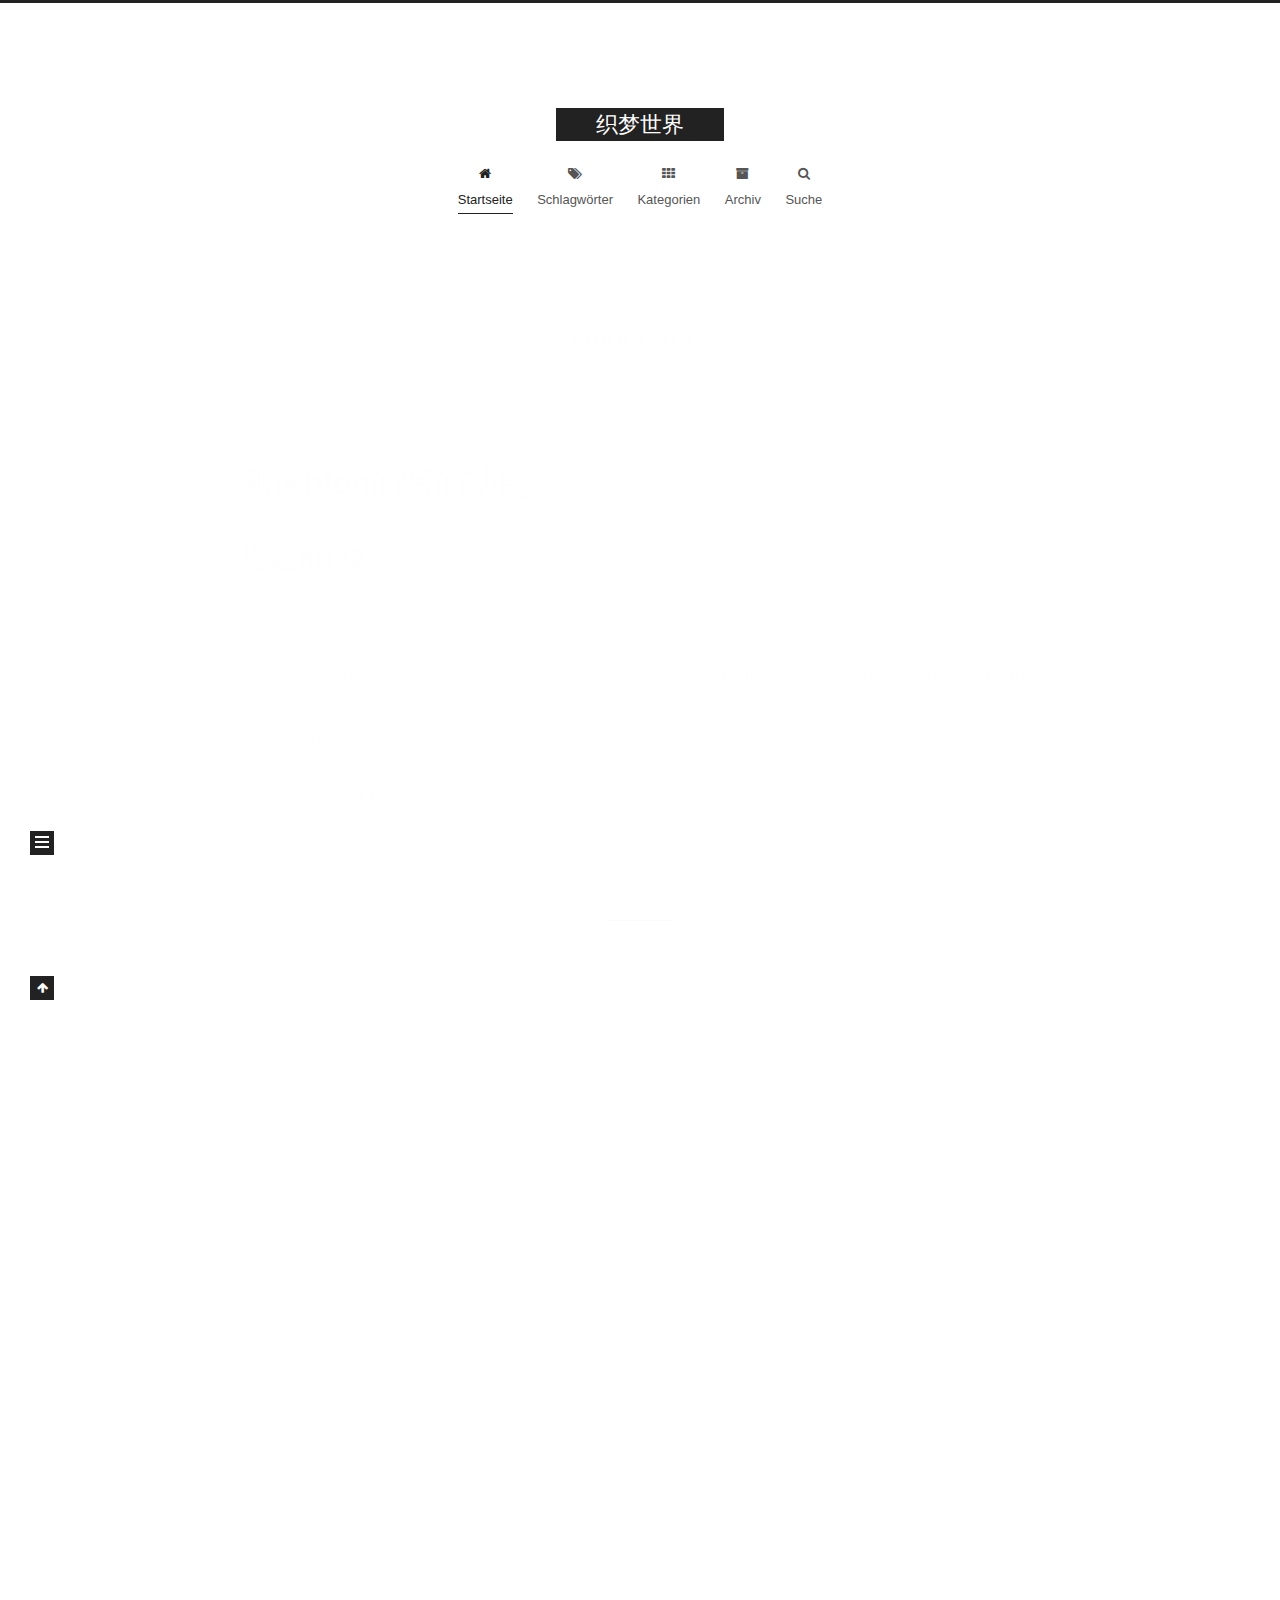
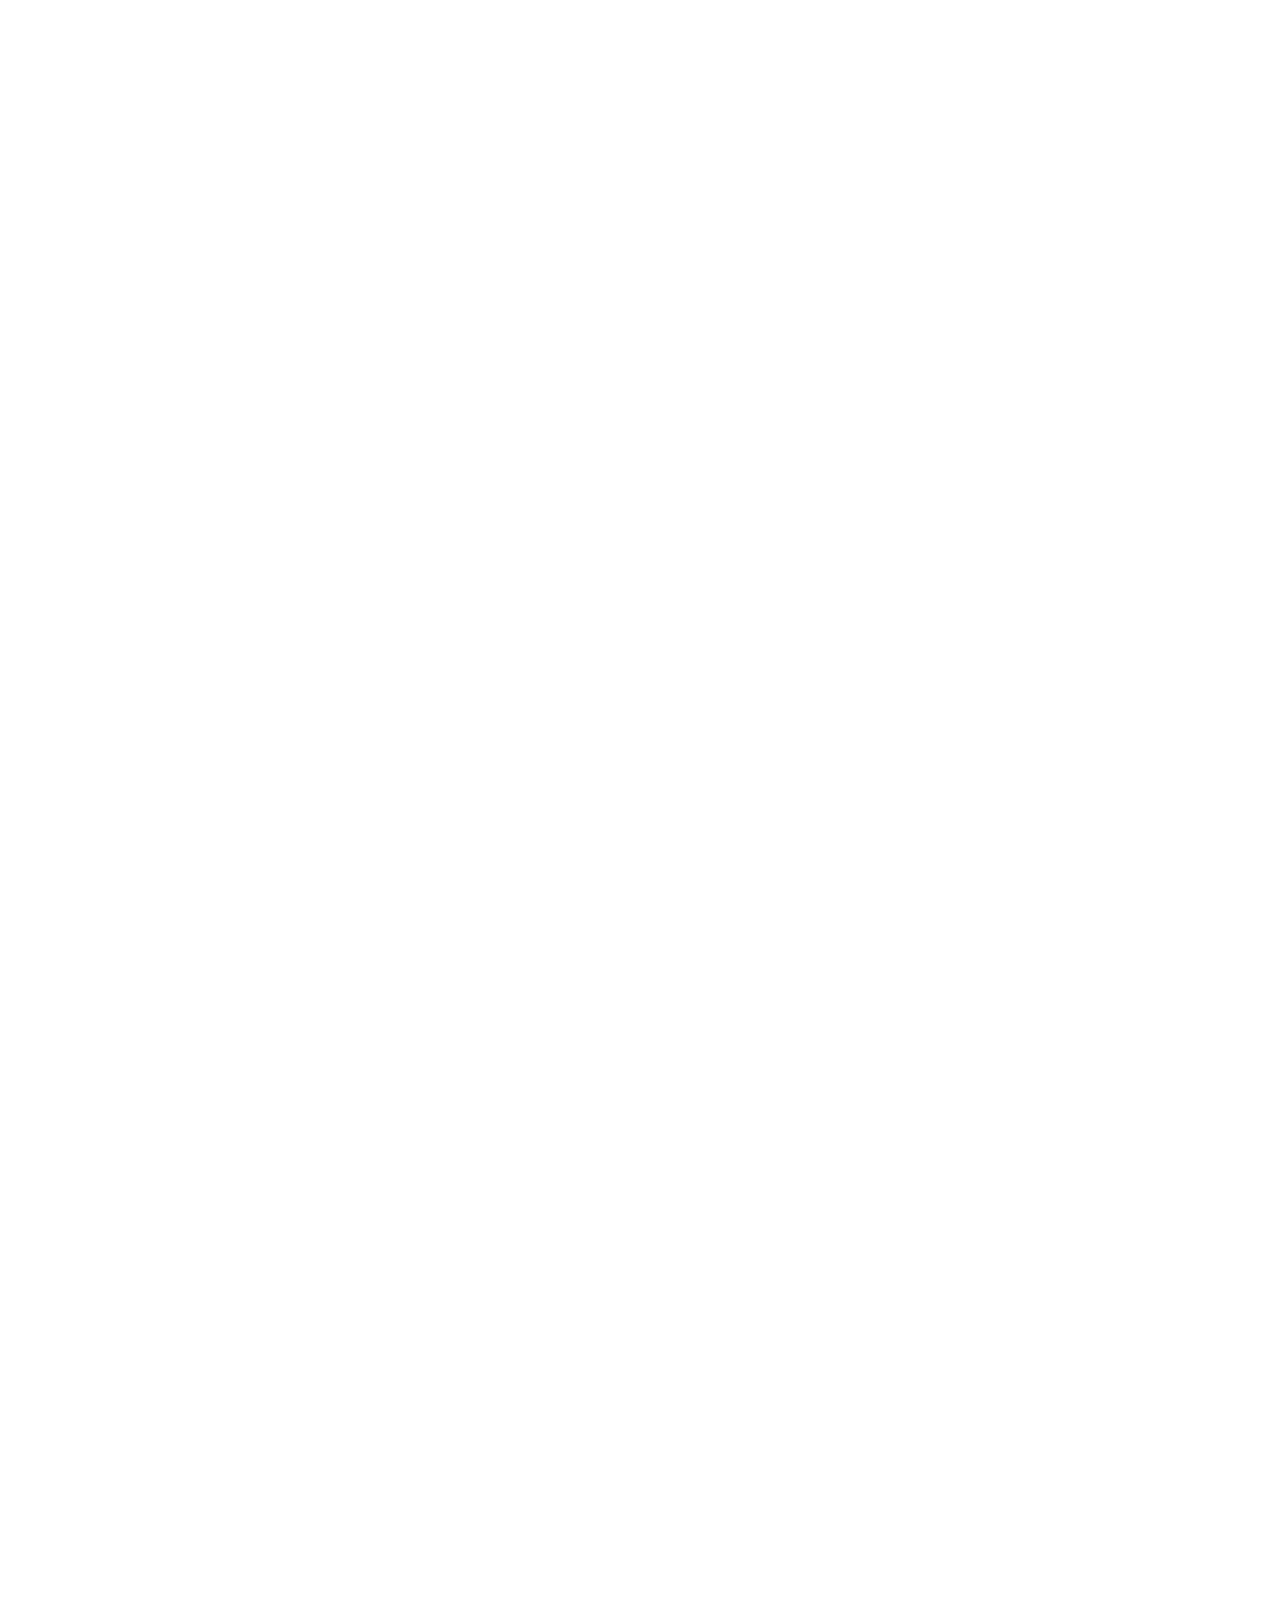
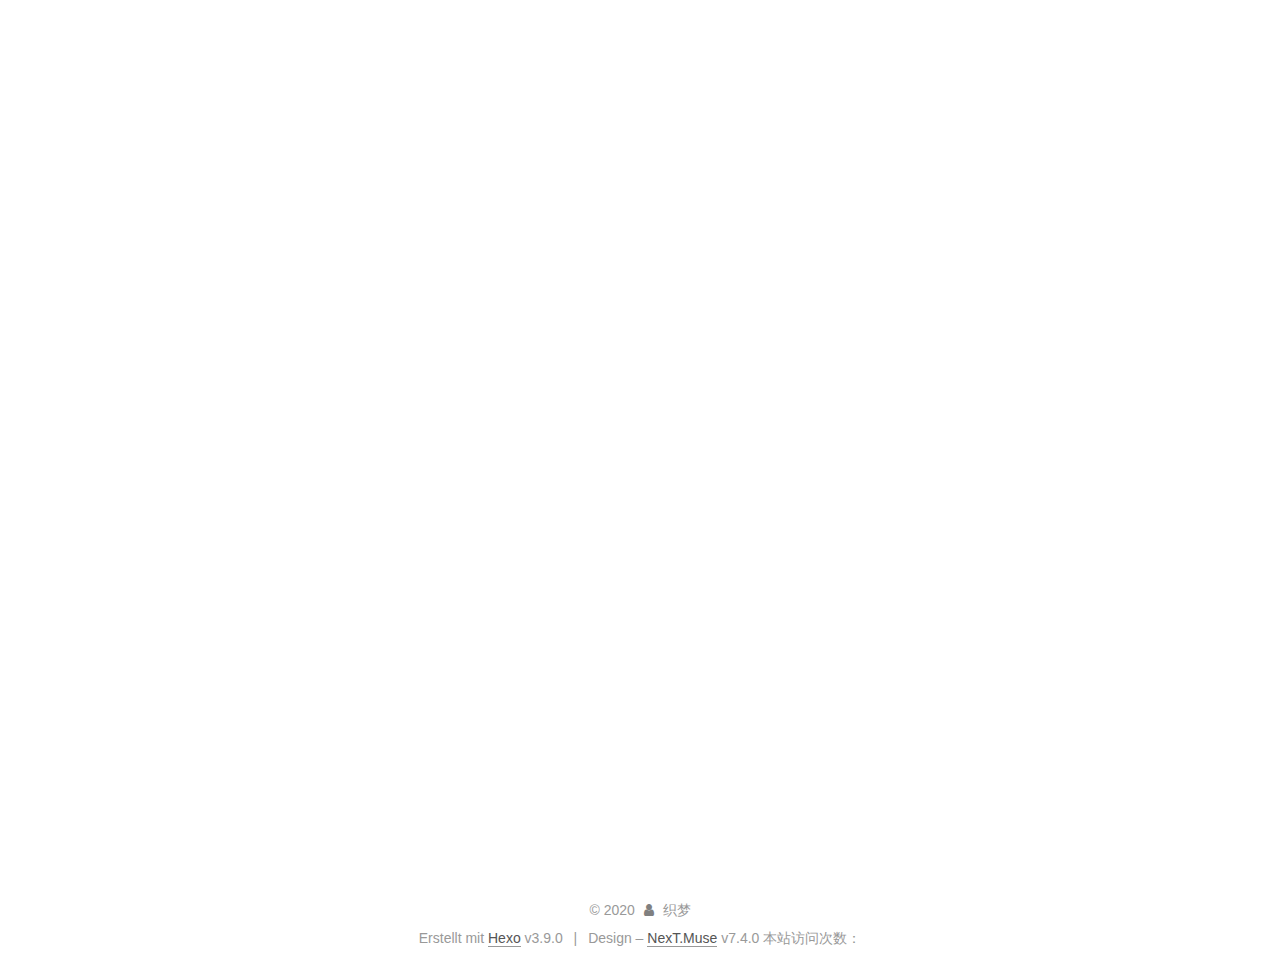
==== commit eb7d0d5f: "Site updated: 2020-03-09 10:55:37" ====
--- a/index.html
+++ b/index.html
@@ -25,7 +25,7 @@
   var NexT = window.NexT || {};
   var CONFIG = {
     root: '/',
-    scheme: 'Pisces',
+    scheme: 'Muse',
     version: '7.4.0',
     exturl: false,
     sidebar: {"position":"left","display":"post","offset":12,"onmobile":false},
@@ -194,6 +194,8 @@
     
   </ul>
 
+    
+
 </nav>
   <div class="site-search">
     <div class="popup search-popup">
@@ -229,8 +231,6 @@
     <main id="main" class="main">
       <div class="main-inner">
         <div class="content-wrap">
-            
-
           <div id="content" class="content">
             
   <div id="posts" class="posts-expand">
@@ -244,7 +244,7 @@
     <span hidden itemprop="author" itemscope itemtype="http://schema.org/Person">
       <meta itemprop="name" content="织梦">
       <meta itemprop="description" content="">
-      <meta itemprop="image" content="/uploads/avatar.gif#/images/avatar.gif">
+      <meta itemprop="image" content="/uploads/avatar.gif">
     </span>
 
     <span hidden itemprop="publisher" itemscope itemtype="http://schema.org/Organization">
@@ -333,7 +333,7 @@
     <span hidden itemprop="author" itemscope itemtype="http://schema.org/Person">
       <meta itemprop="name" content="织梦">
       <meta itemprop="description" content="">
-      <meta itemprop="image" content="/uploads/avatar.gif#/images/avatar.gif">
+      <meta itemprop="image" content="/uploads/avatar.gif">
     </span>
 
     <span hidden itemprop="publisher" itemscope itemtype="http://schema.org/Organization">
@@ -426,7 +426,7 @@
     <span hidden itemprop="author" itemscope itemtype="http://schema.org/Person">
       <meta itemprop="name" content="织梦">
       <meta itemprop="description" content="">
-      <meta itemprop="image" content="/uploads/avatar.gif#/images/avatar.gif">
+      <meta itemprop="image" content="/uploads/avatar.gif">
     </span>
 
     <span hidden itemprop="publisher" itemscope itemtype="http://schema.org/Organization">
@@ -567,7 +567,7 @@
       <div class="site-overview-wrap sidebar-panel">
         <div class="site-author motion-element" itemprop="author" itemscope itemtype="http://schema.org/Person">
     <img class="site-author-image" itemprop="image"
-      src="/uploads/avatar.gif#/images/avatar.gif"
+      src="/uploads/avatar.gif"
       alt="织梦">
   <p class="site-author-name" itemprop="name">织梦</p>
   <div class="site-description" itemprop="description"></div>
@@ -606,7 +606,7 @@
 </div>
   <div class="powered-by">Erstellt mit  <a href="https://hexo.io" class="theme-link" rel="noopener" target="_blank">Hexo</a> v3.9.0</div>
   <span class="post-meta-divider">|</span>
-  <div class="theme-info">Design – <a href="https://theme-next.org" class="theme-link" rel="noopener" target="_blank">NexT.Pisces</a> v7.4.0</div>
+  <div class="theme-info">Design – <a href="https://theme-next.org" class="theme-link" rel="noopener" target="_blank">NexT.Muse</a> v7.4.0</div>
 
 <span id="busuanzi_container_site_uv">
   本站访问次数：<span class="busuanzi-value" id="busuanzi_value_site_pv"></span>
@@ -640,7 +640,7 @@
   <script src="/lib/velocity/velocity.min.js?v=1.2.1"></script>
   <script src="/lib/velocity/velocity.ui.min.js?v=1.2.1"></script>
 <script src="/js/utils.js?v=7.4.0"></script><script src="/js/motion.js?v=7.4.0"></script>
-<script src="/js/schemes/pisces.js?v=7.4.0"></script>
+<script src="/js/schemes/muse.js?v=7.4.0"></script>
 <script src="/js/next-boot.js?v=7.4.0"></script>
 
 
--- a/css/main.css
+++ b/css/main.css
@@ -151,7 +151,7 @@
   color: #fff;
 }
 body {
-  background: #f5f7f9;
+  background: #fff;
   color: #555;
   font-family: 'Lato', "PingFang SC", "Microsoft YaHei", sans-serif;
   font-size: 1em;
@@ -356,30 +356,30 @@
 .header-inner {
   margin: 0 auto;
   padding: 100px 0 70px;
-  width: calc(100% - 20px);
+  width: 700px;
 }
 @media (min-width: 1200px) {
   .container .header-inner {
-    width: 1160px;
+    width: 800px;
   }
 }
 @media (min-width: 1600px) {
   .container .header-inner {
-    width: 73%;
+    width: 900px;
   }
 }
 .main-inner {
   margin: 0 auto;
-  width: calc(100% - 20px);
+  width: 700px;
 }
 @media (min-width: 1200px) {
   .container .main-inner {
-    width: 1160px;
+    width: 800px;
   }
 }
 @media (min-width: 1600px) {
   .container .main-inner {
-    width: 73%;
+    width: 900px;
   }
 }
 .footer {
@@ -388,16 +388,16 @@
 .footer-inner {
   box-sizing: border-box;
   margin: 0 auto;
-  width: calc(100% - 20px);
+  width: 700px;
 }
 @media (min-width: 1200px) {
   .container .footer-inner {
-    width: 1160px;
+    width: 800px;
   }
 }
 @media (min-width: 1600px) {
   .container .footer-inner {
-    width: 73%;
+    width: 900px;
   }
 }
 pre,
@@ -826,10 +826,10 @@
   color: #d9534f;
 }
 .btn {
-  background: #fff;
-  border: 2px solid #555;
-  border-radius: 2px;
-  color: #555;
+  background: #222;
+  border: 2px solid #222;
+  border-radius: 0;
+  color: #fff;
   display: inline-block;
   font-size: 0.875em;
   line-height: 2;
@@ -841,9 +841,9 @@
   transition-property: background-color;
 }
 .btn:hover {
-  background: #222;
+  background: #fff;
   border-color: #222;
-  color: #fff;
+  color: #222;
 }
 .btn + .btn {
   margin: 0 0 8px 8px;
@@ -949,9 +949,9 @@
   margin: 0.1em 0.2em;
 }
 .comment-button-group .comment-button.active {
-  background: #222;
+  background: #fff;
   border-color: #222;
-  color: #fff;
+  color: #222;
 }
 .comment-position {
   display: none;
@@ -978,7 +978,7 @@
   cursor: pointer;
   font-size: 12px;
   left: 30px;
-  opacity: 0.6;
+  opacity: 1;
   padding: 0 6px;
   position: fixed;
   text-align: center;
@@ -993,10 +993,10 @@
   display: none;
 }
 .back-to-top:hover {
-  color: #fc6423;
+  color: #87daff;
 }
 .back-to-top.back-to-top-on {
-  bottom: 30px;
+  bottom: 19px;
 }
 @media (max-width: 991px) {
   .back-to-top {
@@ -1050,7 +1050,7 @@
   vertical-align: top;
 }
 .site-subtitle {
-  color: #ddd;
+  color: #999;
   font-size: 0.8125em;
   margin-top: 10px;
 }
@@ -1648,23 +1648,23 @@
   display: inline-block;
 }
 .site-author-image {
-  border: 1px solid #eee;
+  border: 2px solid #333;
   display: block;
   height: auto;
   margin: 0 auto;
-  max-width: 120px;
+  max-width: 96px;
   padding: 2px;
 }
 .site-author-name {
-  color: #222;
-  font-weight: 600;
-  margin: 0;
+  color: #f5f5f5;
+  font-weight: normal;
+  margin: 5px 0 0;
   text-align: center;
 }
 .site-description {
   color: #999;
-  font-size: 0.8125em;
-  margin-top: 0;
+  font-size: 1em;
+  margin-top: 5px;
   text-align: center;
 }
 .links-of-author {
@@ -1681,7 +1681,7 @@
 }
 .links-of-author a::before,
 .links-of-author span.exturl::before {
-  background: #20ffff;
+  background: #b8770b;
   border-radius: 50%;
   content: ' ';
   display: inline-block;
@@ -1778,14 +1778,14 @@
   margin-left: 10px;
 }
 .sidebar-nav li:hover {
-  color: #fc6423;
+  color: #f5f5f5;
 }
 .sidebar-nav .sidebar-nav-active {
-  border-bottom-color: #fc6423;
-  color: #fc6423;
+  border-bottom-color: #87daff;
+  color: #87daff;
 }
 .sidebar-nav .sidebar-nav-active:hover {
-  color: #fc6423;
+  color: #87daff;
 }
 .sidebar-panel {
   display: none;
@@ -1826,7 +1826,7 @@
   margin-top: 0;
 }
 .sidebar-toggle:hover .sidebar-toggle-line {
-  background: #fc6423;
+  background: #87daff;
 }
 .post-toc-wrap {
   overflow-x: hidden;
@@ -1848,13 +1848,13 @@
   transition-delay: 0s;
   transition-duration: 0.2s;
   transition-timing-function: ease-in-out;
+  border-bottom-color: #555;
+  color: #999;
+  transition-property: all;
+}
+.post-toc ol a:hover {
   border-bottom-color: #ccc;
-  color: #666;
-  transition-property: all;
-}
-.post-toc ol a:hover {
-  border-bottom-color: #000;
-  color: #000;
+  color: #ccc;
 }
 .post-toc .nav-item {
   overflow: hidden;
@@ -1875,14 +1875,14 @@
   display: block;
 }
 .post-toc .nav .active > a {
-  border-bottom-color: #fc6423;
-  color: #fc6423;
+  border-bottom-color: #87daff;
+  color: #87daff;
 }
 .post-toc .nav .active-current > a {
-  color: #fc6423;
+  color: #87daff;
 }
 .post-toc .nav .active-current > a:hover {
-  color: #fc6423;
+  color: #87daff;
 }
 .site-state {
   display: flex;
@@ -1894,7 +1894,7 @@
   white-space: nowrap;
 }
 .site-state-item {
-  border-left: 1px solid #eee;
+  border-left: 1px solid #333;
   padding: 0 15px;
 }
 .site-state-item:first-child {
@@ -1906,13 +1906,13 @@
 .site-state-item-count {
   color: inherit;
   display: block;
-  font-size: 1em;
+  font-size: 1.25em;
   font-weight: 600;
   text-align: center;
 }
 .site-state-item-name {
-  color: #999;
-  font-size: 0.8125em;
+  color: inherit;
+  font-size: 0.875em;
 }
 .footer {
   color: #999;
@@ -2305,367 +2305,130 @@
 .tag-cloud a:hover {
   color: #222 !important;
 }
-.header {
+@media (max-width: 767px) {
+  .header-inner,
+  .container .main-inner,
+  .footer-inner {
+    width: auto;
+  }
+}
+@media (max-width: 767px) {
+  .header-inner {
+    padding: 50px 0 35px;
+  }
+}
+embed {
+  display: block;
+  margin: 0 auto 25px auto;
+}
+.custom-logo .site-meta-headline {
+  text-align: center;
+}
+.custom-logo .brand {
+  background: none;
+}
+.custom-logo .site-title {
+  color: #222;
+  margin: 10px auto 0;
+}
+.custom-logo .site-title a {
+  border: 0;
+}
+.custom-logo-image {
+  background: #fff;
   margin: 0 auto;
-  position: relative;
-  width: calc(100% - 20px);
-}
-@media (min-width: 1200px) {
-  .header {
-    width: 1160px;
-  }
-}
-@media (min-width: 1600px) {
-  .header {
-    width: 73%;
-  }
-}
-@media (max-width: 991px) {
-  .header {
-    width: auto;
-  }
-}
-.header-inner {
-  background: #fff;
-  border-radius: initial;
-  box-shadow: initial;
-  overflow: hidden;
-  padding: 0;
-  position: absolute;
-  top: 0;
-  width: 240px;
-}
-@media (min-width: 1200px) {
-  .container .header-inner {
-    width: 240px;
-  }
-}
-@media (max-width: 991px) {
-  .header-inner {
-    border-radius: initial;
-    position: relative;
-    width: auto;
-  }
-}
-.main::before,
-.main::after {
-  content: ' ';
-  display: table;
-}
-.main::after {
-  clear: both;
-}
-@media (max-width: 991px) {
-  .container .main-inner {
-    width: auto;
-  }
-}
-.content-wrap {
-  background: #fff;
-  border-radius: initial;
-  box-shadow: initial;
-  box-sizing: border-box;
-  float: right;
-  min-height: 700px;
-  padding: 40px;
-  width: calc(100% - 252px);
-}
-@media (min-width: 768px) and (max-width: 991px) {
-  .content-wrap {
-    border-radius: initial;
-    padding: 20px;
+  max-width: 150px;
+  padding: 5px;
+}
+@media (max-width: 767px) {
+  .site-nav {
+    background: #fff;
+    border-bottom: 1px solid #ddd;
+    left: 0;
+    margin: 0;
+    padding: 0;
     width: 100%;
-  }
+    z-index: 1030;
+  }
+}
+.site-nav-toggle {
+  top: 50px;
 }
 @media (max-width: 767px) {
-  .content-wrap {
-    border-radius: initial;
-    min-height: auto;
-    padding: 20px;
-    width: 100%;
-  }
-}
-.sidebar {
-  background: #f5f7f9;
-  box-shadow: none;
-  float: left;
-  position: static;
-  width: 240px;
-}
-@media (max-width: 991px) {
-  .sidebar {
-    display: none;
-  }
-}
-.sidebar-toggle {
-  display: none;
-}
-.footer-inner {
-  padding-left: 260px;
-}
-@media (max-width: 991px) {
-  .footer-inner {
-    padding: 0;
-    width: auto;
-  }
-}
-.back-to-top {
-  left: auto;
-  right: 30px;
-}
-@media (max-width: 991px) {
-  .back-to-top {
-    right: 20px;
-  }
-}
-.site-brand-container {
-  position: relative;
-}
-.site-meta {
-  background: #222;
-  color: #fff;
-  padding: 20px 0;
-}
-@media (max-width: 991px) {
-  .site-meta {
-    box-shadow: 0 0 16px rgba(0,0,0,0.5);
-  }
-}
-.brand {
-  background: none;
-  padding: 0;
-}
-.brand:hover {
-  color: #fff;
-}
-.site-subtitle {
-  font-weight: initial;
-  margin: 10px 10px 0;
-}
-.custom-logo-image {
-  margin-top: 20px;
-}
-@media (max-width: 991px) {
-  .custom-logo-image {
-    display: none;
-  }
-}
-.site-nav-toggle {
-  left: 20px;
-  top: 50%;
-  transform: translateY(-50%);
-}
-@media (min-width: 768px) and (max-width: 991px) {
-  .site-nav-toggle {
-    display: block;
-  }
-}
-.site-nav {
-  border-top: none;
-}
-@media (min-width: 768px) and (max-width: 991px) {
-  .site-nav {
-    display: none;
+  .menu {
+    text-align: left;
   }
 }
 .menu-item-active a,
 .menu .menu-item a:hover,
 .menu .menu-item span.exturl:hover {
-  background: #f9f9f9;
-  border-bottom-color: #fff;
-}
-.menu-item-active a::after,
-.menu .menu-item a:hover::after,
-.menu .menu-item span.exturl:hover::after {
-  background-color: #bbb;
-  border-radius: 50%;
-  content: ' ';
-  height: 6px;
-  margin-top: -3px;
-  position: absolute;
-  right: 15px;
-  top: 50%;
-  width: 6px;
-}
-.menu .menu-item {
-  display: block;
-  margin: 0;
-}
-.menu .menu-item a,
-.menu .menu-item span.exturl {
-  box-sizing: border-box;
-  line-height: inherit;
-  padding: 5px 20px;
-  position: relative;
-  text-align: left;
-  transition-property: background-color;
-  transition-delay: 0s;
-  transition-duration: 0.2s;
-  transition-timing-function: ease-in-out;
+  border-bottom-color: #222;
+  color: #222;
+}
+@media (max-width: 767px) {
+  .menu-item-active a,
+  .menu .menu-item a:hover,
+  .menu .menu-item span.exturl:hover {
+    border-bottom: 1px dotted #ddd;
+  }
+}
+@media (max-width: 767px) {
+  .menu .menu-item {
+    display: block;
+    margin: 0 10px;
+    vertical-align: top;
+  }
+}
+.menu .menu-item .badge {
+  background-color: #eee;
+  display: inline-block;
+  font-weight: 700;
+  line-height: 1;
+  margin-left: 5px;
+  padding: 1px 4px;
+  text-align: center;
+  white-space: nowrap;
+}
+@media (max-width: 767px) {
+  .menu .menu-item .badge {
+    float: right;
+    margin: 0.35em 0 0 0;
+  }
+}
+@media (max-width: 767px) {
+  .menu .menu-item br {
+    display: none;
+  }
+}
+@media (max-width: 767px) {
+  .menu .menu-item a,
+  .menu .menu-item span.exturl {
+    padding: 5px 10px;
+  }
 }
 @media (hover: none) {
   .menu .menu-item a:hover,
   .menu .menu-item span.exturl:hover {
-    background: none;
-  }
-}
-.menu .menu-item .badge {
-  background-color: #ccc;
-  border-radius: 10px;
-  color: #fff;
-  display: inline-block;
-  float: right;
-  font-weight: 700;
-  line-height: 1;
-  margin: 0.35em 0 0 0;
-  padding: 2px 5px;
-  text-align: center;
-  text-shadow: 1px 1px 0 rgba(0,0,0,0.1);
-  vertical-align: middle;
-  white-space: nowrap;
-}
-.menu .menu-item br {
-  display: none;
-}
-.btn-bar {
-  background-color: #fff;
-}
-.sub-menu {
-  background: #fff;
-  border-bottom: 1px solid #ddd;
-  margin: 0;
-  padding: 6px 0;
-}
-.sub-menu .menu-item {
-  display: inline-block;
-}
-.sub-menu .menu-item a,
-.sub-menu .menu-item span.exturl {
-  margin: 5px 10px;
-  padding: initial;
-}
-.sub-menu .menu-item a:hover,
-.sub-menu .menu-item span.exturl:hover {
-  background: initial;
-  color: #fc6423;
-}
-.sub-menu .menu-item-active a {
-  background: #fff;
-  border-bottom-color: #fc6423;
-  color: #fc6423;
-}
-.sub-menu .menu-item-active a:hover {
-  background: #fff;
-  border-bottom-color: #fc6423;
-}
-.sub-menu .menu-item-active a::after {
-  content: initial;
+    border-bottom-color: transparent !important;
+  }
+}
+@media (min-width: 768px) and (max-width: 991px) {
+  .menu .menu-item .fa {
+    width: 100%;
+  }
+}
+@media (min-width: 992px) {
+  .menu .menu-item .fa {
+    width: 100%;
+  }
 }
 .sidebar {
-  bottom: auto;
-  right: auto;
-}
-.sidebar a,
-.sidebar span.exturl {
-  color: #555;
-}
-.sidebar a:hover,
-.sidebar span.exturl:hover {
-  border-bottom-color: #222;
-  color: #222;
-}
-.sidebar-inner {
-  background: #fff;
-  border-radius: initial;
-  box-shadow: initial;
-  box-sizing: border-box;
-  color: #555;
-  width: 240px;
-  opacity: 0;
-}
-.sidebar-inner.affix {
-  position: fixed;
-  top: 12px;
-}
-.sidebar-inner.affix-bottom {
-  position: absolute;
-}
-.site-author::before,
-.site-author::after {
-  content: ' ';
-  display: table;
-}
-.site-author::after {
-  clear: both;
-}
-.site-state-item {
-  padding: 0 10px;
-}
-.feed-link,
-.chat {
-  border-bottom: 1px dotted #ccc;
-  border-top: 1px dotted #ccc;
-  text-align: center;
-}
-.feed-link a,
-.chat a {
-  border: 0;
-  color: #fc6423;
-  display: block;
-}
-.feed-link a:hover,
-.chat a:hover {
-  background: none;
-  border: 0;
-  color: #e34603;
-}
-.feed-link a:hover .fa,
-.chat a:hover .fa {
-  color: #e34603;
-}
-.links-of-author {
-  display: flex;
-  flex-wrap: wrap;
-  justify-content: center;
-}
-.links-of-author-item {
-  margin: 5px 0 0;
-  width: 50%;
-}
-.links-of-author-item a,
-.links-of-author-item span.exturl {
-  box-sizing: border-box;
-  display: inline-block;
-  margin-bottom: 0;
-  margin-right: 0;
-  max-width: 216px;
-  overflow: hidden;
-  padding: 0 5px;
-  text-overflow: ellipsis;
-  white-space: nowrap;
-}
-.links-of-author-item a,
-.links-of-author-item span.exturl {
-  border-bottom: none;
-  display: block;
-  text-decoration: none;
-}
-.links-of-author-item a::before,
-.links-of-author-item span.exturl::before {
-  display: none;
-}
-.links-of-author-item a:hover,
-.links-of-author-item span.exturl:hover {
-  background: #eee;
-  border-radius: 4px;
-}
-.links-of-author-item .fa {
-  margin-right: 2px;
-}
-.links-of-blogroll {
-  padding: 3px 0 0;
-  text-align: center;
-}
-.links-of-blogroll-item {
-  padding: 0;
-}
+  left: -320px;
+}
+.sidebar.sidebar-active {
+  left: 0;
+}
+.sidebar {
+  transition: all 0.4s;
+  width: 320px;
+}
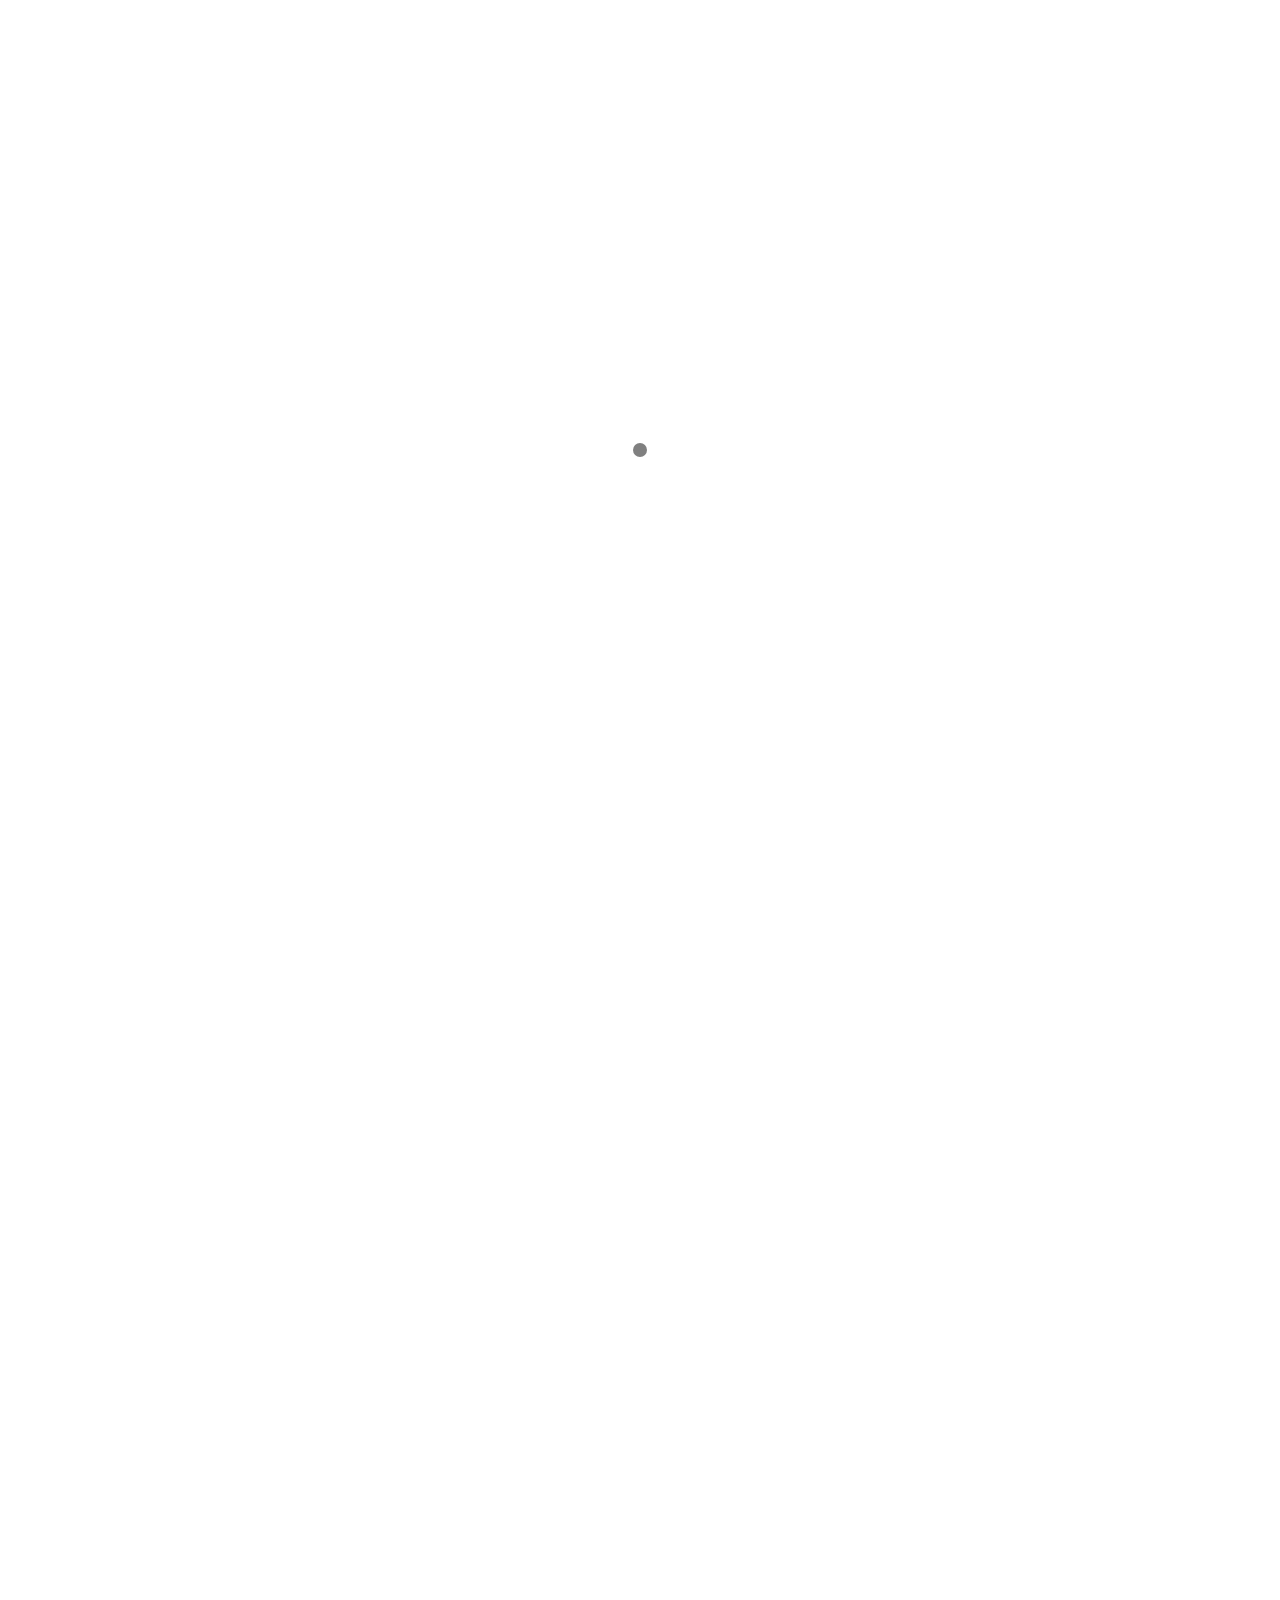
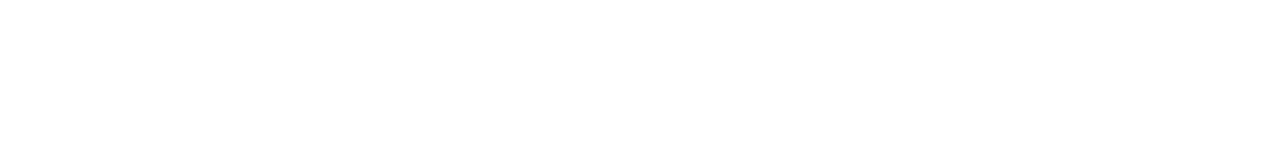
==== commit cab0ec87: "Site updated: 2020-03-09 11:08:35" ====
--- a/index.html
+++ b/index.html
@@ -1,679 +1,220 @@
+
 <!DOCTYPE html>
-
-
-
-
-
-<html lang="zh">
-<head>
-  <meta charset="UTF-8">
-<meta name="viewport" content="width=device-width, initial-scale=1, maximum-scale=2">
-<meta name="theme-color" content="#222">
-<meta name="generator" content="Hexo 3.9.0">
-  <link rel="apple-touch-icon" sizes="180x180" href="/images/apple-touch-icon-next.png?v=7.4.0">
-  <link rel="icon" type="image/png" sizes="32x32" href="/images/favicon-32x32-next.png?v=7.4.0">
-  <link rel="icon" type="image/png" sizes="16x16" href="/images/favicon-16x16-next.png?v=7.4.0">
-  <link rel="mask-icon" href="/images/logo.svg?v=7.4.0" color="#222">
-
-<link rel="stylesheet" href="/css/main.css?v=7.4.0">
-
-
-<link rel="stylesheet" href="/lib/font-awesome/css/font-awesome.min.css?v=4.7.0">
-
-
-<script id="hexo-configurations">
-  var NexT = window.NexT || {};
-  var CONFIG = {
-    root: '/',
-    scheme: 'Muse',
-    version: '7.4.0',
-    exturl: false,
-    sidebar: {"position":"left","display":"post","offset":12,"onmobile":false},
-    copycode: {"enable":false,"show_result":false,"style":null},
-    back2top: {"enable":true,"sidebar":false,"scrollpercent":false},
-    bookmark: {"enable":false,"color":"#222","save":"auto"},
-    fancybox: false,
-    mediumzoom: false,
-    lazyload: false,
-    pangu: false,
-    algolia: {
-      appID: '',
-      apiKey: '',
-      indexName: '',
-      hits: {"per_page":10},
-      labels: {"input_placeholder":"Search for Posts","hits_empty":"We didn't find any results for the search: ${query}","hits_stats":"${hits} results found in ${time} ms"}
-    },
-    localsearch: {"enable":true,"trigger":"auto","top_n_per_article":1,"unescape":false,"preload":false},
-    path: '',
-    motion: {"enable":true,"async":false,"transition":{"post_block":"fadeIn","post_header":"slideDownIn","post_body":"slideDownIn","coll_header":"slideLeftIn","sidebar":"slideUpIn"}},
-    translation: {
-      copy_button: 'Kopieren',
-      copy_success: 'Kopiert',
-      copy_failure: 'Kopieren fehlgeschlagen'
-    },
-    sidebarPadding: 40
-  };
-</script>
-
-  <meta property="og:type" content="website">
-<meta property="og:title" content="织梦世界">
-<meta property="og:url" content="http://hmbool.github.io/index.html">
-<meta property="og:site_name" content="织梦世界">
-<meta property="og:locale" content="zh">
-<meta name="twitter:card" content="summary">
-<meta name="twitter:title" content="织梦世界">
-  <link rel="canonical" href="http://hmbool.github.io/">
-
-
-<script id="page-configurations">
-  // https://hexo.io/docs/variables.html
-  CONFIG.page = {
-    sidebar: "",
-    isHome: true,
-    isPost: false,
-    isPage: false,
-    isArchive: false
-  };
-</script>
-
-  <title>织梦世界</title>
-  
-
-
-
-
-
-
-
-
-  <noscript>
-  <style>
-  .use-motion .brand,
-  .use-motion .menu-item,
-  .sidebar-inner,
-  .use-motion .post-block,
-  .use-motion .pagination,
-  .use-motion .comments,
-  .use-motion .post-header,
-  .use-motion .post-body,
-  .use-motion .collection-header { opacity: initial; }
-
-  .use-motion .logo,
-  .use-motion .site-title,
-  .use-motion .site-subtitle {
-    opacity: initial;
-    top: initial;
-  }
-
-  .use-motion .logo-line-before i { left: initial; }
-  .use-motion .logo-line-after i { right: initial; }
-  </style>
-</noscript>
-
+<html lang="zh" class="loading">
+<head><meta name="generator" content="Hexo 3.9.0">
+    <meta charset="UTF-8">
+    <meta http-equiv="X-UA-Compatible" content="IE=edge,chrome=1">
+    <meta name="viewport" content="width=device-width, minimum-scale=1.0, maximum-scale=1.0, user-scalable=no">
+    <title>织梦世界</title>
+    <meta name="apple-mobile-web-app-capable" content="yes">
+    <meta name="apple-mobile-web-app-status-bar-style" content="black-translucent">
+    <meta name="google" content="notranslate">
+    <meta name="keywords" content="Fechin,"> 
+    
+    <meta name="author" content="织梦"> 
+    <link rel="alternative" href="atom.xml" title="织梦世界" type="application/atom+xml"> 
+    <link rel="icon" href="/img/favicon.png"> 
+    
+    <link rel="stylesheet" href="/css/diaspora.css">
+	<script async src="//pagead2.googlesyndication.com/pagead/js/adsbygoogle.js"></script>
+    <script>
+         (adsbygoogle = window.adsbygoogle || []).push({
+              google_ad_client: "ca-pub-8691406134231910",
+              enable_page_level_ads: true
+         });
+    </script>
+    <script async custom-element="amp-auto-ads" src="https://cdn.ampproject.org/v0/amp-auto-ads-0.1.js">
+    </script>
 </head>
-
-<body itemscope itemtype="http://schema.org/WebPage" lang="zh">
-  <div class="container use-motion">
-    <div class="headband"></div>
-
-    <header id="header" class="header" itemscope itemtype="http://schema.org/WPHeader">
-      <div class="header-inner"><div class="site-brand-container">
-  <div class="site-meta">
-
-    <div>
-      <a href="/" class="brand" rel="start">
-        <span class="logo-line-before"><i></i></span>
-        <span class="site-title">织梦世界</span>
-        <span class="logo-line-after"><i></i></span>
-      </a>
-    </div>
-  </div>
-
-  <div class="site-nav-toggle">
-    <button aria-label="Navigationsleiste an/ausschalten">
-      <span class="btn-bar"></span>
-      <span class="btn-bar"></span>
-      <span class="btn-bar"></span>
-    </button>
-  </div>
-</div>
-
-
-<nav class="site-nav">
-  
-  <ul id="menu" class="menu">
-      
-      
-      
-        
-        <li class="menu-item menu-item-home">
-      
-    
-
-    <a href="/" rel="section"><i class="menu-item-icon fa fa-fw fa-home"></i> <br>Startseite</a>
-
-  </li>
-      
-      
-      
-        
-        <li class="menu-item menu-item-tags">
-      
-    
-
-    <a href="/tags/" rel="section"><i class="menu-item-icon fa fa-fw fa-tags"></i> <br>Schlagwörter</a>
-
-  </li>
-      
-      
-      
-        
-        <li class="menu-item menu-item-categories">
-      
-    
-
-    <a href="/categories/" rel="section"><i class="menu-item-icon fa fa-fw fa-th"></i> <br>Kategorien</a>
-
-  </li>
-      
-      
-      
-        
-        <li class="menu-item menu-item-archives">
-      
-    
-
-    <a href="/archives/" rel="section"><i class="menu-item-icon fa fa-fw fa-archive"></i> <br>Archiv</a>
-
-  </li>
-      <li class="menu-item menu-item-search">
-        <a href="javascript:;" class="popup-trigger">
-        
-          <i class="menu-item-icon fa fa-search fa-fw"></i> <br>Suche</a>
-      </li>
-    
-  </ul>
-
-    
-
-</nav>
-  <div class="site-search">
-    <div class="popup search-popup">
-    <div class="search-header">
-  <span class="search-icon">
-    <i class="fa fa-search"></i>
-  </span>
-  <div class="search-input-container">
-    <input autocomplete="off" autocorrect="off" autocapitalize="none"
-           placeholder="Suche..." spellcheck="false"
-           type="text" id="search-input">
-  </div>
-  <span class="popup-btn-close">
-    <i class="fa fa-times-circle"></i>
-  </span>
-</div>
-<div id="search-result"></div>
-
-</div>
-<div class="search-pop-overlay"></div>
-
-  </div>
-</div>
-    </header>
-
-    
-  <div class="back-to-top">
-    <i class="fa fa-arrow-up"></i>
-    <span>0%</span>
-  </div>
-
-
-    <main id="main" class="main">
-      <div class="main-inner">
-        <div class="content-wrap">
-          <div id="content" class="content">
-            
-  <div id="posts" class="posts-expand">
-        <article itemscope itemtype="http://schema.org/Article">
-  
-  
-  
-  <div class="post-block home">
-    <link itemprop="mainEntityOfPage" href="http://hmbool.github.io/2020/03/09/test/">
-
-    <span hidden itemprop="author" itemscope itemtype="http://schema.org/Person">
-      <meta itemprop="name" content="织梦">
-      <meta itemprop="description" content="">
-      <meta itemprop="image" content="/uploads/avatar.gif">
-    </span>
-
-    <span hidden itemprop="publisher" itemscope itemtype="http://schema.org/Organization">
-      <meta itemprop="name" content="织梦世界">
-    </span>
-      <header class="post-header">
-        <h1 class="post-title" itemprop="name headline">
-            
-            <a href="/2020/03/09/test/" class="post-title-link" itemprop="url">Unbenannt</a>
-          
-        </h1>
-
-        <div class="post-meta">
-            <span class="post-meta-item">
-              <span class="post-meta-item-icon">
-                <i class="fa fa-calendar-o"></i>
-              </span>
-              <span class="post-meta-item-text">Veröffentlicht am</span>
-
-              
-                
-              
-
-              <time title="Erstellt: 2020-03-09 10:41:28" itemprop="dateCreated datePublished" datetime="2020-03-09T10:41:28+08:00">2020-03-09</time>
-            </span>
-          
-            
-
-            
-              <span class="post-meta-item">
-                <span class="post-meta-item-icon">
-                  <i class="fa fa-calendar-check-o"></i>
-                </span>
-                <span class="post-meta-item-text">Bearbeitet am</span>
-                <time title="Geändert am: 2019-09-06 00:09:03" itemprop="dateModified" datetime="2019-09-06T00:09:03+08:00">2019-09-06</time>
-              </span>
-            
-          
-
-          
-
-        </div>
-      </header>
-
-    
-    
-    
-    <div class="post-body" itemprop="articleBody">
-
-      
-          <h1 id="测试blog的写的功能"><a href="#测试blog的写的功能" class="headerlink" title="测试blog的写的功能"></a>测试blog的写的功能</h1><h2 id="搭建aria2"><a href="#搭建aria2" class="headerlink" title="搭建aria2"></a>搭建aria2</h2><ul>
-<li><p>一键搭建Aria2部署  </p>
-<figure class="highlight plain"><table><tr><td class="gutter"><pre><span class="line">1</span><br></pre></td><td class="code"><pre><span class="line">wget -N –no-check-certificate https://raw.githubusercontent.com/ToyoDAdoubiBackup/doubi/master/aria2.sh &amp;&amp; chmod +x aria2.sh</span><br></pre></td></tr></table></figure>
-</li>
-<li><p>然后输入 </p>
-<figure class="highlight plain"><table><tr><td class="gutter"><pre><span class="line">1</span><br></pre></td><td class="code"><pre><span class="line">$./aria2.sh</span><br></pre></td></tr></table></figure>
-
-</li>
-</ul>
-
-        
-      
-    </div>
-
-    
-    
-    
-      <footer class="post-footer">
-          <div class="post-eof"></div>
-        
-      </footer>
-  </div>
-  
-  
-  
-  </article>
-
-    
-        <article itemscope itemtype="http://schema.org/Article">
-  
-  
-  
-  <div class="post-block home">
-    <link itemprop="mainEntityOfPage" href="http://hmbool.github.io/2020/03/09/hello-world/">
-
-    <span hidden itemprop="author" itemscope itemtype="http://schema.org/Person">
-      <meta itemprop="name" content="织梦">
-      <meta itemprop="description" content="">
-      <meta itemprop="image" content="/uploads/avatar.gif">
-    </span>
-
-    <span hidden itemprop="publisher" itemscope itemtype="http://schema.org/Organization">
-      <meta itemprop="name" content="织梦世界">
-    </span>
-      <header class="post-header">
-        <h1 class="post-title" itemprop="name headline">
-            
-            <a href="/2020/03/09/hello-world/" class="post-title-link" itemprop="url">Hello World</a>
-          
-        </h1>
-
-        <div class="post-meta">
-            <span class="post-meta-item">
-              <span class="post-meta-item-icon">
-                <i class="fa fa-calendar-o"></i>
-              </span>
-              <span class="post-meta-item-text">Veröffentlicht am</span>
-
-              
-                
-              
-
-              <time title="Erstellt: 2020-03-09 10:41:28" itemprop="dateCreated datePublished" datetime="2020-03-09T10:41:28+08:00">2020-03-09</time>
-            </span>
-          
-            
-
-            
-              <span class="post-meta-item">
-                <span class="post-meta-item-icon">
-                  <i class="fa fa-calendar-check-o"></i>
-                </span>
-                <span class="post-meta-item-text">Bearbeitet am</span>
-                <time title="Geändert am: 2019-07-18 09:50:51" itemprop="dateModified" datetime="2019-07-18T09:50:51+08:00">2019-07-18</time>
-              </span>
-            
-          
-
-          
-
-        </div>
-      </header>
-
-    
-    
-    
-    <div class="post-body" itemprop="articleBody">
-
-      
-          <p>Welcome to <a href="https://hexo.io/" target="_blank" rel="noopener">Hexo</a>! This is your very first post. Check <a href="https://hexo.io/docs/" target="_blank" rel="noopener">documentation</a> for more info. If you get any problems when using Hexo, you can find the answer in <a href="https://hexo.io/docs/troubleshooting.html" target="_blank" rel="noopener">troubleshooting</a> or you can ask me on <a href="https://github.com/hexojs/hexo/issues" target="_blank" rel="noopener">GitHub</a>.</p>
-<h2 id="Quick-Start"><a href="#Quick-Start" class="headerlink" title="Quick Start"></a>Quick Start</h2><h3 id="Create-a-new-post"><a href="#Create-a-new-post" class="headerlink" title="Create a new post"></a>Create a new post</h3><figure class="highlight bash"><table><tr><td class="gutter"><pre><span class="line">1</span><br></pre></td><td class="code"><pre><span class="line">$ hexo new <span class="string">"My New Post"</span></span><br></pre></td></tr></table></figure>
-
-<p>More info: <a href="https://hexo.io/docs/writing.html" target="_blank" rel="noopener">Writing</a></p>
-<h3 id="Run-server"><a href="#Run-server" class="headerlink" title="Run server"></a>Run server</h3><figure class="highlight bash"><table><tr><td class="gutter"><pre><span class="line">1</span><br></pre></td><td class="code"><pre><span class="line">$ hexo server</span><br></pre></td></tr></table></figure>
-
-<p>More info: <a href="https://hexo.io/docs/server.html" target="_blank" rel="noopener">Server</a></p>
-<h3 id="Generate-static-files"><a href="#Generate-static-files" class="headerlink" title="Generate static files"></a>Generate static files</h3><figure class="highlight bash"><table><tr><td class="gutter"><pre><span class="line">1</span><br></pre></td><td class="code"><pre><span class="line">$ hexo generate</span><br></pre></td></tr></table></figure>
-
-<p>More info: <a href="https://hexo.io/docs/generating.html" target="_blank" rel="noopener">Generating</a></p>
-<h3 id="Deploy-to-remote-sites"><a href="#Deploy-to-remote-sites" class="headerlink" title="Deploy to remote sites"></a>Deploy to remote sites</h3><figure class="highlight bash"><table><tr><td class="gutter"><pre><span class="line">1</span><br></pre></td><td class="code"><pre><span class="line">$ hexo deploy</span><br></pre></td></tr></table></figure>
-
-<p>More info: <a href="https://hexo.io/docs/deployment.html" target="_blank" rel="noopener">Deployment</a></p>
-
-        
-      
-    </div>
-
-    
-    
-    
-      <footer class="post-footer">
-          <div class="post-eof"></div>
-        
-      </footer>
-  </div>
-  
-  
-  
-  </article>
-
-    
-        <article itemscope itemtype="http://schema.org/Article">
-  
-  
-  
-  <div class="post-block home">
-    <link itemprop="mainEntityOfPage" href="http://hmbool.github.io/2019/09/18/搭建Mysql/">
-
-    <span hidden itemprop="author" itemscope itemtype="http://schema.org/Person">
-      <meta itemprop="name" content="织梦">
-      <meta itemprop="description" content="">
-      <meta itemprop="image" content="/uploads/avatar.gif">
-    </span>
-
-    <span hidden itemprop="publisher" itemscope itemtype="http://schema.org/Organization">
-      <meta itemprop="name" content="织梦世界">
-    </span>
-      <header class="post-header">
-        <h1 class="post-title" itemprop="name headline">
-            
-            <a href="/2019/09/18/搭建Mysql/" class="post-title-link" itemprop="url">搭建Mysql</a>
-          
-        </h1>
-
-        <div class="post-meta">
-            <span class="post-meta-item">
-              <span class="post-meta-item-icon">
-                <i class="fa fa-calendar-o"></i>
-              </span>
-              <span class="post-meta-item-text">Veröffentlicht am</span>
-
-              
-                
-              
-
-              <time title="Erstellt: 2019-09-18 23:01:18" itemprop="dateCreated datePublished" datetime="2019-09-18T23:01:18+08:00">2019-09-18</time>
-            </span>
-          
-            
-
-            
-              <span class="post-meta-item">
-                <span class="post-meta-item-icon">
-                  <i class="fa fa-calendar-check-o"></i>
-                </span>
-                <span class="post-meta-item-text">Bearbeitet am</span>
-                <time title="Geändert am: 2019-09-21 13:47:24" itemprop="dateModified" datetime="2019-09-21T13:47:24+08:00">2019-09-21</time>
-              </span>
-            
-          
-
-          
-
-        </div>
-      </header>
-
-    
-    
-    
-    <div class="post-body" itemprop="articleBody">
-
-      
-          <h2 id="1-搭建Mysql"><a href="#1-搭建Mysql" class="headerlink" title="1.搭建Mysql"></a>1.搭建Mysql</h2><p>1 .环境准备：在装Mysql之前，需要保证你的电脑中装有.net framework 4.0及以上版本。 </p>
-<p>2 .准备安装包：去Mysql官网找个安装包，<a href="https://dev.mysql.com/downloads/windows/installer/8.0.html" target="_blank" rel="noopener">https://dev.mysql.com/downloads/windows/installer/8.0.html</a> </p>
-<p>3 .开始安装：以管理员身份运行cmd，cmd中运行安装包 </p>
-<h2 id="修改-root-密码"><a href="#修改-root-密码" class="headerlink" title="修改 root 密码"></a>修改 root 密码</h2><ul>
-<li>在Mysql目录下的bin目录下执行mysql.exe -u root -padmin 修改 root 密码 ： set password for root@localhost = password(“admin”)</li>
-</ul>
-<h3 id="Mysql创建数据库"><a href="#Mysql创建数据库" class="headerlink" title="Mysql创建数据库"></a>Mysql创建数据库</h3><figure class="highlight sql"><table><tr><td class="gutter"><pre><span class="line">1</span><br></pre></td><td class="code"><pre><span class="line"><span class="keyword">create</span> <span class="keyword">database</span> &lt;表名&gt;</span><br></pre></td></tr></table></figure>
-
-<h3 id="Mysql创建表"><a href="#Mysql创建表" class="headerlink" title="Mysql创建表"></a>Mysql创建表</h3><figure class="highlight sql"><table><tr><td class="gutter"><pre><span class="line">1</span><br><span class="line">2</span><br><span class="line">3</span><br><span class="line">4</span><br><span class="line">5</span><br><span class="line">6</span><br><span class="line">7</span><br></pre></td><td class="code"><pre><span class="line"><span class="keyword">CREATE</span> <span class="keyword">TABLE</span> hero (</span><br><span class="line">    <span class="keyword">id</span> <span class="built_in">int</span>(<span class="number">11</span>) AUTO_INCREMENT,</span><br><span class="line">    <span class="keyword">name</span> <span class="built_in">varchar</span>(<span class="number">30</span>) ,</span><br><span class="line">    hp <span class="built_in">float</span>,</span><br><span class="line">    damage <span class="built_in">int</span>(<span class="number">11</span>),</span><br><span class="line">    PRIMARY <span class="keyword">KEY</span> (<span class="keyword">id</span>)</span><br><span class="line">) <span class="keyword">DEFAULT</span> <span class="keyword">CHARSET</span>=UTF<span class="number">-8</span>;</span><br></pre></td></tr></table></figure>
-
-<h3 id="Mysql插入数据"><a href="#Mysql插入数据" class="headerlink" title="Mysql插入数据"></a>Mysql插入数据</h3><figure class="highlight sql"><table><tr><td class="gutter"><pre><span class="line">1</span><br></pre></td><td class="code"><pre><span class="line"><span class="keyword">INSERT</span> <span class="keyword">into</span> hero <span class="keyword">values</span> (<span class="literal">null</span>, <span class="string">'盖伦'</span>, <span class="number">616</span>, <span class="number">100</span>)</span><br></pre></td></tr></table></figure>
-
-<h3 id="Mysql查询数据"><a href="#Mysql查询数据" class="headerlink" title="Mysql查询数据"></a>Mysql查询数据</h3><ul>
-<li><p>1.查询所有数据</p>
-  <figure class="highlight sql"><table><tr><td class="gutter"><pre><span class="line">1</span><br></pre></td><td class="code"><pre><span class="line"><span class="keyword">SELECT</span> * <span class="keyword">from</span> hero</span><br></pre></td></tr></table></figure>
-</li>
-<li><p>2.统计表中有多少条数据 </p>
-  <figure class="highlight sql"><table><tr><td class="gutter"><pre><span class="line">1</span><br></pre></td><td class="code"><pre><span class="line"><span class="keyword">SELECT</span> <span class="keyword">count</span>(*) <span class="keyword">from</span> hero</span><br></pre></td></tr></table></figure>
-</li>
-<li><p>3.显示前5条数据</p>
-  <figure class="highlight sql"><table><tr><td class="gutter"><pre><span class="line">1</span><br></pre></td><td class="code"><pre><span class="line"><span class="keyword">SELECT</span> * <span class="keyword">from</span> hero <span class="keyword">limit</span> <span class="number">0</span>,<span class="number">5</span></span><br></pre></td></tr></table></figure>
-
-</li>
-</ul>
-<h3 id="Mysql修改数据"><a href="#Mysql修改数据" class="headerlink" title="Mysql修改数据"></a>Mysql修改数据</h3><ul>
-<li>修改  <figure class="highlight sql"><table><tr><td class="gutter"><pre><span class="line">1</span><br></pre></td><td class="code"><pre><span class="line"><span class="keyword">UPDATE</span> hero <span class="keyword">set</span> hp = <span class="number">818</span> <span class="keyword">where</span> <span class="keyword">id</span> = <span class="number">1</span></span><br></pre></td></tr></table></figure>
-
-</li>
-</ul>
-<h3 id="Mysql删除数据"><a href="#Mysql删除数据" class="headerlink" title="Mysql删除数据"></a>Mysql删除数据</h3><ul>
-<li>删除  <figure class="highlight sql"><table><tr><td class="gutter"><pre><span class="line">1</span><br></pre></td><td class="code"><pre><span class="line"><span class="keyword">DELETE</span> <span class="keyword">from</span> hero <span class="keyword">where</span> <span class="keyword">id</span> = <span class="number">1</span></span><br></pre></td></tr></table></figure></li>
-</ul>
-
-        
-      
-    </div>
-
-    
-    
-    
-      <footer class="post-footer">
-          <div class="post-eof"></div>
-        
-      </footer>
-  </div>
-  
-  
-  
-  </article>
-
-    
-  </div>
-
-  
-
-
-          </div>
-          
-
-        </div>
-          
-  
-  <div class="sidebar-toggle">
-    <div class="sidebar-toggle-line-wrap">
-      <span class="sidebar-toggle-line sidebar-toggle-line-first"></span>
-      <span class="sidebar-toggle-line sidebar-toggle-line-middle"></span>
-      <span class="sidebar-toggle-line sidebar-toggle-line-last"></span>
-    </div>
-  </div>
-
-  <aside class="sidebar">
-    <div class="sidebar-inner">
-
-      <ul class="sidebar-nav motion-element">
-        <li class="sidebar-nav-toc">
-          Inhaltsverzeichnis
-        </li>
-        <li class="sidebar-nav-overview">
-          Übersicht
-        </li>
-      </ul>
-
-      <!--noindex-->
-      <div class="post-toc-wrap sidebar-panel">
-      </div>
-      <!--/noindex-->
-
-      <div class="site-overview-wrap sidebar-panel">
-        <div class="site-author motion-element" itemprop="author" itemscope itemtype="http://schema.org/Person">
-    <img class="site-author-image" itemprop="image"
-      src="/uploads/avatar.gif"
-      alt="织梦">
-  <p class="site-author-name" itemprop="name">织梦</p>
-  <div class="site-description" itemprop="description"></div>
-</div>
-  <nav class="site-state motion-element">
-      <div class="site-state-item site-state-posts">
-        
-          <a href="/archives/">
-        
-          <span class="site-state-item-count">3</span>
-          <span class="site-state-item-name">Artikel</span>
-        </a>
-      </div>
-    
-  </nav>
-
-
-
-      </div>
-
-    </div>
-  </aside>
-  <div id="sidebar-dimmer"></div>
-
-
-      </div>
-    </main>
-
-    <footer id="footer" class="footer">
-      <div class="footer-inner">
-        <div class="copyright">&copy; <span itemprop="copyrightYear">2020</span>
-  <span class="with-love" id="animate">
-    <i class="fa fa-user"></i>
-  </span>
-  <span class="author" itemprop="copyrightHolder">织梦</span>
-</div>
-  <div class="powered-by">Erstellt mit  <a href="https://hexo.io" class="theme-link" rel="noopener" target="_blank">Hexo</a> v3.9.0</div>
-  <span class="post-meta-divider">|</span>
-  <div class="theme-info">Design – <a href="https://theme-next.org" class="theme-link" rel="noopener" target="_blank">NexT.Muse</a> v7.4.0</div>
-
-<span id="busuanzi_container_site_uv">
-  本站访问次数：<span class="busuanzi-value" id="busuanzi_value_site_pv"></span>
-</span>
-
-        
-<div class="busuanzi-count">
-  <script async src="https://busuanzi.ibruce.info/busuanzi/2.3/busuanzi.pure.mini.js"></script>
-</div>
-
-
-
-
-
-
-
-
-
-
-
-
-        
-      </div>
-    </footer>
-  </div>
-
-  
-
-
-  <script src="/lib/anime.min.js?v=3.1.0"></script>
-  <script src="/lib/velocity/velocity.min.js?v=1.2.1"></script>
-  <script src="/lib/velocity/velocity.ui.min.js?v=1.2.1"></script>
-<script src="/js/utils.js?v=7.4.0"></script><script src="/js/motion.js?v=7.4.0"></script>
-<script src="/js/schemes/muse.js?v=7.4.0"></script>
-<script src="/js/next-boot.js?v=7.4.0"></script>
-
-
-
-  
-
-
-
-
-
-
-
-
-  <script src="/js/local-search.js?v=7.4.0"></script>
-
-
-
-
-
-
-
-
-
-
-
-
-
-
-  
-
-  
-
-  
+</html>
+<body class="loading">
+    <span id="config-title" style="display:none">织梦世界</span>
+    <div id="loader"></div>
+    <div class="nav">
+    <ul id="menu-menu" class="menu">
+        
+        <li class="pview menu-item menu-item-type-post_type menu-item-object-page">
+            <a href="//" title="首页" target="_blank" rel="noopener">首页</a>
+        </li>
+        
+        <li class="pview menu-item menu-item-type-post_type menu-item-object-page">
+            <a href="/categories/" title="分类" target="_blank" rel="noopener">分类</a>
+        </li>
+        
+        <li class="pview menu-item menu-item-type-post_type menu-item-object-page">
+            <a href="/tags/" title="标签" target="_blank" rel="noopener">标签</a>
+        </li>
+        
+        <li class="pview menu-item menu-item-type-post_type menu-item-object-page">
+            <a href="/archives/" title="归档" target="_blank" rel="noopener">归档</a>
+        </li>
+        
+        <li class="pview menu-item menu-item-type-post_type menu-item-object-page">
+            <a href="/about/" title="关于" target="_blank" rel="noopener">关于</a>
+        </li>
+        
+    </ul>
+	<span class="target"></span>
+	<center>
+	<div class="hitokoto">
+		<span class="typed" id="hitokoto" data-st="true"></span>
+	</div>
+	</center>
+	
+	<p class="footerlinks">
+		<a href="#" class="icon-null"></a>
+		
+            <a href="/" title="facebook" class="icon-facebook" target="_blank" rel="noopener"> </a>
+        
+            <a href="/" title="twitter" class="icon-twitter" target="_blank" rel="noopener"> </a>
+        
+            <a href="/" title="github" class="icon-github" target="_blank" rel="noopener"> </a>
+        
+            <a href="/img/logo.png" title="wechat" class="icon-wechat" target="_blank" rel="noopener"> </a>
+        
+            <a href="mailto:xxxx@gmail.com" title="email" class="icon-email" target="_blank" rel="noopener"> </a>
+        
+		<a href="#" class="icon-null"></a>
+	</p>
+	
+    <p id="copyright">
+        &copy; 2020 织梦.
+        <span> | </span>Powered by <a href="http://hexo.io/" title="Hexo" target="_blank" rel="noopener">Hexo</a>
+        <span> | </span>Theme <a href="https://github.com/Fechin/hexo-theme-diaspora" title="Diaspora" target="_blank" rel="noopener">Diaspora</a> by Fechin
+		
+		<span> | </span><a rel="nofollow" href="http://www.beian.miit.gov.cn" target="_blank">冀ICP备xxxxxxx号</a>
+		
+    </p>
+</div>
+
+<div id="container">
+    
+<div id="screen">
+    <div id="mark">
+        <div class="layer" data-depth="0.4">
+            <img src="/img/welcome-cover.jpg" id="cover" crossorigin="anonymous" width="1920" height="1080">
+        </div>
+    </div>
+    <div id="vibrant">
+        <svg viewBox="0 0 2880 1620" height="100%" preserveAspectRatio="xMaxYMax slice">
+            <polygon opacity="0.7" points="2000,1620 0,1620 0,0 600,0 "/>
+        </svg>
+        <div></div>
+    </div>
+    <div id="header">
+        <div>
+            <a class="image-logo" href="/"></a>
+			
+            <div class="icon-menu switchmenu"></div>
+        </div>
+    </div>
+    
+    <div id="post0">
+        <p>三月 09, 2020</p>
+        <h2><a href="/2020/03/09/test/" title="织梦世界" class="posttitle">织梦世界</a></h2>
+        <p class="summary">测试blog的写的功能搭建aria2
+一键搭建Aria2部署  
+1wget -N –no-check-certi...</p>
+    </div>
+    
+</div>
+
+    <div id="primary">
+        
+<div class="post">
+    <a href="/2020/03/09/hello-world/" title="Hello World">
+        <img src="/img/welcome-cover.jpg" class="cover" width="680" height="440">
+    </a>
+    <div class="else">
+        <p>三月 09, 2020</p>
+        <h3><a href="/2020/03/09/hello-world/" title="Hello World" class="posttitle">Hello World</a></h3>
+        <p>Welcome to Hexo! This is your very first post. Check documentation for more i...</p>
+    </div>
+</div>
+
+
+<div class="post">
+    <a href="/2019/09/18/搭建Mysql/" title="搭建Mysql">
+        <img src="/img/cover.jpg" class="cover" width="680" height="440">
+    </a>
+    <div class="else">
+        <p>九月 18, 2019</p>
+        <h3><a href="/2019/09/18/搭建Mysql/" title="搭建Mysql" class="posttitle">搭建Mysql</a></h3>
+        <p>1.搭建Mysql1 .环境准备：在装Mysql之前，需要保证你的电脑中装有.net framework 4.0及以上版本。 
+2 .准备安装包：去Mys...</p>
+    </div>
+</div>
+
+
+    </div>
+    
+</div>
+<div id="preview"></div>
+
+
 
 </body>
+
+<script src="//lib.baomitu.com/jquery/1.8.3/jquery.min.js"></script>
+<script src="/js/plugin.js"></script>
+<script src="/js/typed.js"></script>
+<script src="/js/diaspora.js"></script>
+<link rel="stylesheet" href="/photoswipe/photoswipe.css">
+<link rel="stylesheet" href="/photoswipe/default-skin/default-skin.css">
+<script src="/photoswipe/photoswipe.min.js"></script>
+<script src="/photoswipe/photoswipe-ui-default.min.js"></script>
+
+<!-- Root element of PhotoSwipe. Must have class pswp. -->
+<div class="pswp" tabindex="-1" role="dialog" aria-hidden="true">
+    <!-- Background of PhotoSwipe. 
+         It's a separate element as animating opacity is faster than rgba(). -->
+    <div class="pswp__bg"></div>
+    <!-- Slides wrapper with overflow:hidden. -->
+    <div class="pswp__scroll-wrap">
+        <!-- Container that holds slides. 
+            PhotoSwipe keeps only 3 of them in the DOM to save memory.
+            Don't modify these 3 pswp__item elements, data is added later on. -->
+        <div class="pswp__container">
+            <div class="pswp__item"></div>
+            <div class="pswp__item"></div>
+            <div class="pswp__item"></div>
+        </div>
+        <!-- Default (PhotoSwipeUI_Default) interface on top of sliding area. Can be changed. -->
+        <div class="pswp__ui pswp__ui--hidden">
+            <div class="pswp__top-bar">
+                <!--  Controls are self-explanatory. Order can be changed. -->
+                <div class="pswp__counter"></div>
+                <button class="pswp__button pswp__button--close" title="Close (Esc)"></button>
+                <button class="pswp__button pswp__button--share" title="Share"></button>
+                <button class="pswp__button pswp__button--fs" title="Toggle fullscreen"></button>
+                <button class="pswp__button pswp__button--zoom" title="Zoom in/out"></button>
+                <!-- Preloader demo http://codepen.io/dimsemenov/pen/yyBWoR -->
+                <!-- element will get class pswp__preloader--active when preloader is running -->
+                <div class="pswp__preloader">
+                    <div class="pswp__preloader__icn">
+                      <div class="pswp__preloader__cut">
+                        <div class="pswp__preloader__donut"></div>
+                      </div>
+                    </div>
+                </div>
+            </div>
+            <div class="pswp__share-modal pswp__share-modal--hidden pswp__single-tap">
+                <div class="pswp__share-tooltip"></div> 
+            </div>
+            <button class="pswp__button pswp__button--arrow--left" title="Previous (arrow left)">
+            </button>
+            <button class="pswp__button pswp__button--arrow--right" title="Next (arrow right)">
+            </button>
+            <div class="pswp__caption">
+                <div class="pswp__caption__center"></div>
+            </div>
+        </div>
+    </div>
+</div>
+
+
+
+
+
+
 </html>
--- a/css/diaspora.css
+++ b/css/diaspora.css
@@ -0,0 +1,337 @@
+body,div,h1,h2,h3,h4,h5,p,ul,li {margin:0;padding:0;font-weight:normal;list-style:none;}
+html {-webkit-text-size-adjust:100%;}
+html,body {-webkit-tap-highlight-color:rgba(0,0,0,0);-webkit-font-smoothing:antialiased;background:#fff;}
+body {font-family:'PingFang SC','Hiragino Sans GB','Microsoft Yahei','WenQuanYi Micro Hei',sans-serif;font-size:14px;position:relative;overflow-x:hidden;}
+body:before {background:grey;position:absolute;content:'';display:block;width:14px;height:14px;left:50%;top:50%;margin-left:-7px;margin-top:-7px;border-radius:50%;-webkit-border-radius:50%;-moz-border-radius:50%;-webkit-animation:loading 2s ease-out forwards infinite;-moz-animation:loading 2s ease-out forwards infinite;display:none;}
+body.loading:before {display:block;}
+@-webkit-keyframes loading {
+  0% {-webkit-transform:scale(0.3);}
+  50% {-webkit-transform:scale(1.0);}
+  100% {-webkit-transform:scale(0.3);}
+}
+@-moz-keyframes loading {
+  0% {-moz-transform:scale(0.3);}
+  50% {-moz-transform:scale(1.0);}
+  100% {-moz-transform:scale(0.3);}
+}
+body.loading #container,body.loading #single,body.loading .nav {opacity:0;}
+html.loading,body.loading {height:100%;overflow:hidden;}
+a,a:hover {text-decoration:none;}
+img {display:block;max-width:100%;height:auto;}
+audio {display:none;visibility:hidden;opacity:0;width:0;height:0;}
+#screen {position:relative;}
+#mark {width:100%;height:560px;overflow:hidden;}
+.layer {position:relative;}
+#cover {position:absolute;max-width:none;}
+#header {position:absolute;top:70px;width:100%;}
+#header > div {margin:0 60px;position:relative;}
+.icon-menu {font-size:20px;padding:6px 6px 5px;border-radius:2px;cursor:pointer;position:absolute;z-index:4;right:0;top:0;margin-top:-3px;background:rgba(255,255,255,.9);}
+.icon-search {font-size:20px;padding:6px 6px 5px;border-radius:2px;cursor:pointer;position:absolute;z-index:4;right:40px;top:0;margin-top:-3px;background:rgba(255,255,255,.9);}
+.image-logo {z-index:4;position:relative;display:inline-block;-webkit-background-size:75px 32px;-moz-background-size:75px 32px;background-size:75px 32px;background-repeat:no-repeat;background-position:center center;-webkit-mask-box-image:url("/img/logo.png");background-color:white;width:75px;height:32px;mask-image:url("/img/logo.png");mask-size:contain;transition: background-color 0.5s ease-in-out;}
+body.mu .image-logo {background-color:black;}
+#vibrant {position:absolute;top:0;left:0;width:100%;height:100%;}
+#vibrant div {position:absolute;top:0;left:0;width:100%;height:100%;opacity:0;background-color:#000;}
+#post0 {width:28%;position:absolute;top:42%;left:10%;}
+#post0 p:first-child {color:#fff;font-size:12px;}
+#post0 h2 {font-size:28px;margin-top:15px;}
+#post0 h2 a {color:#fff;}
+#post0 h2 + p {color:#fff;font-size:14px;margin-top:30px;}
+.post {margin:100px auto 0;width:1200px;position:relative;}
+.post > a {display:inline-block;width:680px;height:440px;overflow:hidden;position:relative;z-index:3;}
+.else {position:absolute;background:#fff;text-align:left;top:20px;height:398px;width:498px;border:1px solid #eaeaea;}
+.post:nth-child(odd) {text-align:left;}
+.post:nth-child(even) {text-align:right;}
+.post:nth-child(odd) .else {left:660px;}
+.post:nth-child(even) .else {right:660px;}
+.else p:first-child {color:#999;font-size:12px;margin:80px 0 0 80px;}
+.else h3 {font-size:30px;line-height:1.1;margin:10px 100px 0 80px;}
+.else h3 a {color:#333;}
+.else h3 + p {color:#555;margin:10px 100px 0 80px;font-size:14px;line-height:1.8;}
+.here {position:absolute;left:80px;bottom:80px;color:#999;font-size:13px;}
+.here span {display:inline-block;vertical-align:middle;margin-right:10px;font-family:"icomoon","Hiragino Sans GB","Hiragino Sans GB W3","Microsoft YaHei","WenQuanYi Micro Hei",sans-serif;}
+.here span:before {display:inline-block;vertical-align:top;margin-right:7px;font-size:16px;}
+.here a {display:inline-block;cursor:default;}
+.here .icon-like {color:#999!important;margin-right:0;}
+.here .likeThis .count {display:inline-block;position:static;color:#999;background:none;padding:0;width:auto;}
+.here .likeThis:hover .count {display:inline-block;}
+.here .likeThis.active .icon-like {color:#999;}
+#pager {text-align:center;margin:70px 0 0;position:relative;}
+#pager a {font-size:14px;letter-spacing:5px;color:#666;border:1px solid #dadada;padding:10px 40px;background:#fff;}
+#loader {display:none;position:fixed;top:0;width:100%;height:3px;z-index:100;background-image:-webkit-linear-gradient(left,#F16F5C 0%,#F16F5C 12.5%,#5B56DD 12.5%,#5B56DD 25%,#E15CED 25%,#E15CED 37.5%,#27E559 37.5%,#27E559 50%,#18C8C9 50%,#18C8C9 62.5%,#DC8987 62.5%,#DC8987 75%,#BB83D6 75%,#BB83D6 87.5%,#E774BD 87.5%,#E774BD 100%);background-image:-moz-linear-gradient(left,#F16F5C 0%,#F16F5C 12.5%,#5B56DD 12.5%,#5B56DD 25%,#E15CED 25%,#E15CED 37.5%,#27E559 37.5%,#27E559 50%,#18C8C9 50%,#18C8C9 62.5%,#DC8987 62.5%,#DC8987 75%,#BB83D6 75%,#BB83D6 87.5%,#E774BD 87.5%,#E774BD 100%);}
+#top {height:50px;text-align:center;border-bottom:1px solid #f7f7f7;background:#fefefe;width:100%;position:fixed;top:0;z-index:10;display:none;}
+body.touch #top {position:relative;}
+.icon-icon {color:#333;font-size:20px;position:absolute;left:14px;top:16px;}
+.image-icon {-webkit-background-size:24px 24px;-moz-background-size:24px 24px;background-size:24px 24px;background-position:center center;background-repeat:no-repeat;width:24px;height:24px;position:absolute;left:14px;top:15px;color:#333;}
+.image-icon:hover {color:black;}
+.subtitle {color:#666;font-size:14px;margin-top:16px;display:none;}
+.icon-play,.icon-pause,.icon-images {position:absolute;left:70px;color:#666;top:17px;font-size:18px;cursor:pointer;}
+.icon-images {left:100px;}
+.icon-images.active {color:#EF6D57;}
+.like-icon {position:relative;}
+.icon-like {color:#666;}
+#top .count {display:none;}
+.likeThis.active .icon-like,.icon-like:hover {color:#EF6D57;}
+.social {position:absolute;right:0;height:30px;top:12px;}
+.share a {display:inline-block;color:#666;margin-right:15px;}
+.share a:hover {color:#333;}
+.share {position:relative;}
+.social > div {display:inline-block;font-size:20px;color:#666;cursor:pointer;margin-left:15px;}
+#qr {z-index:10;display:none;position:absolute;background:#fff;padding:16px;border:1px solid #f7f7f7;right:10px;top:50px;}
+.bar {position:absolute;height:100%;background:rgba(0,0,0,.07);z-index:-1;width:0;-webkit-transition:width .5s ease;-moz-transition:width .5s ease;transition:width .5s ease;}
+.scrollbar {position:absolute;height:2px;width:10px;top:0;background-color:#50bcb6;-webkit-transition:width .5s ease;-moz-transition:width .5s ease;transition:width .5s ease;}
+body.touch .scrollbar {display:none;}
+.nav {position:fixed;height:100%;width:100%;background:rgba(255,255,255,.97);z-index:3;top:-100%;-webkit-transition:top 0.3s cubic-bezier(0.4,0,0.2,1);-moz-transition:top 0.3s cubic-bezier(0.4,0,0.2,1);transition:top 0.3s cubic-bezier(0.4,0,0.2,1);}
+body.mu {overflow:hidden;height:100%;}
+html.mu {height:100%;}
+body.mu .icon-menu {color:#333;background: none;}
+body.mu .icon-menu:before {content:"\e607";}
+body.mu .nav {top:0;}
+body.mu .icon-logo {color:#333;}
+.menu {text-align:center;margin-top:200px;}
+.menu ul {display: -webkit-box;display: -ms-flexbox;display: flex;-webkit-box-pack: center;-ms-flex-pack: center;justify-content: center;-ms-flex-wrap: wrap;flex-wrap: wrap;list-style-type: none;padding: 0;}
+.menu li {font-size:18px;display:inline-block;margin:0 2px 2px 0;}
+.menu li:not(:last-child) {margin-right: 5px;}
+.menu a {display: block;font-size: 20px;color: #666;text-decoration: none;padding: 5px 12px;font-weight:600;}
+.menu a:hover {color:#333;}
+.menu a,.target {-webkit-transition: all .35s ease-in-out;transition: all .35s ease-in-out;}
+.target {position: absolute;border-bottom: 4px solid transparent;z-index: -1;-webkit-transform: translateX(-60px);transform: translateX(-60px);}
+.nav p {color:#999;font-size:12px;position:absolute;width:100%;text-align:center;bottom:30px;}
+.nav p a {color:#999;text-decoration:underline;}
+.nav p:first-letter {font-family:sans-serif;}
+.nav .hitokoto {text-align:center;margin: 10% auto 10px;padding: 10px 20px 10px;font-size: 20px;font-weight: bold;color: darkgray;max-width:800;}
+.nav .footerlinks {font-size: 45px; margin: 20px 1px 30px;padding: 10px 1px 10px;}
+.nav .footerlinks a {font-size: 35px; text-decoration:none;}
+.nav .footerlinks a:link { color: #A9A9A9;}/* 未访问的链接 */
+.nav .footerlinks a:visited { color: #A9A9A9; } /* 已访问的链接 */
+.nav .footerlinks a:hover { color: #737373;}/* 鼠标移动到链接上 */
+.nav .footerlinks a:active { color: #737373;} /* 选定的链接 */
+
+.set {display:block;max-width:768px;margin:0 auto 30px;line-height:2;padding-left:30px}
+.set h3 {font-size:22px;font-weight:500;margin:15px 0 20px}
+.set a {display:inline-block;position:relative;color:#424242;padding:5px 5px;}
+.set a::before {content:"";position:absolute;width:0;right:0;bottom:0;height:2px;background:#2196F3}
+.set a:hover {color:#2196F3!important}
+.set .category-list-item,.set .tag-list-item {display:inline-block;font-size:17px;text-align:left}
+.set .category-list-item .category-list-count,.set .category-list-item .tag-list-count,.set .tag-list-item .category-list-count,.set .tag-list-item .tag-list-count {color:#9E9E9E;font-style:normal}
+.set .category-list-item .category-list-count::before,.set .category-list-item .tag-list-count::before,.set .tag-list-item .category-list-count::before,.set .tag-list-item .tag-list-count::before {content:"["}
+.set .category-list-item .category-list-count::after,.set .category-list-item .tag-list-count::after,.set .tag-list-item .category-list-count::after,.set .tag-list-item .tag-list-count::after {content:"]"}
+.set .category-list-item {width:30%;margin:5px 0}@media screen and (max-width:768px) {.set .category-list-item {width:100%}}
+.set .tag-list-item {margin:10px 20px}
+.set .search {}
+.set .search .search-input {width: 100%;height: 42px;background: transparent;border: 0px;border-bottom:3px solid #6558BC;font-size:23px;padding: 20px auto 20px;}
+.set .search .search-input[type=text]:focus{outline: none;border: 0px;border-bottom:3px solid #6558BC;}
+.set .search .local-search-result {margin-top:30px;}
+.set .search .search-result-list {padding:0;margin: 0;}
+.set .search .search-result-title {font-size:23px;}
+.set .search .search-result {}
+.set .search .search-keyword {background:yellow;padding:2px auto 2px;}
+.set .search li {list-style: none; margin: 0;border-bottom:1px dashed #E3E3E3;}
+.timeline {display:block;max-width:768px;margin:30px auto 40px;padding-left:30px;border-left:3px solid #B0BEC5}
+.timeline .timeline-title::before,.timeline .timeline-subtitle::before,.timeline .timeline-item::before {position:absolute;top:50%;transform:translateY(-50%);border-style:solid;border-color:#B0BEC5;border-radius:50%;background:white;content:"";transition:all .3s ease}
+.timeline-title,.timeline-subtitle,.timeline-item {position:relative;margin-bottom:25px;line-height:32px}
+.timeline-title:hover::before,.timeline-subtitle:hover::before,.timeline-item:hover::before {border-color:#2196F3}
+.timeline-title:hover a,.timeline-subtitle:hover a,.timeline-item:hover a {color:#2196F3}
+.timeline-title {font-size:28px}
+.timeline-title::before {width:12px;height:12px;border-width:4px;left:-42px}
+.timeline-subtitle {font-weight:400;font-size:22px}
+.timeline-subtitle::before {width:11px;height:11px;border-width:3px;left:-40px}
+.timeline-item {font-family:-apple-system,BlinkMacSystemFont,Segoe UI,Roboto,Oxygen,Ubuntu,Cantarell,Fira Sans,Droid Sans,Helvetica Neue,sans-serif;position:relative;padding-left:100px}
+.timeline-item time {position:absolute;left:0;top:50%;transform:translateY(-50%);display:inline-block;font-weight:300;color:#616161;width:100px}
+.timeline-item a {color:#212121;font-weight:400;transition:all .3s ease}
+.timeline-item::before {width:9px;height:9px;border-width:2px;left:-38px}
+#container {padding-bottom:100px;overflow:hidden;position:relative;}
+#container:before {content:'';display:block;width:1px;height:200%;position:absolute;left:50%;background:#eaeaea;top:-50%;z-index:0;}
+#primary {position:relative;}
+#single {background:#fff;position:relative;overflow-x:hidden;}
+.section {position:relative;width:100%;overflow:hidden;-webkit-transition:all 0.3s cubic-bezier(0.25,0.5,0.5,0.9);-moz-transition:all 0.3s cubic-bezier(0.25,0.5,0.5,0.9);transition:all 0.3s cubic-bezier(0.25,0.5,0.5,0.9);}
+body.touch,body.touch .article {margin-top:0;}
+.zoom:before {opacity:0;color:#fff;font-size:20px;display:block;z-index:3;left:50%;top:70%;padding:5px;margin-top:-15px;margin-left:-15px;position:absolute;background:rgba(0,0,0,.7);-webkit-transition:all 0.3s cubic-bezier(0.25,0.5,0.5,0.9);-moz-transition:all 0.3s cubic-bezier(0.25,0.5,0.5,0.9);transition:all 0.3s cubic-bezier(0.25,0.5,0.5,0.9);}
+.zoom:hover:before {opacity:1;top:50%;}
+.touch .zoom:hover:before {opacity:0;}
+.icon-arrow-left:before {content:'\e606';position:absolute;left:0;top:50%;margin-top:-30px;color:#666;}
+.icon-arrow-right:before {content:'\e605';position:absolute;right:0;top:50%;margin-top:-30px;color:#666;}
+h1.title {font-size:30px;color:#333;line-height:1.3;position:relative;font-weight:bold;}
+.page .content:before {display:none;}
+.stuff {margin-top:20px;color:#666;font-size:13px;}
+.stuff span {display:inline-block;margin-right:20px;}
+.stuff .likeThis {pointer-events:none;}
+.stuff .icon-like {display:none;}
+.stuff .count {color:#666;}
+.comment {margin:50px auto;}
+.comment.link,.downloadlink {cursor:pointer;letter-spacing:5px;border:1px solid #dadada;width:170px;text-align:center;color:#666;font-size:14px;padding:10px 0;}
+.comment .gt-comments-null{display:none;}
+.comment .gt-header-textarea{border-radius:0;background: white;}
+.comment .gt-popup{margin-top:8px;}
+.comment .gt-counts a{color:black;border-bottom:0;pointer-events:none;}
+.comment .gt-avatar-github{display:none;}
+.comment .gt-header-avatar{display:none;}
+.comment .gt-header-comment{margin-left: 0;!important;}
+.comment .gt-header-preview{border-radius:0;}
+.comment .gt-btn-public{border-radius:0;}
+.comment .gt-btn-preview{border-radius:0;}
+.comment .gt-btn-login{border-radius:0;}
+.comment .gt-ico-tip{display:none;}
+.comment .gt-btn-public .gt-btn-text:after{content:"（Cmd | Ctrl  + Enter）";}
+.comment .gt-meta{margin:0; border:0;}
+#preview {position:fixed;top:0;width:100%;height:100%;z-index:5;background:#fff;left:100%;-moz-transition:all 0.3s cubic-bezier(0,0,0.2,1);-webkit-transition:all 0.3s cubic-bezier(0,0,0.2,1);transition:all 0.3s cubic-bezier(0,0,0.2,1);overflow-y:scroll;}
+#preview.show {left:0;}
+#preview + canvas {display:none;}
+.article {width:70%;margin:0 auto;margin-top:50px;display:-webkit-flex;display:flex;-webkit-align-items:center;align-items:center;-webkit-justify-content:flex-start;justify-content:flex-start;}
+.article > div {width:100%;padding:30px 0;margin:0 auto;}
+.article .main {width:700px;}
+.article .side {align-self:flex-start;flex:0 0 220px;}
+.article .toc {width:200px;height:100%;/*position:fixed;*/top:60px;right:100px;padding:1em;line-height:2.3;overflow-y:auto;}
+.article .toc .toc-item:hover {font-weight:900;}
+.article .toc li a {display:inline-block;color:#737373;text-decoration:none;transition:color,padding 0.2s ease-in-out;}
+.article .toc li a:hover {padding-left:8px;border-left:3px solid black;}
+.page .main{padding:0px;}
+
+/* Icon font style */
+@font-face {font-family:"iconfont";src:url('//at.alicdn.com/t/font_1474439954_4508538.eot');/* IE9*/  src:url('//at.alicdn.com/t/font_1474439954_4508538.eot?#iefix') format('embedded-opentype'),/* IE6-IE8 */  url('[data-uri]') format('woff'),/* chrome,firefox */  url('//at.alicdn.com/t/font_1474439954_4508538.ttf') format('truetype'),/* chrome,firefox,opera,Safari,Android,iOS 4.2+*/  url('//at.alicdn.com/t/font_1474439954_4508538.svg#iconfont') format('svg');/* iOS 4.1- */  src:url('//at.alicdn.com/t/font_1474439954_4508538.eot')\0;/* ie8 fix */}
+[class^="icon-"],[class*=" icon-"] {font-family:'iconfont'  !important;font-style:normal;font-weight:normal;font-variant:normal;text-transform:none;line-height:1;font-family:"iconfont" !important;font-size:20px;font-style:normal;-webkit-font-smoothing:antialiased;-webkit-text-stroke-width:0.2px;-moz-osx-font-smoothing:grayscale;}
+.icon-scan:before {content:"\e60d";}
+.icon-twitter:before {content:"\e600";}
+.icon-view:before {content:"\e601";}
+.icon-like:before {content:"\e602";}
+.icon-menu:before {content:"\e603";}
+.icon-github:before {content:"\e604";}
+.icon-home:before {content:"\e60e";}
+.icon-wechat:before {content:"\e605";}
+.icon-pause:before {content:"\e606";}
+.icon-close:before {content:"\e607";}
+.icon-facebook:before {content:"\e608";}
+.icon-left:before {content:"\e609";}
+.icon-font:before {content:"\e60a";}
+.icon-play:before {content:"\e60b";}
+.icon-email:before {content:"\e60c";}
+.icon-search:before {content:"　";background: url('/img/search.png');background-size: 22px 23px;}
+.icon-null:before {content:"";}
+
+/* tags style  */
+.post-tags-list {margin-top:10px;display:table;}
+.post-tags-list-item {float:left;margin-right:10px;background:rgba(102,128,153,0.075);border-radius:0;padding:2px 5px;}
+.post-tags-list-link {color:rgba(44,63,81,0.5);}
+
+/* Post or Page content style */
+.content {margin-top:50px;font-size:15px;line-height:2;color:#232323;}
+.content h1 {font-size:39px}
+.content h2 {font-size:32px}
+.content h3 {font-size:26px}
+.content h4 {font-size:19px}
+.content h5 {font-size:15px}
+.content h6 {font-size:13px}
+.content strong {font-weight:500;}
+.content a {background:transparent;color:#1980e6;text-decoration:none;}
+.content a:hover {color:#518dca;}
+.content hr {margin-top:21px;margin-bottom:21px;border:0;border-top:1px solid rgba(102,128,153,0.1)}
+.content p {margin:0 0 .8em;}
+.content ul,.content ol {margin:10px 0;padding-left:20px;}
+.content ul li {list-style:disc;margin:5px 0;}
+.content ol li {list-style:decimal;margin:5px 0;}
+.content > h1,.content > h2,.content > h3,.content > h4,.content > h5,.content > h6 {margin-top:2rem;margin-bottom:0.8rem;color:#000;}
+.content > h1:first-child,.content > h2:first-child,.content > h3:first-child,.content > h4:first-child,.content > h5:first-child,.content > h6:first-child {margin-top:0;}
+.content img {cursor:pointer;}
+.content pre,.content .highlight {background:#2d2d2d;margin:1.6rem 0;padding:0.8rem 0.8rem;border-style:solid;border-width:1px 0;overflow:auto;color:#ccc;line-height:20px;}
+.content .gutter {display:none;}
+.content .highlight .gutter pre {color:#666;font-size:0.9rem;}
+.content code,.content pre {font-family:"Source Code Pro",monospace}
+.content code {background:rgba(99,99,99,0.07);color:#ef459c;padding:1px 2px;border-radius:2px;}
+.content pre code {background:none;text-shadow:none;padding:0;}
+.content blockquote {color:#656565;margin:0 0 1.1em;border-left:3px solid #efefef;border-left-width:6px;background-color:rgba(119,119,119,0.05);border-top-right-radius:5px;border-bottom-right-radius:5px;padding:15px 20px;}
+.content blockquote p {margin:0;}
+.content table {margin:15px 0;border-collapse:collapse;display:table;width:100%;table-layout:fixed;word-wrap:break-word;}
+.content table tr {border-top:1px solid #ccc;background-color:#fff;}
+.content table th,.content table td {border:1px solid #ddd;padding:6px 13px;}
+.content .highlight pre {border:none;margin:0;padding:0;}
+.content .highlight table {margin:0;width:auto;}
+.content .highlight td {border:none;padding:0;}
+.content .highlight tr {border:0;}
+.content .highlight figcaption {font-size:0.85em;color:#999;line-height:1em;margin-bottom:1em;}
+.content .highlight figcaption a {float:right;}
+.content .highlight .gutter pre {text-align:right;padding-right:20px;}
+.content .highlight .line {height:20px;}
+.content .video-container {position:relative;padding-bottom:56.25%;padding-top:25px;height:0;}
+.content .video-container iframe {position:absolute;top:0;left:0;width:100%;height:100%;}
+pre .comment,pre .title {color:#999;}
+pre .variable,pre .attribute,pre .tag,pre .regexp,pre .ruby .constant,pre .xml .tag,pre .title,pre .xml .pi,pre .xml .doctype,pre .html .doctype,pre .css .id,pre .css .class,pre .css .pseudo {color:#f2777a;}
+pre .number,pre .preprocessor,pre .built_in,pre .literal,pre .params,pre .constant {color:#f99157;}
+pre .class,pre .ruby .class .title,pre .css .rules .attribute {color:#99cc99;}
+pre .string,pre .value,pre .inheritance,pre .header,pre .ruby .symbol,pre .xml .cdata {color:#99cc99;}
+pre .css .hexcolor {color:#66cccc;}
+pre .function,pre .python .decorator,pre .python .title,pre .ruby .function .title,pre .ruby .title .keyword,pre .perl .sub,pre .javascript .title,pre .coffeescript .title {color:#6699cc;}
+pre .keyword,pre .javascript .function {color:#cc99cc;}
+
+/* Responsive style */
+@media screen and (max-width:1200px) {
+  #header > div {width:900px;margin:0 auto;}
+  #post0 {width:32%;}
+  #post0 h2 {font-size:24px;}
+  .post {width:900px;}
+  .post > a {width:480px;height:310px;}
+  .else {top:10px;width:420px;height:290px;}
+  .post:nth-child(odd) .else {left:450px;}
+  .post:nth-child(even) .else {right:450px;}
+  .else p:first-child {font-size:12px;margin:50px 0 0 60px;}
+  .else h3 {font-size:24px;margin:10px 60px 0 60px;}
+  .else h3 + p {margin:10px 60px 0 60px;}
+  .here {left:60px;bottom:50px;}
+  .article{width:100%;}
+  .article .main{width:94%;}
+  .article .side {display:none}
+  .comment .gt-btn-public .gt-btn-text:after{content:"";}
+}
+@media screen and (max-width:900px) {
+  #mark {height:480px;}
+  #header > div {width:90%;}
+  #vibrant polygon {transform:translateX(-10%);-moz-transform:translateX(-10%);-webkit-transform:translateX(-10%);}
+  #post0 {width:40%;}
+  #post0 h2 {font-size:20px;}
+  .post {width:100%;margin-top:60px;background:#fff;padding-bottom:30px;border-bottom:1px solid #eaeaea;}
+  .post > a {display:block;margin:0 auto;width:100%;height:auto;}
+  .post > a img {margin:0 auto;}
+  .else {height:auto;position:static;width:100%;margin:0 auto;background:transparent;border:none;}
+  .else p:first-child {margin:30px 0 0 20px;}
+  .else h3 {font-size:24px;margin:10px 30px 0 20px;}
+  .else h3 + p {margin:10px 30px 0 20px;}
+  .here {position:static;margin:20px 0 20px 20px;}
+  .article{width:100%;}
+  .article .main{width:94%;}
+  .article .side {display:none}
+  .comment .gt-btn-public .gt-btn-text:after{content:"";}
+}
+@media screen and (max-width:780px) {
+  #header {top:40px;}
+  #vibrant svg {display:none;}
+  #vibrant div {opacity:0.3;}
+  #container {padding-bottom:50px;}
+  #post0 {bottom:60px;top:auto;width:70%;left:5%;}
+  .menu {width:90%;margin:160px auto 0;}
+  .menu li {font-size:16px;}
+  #pager {margin:30px 0 0;}
+  h1.title {font-size:24px;}
+  .tab {display:none;}
+  .icon-scan {display:none!important;}
+  .icon-images {left:80px;}
+  .icon-pause,.icon-play {left:50px;}
+  .comment.link {width:140px;padding:5px 0;}
+  .article{width:100%;}
+  .article .main{width:94%;}
+  .article .side {display:none}
+  .comment .gt-btn-public .gt-btn-text:after{content:"";}
+}
+@media screen and (max-width:480px) {
+  #post0 p:first-child {display:block;}
+  #container:before {display:none;}
+  #post0 h2 {text-align:left;margin:0 10px 0 0;}
+  #post0 h2 + p {text-align:left;margin:10px 20px 0 0;color:#f2f2f2;font-size:14px;}
+  #post0 h2 a {color:#fff;}
+  #post0 .summary {display:none;}
+  .stuff span {margin-right:10px;}
+  .stuff span:first-child {display:none;}
+  .content table {font-size:smaller;}
+  .content table tr td {padding:6px;}
+  .article {width:100%;}
+  .article .main{width:94%;}
+  .article .side {display:none}
+  .comment .gt-btn-public .gt-btn-text:after{content:"";}
+}
--- a/photoswipe/photoswipe.css
+++ b/photoswipe/photoswipe.css
@@ -0,0 +1,179 @@
+/*! PhotoSwipe main CSS by Dmitry Semenov | photoswipe.com | MIT license */
+/*
+	Styles for basic PhotoSwipe functionality (sliding area, open/close transitions)
+*/
+/* pswp = photoswipe */
+.pswp {
+  display: none;
+  position: absolute;
+  width: 100%;
+  height: 100%;
+  left: 0;
+  top: 0;
+  overflow: hidden;
+  -ms-touch-action: none;
+  touch-action: none;
+  z-index: 1500;
+  -webkit-text-size-adjust: 100%;
+  /* create separate layer, to avoid paint on window.onscroll in webkit/blink */
+  -webkit-backface-visibility: hidden;
+  outline: none; }
+  .pswp * {
+    -webkit-box-sizing: border-box;
+            box-sizing: border-box; }
+  .pswp img {
+    max-width: none; }
+
+/* style is added when JS option showHideOpacity is set to true */
+.pswp--animate_opacity {
+  /* 0.001, because opacity:0 doesn't trigger Paint action, which causes lag at start of transition */
+  opacity: 0.001;
+  will-change: opacity;
+  /* for open/close transition */
+  -webkit-transition: opacity 333ms cubic-bezier(0.4, 0, 0.22, 1);
+          transition: opacity 333ms cubic-bezier(0.4, 0, 0.22, 1); }
+
+.pswp--open {
+  display: block; }
+
+.pswp--zoom-allowed .pswp__img {
+  /* autoprefixer: off */
+  cursor: -webkit-zoom-in;
+  cursor: -moz-zoom-in;
+  cursor: zoom-in; }
+
+.pswp--zoomed-in .pswp__img {
+  /* autoprefixer: off */
+  cursor: -webkit-grab;
+  cursor: -moz-grab;
+  cursor: grab; }
+
+.pswp--dragging .pswp__img {
+  /* autoprefixer: off */
+  cursor: -webkit-grabbing;
+  cursor: -moz-grabbing;
+  cursor: grabbing; }
+
+/*
+	Background is added as a separate element.
+	As animating opacity is much faster than animating rgba() background-color.
+*/
+.pswp__bg {
+  position: absolute;
+  left: 0;
+  top: 0;
+  width: 100%;
+  height: 100%;
+  background: #000;
+  opacity: 0;
+  -webkit-transform: translateZ(0);
+          transform: translateZ(0);
+  -webkit-backface-visibility: hidden;
+  will-change: opacity; }
+
+.pswp__scroll-wrap {
+  position: absolute;
+  left: 0;
+  top: 0;
+  width: 100%;
+  height: 100%;
+  overflow: hidden; }
+
+.pswp__container,
+.pswp__zoom-wrap {
+  -ms-touch-action: none;
+  touch-action: none;
+  position: absolute;
+  left: 0;
+  right: 0;
+  top: 0;
+  bottom: 0; }
+
+/* Prevent selection and tap highlights */
+.pswp__container,
+.pswp__img {
+  -webkit-user-select: none;
+  -moz-user-select: none;
+  -ms-user-select: none;
+      user-select: none;
+  -webkit-tap-highlight-color: transparent;
+  -webkit-touch-callout: none; }
+
+.pswp__zoom-wrap {
+  position: absolute;
+  width: 100%;
+  -webkit-transform-origin: left top;
+  -ms-transform-origin: left top;
+  transform-origin: left top;
+  /* for open/close transition */
+  -webkit-transition: -webkit-transform 333ms cubic-bezier(0.4, 0, 0.22, 1);
+          transition: transform 333ms cubic-bezier(0.4, 0, 0.22, 1); }
+
+.pswp__bg {
+  will-change: opacity;
+  /* for open/close transition */
+  -webkit-transition: opacity 333ms cubic-bezier(0.4, 0, 0.22, 1);
+          transition: opacity 333ms cubic-bezier(0.4, 0, 0.22, 1); }
+
+.pswp--animated-in .pswp__bg,
+.pswp--animated-in .pswp__zoom-wrap {
+  -webkit-transition: none;
+  transition: none; }
+
+.pswp__container,
+.pswp__zoom-wrap {
+  -webkit-backface-visibility: hidden; }
+
+.pswp__item {
+  position: absolute;
+  left: 0;
+  right: 0;
+  top: 0;
+  bottom: 0;
+  overflow: hidden; }
+
+.pswp__img {
+  position: absolute;
+  width: auto;
+  height: auto;
+  top: 0;
+  left: 0; }
+
+/*
+	stretched thumbnail or div placeholder element (see below)
+	style is added to avoid flickering in webkit/blink when layers overlap
+*/
+.pswp__img--placeholder {
+  -webkit-backface-visibility: hidden; }
+
+/*
+	div element that matches size of large image
+	large image loads on top of it
+*/
+.pswp__img--placeholder--blank {
+  background: #222; }
+
+.pswp--ie .pswp__img {
+  width: 100% !important;
+  height: auto !important;
+  left: 0;
+  top: 0; }
+
+/*
+	Error message appears when image is not loaded
+	(JS option errorMsg controls markup)
+*/
+.pswp__error-msg {
+  position: absolute;
+  left: 0;
+  top: 50%;
+  width: 100%;
+  text-align: center;
+  font-size: 14px;
+  line-height: 16px;
+  margin-top: -8px;
+  color: #CCC; }
+
+.pswp__error-msg a {
+  color: #CCC;
+  text-decoration: underline; }
--- a/photoswipe/default-skin/default-skin.css
+++ b/photoswipe/default-skin/default-skin.css
@@ -0,0 +1,482 @@
+/*! PhotoSwipe Default UI CSS by Dmitry Semenov | photoswipe.com | MIT license */
+/*
+
+	Contents:
+
+	1. Buttons
+	2. Share modal and links
+	3. Index indicator ("1 of X" counter)
+	4. Caption
+	5. Loading indicator
+	6. Additional styles (root element, top bar, idle state, hidden state, etc.)
+
+*/
+/*
+	
+	1. Buttons
+
+ */
+/* <button> css reset */
+.pswp__button {
+  width: 44px;
+  height: 44px;
+  position: relative;
+  background: none;
+  cursor: pointer;
+  overflow: visible;
+  -webkit-appearance: none;
+  display: block;
+  border: 0;
+  padding: 0;
+  margin: 0;
+  float: right;
+  opacity: 0.75;
+  -webkit-transition: opacity 0.2s;
+          transition: opacity 0.2s;
+  -webkit-box-shadow: none;
+          box-shadow: none; }
+  .pswp__button:focus, .pswp__button:hover {
+    opacity: 1; }
+  .pswp__button:active {
+    outline: none;
+    opacity: 0.9; }
+  .pswp__button::-moz-focus-inner {
+    padding: 0;
+    border: 0; }
+
+/* pswp__ui--over-close class it added when mouse is over element that should close gallery */
+.pswp__ui--over-close .pswp__button--close {
+  opacity: 1; }
+
+.pswp__button,
+.pswp__button--arrow--left:before,
+.pswp__button--arrow--right:before {
+  background: url(default-skin.png) 0 0 no-repeat;
+  background-size: 264px 88px;
+  width: 44px;
+  height: 44px; }
+
+@media (-webkit-min-device-pixel-ratio: 1.1), (-webkit-min-device-pixel-ratio: 1.09375), (min-resolution: 105dpi), (min-resolution: 1.1dppx) {
+  /* Serve SVG sprite if browser supports SVG and resolution is more than 105dpi */
+  .pswp--svg .pswp__button,
+  .pswp--svg .pswp__button--arrow--left:before,
+  .pswp--svg .pswp__button--arrow--right:before {
+    background-image: url(default-skin.svg); }
+  .pswp--svg .pswp__button--arrow--left,
+  .pswp--svg .pswp__button--arrow--right {
+    background: none; } }
+
+.pswp__button--close {
+  background-position: 0 -44px; }
+
+.pswp__button--share {
+  background-position: -44px -44px; }
+
+.pswp__button--fs {
+  display: none; }
+
+.pswp--supports-fs .pswp__button--fs {
+  display: block; }
+
+.pswp--fs .pswp__button--fs {
+  background-position: -44px 0; }
+
+.pswp__button--zoom {
+  display: none;
+  background-position: -88px 0; }
+
+.pswp--zoom-allowed .pswp__button--zoom {
+  display: block; }
+
+.pswp--zoomed-in .pswp__button--zoom {
+  background-position: -132px 0; }
+
+/* no arrows on touch screens */
+.pswp--touch .pswp__button--arrow--left,
+.pswp--touch .pswp__button--arrow--right {
+  visibility: hidden; }
+
+/*
+	Arrow buttons hit area
+	(icon is added to :before pseudo-element)
+*/
+.pswp__button--arrow--left,
+.pswp__button--arrow--right {
+  background: none;
+  top: 50%;
+  margin-top: -50px;
+  width: 70px;
+  height: 100px;
+  position: absolute; }
+
+.pswp__button--arrow--left {
+  left: 0; }
+
+.pswp__button--arrow--right {
+  right: 0; }
+
+.pswp__button--arrow--left:before,
+.pswp__button--arrow--right:before {
+  content: '';
+  top: 35px;
+  background-color: rgba(0, 0, 0, 0.3);
+  height: 30px;
+  width: 32px;
+  position: absolute; }
+
+.pswp__button--arrow--left:before {
+  left: 6px;
+  background-position: -138px -44px; }
+
+.pswp__button--arrow--right:before {
+  right: 6px;
+  background-position: -94px -44px; }
+
+/*
+
+	2. Share modal/popup and links
+
+ */
+.pswp__counter,
+.pswp__share-modal {
+  -webkit-user-select: none;
+  -moz-user-select: none;
+  -ms-user-select: none;
+      user-select: none; }
+
+.pswp__share-modal {
+  display: block;
+  background: rgba(0, 0, 0, 0.5);
+  width: 100%;
+  height: 100%;
+  top: 0;
+  left: 0;
+  padding: 10px;
+  position: absolute;
+  z-index: 1600;
+  opacity: 0;
+  -webkit-transition: opacity 0.25s ease-out;
+          transition: opacity 0.25s ease-out;
+  -webkit-backface-visibility: hidden;
+  will-change: opacity; }
+
+.pswp__share-modal--hidden {
+  display: none; }
+
+.pswp__share-tooltip {
+  z-index: 1620;
+  position: absolute;
+  background: #FFF;
+  top: 56px;
+  border-radius: 2px;
+  display: block;
+  width: auto;
+  right: 44px;
+  -webkit-box-shadow: 0 2px 5px rgba(0, 0, 0, 0.25);
+          box-shadow: 0 2px 5px rgba(0, 0, 0, 0.25);
+  -webkit-transform: translateY(6px);
+      -ms-transform: translateY(6px);
+          transform: translateY(6px);
+  -webkit-transition: -webkit-transform 0.25s;
+          transition: transform 0.25s;
+  -webkit-backface-visibility: hidden;
+  will-change: transform; }
+  .pswp__share-tooltip a {
+    display: block;
+    padding: 8px 12px;
+    color: #000;
+    text-decoration: none;
+    font-size: 14px;
+    line-height: 18px; }
+    .pswp__share-tooltip a:hover {
+      text-decoration: none;
+      color: #000; }
+    .pswp__share-tooltip a:first-child {
+      /* round corners on the first/last list item */
+      border-radius: 2px 2px 0 0; }
+    .pswp__share-tooltip a:last-child {
+      border-radius: 0 0 2px 2px; }
+
+.pswp__share-modal--fade-in {
+  opacity: 1; }
+  .pswp__share-modal--fade-in .pswp__share-tooltip {
+    -webkit-transform: translateY(0);
+        -ms-transform: translateY(0);
+            transform: translateY(0); }
+
+/* increase size of share links on touch devices */
+.pswp--touch .pswp__share-tooltip a {
+  padding: 16px 12px; }
+
+a.pswp__share--facebook:before {
+  content: '';
+  display: block;
+  width: 0;
+  height: 0;
+  position: absolute;
+  top: -12px;
+  right: 15px;
+  border: 6px solid transparent;
+  border-bottom-color: #FFF;
+  -webkit-pointer-events: none;
+  -moz-pointer-events: none;
+  pointer-events: none; }
+
+a.pswp__share--facebook:hover {
+  background: #3E5C9A;
+  color: #FFF; }
+  a.pswp__share--facebook:hover:before {
+    border-bottom-color: #3E5C9A; }
+
+a.pswp__share--twitter:hover {
+  background: #55ACEE;
+  color: #FFF; }
+
+a.pswp__share--pinterest:hover {
+  background: #CCC;
+  color: #CE272D; }
+
+a.pswp__share--download:hover {
+  background: #DDD; }
+
+/*
+
+	3. Index indicator ("1 of X" counter)
+
+ */
+.pswp__counter {
+  position: absolute;
+  left: 0;
+  top: 0;
+  height: 44px;
+  font-size: 13px;
+  line-height: 44px;
+  color: #FFF;
+  opacity: 0.75;
+  padding: 0 10px; }
+
+/*
+	
+	4. Caption
+
+ */
+.pswp__caption {
+  position: absolute;
+  left: 0;
+  bottom: 0;
+  width: 100%;
+  min-height: 44px; }
+  .pswp__caption small {
+    font-size: 11px;
+    color: #BBB; }
+
+.pswp__caption__center {
+  text-align: left;
+  max-width: 420px;
+  margin: 0 auto;
+  font-size: 13px;
+  padding: 10px;
+  line-height: 20px;
+  color: #CCC; }
+
+.pswp__caption--empty {
+  display: none; }
+
+/* Fake caption element, used to calculate height of next/prev image */
+.pswp__caption--fake {
+  visibility: hidden; }
+
+/*
+
+	5. Loading indicator (preloader)
+
+	You can play with it here - http://codepen.io/dimsemenov/pen/yyBWoR
+
+ */
+.pswp__preloader {
+  width: 44px;
+  height: 44px;
+  position: absolute;
+  top: 0;
+  left: 50%;
+  margin-left: -22px;
+  opacity: 0;
+  -webkit-transition: opacity 0.25s ease-out;
+          transition: opacity 0.25s ease-out;
+  will-change: opacity;
+  direction: ltr; }
+
+.pswp__preloader__icn {
+  width: 20px;
+  height: 20px;
+  margin: 12px; }
+
+.pswp__preloader--active {
+  opacity: 1; }
+  .pswp__preloader--active .pswp__preloader__icn {
+    /* We use .gif in browsers that don't support CSS animation */
+    background: url(preloader.gif) 0 0 no-repeat; }
+
+.pswp--css_animation .pswp__preloader--active {
+  opacity: 1; }
+  .pswp--css_animation .pswp__preloader--active .pswp__preloader__icn {
+    -webkit-animation: clockwise 500ms linear infinite;
+            animation: clockwise 500ms linear infinite; }
+  .pswp--css_animation .pswp__preloader--active .pswp__preloader__donut {
+    -webkit-animation: donut-rotate 1000ms cubic-bezier(0.4, 0, 0.22, 1) infinite;
+            animation: donut-rotate 1000ms cubic-bezier(0.4, 0, 0.22, 1) infinite; }
+
+.pswp--css_animation .pswp__preloader__icn {
+  background: none;
+  opacity: 0.75;
+  width: 14px;
+  height: 14px;
+  position: absolute;
+  left: 15px;
+  top: 15px;
+  margin: 0; }
+
+.pswp--css_animation .pswp__preloader__cut {
+  /* 
+			The idea of animating inner circle is based on Polymer ("material") loading indicator 
+			 by Keanu Lee https://blog.keanulee.com/2014/10/20/the-tale-of-three-spinners.html
+		*/
+  position: relative;
+  width: 7px;
+  height: 14px;
+  overflow: hidden; }
+
+.pswp--css_animation .pswp__preloader__donut {
+  -webkit-box-sizing: border-box;
+          box-sizing: border-box;
+  width: 14px;
+  height: 14px;
+  border: 2px solid #FFF;
+  border-radius: 50%;
+  border-left-color: transparent;
+  border-bottom-color: transparent;
+  position: absolute;
+  top: 0;
+  left: 0;
+  background: none;
+  margin: 0; }
+
+@media screen and (max-width: 1024px) {
+  .pswp__preloader {
+    position: relative;
+    left: auto;
+    top: auto;
+    margin: 0;
+    float: right; } }
+
+@-webkit-keyframes clockwise {
+  0% {
+    -webkit-transform: rotate(0deg);
+            transform: rotate(0deg); }
+  100% {
+    -webkit-transform: rotate(360deg);
+            transform: rotate(360deg); } }
+
+@keyframes clockwise {
+  0% {
+    -webkit-transform: rotate(0deg);
+            transform: rotate(0deg); }
+  100% {
+    -webkit-transform: rotate(360deg);
+            transform: rotate(360deg); } }
+
+@-webkit-keyframes donut-rotate {
+  0% {
+    -webkit-transform: rotate(0);
+            transform: rotate(0); }
+  50% {
+    -webkit-transform: rotate(-140deg);
+            transform: rotate(-140deg); }
+  100% {
+    -webkit-transform: rotate(0);
+            transform: rotate(0); } }
+
+@keyframes donut-rotate {
+  0% {
+    -webkit-transform: rotate(0);
+            transform: rotate(0); }
+  50% {
+    -webkit-transform: rotate(-140deg);
+            transform: rotate(-140deg); }
+  100% {
+    -webkit-transform: rotate(0);
+            transform: rotate(0); } }
+
+/*
+	
+	6. Additional styles
+
+ */
+/* root element of UI */
+.pswp__ui {
+  -webkit-font-smoothing: auto;
+  visibility: visible;
+  opacity: 1;
+  z-index: 1550; }
+
+/* top black bar with buttons and "1 of X" indicator */
+.pswp__top-bar {
+  position: absolute;
+  left: 0;
+  top: 0;
+  height: 44px;
+  width: 100%; }
+
+.pswp__caption,
+.pswp__top-bar,
+.pswp--has_mouse .pswp__button--arrow--left,
+.pswp--has_mouse .pswp__button--arrow--right {
+  -webkit-backface-visibility: hidden;
+  will-change: opacity;
+  -webkit-transition: opacity 333ms cubic-bezier(0.4, 0, 0.22, 1);
+          transition: opacity 333ms cubic-bezier(0.4, 0, 0.22, 1); }
+
+/* pswp--has_mouse class is added only when two subsequent mousemove events occur */
+.pswp--has_mouse .pswp__button--arrow--left,
+.pswp--has_mouse .pswp__button--arrow--right {
+  visibility: visible; }
+
+.pswp__top-bar,
+.pswp__caption {
+  background-color: rgba(0, 0, 0, 0.5); }
+
+/* pswp__ui--fit class is added when main image "fits" between top bar and bottom bar (caption) */
+.pswp__ui--fit .pswp__top-bar,
+.pswp__ui--fit .pswp__caption {
+  background-color: rgba(0, 0, 0, 0.3); }
+
+/* pswp__ui--idle class is added when mouse isn't moving for several seconds (JS option timeToIdle) */
+.pswp__ui--idle .pswp__top-bar {
+  opacity: 0; }
+
+.pswp__ui--idle .pswp__button--arrow--left,
+.pswp__ui--idle .pswp__button--arrow--right {
+  opacity: 0; }
+
+/*
+	pswp__ui--hidden class is added when controls are hidden
+	e.g. when user taps to toggle visibility of controls
+*/
+.pswp__ui--hidden .pswp__top-bar,
+.pswp__ui--hidden .pswp__caption,
+.pswp__ui--hidden .pswp__button--arrow--left,
+.pswp__ui--hidden .pswp__button--arrow--right {
+  /* Force paint & create composition layer for controls. */
+  opacity: 0.001; }
+
+/* pswp__ui--one-slide class is added when there is just one item in gallery */
+.pswp__ui--one-slide .pswp__button--arrow--left,
+.pswp__ui--one-slide .pswp__button--arrow--right,
+.pswp__ui--one-slide .pswp__counter {
+  display: none; }
+
+.pswp__element--disabled {
+  display: none !important; }
+
+.pswp--minimal--dark .pswp__top-bar {
+  background: none; }
